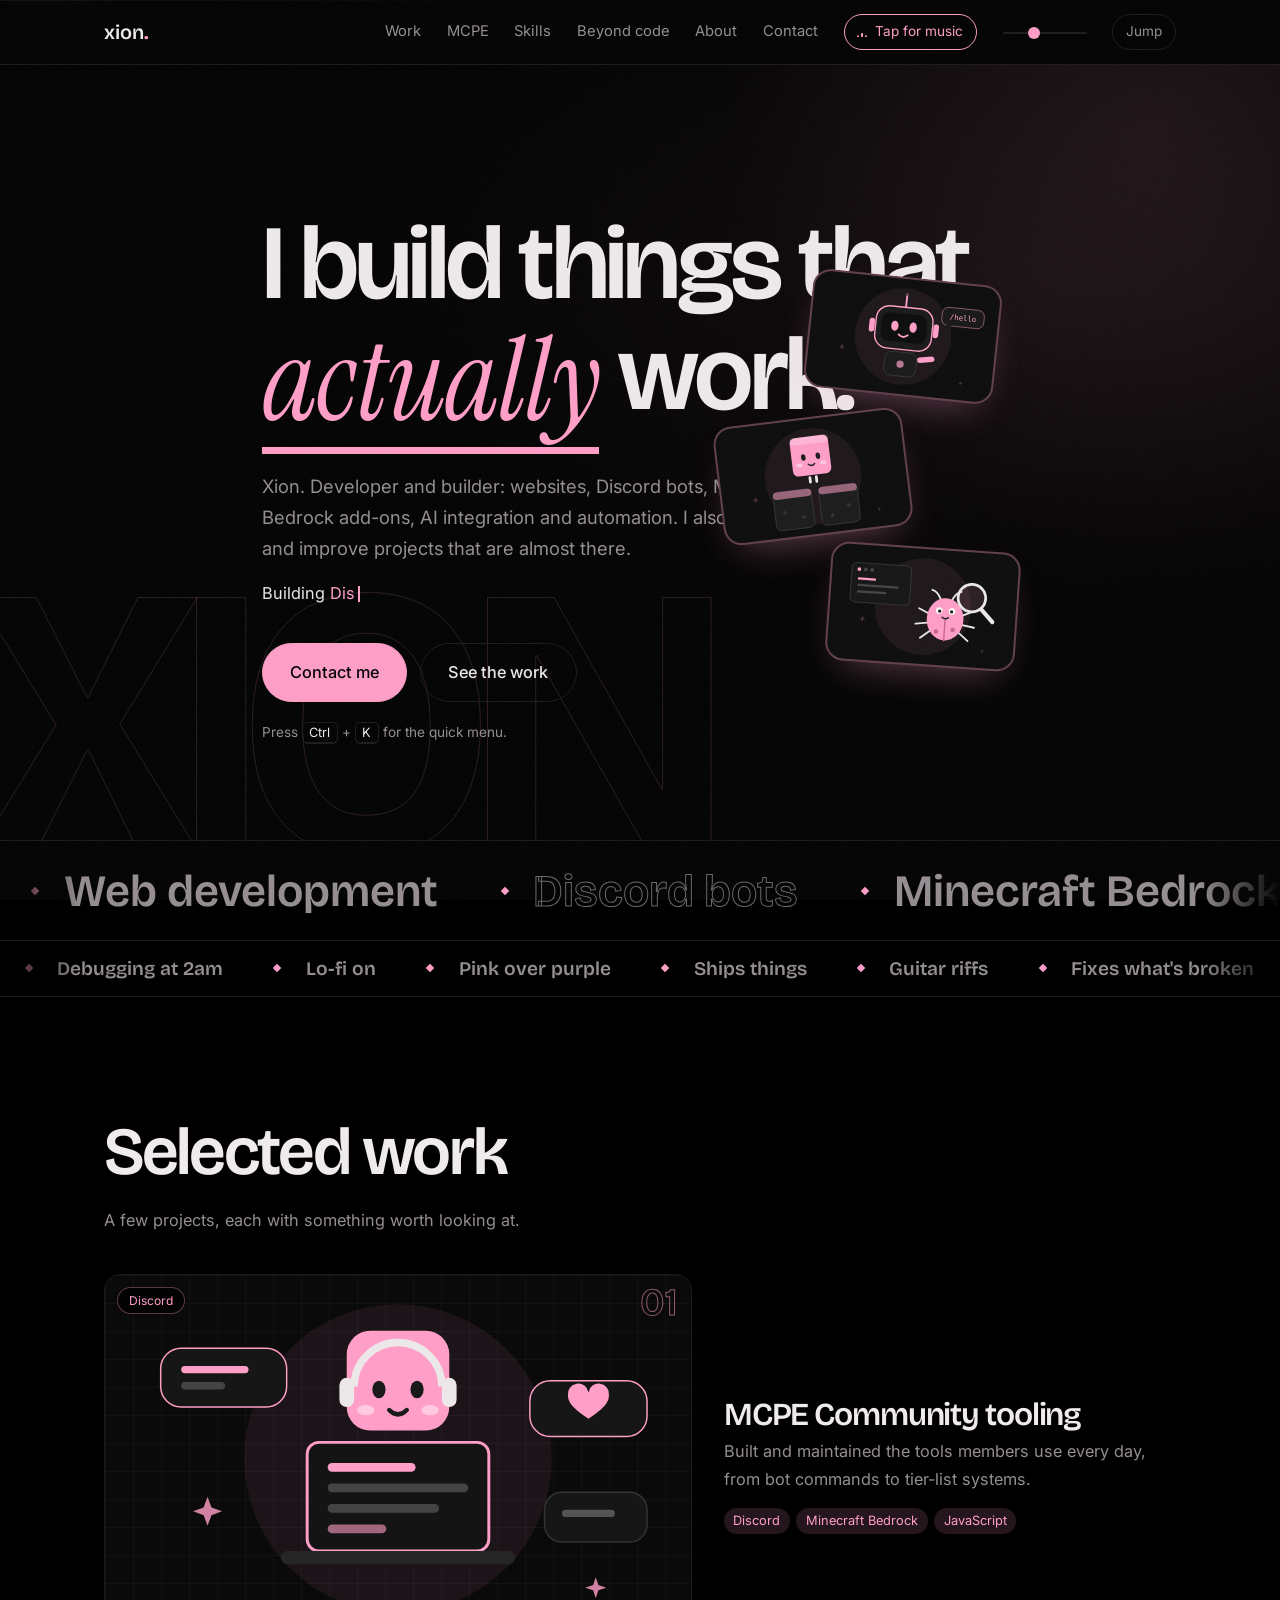
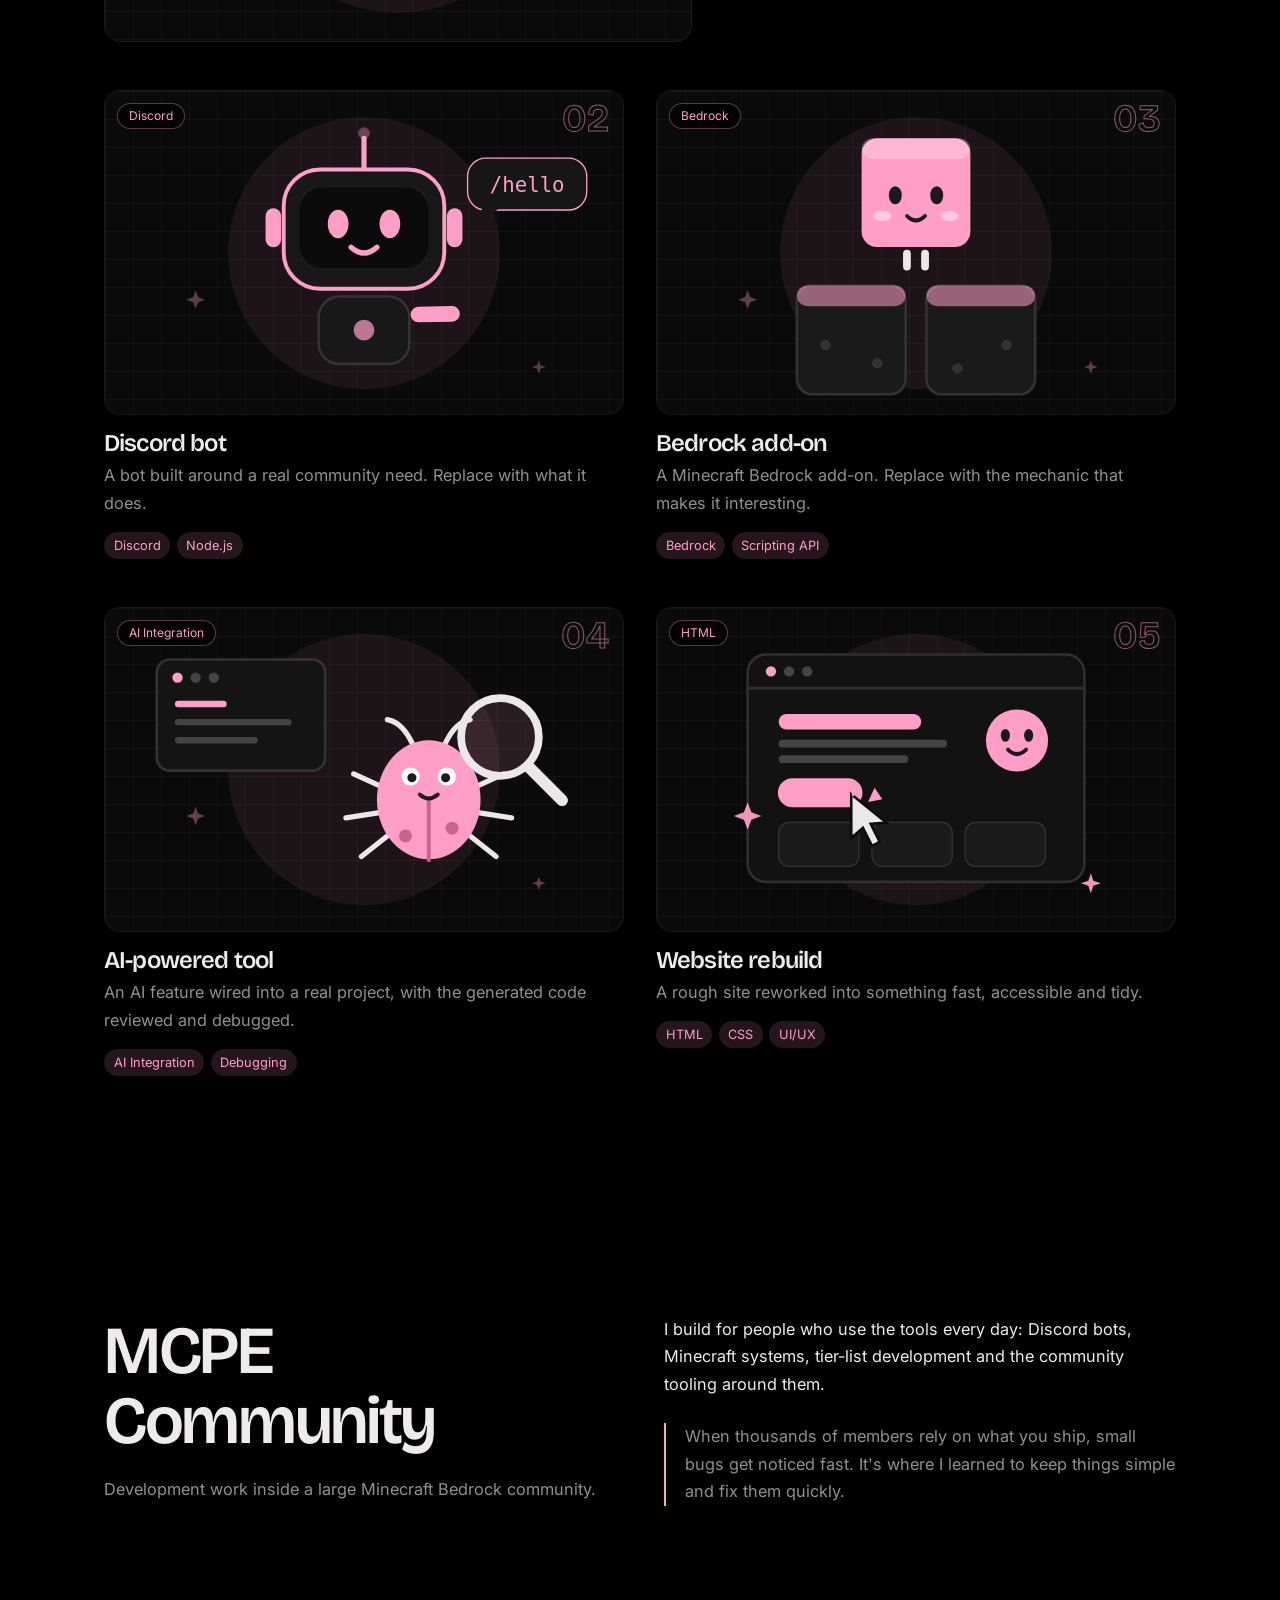
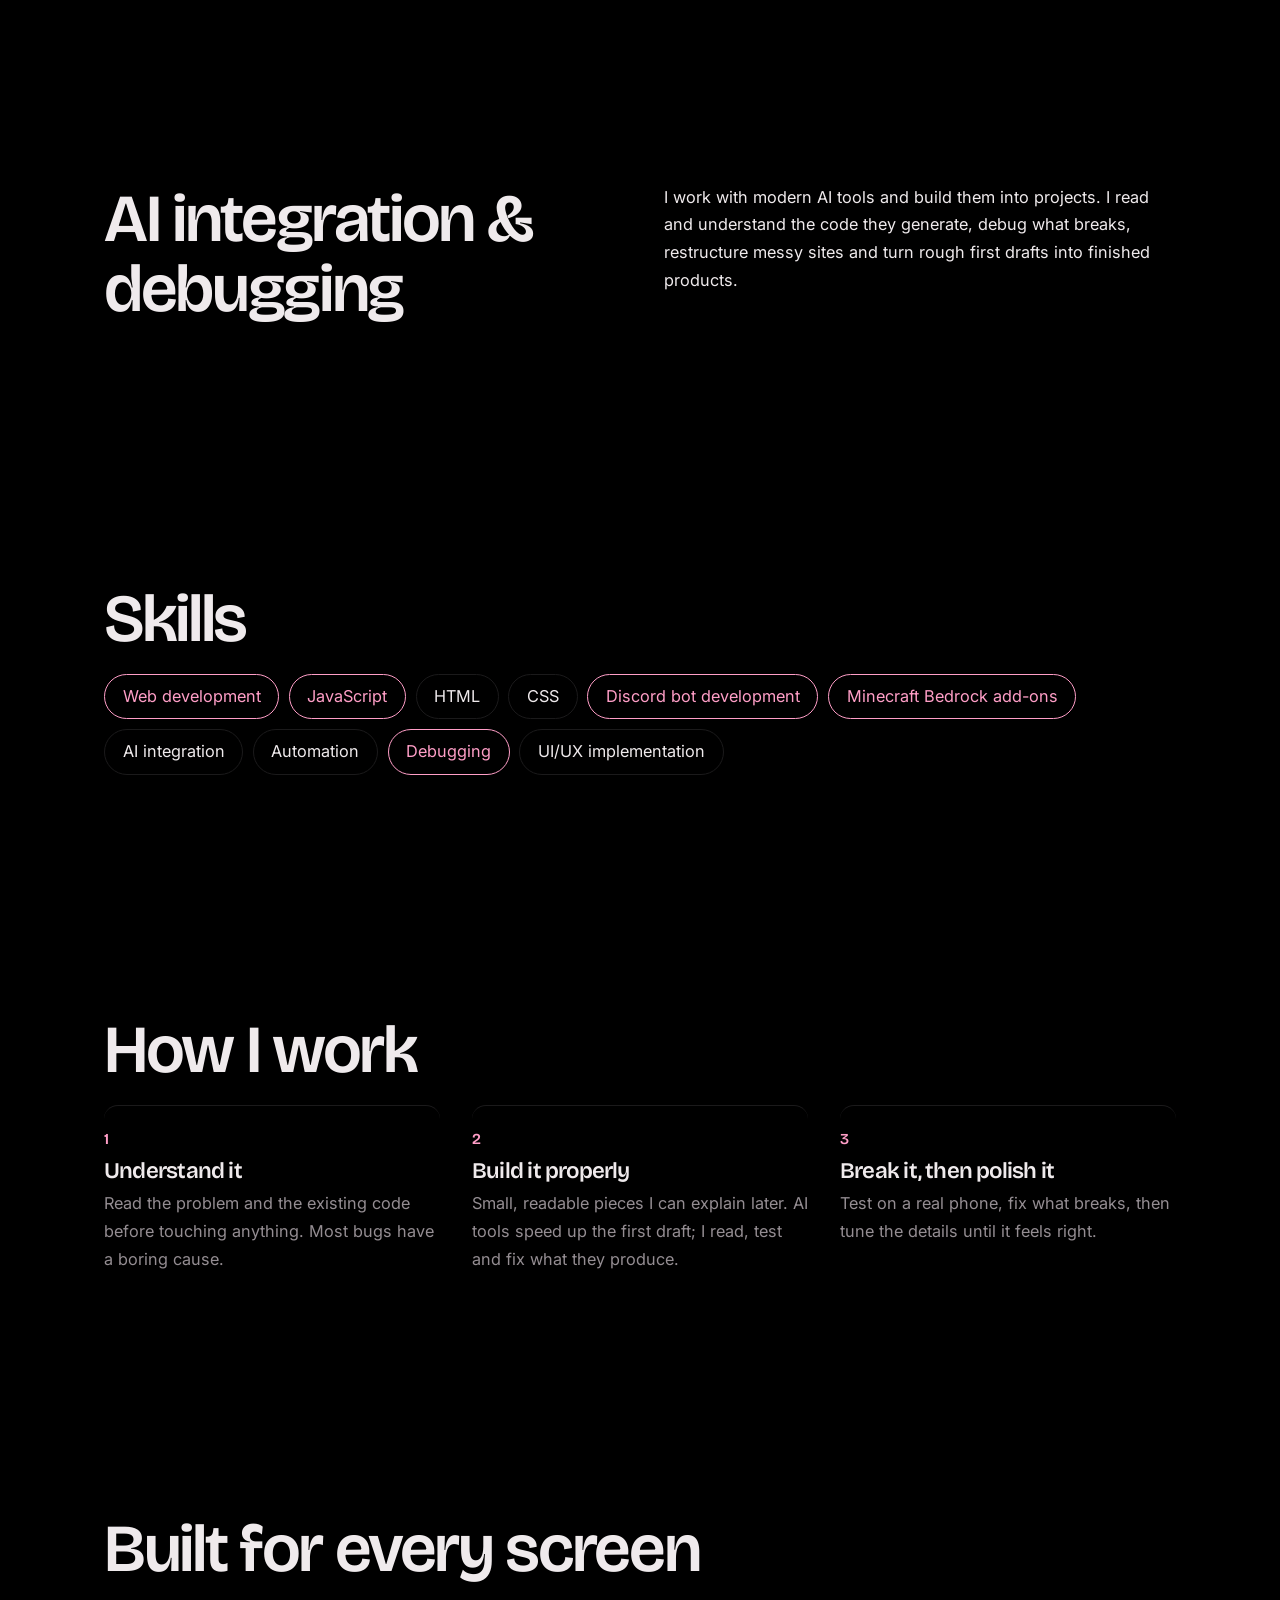
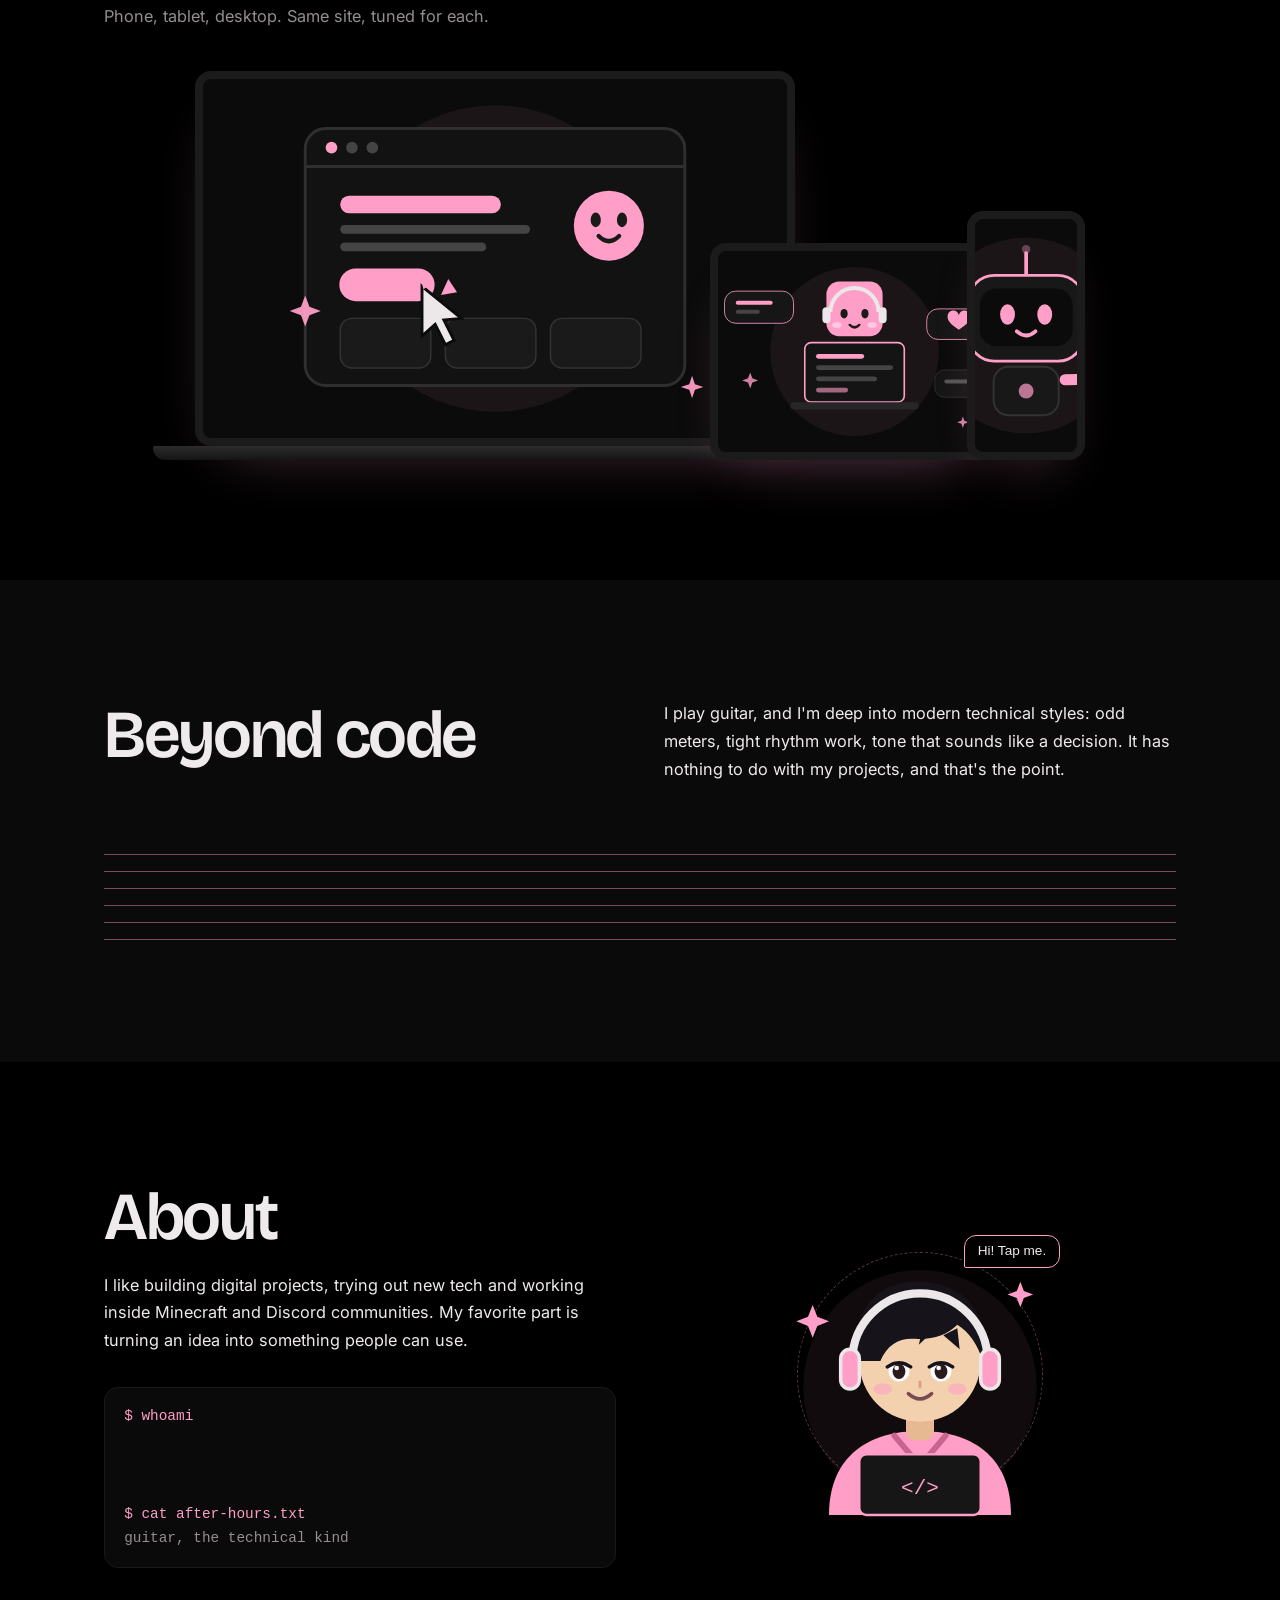
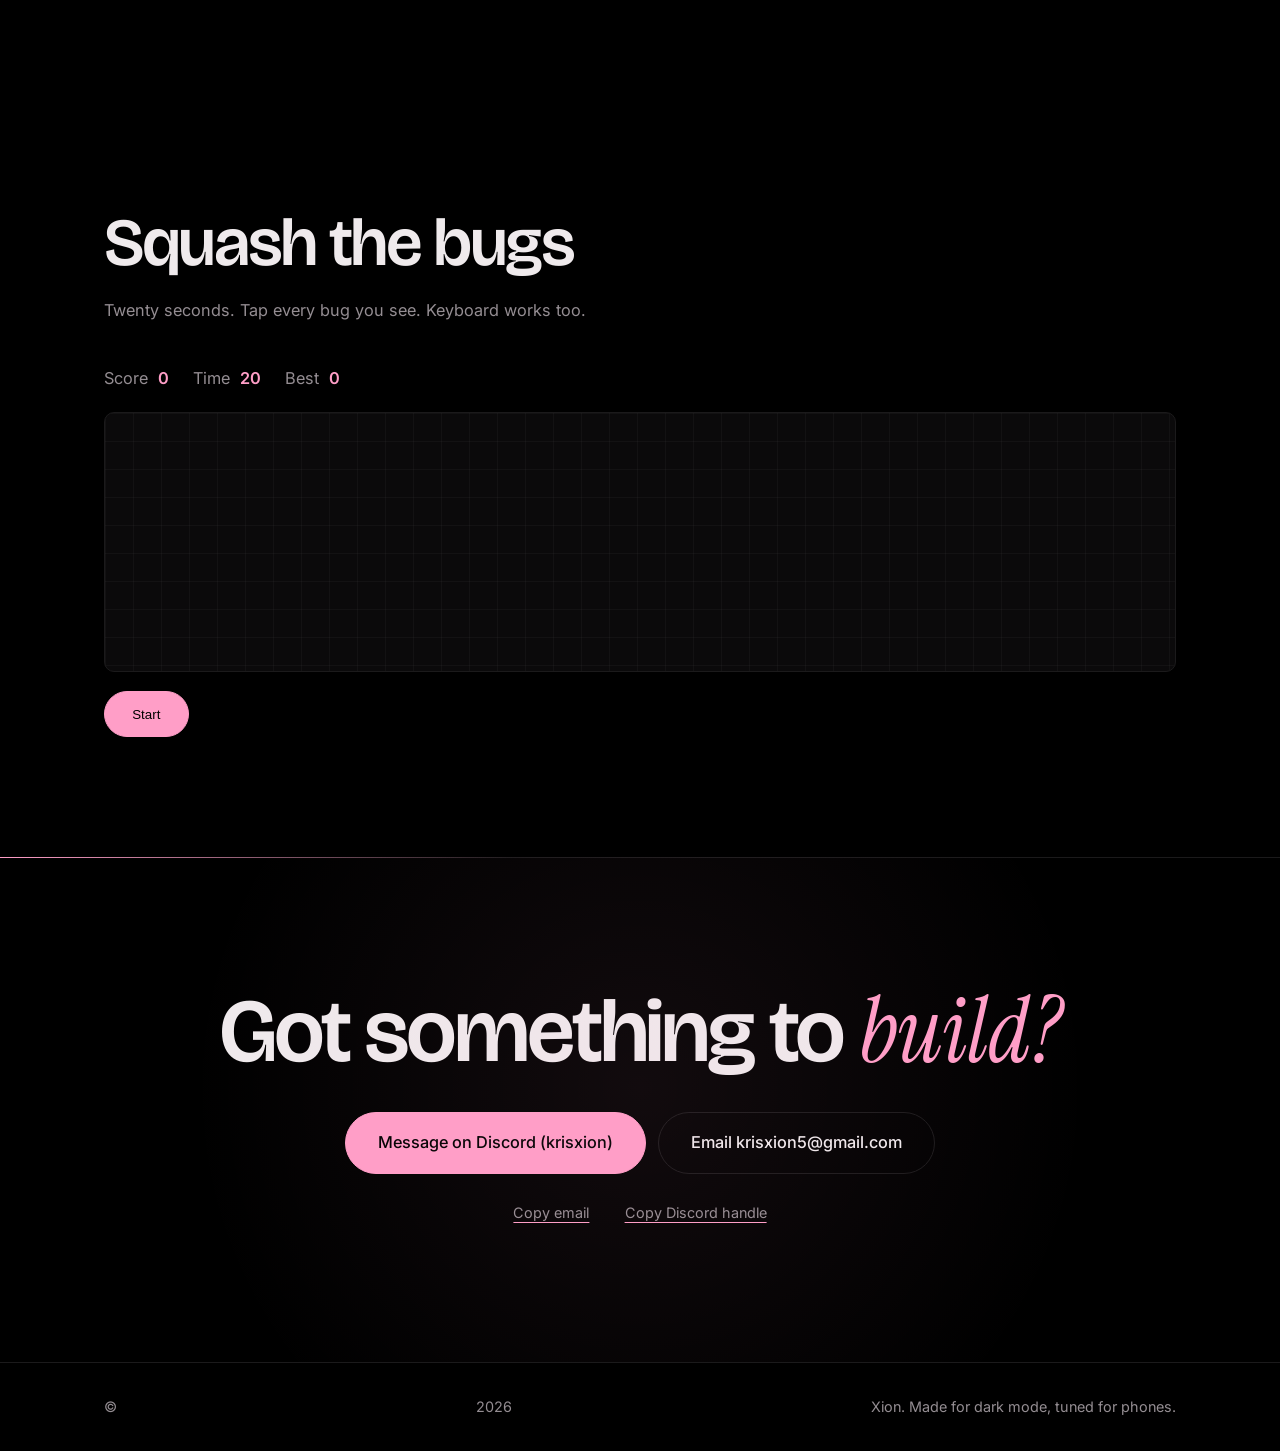
==== index.html @ 1c99499d "Attention polish" ====
<!doctype html>
<html lang="en">
<head>
<meta charset="utf-8">
<meta name="viewport" content="width=device-width,initial-scale=1">
<title>Xion | Developer who builds things that actually work</title>
<meta name="description" content="Xion is a developer building websites, Discord bots, Minecraft Bedrock add-ons and AI-integrated tools, and fixing projects that are almost there.">
<meta name="color-scheme" content="dark">
<script>document.documentElement.classList.add("js")</script>
<script>try{if(!sessionStorage.getItem("xion-boot")&&!matchMedia("(prefers-reduced-motion: reduce)").matches)document.documentElement.classList.add("booting")}catch(e){}</script>
<meta name="theme-color" content="#000000">
<link rel="icon" href="img/favicon.svg" type="image/svg+xml">
<meta property="og:type" content="website">
<meta property="og:title" content="Xion | Developer who builds things that actually work">
<meta property="og:description" content="Websites, Discord bots, Minecraft Bedrock add-ons and AI-integrated tools.">
<meta property="og:image" content="/img/og.png">
<meta name="twitter:card" content="summary_large_image">
<link rel="preconnect" href="https://fonts.googleapis.com"><link rel="preconnect" href="https://fonts.gstatic.com" crossorigin>
<link rel="stylesheet" href="https://fonts.googleapis.com/css2?family=Bricolage+Grotesque:wght@600&family=Instrument+Serif:ital@1&family=Inter:wght@400;500&display=swap">
<link rel="stylesheet" href="css/style.css">
<script type="module" src="js/main.js"></script>
</head>
<body>
<div class="boot" id="boot" aria-hidden="true"><div><b>xion<i>.</i></b><span class="bootbar"><i></i></span></div></div>
<a class="skip" href="#main">Skip to content</a>
<header class="top"><div class="wrap">
  <a class="logo" href="#top" aria-label="Xion, back to top">xion<b>.</b></a>
  <button id="menu" aria-expanded="false" aria-controls="nav">Menu</button>
  <nav id="nav" aria-label="Main">
    <a href="#work">Work</a><a href="#mcpe">MCPE</a><a href="#skills">Skills</a><a href="#beyond">Beyond code</a><a href="#about">About</a><a href="#contact">Contact</a>
    <button class="mbtn" id="music" aria-pressed="false" aria-label="Toggle background music"><i></i><span>Music off</span></button>
    <span class="vol"><input id="vol" type="range" min="0" max="100" value="35" aria-label="Music volume"></span>
    <button class="mbtn" id="quick" type="button" aria-label="Quick jump menu"><span>Jump</span></button>
  </nav>
</div></header>
<main id="main">
<section class="hero" id="top" style="border:0"><div class="wm" aria-hidden="true">XION</div><div class="wrap">
  <h1 data-split>I build things that <em>actually</em> work.</h1>
  <p class="lede">Xion. Developer and builder: websites, Discord bots, Minecraft Bedrock add-ons, AI integration and automation. I also debug and improve projects that are almost there.</p>
  <p class="roles"><span class="sr">Currently building Discord bots, Bedrock add-ons, fast websites and AI-integrated tools.</span><span aria-hidden="true">Building <span id="role"></span><i class="caret"></i></span></p>
  <div class="cta"><a class="btn main" href="#contact">Contact me</a><a class="btn ghost" href="#work">See the work</a></div>
  <p class="hint">Press <kbd>Ctrl</kbd> + <kbd>K</kbd> for the quick menu.</p>
  <div class="stickers" aria-hidden="true"><img class="stk s1" src="img/p-bot.svg" alt="" width="200" height="125"><img class="stk s2" src="img/p-addon.svg" alt="" width="200" height="125"><img class="stk s3" src="img/p-ai.svg" alt="" width="200" height="125"></div>
</div></section>
<div class="marquee" aria-hidden="true"><div class="track"><span>Web development</span><span>Discord bots</span><span>Minecraft Bedrock add-ons</span><span>AI integration &amp; debugging</span><span>Automation</span><span>UI implementation</span><span>JavaScript</span><span>HTML &amp; CSS</span><span>Web development</span><span>Discord bots</span><span>Minecraft Bedrock add-ons</span><span>AI integration &amp; debugging</span><span>Automation</span><span>UI implementation</span><span>JavaScript</span><span>HTML &amp; CSS</span></div></div>
<div class="marquee rev" aria-hidden="true"><div class="track"><span>Debugging at 2am</span><span>Lo-fi on</span><span>Pink over purple</span><span>Ships things</span><span>Guitar riffs</span><span>Fixes what's broken</span><span>Reads the code</span><span>Tests on a phone</span><span>Debugging at 2am</span><span>Lo-fi on</span><span>Pink over purple</span><span>Ships things</span><span>Guitar riffs</span><span>Fixes what's broken</span><span>Reads the code</span><span>Tests on a phone</span></div></div>

<section id="work"><div class="wrap">
  <h2 data-split>Selected work</h2>
  <p class="sub">A few projects, each with something worth looking at.</p>
  <div id="project-list"></div>
</div></section>

<section id="mcpe"><div class="wrap cols">
  <div><h2 data-split>MCPE Community</h2>
  <p class="sub">Development work inside a large Minecraft Bedrock community.</p></div>
  <div>
    <p>I build for people who use the tools every day: Discord bots, Minecraft systems, tier-list development and the community tooling around them.</p>
    <!-- Verify the member count before publishing, then add it here (about 10k at last check). -->
    <p class="note" style="margin-top:1.5rem">When thousands of members rely on what you ship, small bugs get noticed fast. It's where I learned to keep things simple and fix them quickly.</p>
  </div>
</div></section>

<section id="ai"><div class="wrap cols">
  <div><h2 data-split>AI integration &amp; debugging</h2></div>
  <p>I work with modern AI tools and build them into projects. I read and understand the code they generate, debug what breaks, restructure messy sites and turn rough first drafts into finished products.</p>
</div></section>

<section id="skills"><div class="wrap">
  <h2 data-split>Skills</h2>
  <ul class="skills">
    <li class="hl">Web development</li><li class="hl">JavaScript</li><li>HTML</li><li>CSS</li>
    <li class="hl">Discord bot development</li><li class="hl">Minecraft Bedrock add-ons</li>
    <li>AI integration</li><li>Automation</li><li class="hl">Debugging</li><li>UI/UX implementation</li>
  </ul>
</div></section>

<section id="process"><div class="wrap">
  <h2 data-split>How I work</h2>
  <ol class="steps">
    <li><h3>Understand it</h3><p>Read the problem and the existing code before touching anything. Most bugs have a boring cause.</p></li>
    <li><h3>Build it properly</h3><p>Small, readable pieces I can explain later. AI tools speed up the first draft; I read, test and fix what they produce.</p></li>
    <li><h3>Break it, then polish it</h3><p>Test on a real phone, fix what breaks, then tune the details until it feels right.</p></li>
  </ol>
</div></section>

<section id="devices"><div class="wrap">
  <h2 data-split>Built for every screen</h2>
  <p class="sub">Phone, tablet, desktop. Same site, tuned for each.</p>
  <div class="rig" aria-hidden="true">
    <div class="dev laptop"><div class="scr"><img src="img/p-web.svg" alt="" loading="lazy" width="800" height="500"></div><div class="base"></div></div>
    <div class="dev tablet"><div class="scr"><img src="img/p-community.svg" alt="" loading="lazy" width="800" height="600"></div></div>
    <div class="dev phone"><div class="scr"><img src="img/p-bot.svg" alt="" loading="lazy" width="400" height="800"></div></div>
  </div>
</div></section>

<section class="beyond" id="beyond"><div class="wrap cols">
  <h2 data-split>Beyond code</h2>
  <p>I play guitar, and I'm deep into modern technical styles: odd meters, tight rhythm work, tone that sounds like a decision. It has nothing to do with my projects, and that's the point.</p>
  <div class="strings" aria-hidden="true"></div>
</div></section>

<section id="about"><div class="wrap cols">
  <div>
    <h2 data-split>About</h2>
    <p>I like building digital projects, trying out new tech and working inside Minecraft and Discord communities. My favorite part is turning an idea into something people can use.</p>
    <div class="term" role="group" aria-label="Terminal-style summary">
      <p class="l" style="--n:8;--d:.2s">$ whoami</p><p class="l o" style="--n:27;--d:.6s">xion: developer and builder</p>
      <p class="l" style="--n:11;--d:1.6s">$ ls focus/</p><p class="l o" style="--n:23;--d:2.1s">bots  addons  sites  ai</p>
      <p class="l" style="--n:21;--d:3s">$ cat after-hours.txt</p><p class="l o end" style="--n:26;--d:3.8s">guitar, the technical kind</p>
    </div>
  </div>
  <div class="about-art"><button class="mascot" type="button" aria-label="Say hi to the mascot"><span class="bubble" aria-live="polite">Hi! Tap me.</span><svg viewBox="0 0 240 240" aria-hidden="true"><circle cx="120" cy="130" r="100" fill="#ff9ec7" opacity=".07"/><g class="bob"><path d="M42 240c0-52 36-72 78-72s78 20 78 72z" fill="#ff9ec7"/><path d="M98 172l22 26 22-26" fill="none" stroke="#c9648f" stroke-width="5" stroke-linecap="round"/><rect x="108" y="148" width="24" height="28" rx="8" fill="#e6b992"/><circle cx="120" cy="108" r="52" fill="#f3d0ae"/><path d="M66 108C60 58 90 38 122 40c32 2 58 22 52 68-5-14-11-24-22-31-9 9-22 13-36 12-14-1-24 5-30 19z" fill="#17131b"/><path d="M94 76l-9 22 21-16zM124 72l-5 22 19-18zM152 80l2 18-14-12z" fill="#17131b"/><path d="M62 108a58 58 0 0 1 116 0" fill="none" stroke="#ece8ea" stroke-width="7" stroke-linecap="round"/><rect x="52" y="98" width="16" height="34" rx="8" fill="#ff9ec7" stroke="#ece8ea" stroke-width="3"/><rect x="172" y="98" width="16" height="34" rx="8" fill="#ff9ec7" stroke="#ece8ea" stroke-width="3"/><g class="eyes"><ellipse cx="102" cy="117" rx="9" ry="8.5" fill="#fff"/><ellipse cx="138" cy="117" rx="9" ry="8.5" fill="#fff"/><g class="pupil"><ellipse cx="102" cy="117" rx="5.5" ry="6.5" fill="#2a1a1c"/><ellipse cx="138" cy="117" rx="5.5" ry="6.5" fill="#2a1a1c"/><circle cx="100" cy="114" r="2" fill="#fff"/><circle cx="136" cy="114" r="2" fill="#fff"/></g><path d="M92 113q10-7 20 0M128 113q10-7 20 0" fill="none" stroke="#17131b" stroke-width="3" stroke-linecap="round"/></g><g class="shades"><rect x="88" y="106" width="30" height="21" rx="9" fill="#0b0b0b" stroke="#ff9ec7" stroke-width="2.5"/><rect x="122" y="106" width="30" height="21" rx="9" fill="#0b0b0b" stroke="#ff9ec7" stroke-width="2.5"/><path d="M118 114h4" stroke="#ff9ec7" stroke-width="3"/><path d="M94 112l8 0" stroke="#ff9ec7" stroke-width="2" opacity=".7"/></g><ellipse cx="88" cy="132" rx="8" ry="5" fill="#ff9ec7" opacity=".55"/><ellipse cx="152" cy="132" rx="8" ry="5" fill="#ff9ec7" opacity=".55"/><path d="M120 126v4" stroke="#d6a47e" stroke-width="2.5" stroke-linecap="round"/><path d="M110 136q10 9 20 0" fill="none" stroke="#7a4a52" stroke-width="3" stroke-linecap="round"/><rect x="68" y="188" width="104" height="52" rx="6" fill="#161616" stroke="#ff9ec7" stroke-width="2"/><text x="120" y="222" text-anchor="middle" font-size="18" fill="#ff9ec7" font-family="monospace">&lt;/&gt;</text></g><path class="tw" d="M28 60l4 10 10 4-10 4-4 10-4-10-10-4 10-4z" fill="#ff9ec7"/><path class="tw" d="M206 40l3 8 8 3-8 3-3 8-3-8-8-3 8-3z" fill="#ff9ec7" style="animation-delay:-1.2s"/></svg></button></div>
</div></section>

<section id="play"><div class="wrap">
  <h2 data-split>Squash the bugs</h2>
  <p class="sub">Twenty seconds. Tap every bug you see. Keyboard works too.</p>
  <div class="game"><p class="hud">Score <b id="gscore">0</b> Time <b id="gtime">20</b> Best <b id="gbest">0</b></p><div id="arena" class="arena"></div><button id="gstart" class="btn main" type="button">Start</button></div>
</div></section>

<section class="contact" id="contact"><div class="wrap">
  <h2 data-split>Got something to <em>build?</em></h2>
  <div class="cta">
    <a class="btn main" data-discord target="_blank" rel="noopener">Message on Discord (<span data-handle></span>)</a>
    <a class="btn ghost" data-email>Email <span data-email-text></span></a>
  </div>
  <p class="copyrow"><button class="linkbtn" type="button" data-copy="email">Copy email</button><button class="linkbtn" type="button" data-copy="handle">Copy Discord handle</button></p>
</div></section>
</main>
<dialog id="cmd" aria-label="Quick jump"><input id="cmdq" type="text" placeholder="Jump to..." aria-label="Search commands" autocomplete="off"><ul id="cmdl" role="listbox" aria-label="Commands"></ul></dialog>
<div id="toast" class="toast" role="status" aria-live="polite"></div>
<a class="top-btn" href="#top" aria-label="Back to top"><svg width="18" height="18" viewBox="0 0 24 24" fill="none" stroke="currentColor" stroke-width="2" stroke-linecap="round" stroke-linejoin="round" aria-hidden="true"><path d="M6 15l6-6 6 6"/></svg></a>
<footer><div class="wrap">© <span id="y"></span> Xion. Made for dark mode, tuned for phones.</div></footer>
<script>document.getElementById("y").textContent=new Date().getFullYear()</script>
</body>
</html>
---- css/style.css ----
:root{--bg:#000;--surface:#0b0b0b;--line:#1f1f1f;--text:#ece8ea;--dim:#8d878b;--pink:#ff9ec7;--pink-soft:rgba(255,158,199,.14);--max:1080px}
*{box-sizing:border-box;margin:0}
html{scroll-behavior:smooth;scroll-padding-top:5rem;background:var(--bg)}
body{font:400 1.05rem/1.65 "Inter",system-ui,sans-serif;color:var(--text);background:var(--bg);animation:fade .6s ease both}
h1,h2,h3{font-family:"Bricolage Grotesque","Inter",sans-serif;line-height:1.05;letter-spacing:-.02em;font-weight:600}
a{color:inherit}
:focus-visible{outline:2px solid var(--pink);outline-offset:3px;border-radius:4px}
.skip{position:absolute;left:-999px}.skip:focus{left:1rem;top:1rem;background:var(--pink);color:#000;padding:.5rem 1rem;z-index:10}
.wrap{max-width:var(--max);margin:0 auto;padding:0 1.5rem}
header.top{position:sticky;top:0;z-index:5;background:rgba(0,0,0,.82);backdrop-filter:blur(8px);border-bottom:1px solid var(--line)}
header .wrap{display:flex;align-items:center;justify-content:space-between;height:4rem}
.logo{font:600 1.25rem "Bricolage Grotesque";text-decoration:none}.logo b{color:var(--pink)}
nav{display:flex;gap:1.6rem;align-items:center}
nav a{color:var(--dim);text-decoration:none;font-size:.95rem;transition:color .2s}nav a:hover{color:var(--text)}
#menu{display:none;background:none;border:1px solid var(--line);color:var(--text);padding:.45rem .8rem;border-radius:6px;font:inherit;cursor:pointer}
.mbtn{display:inline-flex;gap:.5rem;align-items:center;background:none;border:1px solid var(--line);color:var(--dim);padding:.35rem .8rem;border-radius:99px;font:inherit;font-size:.85rem;cursor:pointer;transition:.2s}
.mbtn:hover,.mbtn[aria-pressed=true]{color:var(--pink);border-color:var(--pink)}
.mbtn i{width:7px;height:7px;border-radius:50%;background:currentColor}
.mbtn[aria-pressed=true] i{animation:pulse 2.4s ease-in-out infinite}
.hero{padding:clamp(5rem,16vh,10rem) 0 6rem;min-height:82vh;display:flex;align-items:center}
.hero h1{font-size:clamp(2.8rem,9vw,6.6rem);max-width:12ch}
.hero h1 em{font-style:normal;color:var(--pink)}
.hero .lede{max-width:46ch;margin:1.8rem 0 2.4rem;color:var(--dim);font-size:1.15rem}
.hero .lede,.hero h1,.hero .cta{animation:rise .8s cubic-bezier(.2,.7,.2,1) both}
.hero .lede{animation-delay:.12s}.hero .cta{animation-delay:.24s}
.cta{display:flex;flex-wrap:wrap;gap:.8rem}
.btn{display:inline-block;padding:.85rem 1.5rem;border-radius:8px;text-decoration:none;font-weight:500;border:1px solid var(--line);transition:.2s}
.btn.main{background:var(--pink);color:#000;border-color:var(--pink)}.btn.main:hover{background:#ffb4d3}
.btn.ghost:hover{border-color:var(--pink);color:var(--pink)}
section{padding:5.5rem 0;border-top:1px solid var(--line)}
section h2{font-size:clamp(1.9rem,4.5vw,3rem);margin-bottom:1.2rem}
.sub{color:var(--dim);max-width:52ch;margin-bottom:2.5rem}
#project-list{display:grid;grid-template-columns:repeat(2,1fr);gap:2.2rem 1.6rem}
.project.featured{grid-column:1/-1;display:grid;grid-template-columns:1.3fr 1fr;gap:2rem;align-items:center}
.media{aspect-ratio:8/5;background:var(--surface);border:1px solid var(--line);border-radius:6px;overflow:hidden;display:grid;place-items:center;transition:border-color .3s}
.media img{width:100%;height:100%;object-fit:cover;transition:transform .5s}
.project:hover .media{border-color:var(--pink)}.project:hover .media img{transform:scale(1.03)}
.ph{color:#333;font:600 1.6rem "Bricolage Grotesque";padding:1rem;text-align:center}
.body h3{font-size:1.5rem;margin:1rem 0 .4rem}.body p{color:var(--dim)}
.featured .body h3{font-size:2rem}
.tags{list-style:none;padding:0;display:flex;flex-wrap:wrap;gap:.4rem;margin:.9rem 0 0}
.tags li{font-size:.8rem;color:var(--pink);background:var(--pink-soft);padding:.15rem .6rem;border-radius:99px}
.links{display:flex;gap:1.2rem;margin-top:.9rem}.links a{color:var(--text);text-underline-offset:4px;text-decoration-color:var(--pink)}
.cols{display:grid;grid-template-columns:1fr 1fr;gap:3rem}
.note{border-left:2px solid var(--pink);padding-left:1.2rem;color:var(--dim)}
.skills{list-style:none;padding:0;display:flex;flex-wrap:wrap;gap:.6rem}
.skills li{border:1px solid var(--line);padding:.5rem 1rem;border-radius:6px;transition:.2s}
.skills li:hover{border-color:var(--pink)}
.skills li.hl{border-color:var(--pink);color:var(--pink)}
.beyond{background:var(--surface)}
.contact{text-align:center;padding:8rem 0}.contact h2{font-size:clamp(2.4rem,7vw,5rem);margin-bottom:2rem}
.contact .cta{justify-content:center}
footer{padding:2rem 0;color:var(--dim);font-size:.9rem;border-top:1px solid var(--line)}
.nf{min-height:100vh;display:grid;place-items:center;text-align:center}.nf h1{font-size:clamp(5rem,20vw,11rem);color:var(--pink)}
@keyframes fade{from{opacity:0}}
@keyframes rise{from{opacity:0;transform:translateY(18px)}}
@keyframes pulse{50%{opacity:.3}}
@media(max-width:760px){
  #menu{display:block}
  nav{position:absolute;top:4rem;left:0;right:0;flex-direction:column;align-items:flex-start;gap:1rem;padding:1.2rem 1.5rem;background:#000;border-bottom:1px solid var(--line);display:none}
  nav.open{display:flex}
  #project-list,.cols,.project.featured{grid-template-columns:1fr}.cols{gap:2rem}
}
@media(prefers-reduced-motion:reduce){*,*::before,*::after{animation:none!important;transition:none!important;scroll-behavior:auto!important}}

/* ===== Motion layer (transform/opacity only; see js/fx.js) ===== */
@view-transition{navigation:auto}
html{scrollbar-color:#2a2a2a #000;-webkit-tap-highlight-color:transparent}
::selection{background:var(--pink);color:#000}
body{background:transparent}
body::before{content:"";position:fixed;top:-25vmax;right:-25vmax;width:70vmax;height:70vmax;z-index:-1;pointer-events:none;background:radial-gradient(closest-side,rgba(255,158,199,.085),transparent);animation:drift 40s ease-in-out infinite alternate;will-change:transform}
.paused *,.paused ::before,.paused ::after{animation-play-state:paused!important}
@keyframes drift{to{transform:translate3d(-10vmax,12vmax,0)}}
@keyframes wordin{from{transform:translate3d(0,115%,0) rotate(4deg)}}
@keyframes rvin{from{opacity:0;transform:translate3d(0,22px,0)}}
@keyframes line{to{transform:none}}
@keyframes cue{0%{transform:scaleY(0)}50%{transform:scaleY(1);opacity:.8}100%{transform:scaleY(1);opacity:0}}
@keyframes hdr{from{transform:translateY(-100%)}}
@keyframes eq{0%,100%{transform:scaleY(.3)}50%{transform:scaleY(1)}}
@keyframes pluck-a{0%{transform:scaleY(1)}10%{transform:scaleY(2)}22%{transform:scaleY(.5)}38%{transform:scaleY(1.4)}55%{transform:scaleY(.85)}75%{transform:scaleY(1.1)}}
@keyframes pluck-b{0%{transform:scaleY(1)}10%{transform:scaleY(2)}22%{transform:scaleY(.5)}38%{transform:scaleY(1.4)}55%{transform:scaleY(.85)}75%{transform:scaleY(1.1)}}

/* headings and reveals */
.w{display:inline-block;overflow:hidden;vertical-align:top;padding-bottom:.14em;margin-bottom:-.14em}
.wi{display:inline-block;transform-origin:left bottom}
.js [data-split]:not(.in) .wi{transform:translate3d(0,115%,0)}
.js [data-split].in .wi{animation:wordin .9s cubic-bezier(.2,.8,.2,1) calc(var(--i)*70ms) backwards}
.js .hero h1.in .wi{animation-duration:1.1s;animation-delay:calc(var(--i)*90ms)}
.js .rv:not(.in){opacity:0}
.js .rv.in{animation:rvin .8s cubic-bezier(.2,.8,.2,1) calc(var(--i,0)*80ms) backwards}
section{border-top:0}
section::before{content:"";position:absolute;top:0;left:0;right:0;height:1px;background:linear-gradient(90deg,var(--pink),var(--line) 40%);transform-origin:left;transition:transform 1.3s cubic-bezier(.2,.8,.2,1)}
.js section:not(.in)::before{transform:scaleX(0)}
.hero::before{display:none}

/* hero */
.hero{position:relative;overflow:clip}
.hero .wrap{position:relative}
.hero h1{animation:none}
.hero .lede{animation-delay:1s}.hero .cta{animation-delay:1.2s}
.hero h1 em{position:relative}
.hero h1 em::after{content:"";position:absolute;left:0;right:0;bottom:.02em;height:.06em;background:var(--pink);transform:scaleX(0);transform-origin:left;animation:line .9s cubic-bezier(.2,.8,.2,1) 1.3s forwards}
.hero::after{content:"";position:absolute;left:50%;bottom:1.5rem;width:1px;height:48px;background:linear-gradient(var(--pink),transparent);transform-origin:top;transform:scaleY(0);animation:cue 2.8s ease-in-out 2s infinite}
.hero.off::after{animation-play-state:paused}
.spot{position:absolute;left:0;top:0;width:520px;height:520px;pointer-events:none;opacity:0;transition:opacity .6s;background:radial-gradient(closest-side,rgba(255,158,199,.11),transparent);will-change:transform}
.live .spot{opacity:1}

/* header */
header.top{background:rgba(0,0,0,.92);backdrop-filter:none;transition:transform .4s cubic-bezier(.2,.8,.2,1);animation:hdr .8s .2s cubic-bezier(.2,.8,.2,1) backwards}
header.top.hide{transform:translateY(-100%)}
header.top:focus-within{transform:none}
.bar{position:absolute;left:0;bottom:-1px;width:100%;height:2px;background:var(--pink);transform:scaleX(0);transform-origin:left}
nav a{position:relative}
nav a::after{content:"";position:absolute;left:0;right:0;bottom:-4px;height:1px;background:var(--pink);transform:scaleX(0);transform-origin:left;transition:transform .35s cubic-bezier(.2,.8,.2,1)}
nav a:hover::after,nav a[aria-current=true]::after{transform:none}
nav a[aria-current=true]{color:var(--text)}
.logo{display:inline-block;transition:transform .3s}
.logo b{display:inline-block;transition:transform .4s cubic-bezier(.2,.8,.2,1)}
.logo:hover b{transform:rotate(90deg) scale(1.3)}
.mbtn i{width:2px;height:10px;margin:0 4px;border-radius:2px;position:relative;transform:scaleY(.4);transform-origin:bottom}
.mbtn i::before,.mbtn i::after{content:"";position:absolute;bottom:0;width:2px;height:100%;border-radius:2px;background:currentColor;transform:scaleY(.4);transform-origin:bottom}
.mbtn i::before{left:-4px}.mbtn i::after{left:4px}
.mbtn[aria-pressed=true] i{animation:eq 1.1s ease-in-out infinite}
.mbtn[aria-pressed=true] i::before{animation:eq .9s ease-in-out -.3s infinite}
.mbtn[aria-pressed=true] i::after{animation:eq 1.3s ease-in-out -.6s infinite}

/* buttons */
.btn{position:relative;overflow:hidden;transition:transform .25s cubic-bezier(.2,.8,.2,1),box-shadow .3s,border-color .2s,background .2s,color .2s}
.btn::after{content:"";position:absolute;inset:0;transform:translateX(-120%);background:linear-gradient(105deg,transparent 30%,rgba(255,255,255,.35) 50%,transparent 70%)}
.btn.ghost::after{background:linear-gradient(105deg,transparent 30%,rgba(255,158,199,.2) 50%,transparent 70%)}
.btn:active{transform:scale(.95)}

/* cards */
.project{transition:transform .5s cubic-bezier(.2,.8,.2,1)}
.media{position:relative;background-image:linear-gradient(rgba(255,255,255,.03) 1px,transparent 1px),linear-gradient(90deg,rgba(255,255,255,.03) 1px,transparent 1px);background-size:28px 28px}
.media::before{content:"";position:absolute;top:0;left:0;width:100%;height:1px;z-index:1;background:linear-gradient(90deg,transparent,var(--pink),transparent);transform:translateX(-100%)}
.media::after{content:"";position:absolute;inset:0;pointer-events:none;opacity:0;transition:opacity .4s;background:radial-gradient(220px circle at var(--mx,50%) var(--my,50%),rgba(255,158,199,.16),transparent)}
.media img,.ph{transition:transform .8s cubic-bezier(.2,.8,.2,1),color .4s}
.body h3{position:relative;display:inline-block}
.body h3::after{content:"";position:absolute;left:0;bottom:-3px;width:100%;height:1px;background:var(--pink);transform:scaleX(0);transform-origin:left;transition:transform .5s cubic-bezier(.2,.8,.2,1)}
.project:focus-within .media::after,.project:active .media::after{opacity:1}
.project:focus-within .media::before{transform:translateX(100%);transition:transform .9s}
.project:focus-within .body h3::after{transform:none}
.project:active{transform:scale(.99)}
.project:active .media{border-color:var(--pink)}

/* guitar */
.strings{grid-column:1/-1;height:88px;margin-top:1rem;background:repeating-linear-gradient(to bottom,rgba(255,158,199,.45) 0 1px,transparent 1px 17px)}
.js .beyond.in .strings{animation:pluck-a 1.6s cubic-bezier(.2,.8,.2,1) .4s}
.strings:active{animation:pluck-b 1.6s cubic-bezier(.2,.8,.2,1)}

/* contact */
.contact{position:relative;overflow:clip}
.contact .wrap{position:relative}
.contact::after{content:"";position:absolute;left:50%;bottom:-35%;width:90vw;max-width:900px;aspect-ratio:1;transform:translateX(-50%);pointer-events:none;background:radial-gradient(closest-side,rgba(255,158,199,.07),transparent)}

@media (hover:hover){
  .btn:hover{transform:translateY(-2px)}
  .btn:hover::after{transform:translateX(120%);transition:transform .7s}
  .btn.main:hover{box-shadow:0 10px 30px -10px rgba(255,158,199,.6)}
  .project:hover{transform:translateY(-6px)}
  .project:hover .media::after{opacity:1}
  .project:hover .media::before{transform:translateX(100%);transition:transform .9s}
  .project:hover .media img{transform:scale(1.07)}
  .project:hover .ph{transform:scale(1.06);color:#5a5a5a}
  .project:hover .body h3::after{transform:none}
  .skills li:hover{transform:translateY(-3px);box-shadow:0 8px 20px -12px var(--pink)}
  .strings:hover{animation:pluck-b 1.6s cubic-bezier(.2,.8,.2,1)}
}
.skills li:active{transform:scale(.95)}
@media(prefers-reduced-motion:reduce){.hero h1 em::after{transform:none}.js section::before{transform:none}.js .rv,.js [data-split] .wi{opacity:1;transform:none}}

/* ===== Round 3: more personality ===== */
.sr{position:absolute;width:1px;height:1px;overflow:hidden;clip:rect(0 0 0 0);white-space:nowrap}
@keyframes blink{50%{opacity:0}}
@keyframes marq{to{transform:translate3d(-50%,0,0)}}
.vol input{width:84px;height:24px;accent-color:var(--pink);background:transparent;vertical-align:middle;cursor:pointer}
.roles{margin:-1.4rem 0 2.2rem;min-height:1.7em;animation:rise .8s cubic-bezier(.2,.8,.2,1) 1.1s both}
#role{color:var(--pink)}
.caret{display:inline-block;width:2px;height:1em;margin-left:3px;vertical-align:-.15em;background:var(--pink);animation:blink 1s steps(2) infinite}
.marquee{overflow:hidden;border-top:1px solid var(--line);border-bottom:1px solid var(--line);padding:1rem 0}
.track{display:flex;width:max-content;animation:marq 40s linear infinite}
.track span{display:flex;align-items:center;gap:1.6rem;padding:0 1.6rem;white-space:nowrap;color:var(--dim);font:600 1.1rem "Bricolage Grotesque",sans-serif}
.track span::before{content:"";width:6px;height:6px;background:var(--pink);transform:rotate(45deg)}
.marquee.off .track{animation-play-state:paused}
.steps{list-style:none;padding:0;display:grid;grid-template-columns:repeat(3,1fr);gap:2rem;counter-reset:s}
.steps li{counter-increment:s;border-top:1px solid var(--line);padding-top:1.2rem;transition:border-color .3s}
.steps li::before{content:counter(s);color:var(--pink);font:600 .95rem "Bricolage Grotesque",sans-serif}
.steps h3{font-size:1.4rem;margin:.4rem 0 .5rem}.steps p{color:var(--dim)}
.top-btn{position:fixed;right:max(1.2rem,env(safe-area-inset-right));bottom:max(1.2rem,env(safe-area-inset-bottom));z-index:6;width:46px;height:46px;display:grid;place-items:center;border:1px solid var(--line);border-radius:50%;background:#000;color:var(--pink);opacity:0;pointer-events:none;transform:translate3d(0,12px,0);transition:opacity .3s,transform .3s,border-color .2s}
.top-btn.show{opacity:1;pointer-events:auto;transform:none}
.top-btn:active{transform:scale(.92)}
.cursor{position:fixed;left:0;top:0;width:28px;height:28px;border:1px solid var(--pink);border-radius:50%;pointer-events:none;z-index:50;opacity:0;transition:opacity .3s,width .25s,height .25s,margin .25s,background .25s;will-change:transform}
.cursor.on{opacity:.7}
.cursor.big{width:44px;height:44px;margin:-8px 0 0 -8px;background:var(--pink-soft)}
.btn{translate:var(--tx,0) var(--ty,0);transition:transform .25s cubic-bezier(.2,.8,.2,1),translate .3s cubic-bezier(.2,.8,.2,1),box-shadow .3s,border-color .2s,background .2s,color .2s}
@media(prefers-reduced-motion:no-preference){.hero .wrap{transform:translate3d(0,calc(var(--p,0)*-50px),0);opacity:calc(1 - var(--p,0)*1.1)}}
@media(hover:hover){
  .project:hover{transform:perspective(900px) rotateX(var(--rx,0deg)) rotateY(var(--ry,0deg)) translateY(-6px);transition-duration:.2s}
  .steps li:hover{border-color:var(--pink)}
  .marquee:hover .track{animation-play-state:paused}
  .top-btn:hover{border-color:var(--pink)}
}
@media(max-width:760px){.steps{grid-template-columns:1fr}.vol{width:100%}.vol input{width:100%}}

/* ===== Round 4: illustrations, mascot, terminal ===== */
@keyframes bob{50%{transform:translateY(-5px)}}
@keyframes eyeblink{0%,92%,100%{transform:scaleY(1)}96%{transform:scaleY(.1)}}
@keyframes twk{50%{opacity:.25;transform:scale(.6)}}
@keyframes type{to{width:calc(var(--n)*1ch)}}
@keyframes spark{to{transform:translate3d(var(--dx),var(--dy),0) rotate(45deg) scale(.2);opacity:0}}
.media img{object-fit:cover}
.about-art{display:grid;place-items:center}
.mascot{position:relative;width:min(100%,280px);padding:0;border:0;background:none;color:inherit;cursor:pointer;transition:transform .3s cubic-bezier(.2,.8,.2,1)}
.mascot svg{display:block;width:100%;height:auto;overflow:visible}
.mascot .bob{animation:bob 4s ease-in-out infinite}
.mascot .eyes{animation:eyeblink 5s infinite;transform-box:fill-box;transform-origin:center}
.mascot .pupil{transform:translate(calc(var(--ex,0)*1px),calc(var(--ey,0)*1px));transition:transform .15s}
.mascot .tw{animation:twk 2.6s ease-in-out infinite;transform-box:fill-box;transform-origin:center}
.mascot.off *{animation-play-state:paused}
.mascot:active{transform:scale(.96)}
.bubble{position:absolute;top:0;right:0;z-index:1;max-width:11rem;padding:.4rem .8rem;border:1px solid var(--pink);border-radius:12px 12px 12px 2px;background:#000;color:var(--text);font-size:.85rem;line-height:1.35;text-align:left}
.term{margin-top:2rem;padding:1rem 1.2rem;border:1px solid var(--line);border-radius:8px;background:var(--surface);font:.9rem/1.7 ui-monospace,SFMono-Regular,Menlo,Consolas,monospace}
.term .l{margin:0;overflow:hidden;white-space:nowrap;color:var(--pink)}
.term .l.o{color:var(--dim)}
.js .term .l{width:0}
.js .term.in .l{animation:type calc(var(--n)*35ms) steps(var(--n)) var(--d) both}
.term .end::after{content:"";display:inline-block;width:.55ch;height:1em;margin-left:2px;vertical-align:-.15em;background:var(--pink);animation:blink 1s steps(2) infinite}
.spark{position:fixed;z-index:60;width:6px;height:6px;margin:-3px 0 0 -3px;background:var(--pink);transform:rotate(45deg);pointer-events:none;animation:spark .6s ease-out forwards}
@media(prefers-reduced-motion:reduce){.js .term .l{width:auto}.mascot *{animation:none!important}}

/* ===== Round 5 ===== */
@keyframes pop{from{transform:scale(0)}}
@keyframes fill{to{transform:none}}
@keyframes bootout{to{opacity:0;visibility:hidden}}
@keyframes stkf{50%{transform:translateY(-12px)}}
body::after{content:"";position:fixed;inset:0;z-index:70;pointer-events:none;opacity:.06;background-image:url("data:image/svg+xml,%3Csvg xmlns='http://www.w3.org/2000/svg' width='160' height='160'%3E%3Cfilter id='n'%3E%3CfeTurbulence type='fractalNoise' baseFrequency='.8' numOctaves='2' stitchTiles='stitch'/%3E%3C/filter%3E%3Crect width='100%25' height='100%25' filter='url(%23n)'/%3E%3C/svg%3E")}
.boot{display:none;position:fixed;inset:0;z-index:100;place-items:center;text-align:center;background:#000;animation:bootout .01s 3s forwards}
.booting .boot{display:grid}
.boot b{font:600 2.4rem "Bricolage Grotesque",sans-serif}.boot b i{font-style:normal;color:var(--pink)}
.bootbar{display:block;width:140px;height:2px;margin:1rem auto 0;background:var(--line);overflow:hidden}
.bootbar i{display:block;height:100%;background:var(--pink);transform:scaleX(0);transform-origin:left;animation:fill 1s cubic-bezier(.6,0,.2,1) forwards}
.boot.done{opacity:0;visibility:hidden;transition:opacity .45s,visibility 0s .45s}
.booting .hero .lede,.booting .hero .cta,.booting .hero .roles,.booting .hero h1 em::after{animation-play-state:paused}
.stickers{display:none}
@media(min-width:1100px){.stickers{display:block;position:absolute;right:1.5rem;top:50%;width:300px;height:400px;margin-top:-200px;pointer-events:none}}
.stk{position:absolute;width:190px;height:auto;aspect-ratio:8/5;border:2px solid rgba(255,158,199,.35);border-radius:18px;background:#0b0b0b;box-shadow:0 18px 40px -18px rgba(255,158,199,.4);animation:stkf 7s ease-in-out infinite}
.s1{top:0;right:20px;rotate:6deg}.s2{top:140px;left:0;rotate:-7deg;animation-delay:-2.3s}.s3{top:270px;right:0;rotate:4deg;animation-delay:-4.6s}
.hero.off .stk{animation-play-state:paused}
.hint{display:none;margin-top:1.2rem;color:var(--dim);font-size:.85rem;animation:rise .8s cubic-bezier(.2,.8,.2,1) 1.5s both}
@media(hover:hover){.hint{display:block}}
kbd{padding:.1rem .4rem;border:1px solid var(--line);border-bottom-width:2px;border-radius:5px;font:inherit;font-size:.8rem;color:var(--text)}
.marquee+.marquee{border-top:0}.rev .track{animation-direction:reverse;animation-duration:52s}
.game{display:grid;gap:1.2rem;justify-items:start}
.hud{color:var(--dim)}.hud b{color:var(--pink);margin:0 1.2rem 0 .3rem;font-weight:600}
.arena{position:relative;width:100%;height:260px;overflow:hidden;border:1px solid var(--line);border-radius:10px;background-color:var(--surface);background-image:linear-gradient(rgba(255,255,255,.03) 1px,transparent 1px),linear-gradient(90deg,rgba(255,255,255,.03) 1px,transparent 1px);background-size:28px 28px}
.bug{position:absolute;width:48px;height:48px;padding:0;border:0;background:url(../img/bug.svg) center/contain no-repeat;cursor:pointer;touch-action:manipulation;animation:pop .25s cubic-bezier(.2,.8,.2,1) both}
.copyrow{display:flex;justify-content:center;gap:1.2rem;margin-top:1.2rem}
.linkbtn{padding:.5rem;border:0;background:none;color:var(--dim);font:inherit;font-size:.9rem;text-decoration:underline;text-decoration-color:var(--pink);text-underline-offset:4px;cursor:pointer;transition:color .2s}
.linkbtn:hover{color:var(--text)}
dialog{width:min(92vw,460px);margin:12vh auto auto;padding:0;border:1px solid var(--pink);border-radius:12px;background:#050505;color:var(--text)}
dialog[open]{animation:rise .3s cubic-bezier(.2,.8,.2,1) both}
dialog::backdrop{background:rgba(0,0,0,.75)}
#cmdq{width:100%;padding:1rem 1.2rem;border:0;border-bottom:1px solid var(--line);background:transparent;color:var(--text);font:inherit;outline:none}
#cmdq:focus-visible{box-shadow:inset 0 -2px var(--pink)}
#cmdl{list-style:none;margin:0;padding:.4rem;max-height:50vh;overflow:auto}
#cmdl li{padding:.7rem .8rem;border-radius:8px;cursor:pointer}
#cmdl li[aria-selected=true]{background:var(--pink-soft);color:var(--pink)}
.toast{position:fixed;left:50%;bottom:max(1.4rem,env(safe-area-inset-bottom));z-index:80;padding:.6rem 1.1rem;border:1px solid var(--pink);border-radius:99px;background:#000;opacity:0;pointer-events:none;transform:translate(-50%,20px);transition:opacity .3s,transform .3s}
.toast.show{opacity:1;transform:translate(-50%,0)}
.shades{opacity:0;transition:opacity .3s}.mascot.cool .shades{opacity:1}
@media(max-width:760px){.arena{height:220px}.copyrow{flex-wrap:wrap}}

/* ===== Round 6: refinement (softer, more editorial, same identity) ===== */
@keyframes spin{to{transform:rotate(360deg)}}
:root{--surface:#0b0a0b;--line:#1b1a1b;--text:#efeaec;--dim:#948d92;--max:1120px}
body{font-size:1.02rem;line-height:1.7}
h1,h2,h3{letter-spacing:-.035em}
section{padding:clamp(4.5rem,11vw,7.5rem) 0}
section h2{font-size:clamp(2rem,5vw,3.4rem)}
.w{padding-right:.08em;margin-right:-.08em}
.hero h1 em,.contact h2 em{font-family:"Instrument Serif",Georgia,serif;font-style:italic;font-weight:400;letter-spacing:-.01em;color:var(--pink)}
.hero h1 em{font-size:1.1em}
.hero{background:radial-gradient(60% 50% at 82% 28%,rgba(255,158,199,.06),transparent)}
.btn{padding:.9rem 1.7rem;border-radius:99px}
.skills li{border-radius:99px;padding:.5rem 1.1rem}
.media{border-radius:16px}
#project-list{gap:3rem 2rem}
.steps li,.term{border-radius:14px}
.badge{position:absolute;left:12px;top:12px;z-index:2;padding:.2rem .7rem;border:1px solid rgba(255,158,199,.35);border-radius:99px;background:rgba(0,0,0,.72);color:var(--pink);font-size:.75rem;line-height:1.5}
.marquee{position:relative}
.marquee::before,.marquee::after{content:"";position:absolute;top:0;bottom:0;z-index:1;width:80px;pointer-events:none}
.marquee::before{left:0;background:linear-gradient(90deg,#000,transparent)}
.marquee::after{right:0;background:linear-gradient(270deg,#000,transparent)}
.track span{font-size:1.2rem}
nav a{font-size:.92rem}
.vol input{-webkit-appearance:none;appearance:none;height:16px;background:transparent}
.vol input::-webkit-slider-runnable-track{height:2px;border-radius:2px;background:var(--line)}
.vol input::-moz-range-track{height:2px;background:var(--line)}
.vol input::-webkit-slider-thumb{-webkit-appearance:none;width:12px;height:12px;margin-top:-5px;border-radius:50%;background:var(--pink)}
.vol input::-moz-range-thumb{width:12px;height:12px;border:0;border-radius:50%;background:var(--pink)}
.mascot{isolation:isolate}
.mascot::before{content:"";position:absolute;inset:6%;z-index:-1;border:1px dashed rgba(255,158,199,.35);border-radius:50%;animation:spin 70s linear infinite}
.mascot.off::before{animation-play-state:paused}
.contact h2{font-size:clamp(2.6rem,8vw,5.6rem)}
.contact .btn{padding:1rem 2rem}
footer .wrap{display:flex;justify-content:space-between;gap:1rem;flex-wrap:wrap}

/* ===== Round 7: every screen + beat reaction ===== */
@keyframes dv{50%{transform:translateY(-8px)}}
.wrap{padding-inline:max(1.5rem,env(safe-area-inset-left),env(safe-area-inset-right))}
.hero{min-height:82vh;min-height:82dvh}
.steps{grid-template-columns:repeat(auto-fit,minmax(230px,1fr))}
.rig{display:flex;align-items:flex-end;justify-content:center;margin-top:2.5rem}
.dev{flex:none;animation:dv 7s ease-in-out infinite}
.dev .scr{overflow:hidden;border:clamp(4px,.7vw,9px) solid #1c1b1c;border-radius:clamp(8px,1.4vw,16px);background:#0b0b0b;box-shadow:0 30px 60px -34px rgba(255,158,199,.4)}
.dev img{display:block;width:100%;height:100%;object-fit:cover}
.laptop{width:56%;z-index:1}.laptop .scr{aspect-ratio:16/10}
.laptop .base{height:clamp(7px,1.1vw,14px);margin:0 -7%;border-radius:2px 2px 14px 14px;background:linear-gradient(#2c2b2c,#161516)}
.tablet{width:27%;margin-left:-8%;z-index:2;animation-delay:-2.4s}.tablet .scr{aspect-ratio:4/3}
.phone{width:11%;margin-left:-3%;z-index:3;animation-delay:-4.8s}.phone .scr{aspect-ratio:9/19}
.rig.off .dev{animation-play-state:paused}
.mascot::before{transition:border-color .4s}
.beat .logo b{transform:scale(1.5)}
.beat .mascot::before{border-color:rgba(255,158,199,.85)}
@media(min-width:1440px){:root{--max:1280px}body{font-size:1.1rem}.hero h1{font-size:clamp(6rem,7vw,8.4rem)}.stickers{width:340px;height:440px;margin-top:-220px}.stk{width:230px}.s2{top:150px}.s3{top:300px}}
@media(min-width:1900px){:root{--max:1440px}body{font-size:1.18rem}}
@media(min-width:761px) and (max-width:1099px){
  .stickers{display:flex;position:static;width:auto;height:auto;margin:2.5rem 0 0;gap:1rem}
  .stk{position:static;width:30%;max-width:210px}
  .hero{min-height:70vh}
}
@media(max-width:960px){
  #menu{display:block}
  nav{position:absolute;top:4rem;left:0;right:0;display:none;flex-direction:column;align-items:flex-start;gap:1rem;padding:1.2rem max(1.5rem,env(safe-area-inset-left));background:#000;border-bottom:1px solid var(--line)}
  nav.open{display:flex}
  .cols,.project.featured{grid-template-columns:1fr}.cols{gap:2rem}
  .vol{width:100%}.vol input{width:100%}
}
@media(max-width:640px){#project-list{grid-template-columns:1fr}.rig{margin-top:1.5rem}}
@media(max-height:520px) and (orientation:landscape){.hero{min-height:auto;padding:5rem 0 3rem}}

/* ===== Round 8: attention ===== */
@keyframes sheen{0%,72%{transform:translateX(-120%)}100%{transform:translateX(120%)}}
@keyframes glitch{0%{transform:none}25%{transform:translate(-3px,1px);text-shadow:3px 0 var(--pink)}50%{transform:translate(2px,-1px);text-shadow:-3px 0 rgba(255,255,255,.5)}100%{transform:none;text-shadow:none}}
@keyframes glitchw{33%{transform:translate(-2px,0);text-shadow:2px 0 var(--pink)}66%{transform:translate(2px,0);text-shadow:-2px 0 rgba(255,255,255,.4)}}
::-webkit-scrollbar{width:8px}::-webkit-scrollbar-track{background:#000}::-webkit-scrollbar-thumb{background:#2a2a2a;border-radius:8px}::-webkit-scrollbar-thumb:hover{background:var(--pink)}
section h2{font-size:clamp(2.2rem,6vw,4.2rem)}
.wm{position:absolute;left:-2vw;bottom:-3vw;z-index:0;font:600 clamp(9rem,30vw,26rem)/.8 "Bricolage Grotesque",sans-serif;letter-spacing:-.06em;color:transparent;-webkit-text-stroke:1px rgba(255,158,199,.16);pointer-events:none;user-select:none;will-change:transform;transform:translate3d(calc(var(--p,0)*-7vw),0,0)}
.hero .btn.main::after{animation:sheen 4.8s ease-in-out 3.2s infinite}
.hero.off .btn.main::after{animation-play-state:paused}
.boot b{animation:glitch .5s steps(4) .1s 2}
@media(hover:hover){.js .hero h1.in:hover .wi{animation:glitchw .35s steps(3)}}
.marquee:not(.rev){padding:1.4rem 0}
.marquee:not(.rev) .track span{padding:0 2rem;font-size:clamp(1.5rem,3.6vw,2.8rem)}
.marquee:not(.rev) .track span:nth-child(even){color:transparent;-webkit-text-stroke:1px #6d666a}
.num{position:absolute;right:14px;top:8px;z-index:2;font:600 2.4rem/1 "Bricolage Grotesque",sans-serif;color:transparent;-webkit-text-stroke:1px rgba(255,158,199,.55);pointer-events:none}
.spot{display:none}
.glow{position:fixed;left:0;top:0;z-index:-1;width:480px;height:480px;pointer-events:none;opacity:0;transition:opacity .5s;background:radial-gradient(closest-side,rgba(255,158,199,.09),transparent);will-change:transform}
.glow.on{opacity:1}
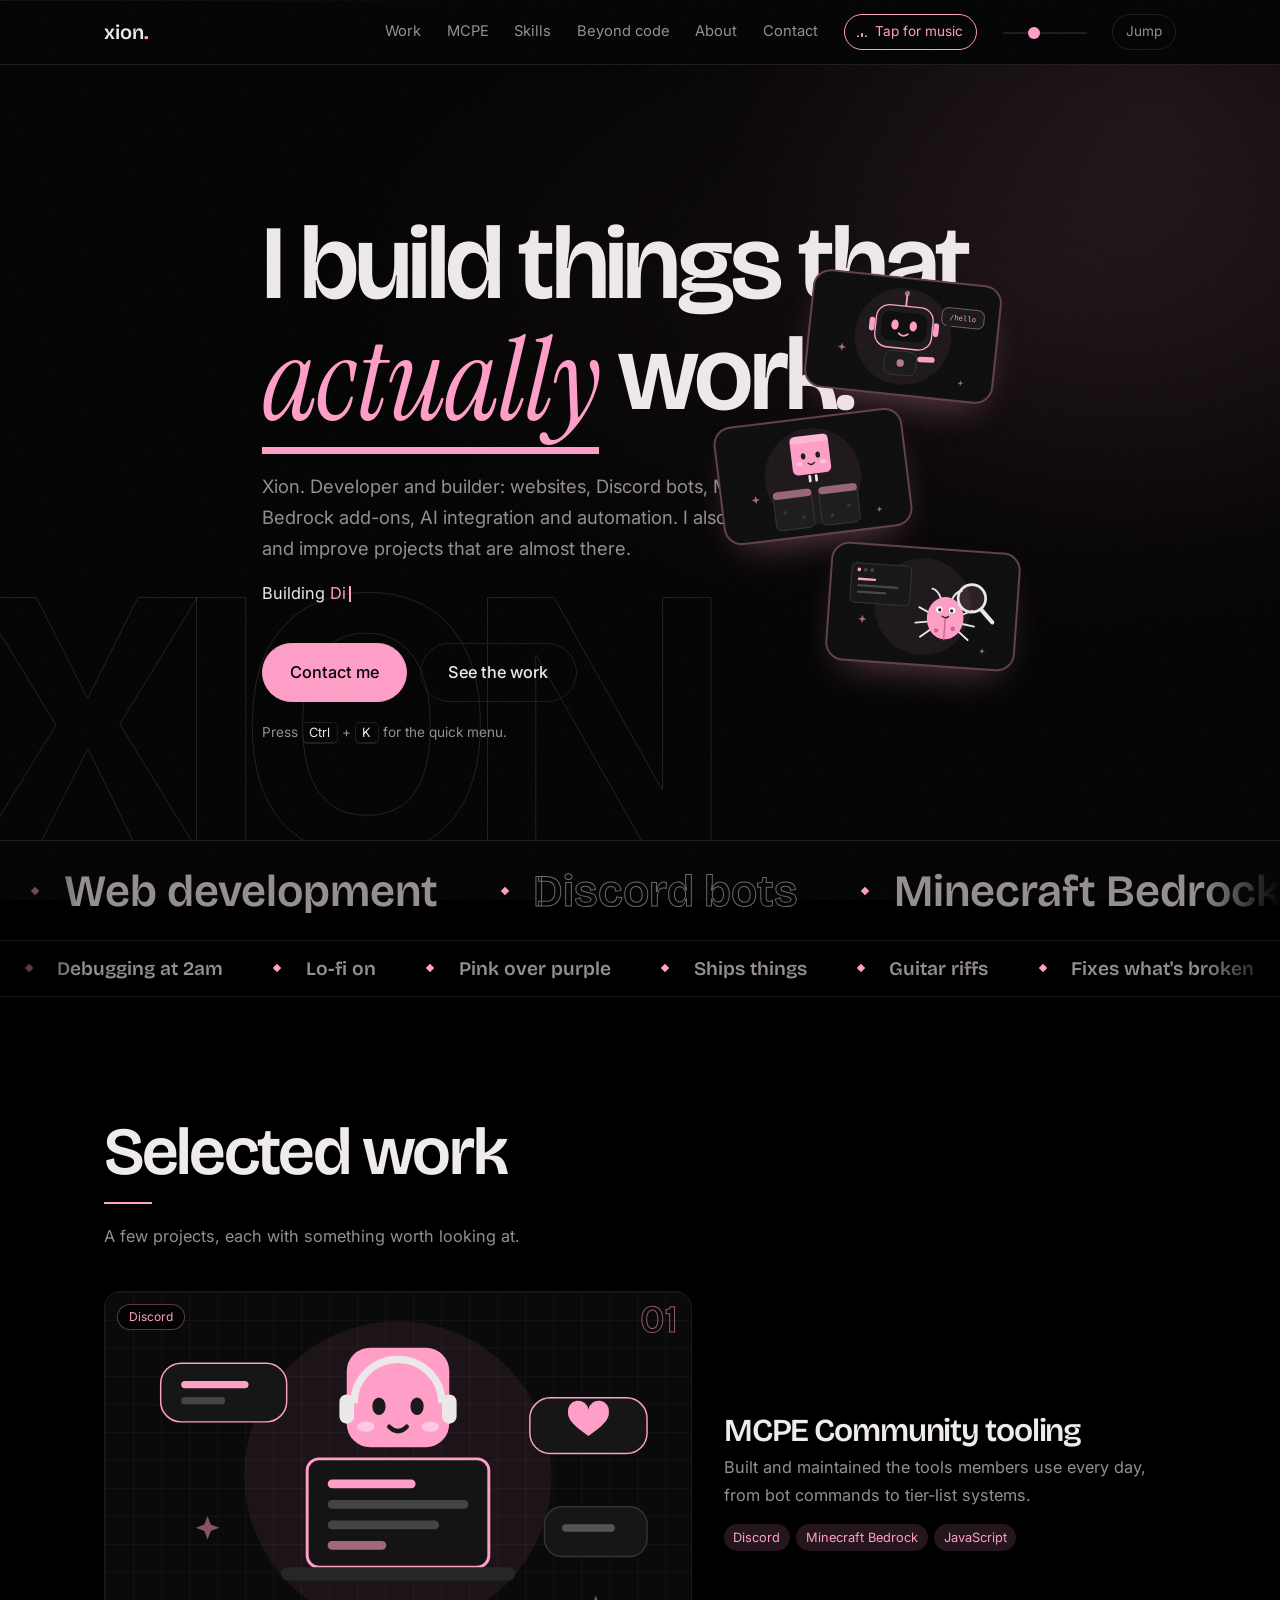
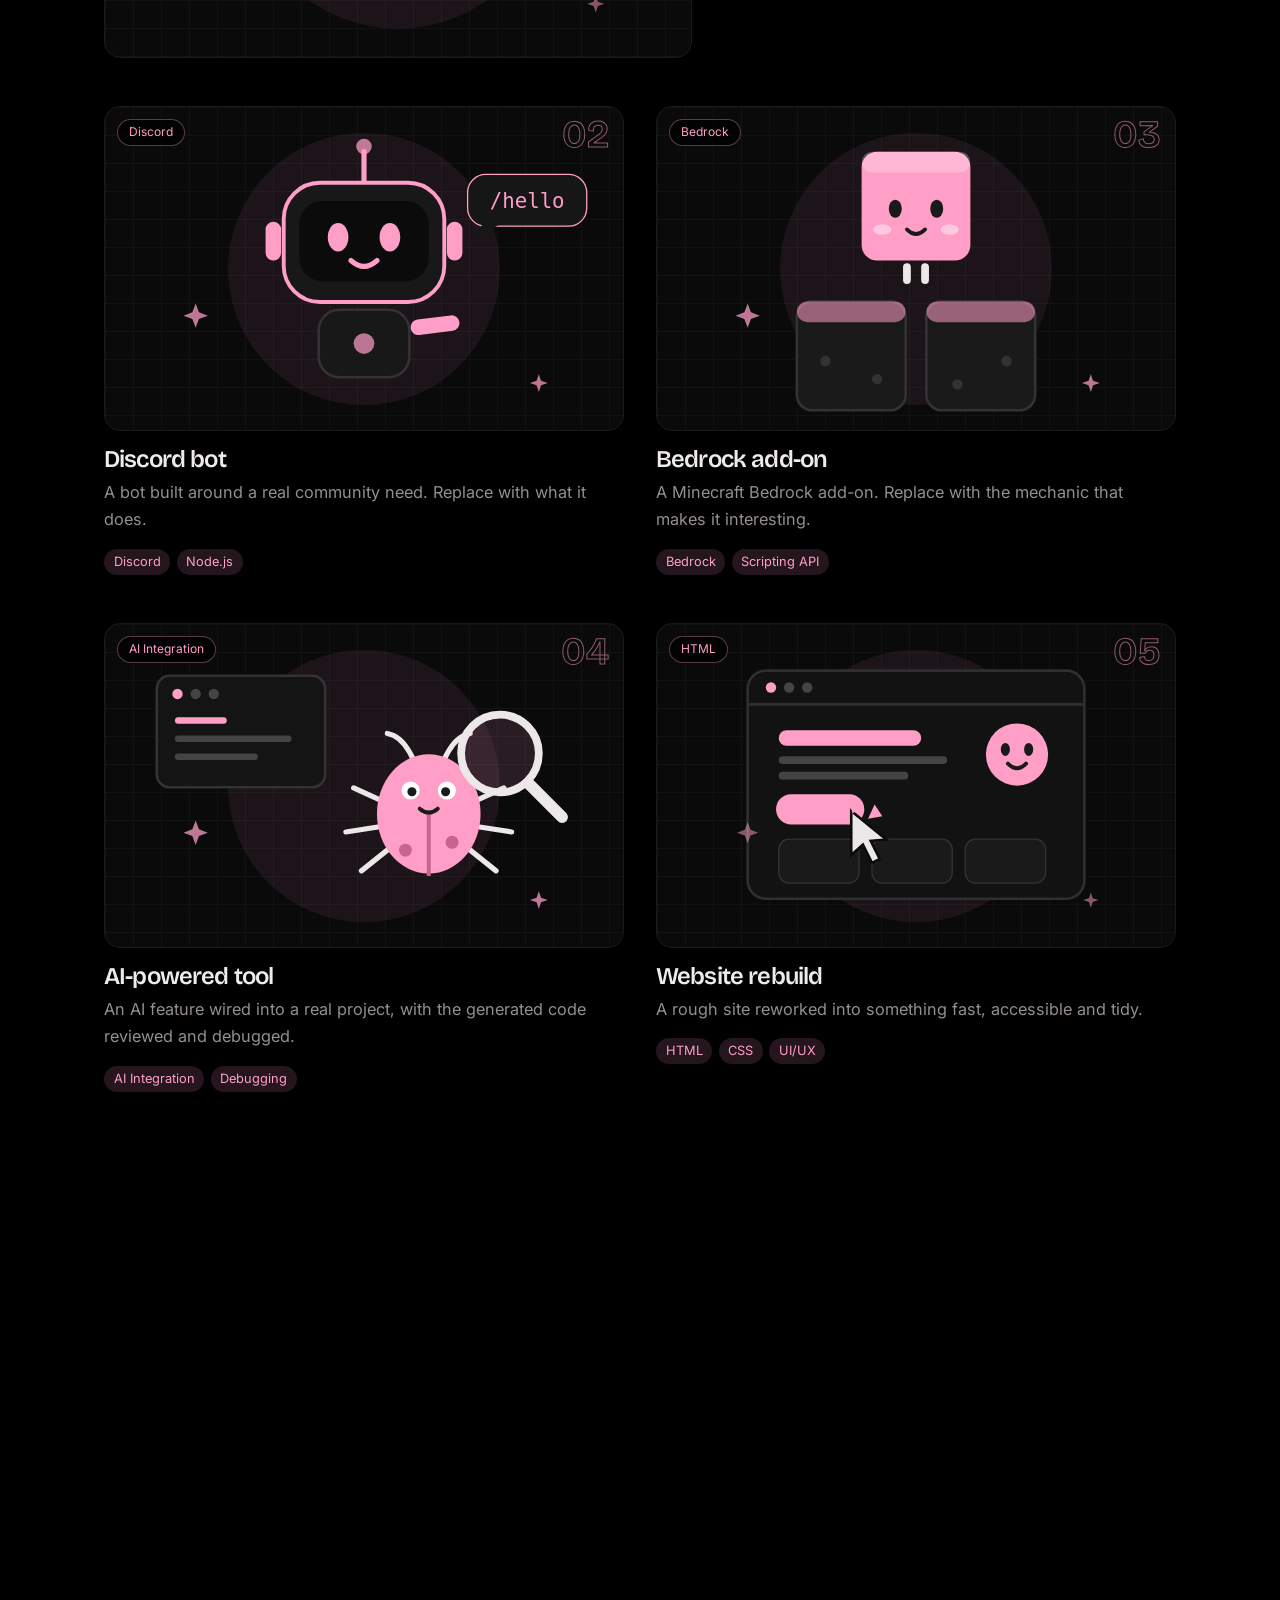
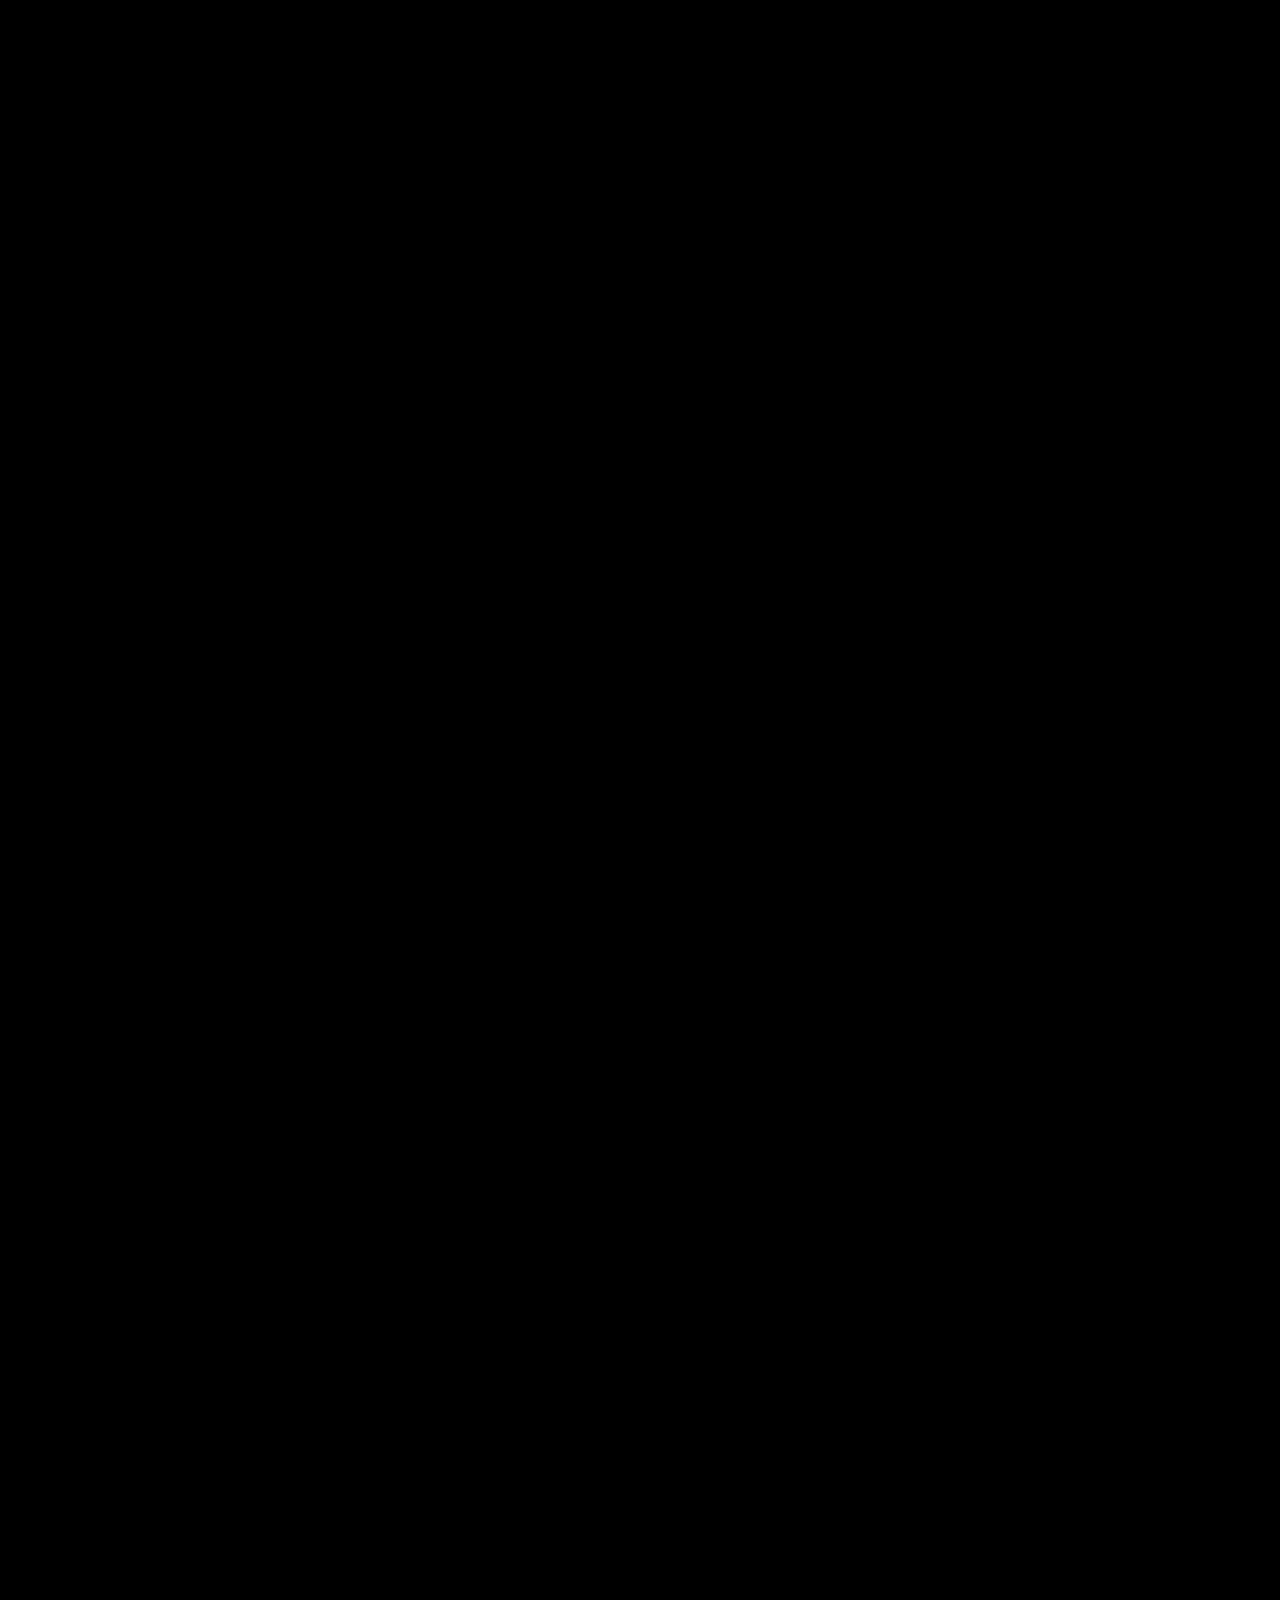
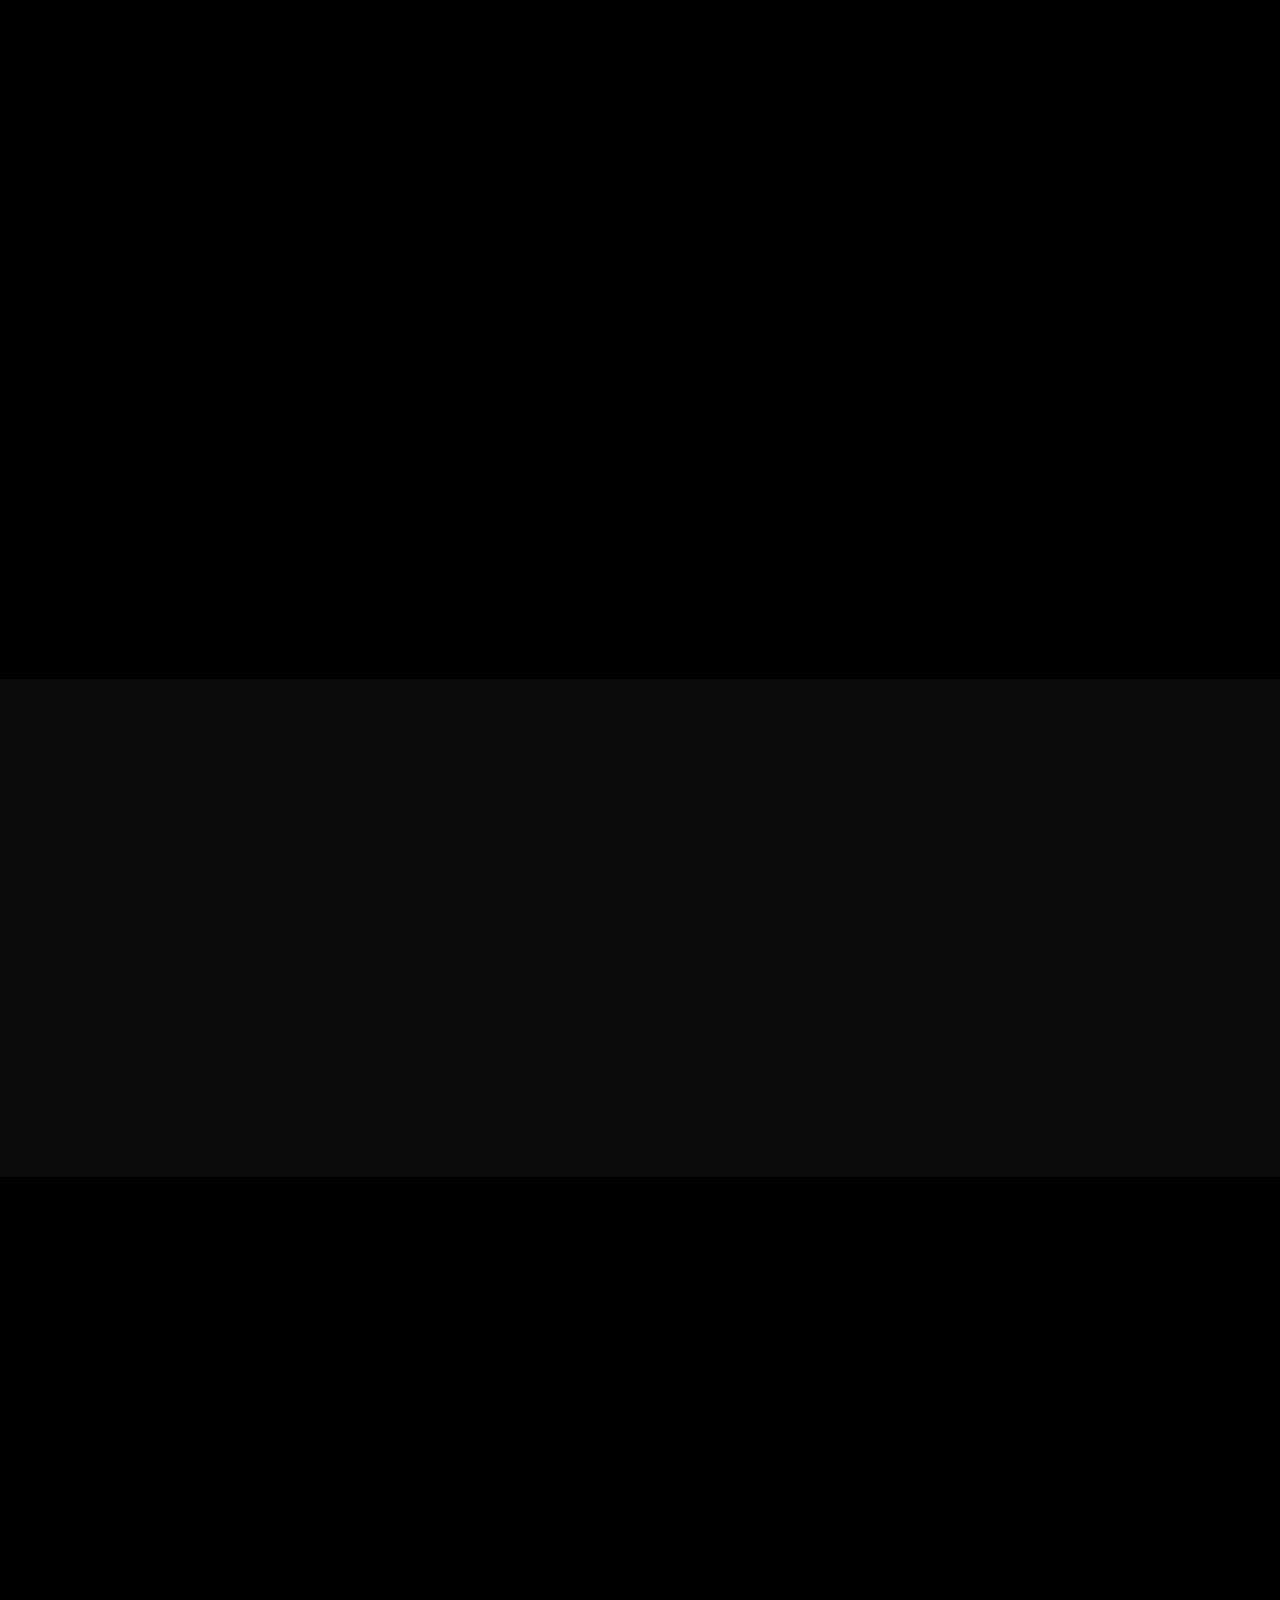
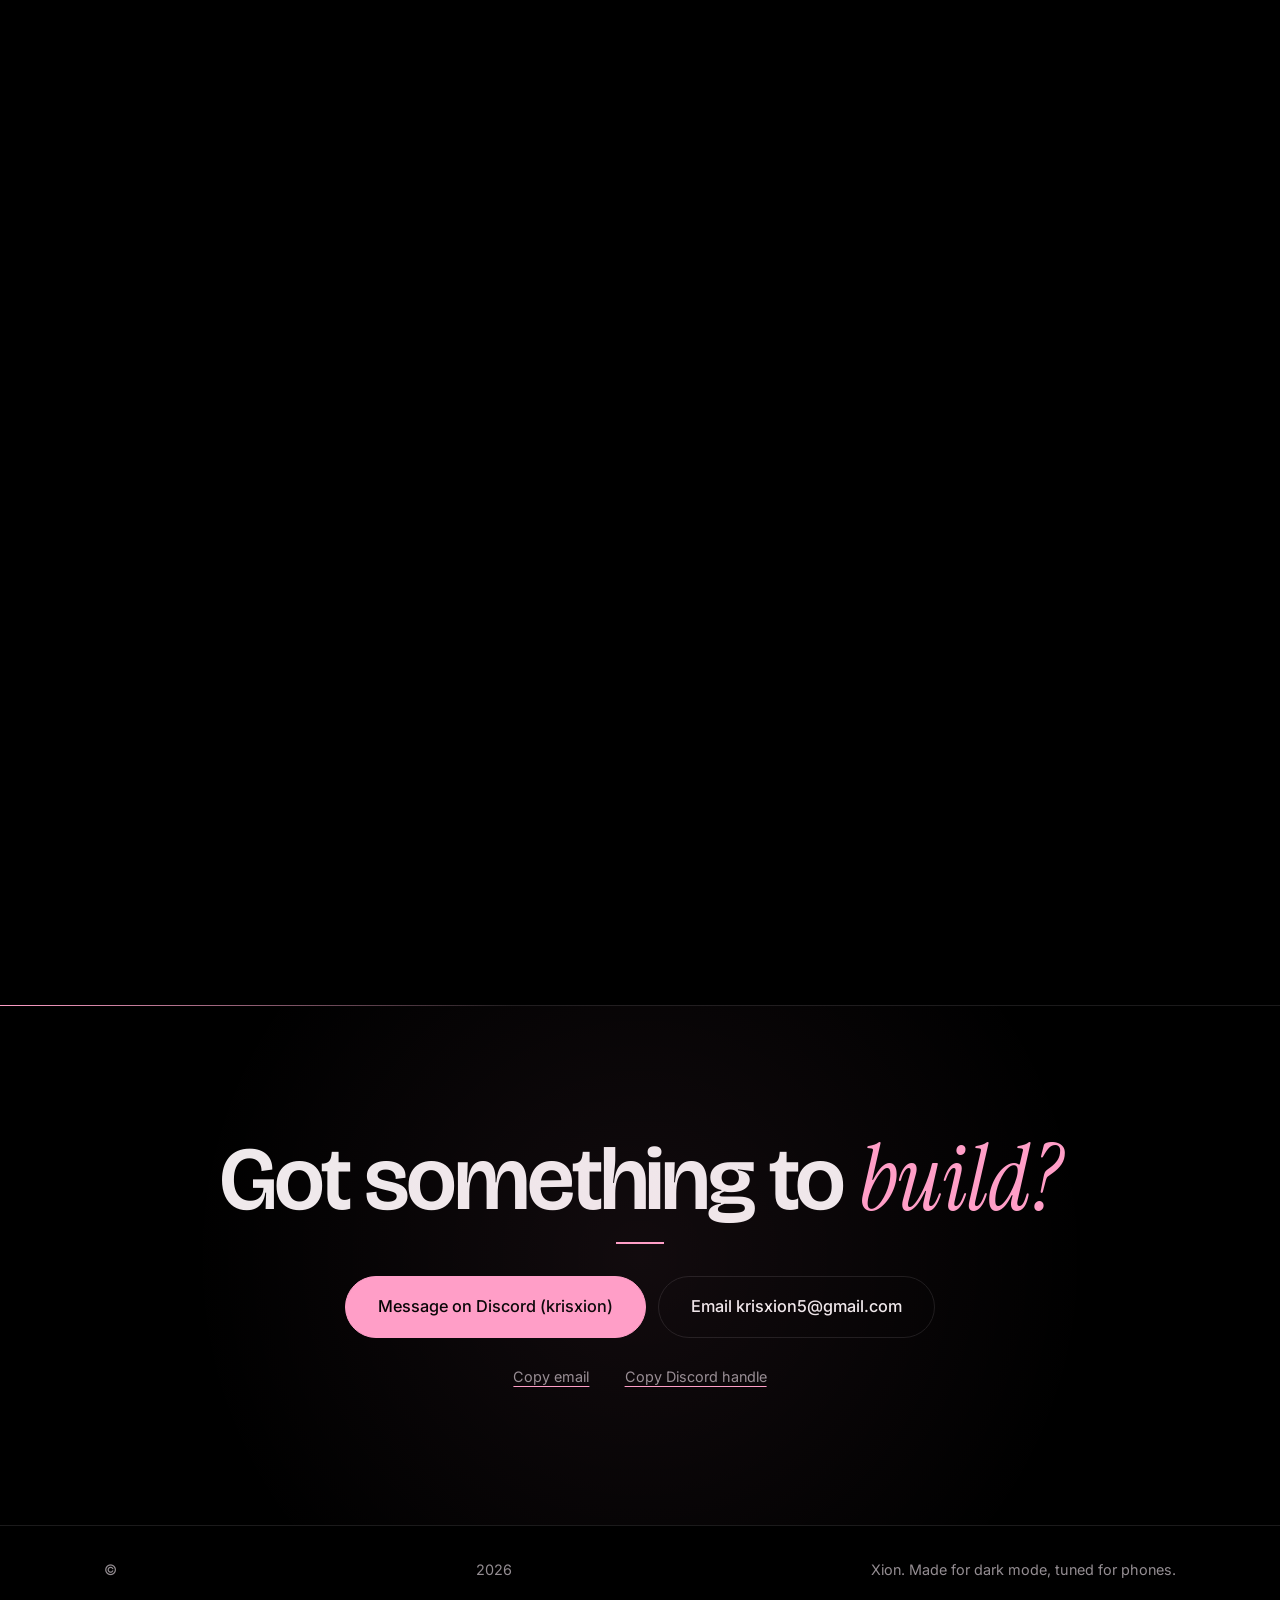
==== commit cf513ff2: "Name intro + lag tweaks" ====
--- a/index.html
+++ b/index.html
@@ -7,7 +7,7 @@
 <meta name="description" content="Xion is a developer building websites, Discord bots, Minecraft Bedrock add-ons and AI-integrated tools, and fixing projects that are almost there.">
 <meta name="color-scheme" content="dark">
 <script>document.documentElement.classList.add("js")</script>
-<script>try{if(!sessionStorage.getItem("xion-boot")&&!matchMedia("(prefers-reduced-motion: reduce)").matches)document.documentElement.classList.add("booting")}catch(e){}</script>
+<script>try{if(!matchMedia("(prefers-reduced-motion: reduce)").matches)document.documentElement.classList.add("booting","holding")}catch(e){}</script>
 <meta name="theme-color" content="#000000">
 <link rel="icon" href="img/favicon.svg" type="image/svg+xml">
 <meta property="og:type" content="website">
@@ -21,7 +21,7 @@
 <script type="module" src="js/main.js"></script>
 </head>
 <body>
-<div class="boot" id="boot" aria-hidden="true"><div><b>xion<i>.</i></b><span class="bootbar"><i></i></span></div></div>
+<div class="boot" id="boot" aria-hidden="true"><div class="boot-in"><span class="bl"></span><div class="bname"><i style="--k:0">X</i><i style="--k:1">I</i><i style="--k:2">O</i><i style="--k:3">N</i></div><em class="bsub">Kris Xion, developer and builder</em><span class="bootbar"><i></i></span></div></div>
 <a class="skip" href="#main">Skip to content</a>
 <header class="top"><div class="wrap">
   <a class="logo" href="#top" aria-label="Xion, back to top">xion<b>.</b></a>
@@ -40,7 +40,7 @@
   <p class="roles"><span class="sr">Currently building Discord bots, Bedrock add-ons, fast websites and AI-integrated tools.</span><span aria-hidden="true">Building <span id="role"></span><i class="caret"></i></span></p>
   <div class="cta"><a class="btn main" href="#contact">Contact me</a><a class="btn ghost" href="#work">See the work</a></div>
   <p class="hint">Press <kbd>Ctrl</kbd> + <kbd>K</kbd> for the quick menu.</p>
-  <div class="stickers" aria-hidden="true"><img class="stk s1" src="img/p-bot.svg" alt="" width="200" height="125"><img class="stk s2" src="img/p-addon.svg" alt="" width="200" height="125"><img class="stk s3" src="img/p-ai.svg" alt="" width="200" height="125"></div>
+  <div class="stickers" aria-hidden="true"><img class="stk s1" src="img/p-bot.svg" alt="" width="200" height="125" loading="lazy" decoding="async"><img class="stk s2" src="img/p-addon.svg" alt="" width="200" height="125" loading="lazy" decoding="async"><img class="stk s3" src="img/p-ai.svg" alt="" width="200" height="125" loading="lazy" decoding="async"></div>
 </div></section>
 <div class="marquee" aria-hidden="true"><div class="track"><span>Web development</span><span>Discord bots</span><span>Minecraft Bedrock add-ons</span><span>AI integration &amp; debugging</span><span>Automation</span><span>UI implementation</span><span>JavaScript</span><span>HTML &amp; CSS</span><span>Web development</span><span>Discord bots</span><span>Minecraft Bedrock add-ons</span><span>AI integration &amp; debugging</span><span>Automation</span><span>UI implementation</span><span>JavaScript</span><span>HTML &amp; CSS</span></div></div>
 <div class="marquee rev" aria-hidden="true"><div class="track"><span>Debugging at 2am</span><span>Lo-fi on</span><span>Pink over purple</span><span>Ships things</span><span>Guitar riffs</span><span>Fixes what's broken</span><span>Reads the code</span><span>Tests on a phone</span><span>Debugging at 2am</span><span>Lo-fi on</span><span>Pink over purple</span><span>Ships things</span><span>Guitar riffs</span><span>Fixes what's broken</span><span>Reads the code</span><span>Tests on a phone</span></div></div>
--- a/css/style.css
+++ b/css/style.css
@@ -231,17 +231,8 @@
 
 /* ===== Round 5 ===== */
 @keyframes pop{from{transform:scale(0)}}
-@keyframes fill{to{transform:none}}
-@keyframes bootout{to{opacity:0;visibility:hidden}}
 @keyframes stkf{50%{transform:translateY(-12px)}}
 body::after{content:"";position:fixed;inset:0;z-index:70;pointer-events:none;opacity:.06;background-image:url("data:image/svg+xml,%3Csvg xmlns='http://www.w3.org/2000/svg' width='160' height='160'%3E%3Cfilter id='n'%3E%3CfeTurbulence type='fractalNoise' baseFrequency='.8' numOctaves='2' stitchTiles='stitch'/%3E%3C/filter%3E%3Crect width='100%25' height='100%25' filter='url(%23n)'/%3E%3C/svg%3E")}
-.boot{display:none;position:fixed;inset:0;z-index:100;place-items:center;text-align:center;background:#000;animation:bootout .01s 3s forwards}
-.booting .boot{display:grid}
-.boot b{font:600 2.4rem "Bricolage Grotesque",sans-serif}.boot b i{font-style:normal;color:var(--pink)}
-.bootbar{display:block;width:140px;height:2px;margin:1rem auto 0;background:var(--line);overflow:hidden}
-.bootbar i{display:block;height:100%;background:var(--pink);transform:scaleX(0);transform-origin:left;animation:fill 1s cubic-bezier(.6,0,.2,1) forwards}
-.boot.done{opacity:0;visibility:hidden;transition:opacity .45s,visibility 0s .45s}
-.booting .hero .lede,.booting .hero .cta,.booting .hero .roles,.booting .hero h1 em::after{animation-play-state:paused}
 .stickers{display:none}
 @media(min-width:1100px){.stickers{display:block;position:absolute;right:1.5rem;top:50%;width:300px;height:400px;margin-top:-200px;pointer-events:none}}
 .stk{position:absolute;width:190px;height:auto;aspect-ratio:8/5;border:2px solid rgba(255,158,199,.35);border-radius:18px;background:#0b0b0b;box-shadow:0 18px 40px -18px rgba(255,158,199,.4);animation:stkf 7s ease-in-out infinite}
@@ -342,14 +333,12 @@
 
 /* ===== Round 8: attention ===== */
 @keyframes sheen{0%,72%{transform:translateX(-120%)}100%{transform:translateX(120%)}}
-@keyframes glitch{0%{transform:none}25%{transform:translate(-3px,1px);text-shadow:3px 0 var(--pink)}50%{transform:translate(2px,-1px);text-shadow:-3px 0 rgba(255,255,255,.5)}100%{transform:none;text-shadow:none}}
 @keyframes glitchw{33%{transform:translate(-2px,0);text-shadow:2px 0 var(--pink)}66%{transform:translate(2px,0);text-shadow:-2px 0 rgba(255,255,255,.4)}}
 ::-webkit-scrollbar{width:8px}::-webkit-scrollbar-track{background:#000}::-webkit-scrollbar-thumb{background:#2a2a2a;border-radius:8px}::-webkit-scrollbar-thumb:hover{background:var(--pink)}
 section h2{font-size:clamp(2.2rem,6vw,4.2rem)}
 .wm{position:absolute;left:-2vw;bottom:-3vw;z-index:0;font:600 clamp(9rem,30vw,26rem)/.8 "Bricolage Grotesque",sans-serif;letter-spacing:-.06em;color:transparent;-webkit-text-stroke:1px rgba(255,158,199,.16);pointer-events:none;user-select:none;will-change:transform;transform:translate3d(calc(var(--p,0)*-7vw),0,0)}
 .hero .btn.main::after{animation:sheen 4.8s ease-in-out 3.2s infinite}
 .hero.off .btn.main::after{animation-play-state:paused}
-.boot b{animation:glitch .5s steps(4) .1s 2}
 @media(hover:hover){.js .hero h1.in:hover .wi{animation:glitchw .35s steps(3)}}
 .marquee:not(.rev){padding:1.4rem 0}
 .marquee:not(.rev) .track span{padding:0 2rem;font-size:clamp(1.5rem,3.6vw,2.8rem)}
@@ -358,3 +347,45 @@
 .spot{display:none}
 .glow{position:fixed;left:0;top:0;z-index:-1;width:480px;height:480px;pointer-events:none;opacity:0;transition:opacity .5s;background:radial-gradient(closest-side,rgba(255,158,199,.09),transparent);will-change:transform}
 .glow.on{opacity:1}
+
+/* ===== Round 9: name intro, curtain reveal, lag tweaks ===== */
+@keyframes bline{to{transform:none}}
+@keyframes brise{from{transform:translateY(110%)}to{transform:none}}
+@keyframes bfade{to{opacity:1;transform:none}}
+@keyframes bfill{to{transform:none}}
+@keyframes bootout{to{opacity:0;visibility:hidden}}
+@keyframes wmin{from{translate:-8vw 0;opacity:0}}
+html.booting{overflow:hidden}
+.boot{display:none;position:fixed;inset:0;z-index:100;place-items:center;background:#000;text-align:center}
+.booting .boot{display:grid;animation:bootout .01s 6s forwards}
+.boot::after{content:"";position:absolute;left:0;right:0;bottom:0;height:2px;background:var(--pink);opacity:0}
+.boot-in{padding:0 1.5rem}
+.bl{display:block;width:min(70vw,420px);height:1px;margin:0 auto 1.4rem;background:linear-gradient(90deg,transparent,var(--pink),transparent);transform:scaleX(0)}
+.bname{display:flex;justify-content:center;overflow:hidden;padding:.05em .1em;font:600 clamp(4rem,18vw,9rem)/1 "Bricolage Grotesque",sans-serif;letter-spacing:-.04em}
+.bname i{display:block;font-style:normal;transform:translateY(110%)}
+.bname i:nth-child(3){color:var(--pink)}
+.bsub{display:block;margin-top:.8rem;opacity:0;transform:translateY(8px);color:var(--dim);font:italic 400 clamp(1.1rem,3.4vw,1.6rem)/1.2 "Instrument Serif",Georgia,serif}
+.bootbar{display:block;width:140px;height:2px;margin:1.6rem auto 0;overflow:hidden;background:var(--line)}
+.bootbar i{display:block;height:100%;background:var(--pink);transform:scaleX(0);transform-origin:left}
+.boot.go .bl{animation:bline .7s cubic-bezier(.6,0,.2,1) .1s forwards}
+.boot.go .bname i{animation:brise .8s cubic-bezier(.2,.8,.2,1) calc(.3s + var(--k)*.08s) forwards}
+.boot.go .bsub{animation:bfade .7s ease 1s forwards}
+.boot.go .bootbar i{animation:bfill 1.8s cubic-bezier(.6,0,.2,1) .2s forwards}
+.boot.done{transform:translateY(-101%);transition:transform .9s cubic-bezier(.76,0,.24,1)}
+.boot.done::after{opacity:1}
+.boot.done .boot-in{opacity:0;transform:translateY(-24px);transition:opacity .4s,transform .6s}
+.holding .hero .lede,.holding .hero .cta,.holding .hero .roles,.holding .hero .hint,.holding .hero h1 em::after,.holding .wm{animation-play-state:paused}
+.wm{animation:wmin 1.6s cubic-bezier(.2,.8,.2,1) .2s both}
+section:not(.hero):not(.contact):not(#work){content-visibility:auto;contain-intrinsic-size:auto 640px}
+@media(hover:none){body::after{display:none}body::before{animation:none;will-change:auto}}
+section h2::after{content:"";display:block;width:48px;height:2px;margin-top:.9rem;background:var(--pink);transform-origin:left;transition:transform .9s cubic-bezier(.2,.8,.2,1) .5s}
+.js [data-split]:not(.in)::after{transform:scaleX(0)}
+.hero h1::after{display:none}
+.contact h2::after{margin-inline:auto;transform-origin:center}
+.links a{text-decoration:none;background:linear-gradient(var(--pink),var(--pink)) left bottom/0 1px no-repeat;transition:background-size .3s}
+.links a:hover,.links a:focus-visible{background-size:100% 1px}
+
+/* ===== Round 10: extra motion + touch tweaks ===== */
+@keyframes clip{from{clip-path:inset(0 0 100% 0 round 16px)}}
+.js .project.in .media{animation:clip .9s cubic-bezier(.2,.8,.2,1) calc(var(--i,0)*80ms + .1s) backwards}
+@media(hover:none){.stk{animation:none}.track{animation-duration:60s}}
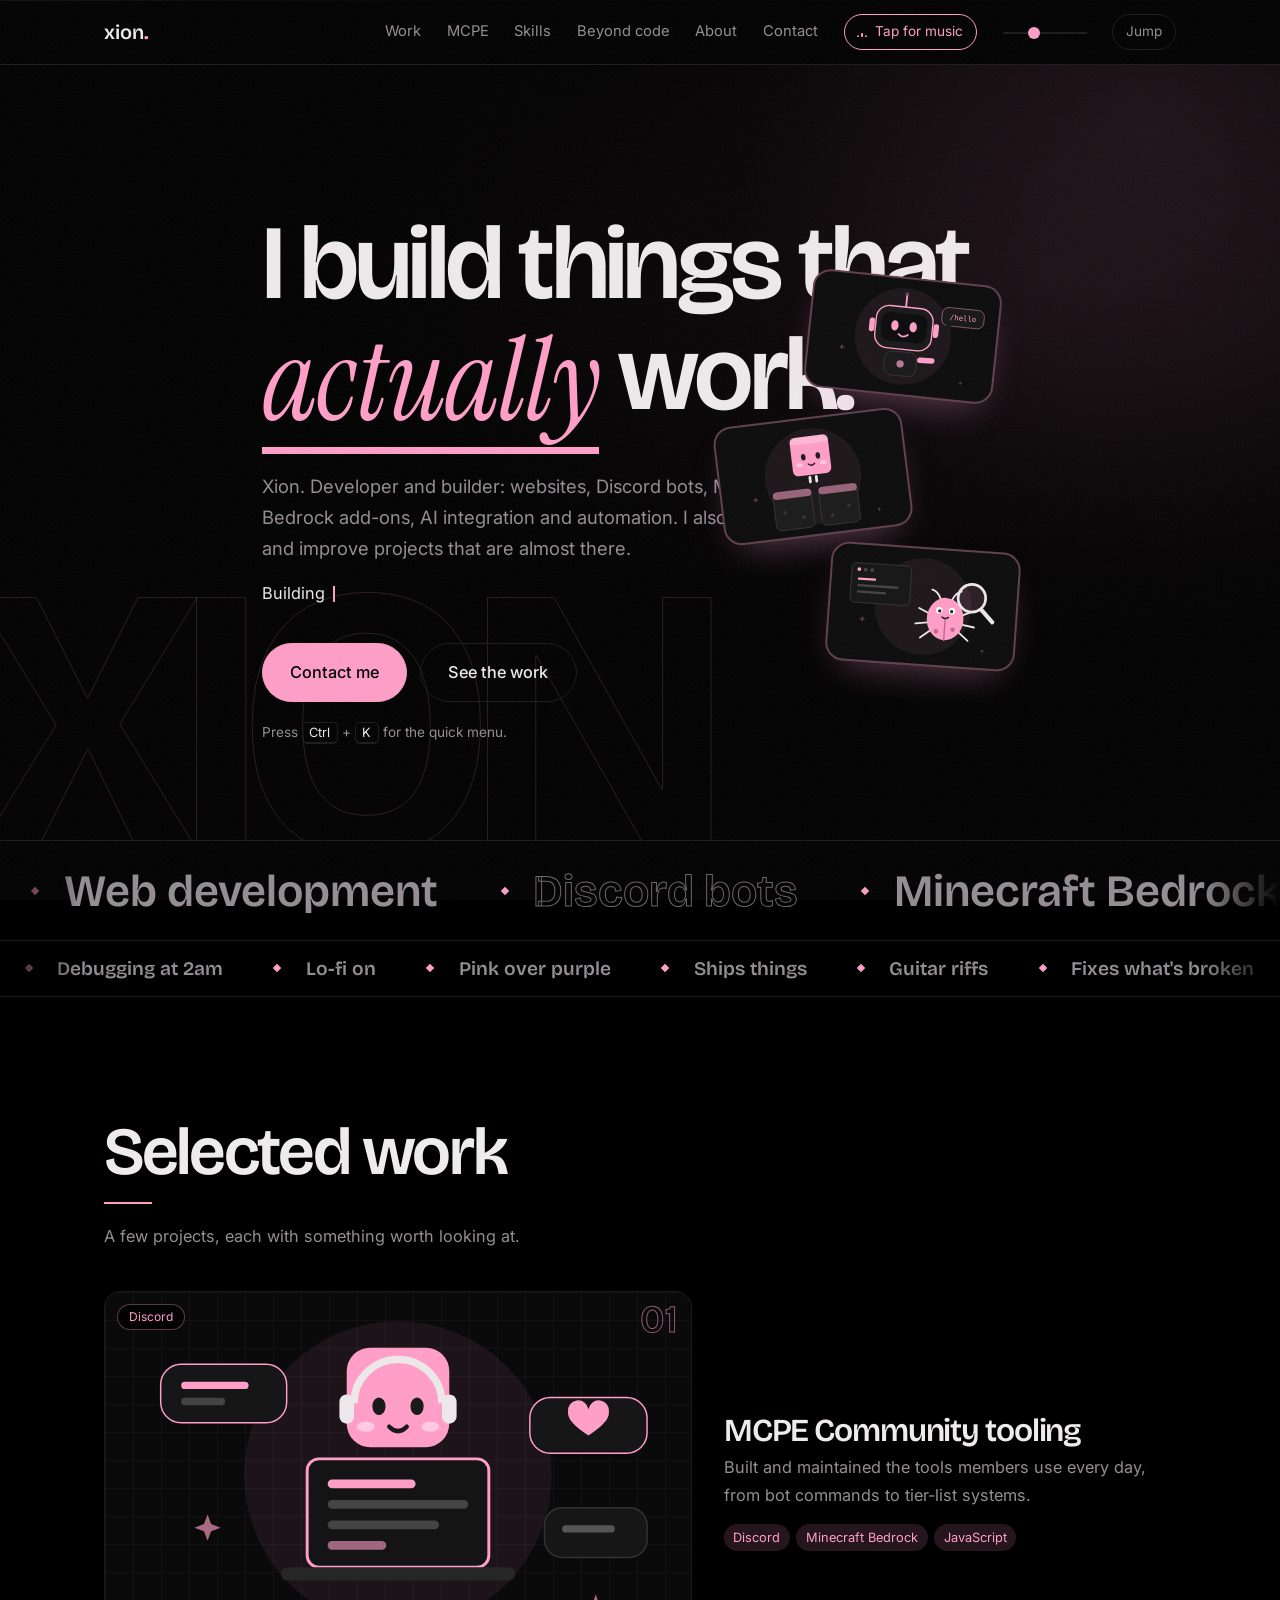
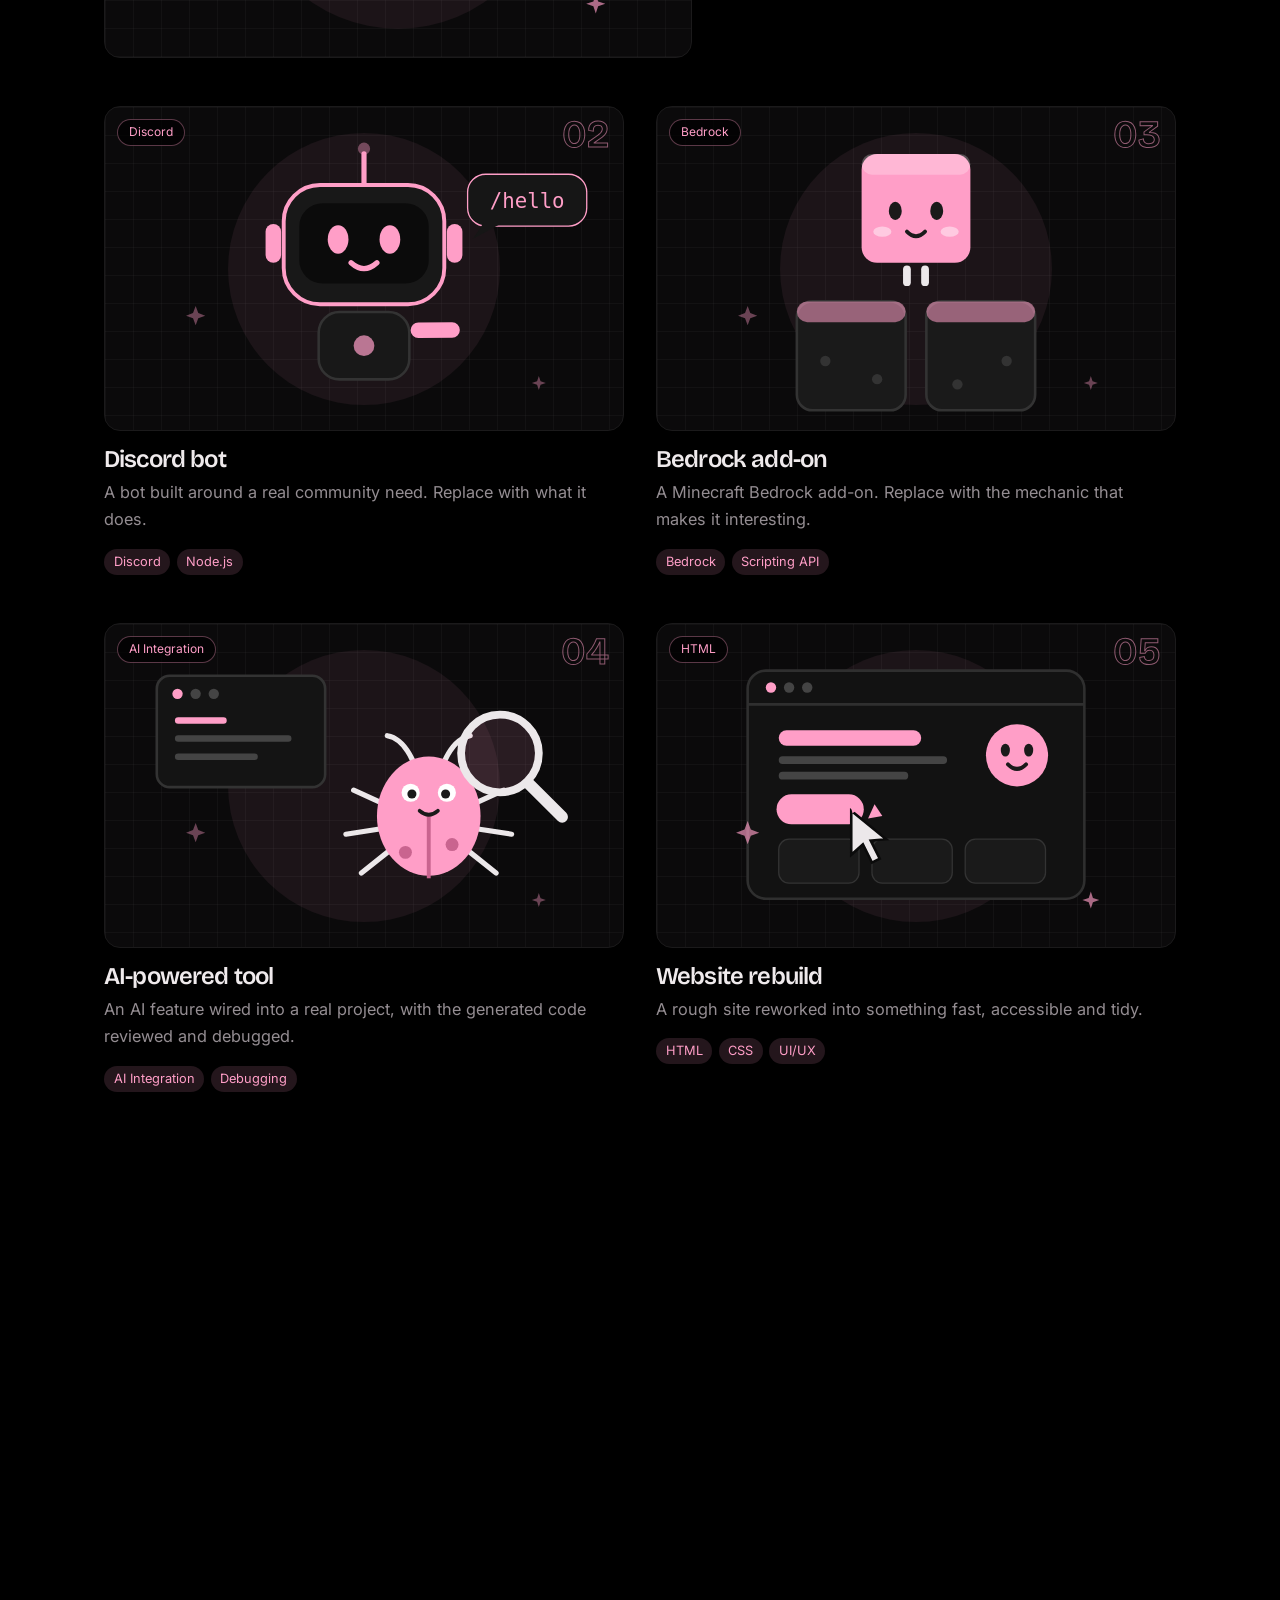
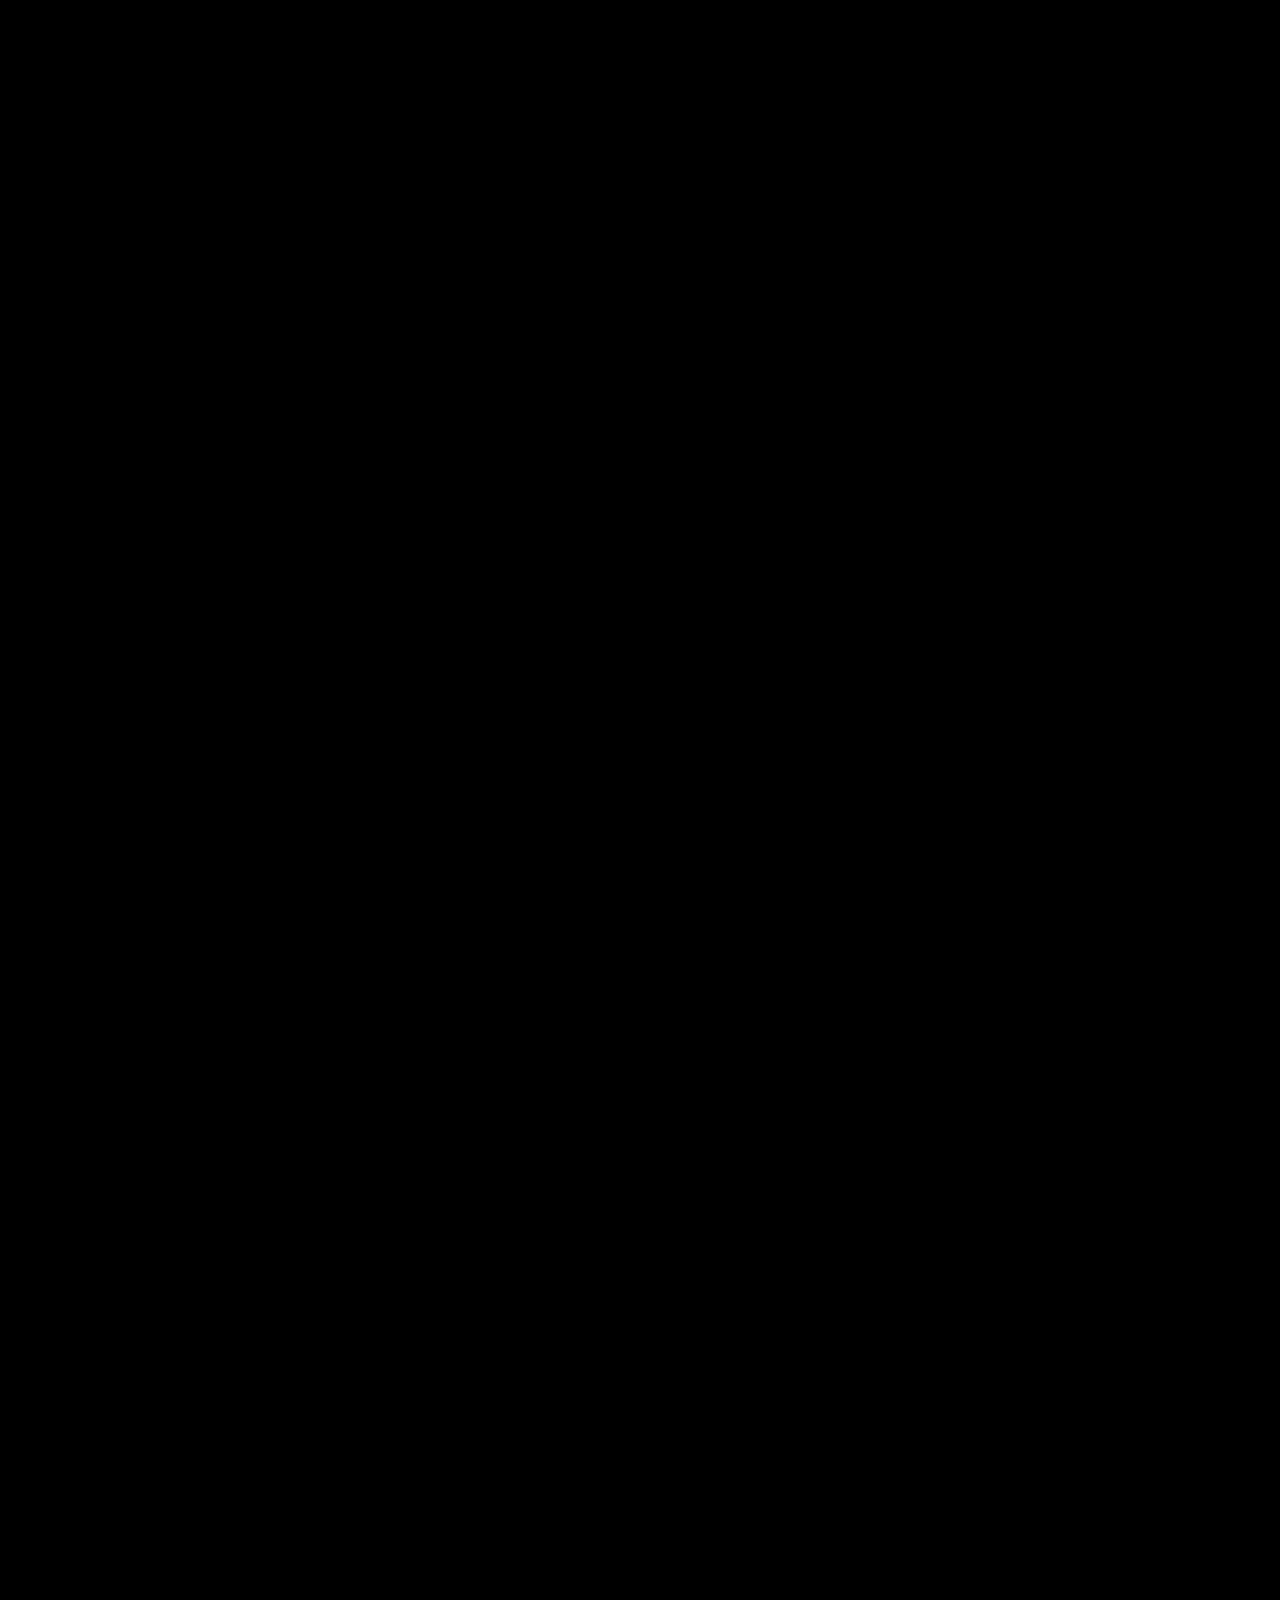
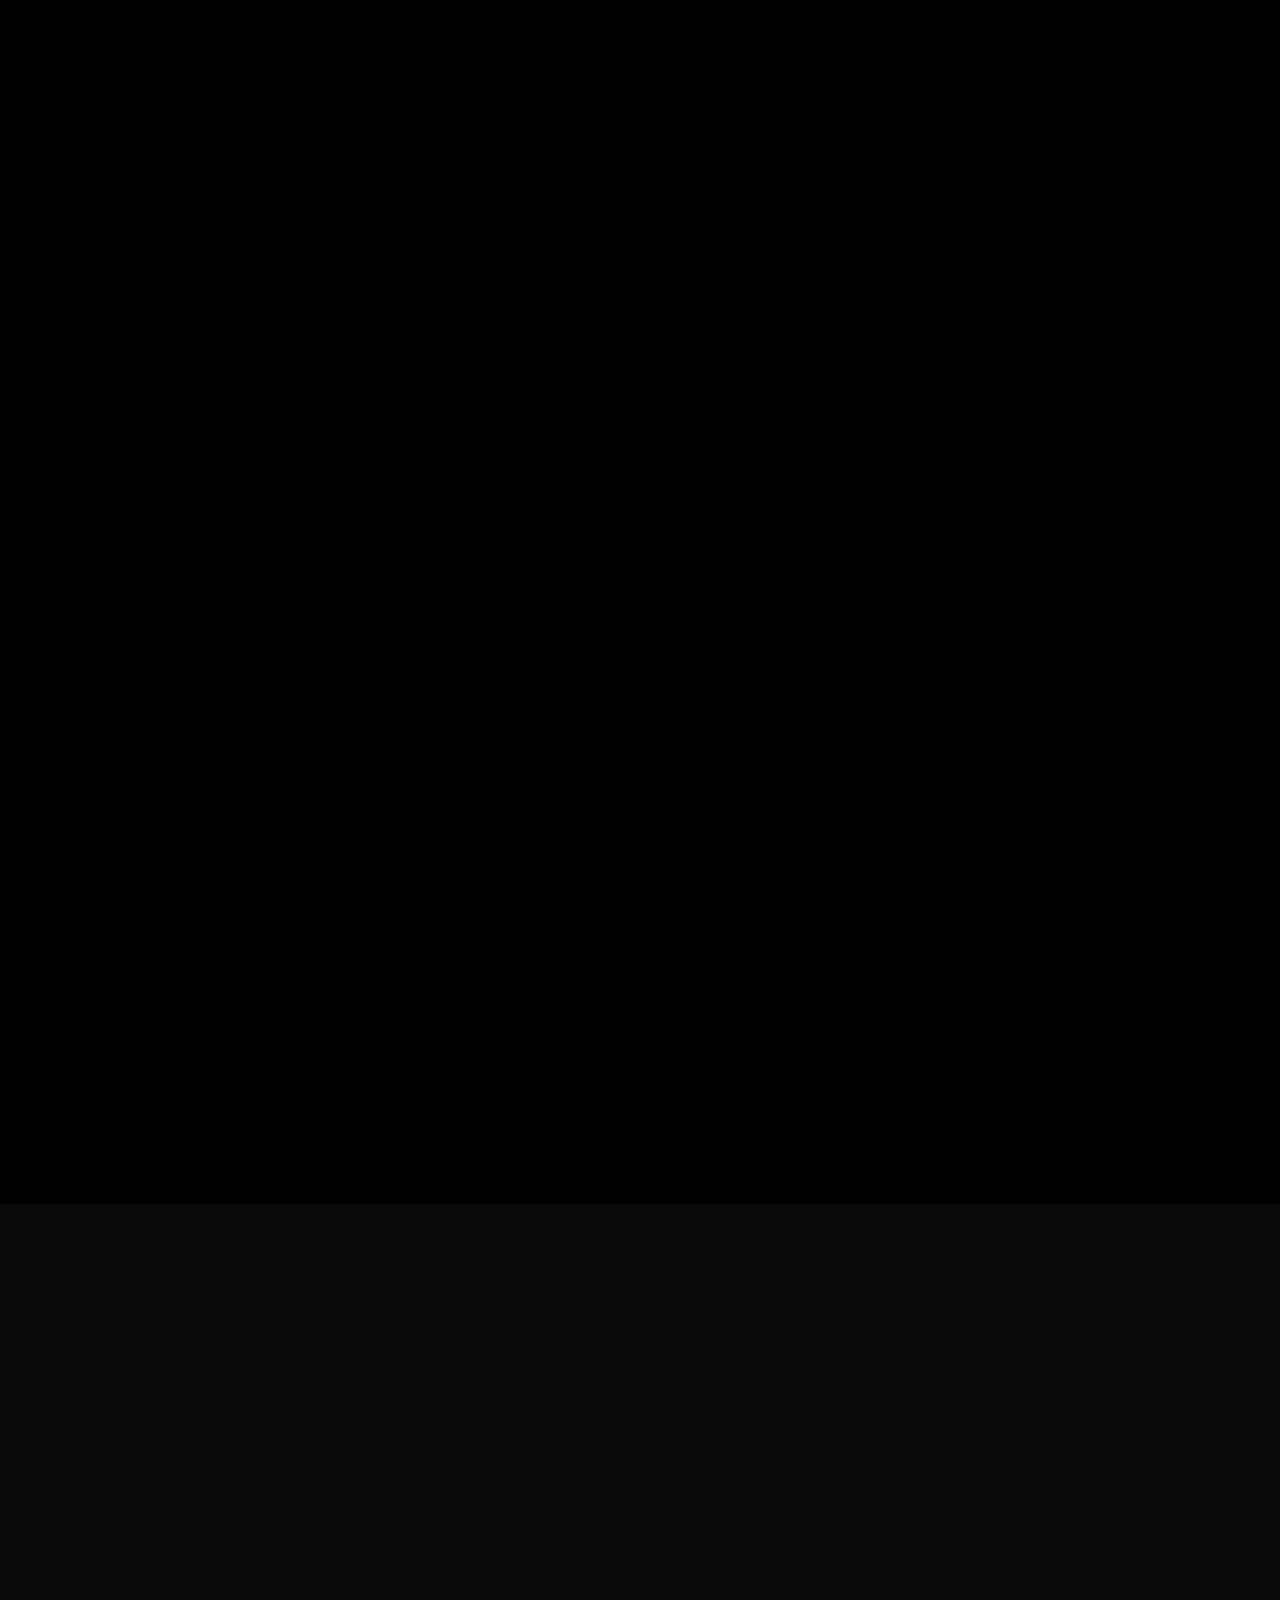
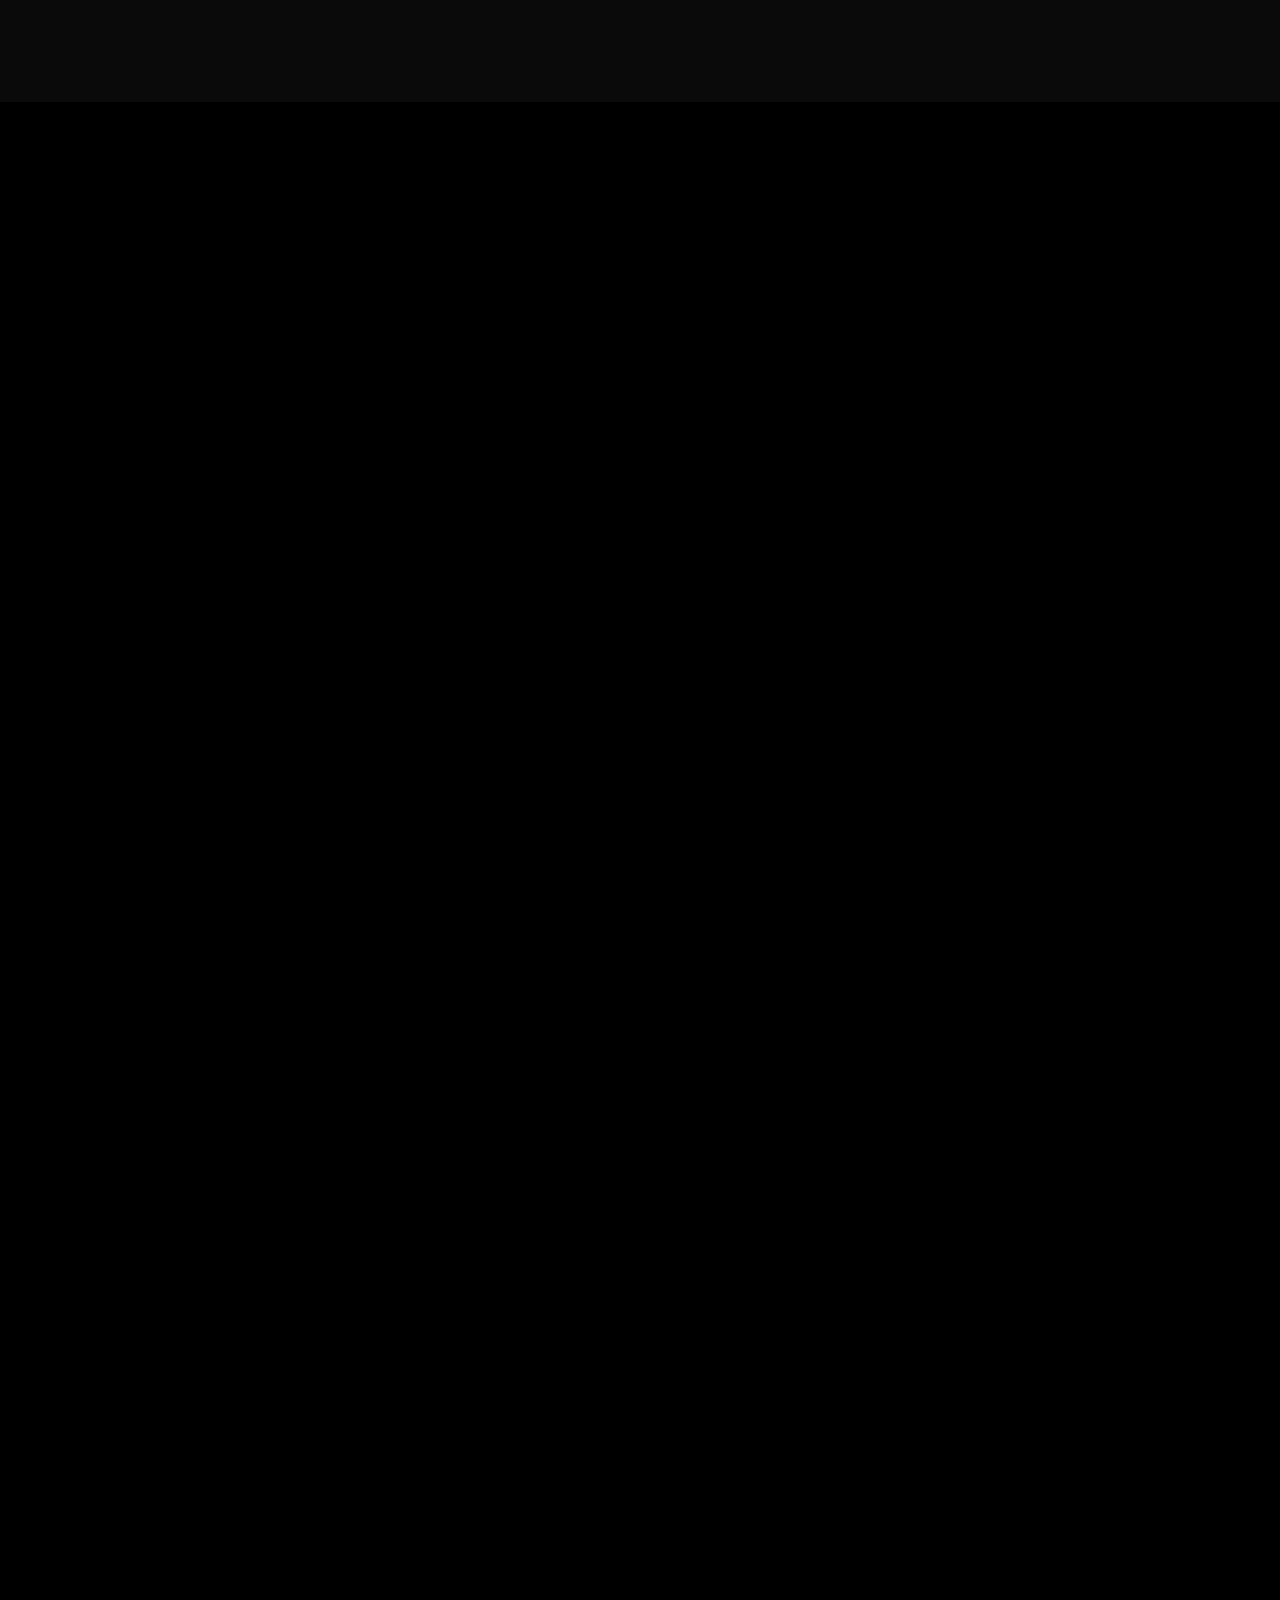
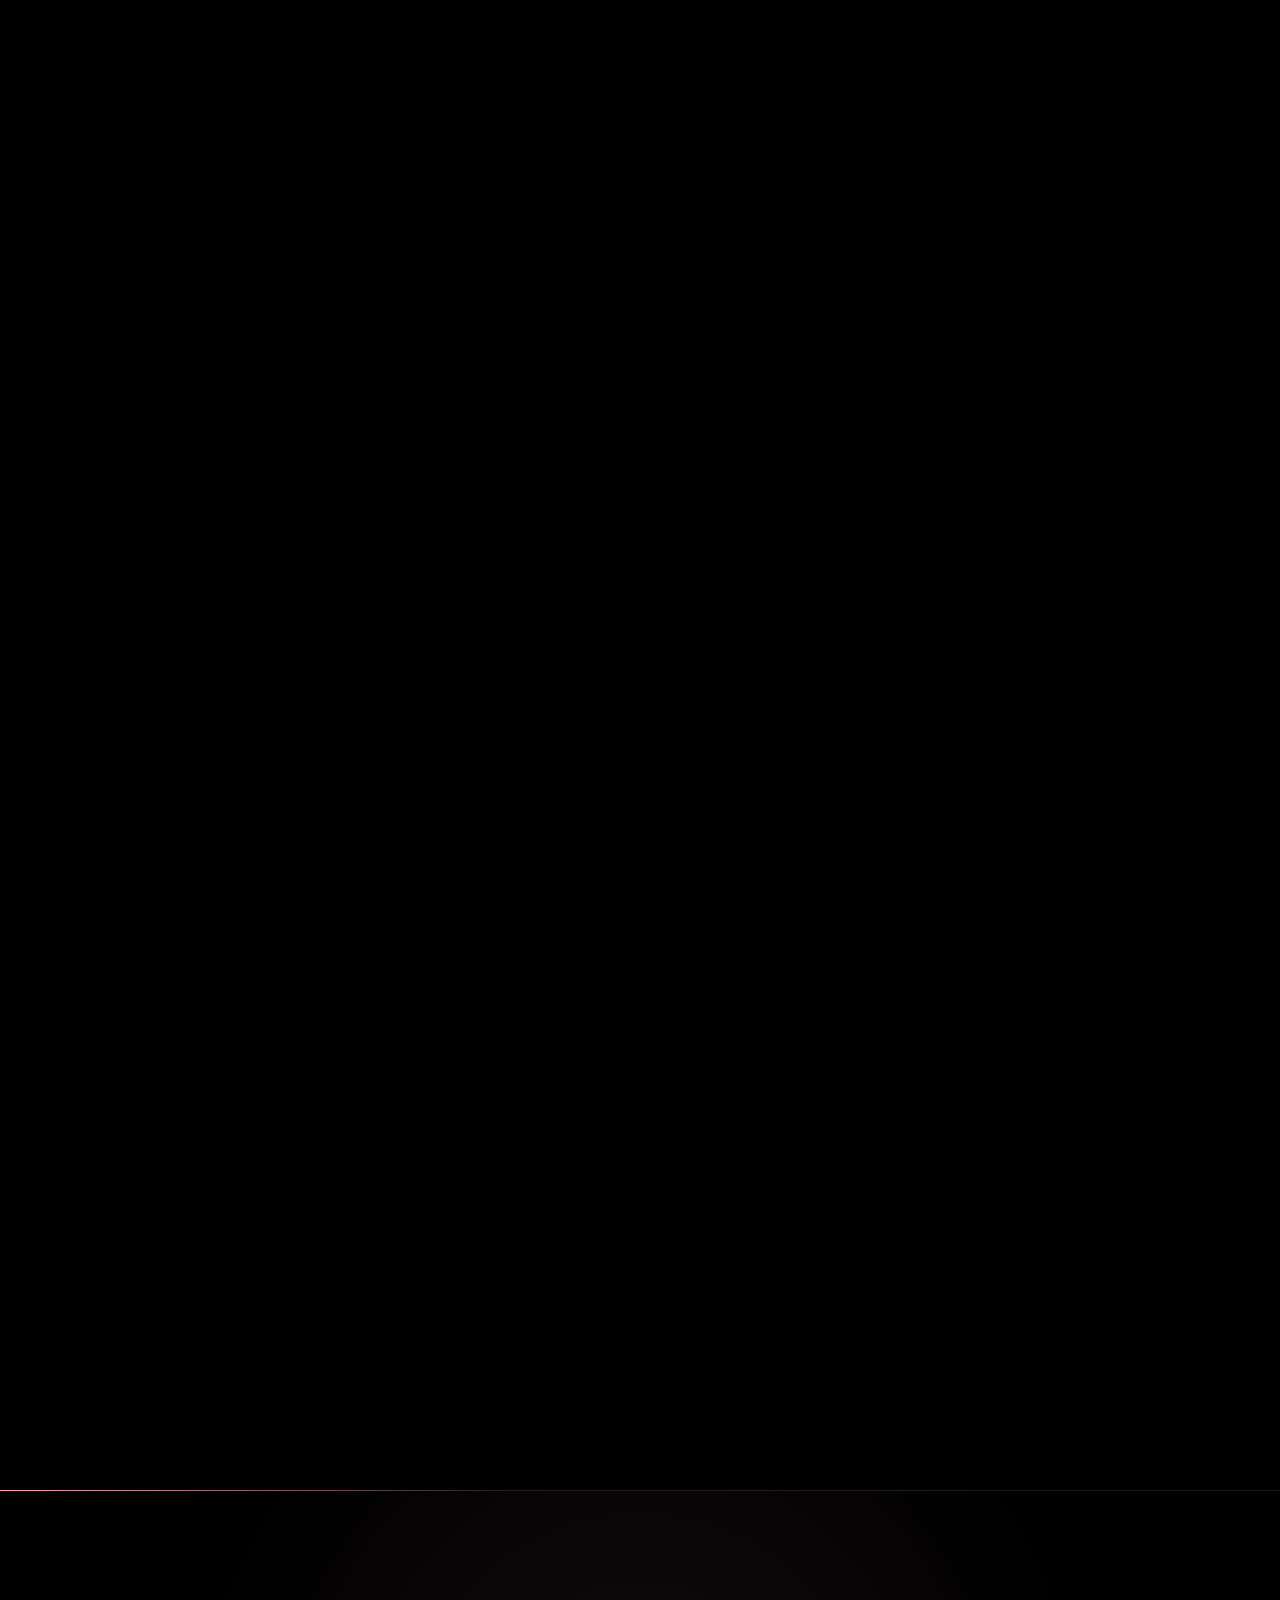
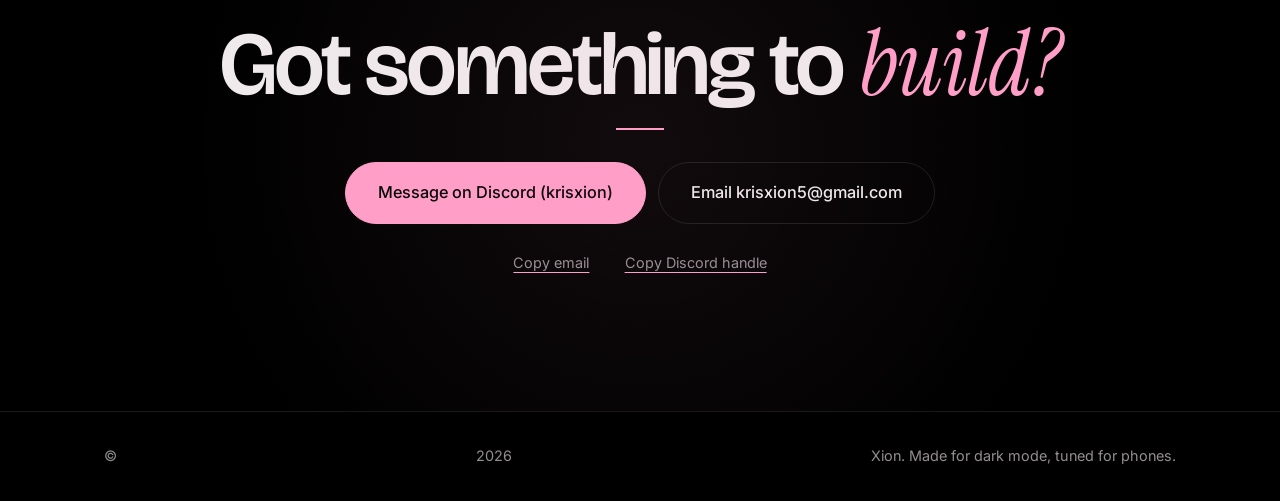
==== commit 33d660da: "Beats, FAQ, more text" ====
--- a/index.html
+++ b/index.html
@@ -75,6 +75,8 @@
   </ul>
 </div></section>
 
+<section class="quote"><div class="wrap"><h2 data-split>Make it work. Then make it feel <em>right.</em></h2></div></section>
+
 <section id="process"><div class="wrap">
   <h2 data-split>How I work</h2>
   <ol class="steps">
@@ -100,6 +102,18 @@
   <div class="strings" aria-hidden="true"></div>
 </div></section>
 
+<section id="beats"><div class="wrap">
+  <h2 data-split>I make beats too</h2>
+  <p class="sub">Not code, just loops. Same itch as building things: start rough, keep tweaking until it feels right.</p>
+  <div id="beat-list" class="beats"></div>
+  <p id="beat-empty" class="note">New beats landing here soon.</p>
+  <div class="padbox">
+    <div class="padtop"><button id="padplay" class="btn main" type="button" aria-pressed="false">Play</button><label>Tempo <input id="padbpm" type="range" min="60" max="110" value="78"> <b id="padbpmv">78</b> BPM</label><button id="padclear" class="linkbtn" type="button">Clear</button></div>
+    <div id="pad" class="pad" role="group" aria-label="Beat pad, 16 steps"></div>
+    <p class="padhint">Tap the squares to build a pattern. It's a toy, but it makes real sound.</p>
+  </div>
+</div></section>
+
 <section id="about"><div class="wrap cols">
   <div>
     <h2 data-split>About</h2>
@@ -111,6 +125,17 @@
     </div>
   </div>
   <div class="about-art"><button class="mascot" type="button" aria-label="Say hi to the mascot"><span class="bubble" aria-live="polite">Hi! Tap me.</span><svg viewBox="0 0 240 240" aria-hidden="true"><circle cx="120" cy="130" r="100" fill="#ff9ec7" opacity=".07"/><g class="bob"><path d="M42 240c0-52 36-72 78-72s78 20 78 72z" fill="#ff9ec7"/><path d="M98 172l22 26 22-26" fill="none" stroke="#c9648f" stroke-width="5" stroke-linecap="round"/><rect x="108" y="148" width="24" height="28" rx="8" fill="#e6b992"/><circle cx="120" cy="108" r="52" fill="#f3d0ae"/><path d="M66 108C60 58 90 38 122 40c32 2 58 22 52 68-5-14-11-24-22-31-9 9-22 13-36 12-14-1-24 5-30 19z" fill="#17131b"/><path d="M94 76l-9 22 21-16zM124 72l-5 22 19-18zM152 80l2 18-14-12z" fill="#17131b"/><path d="M62 108a58 58 0 0 1 116 0" fill="none" stroke="#ece8ea" stroke-width="7" stroke-linecap="round"/><rect x="52" y="98" width="16" height="34" rx="8" fill="#ff9ec7" stroke="#ece8ea" stroke-width="3"/><rect x="172" y="98" width="16" height="34" rx="8" fill="#ff9ec7" stroke="#ece8ea" stroke-width="3"/><g class="eyes"><ellipse cx="102" cy="117" rx="9" ry="8.5" fill="#fff"/><ellipse cx="138" cy="117" rx="9" ry="8.5" fill="#fff"/><g class="pupil"><ellipse cx="102" cy="117" rx="5.5" ry="6.5" fill="#2a1a1c"/><ellipse cx="138" cy="117" rx="5.5" ry="6.5" fill="#2a1a1c"/><circle cx="100" cy="114" r="2" fill="#fff"/><circle cx="136" cy="114" r="2" fill="#fff"/></g><path d="M92 113q10-7 20 0M128 113q10-7 20 0" fill="none" stroke="#17131b" stroke-width="3" stroke-linecap="round"/></g><g class="shades"><rect x="88" y="106" width="30" height="21" rx="9" fill="#0b0b0b" stroke="#ff9ec7" stroke-width="2.5"/><rect x="122" y="106" width="30" height="21" rx="9" fill="#0b0b0b" stroke="#ff9ec7" stroke-width="2.5"/><path d="M118 114h4" stroke="#ff9ec7" stroke-width="3"/><path d="M94 112l8 0" stroke="#ff9ec7" stroke-width="2" opacity=".7"/></g><ellipse cx="88" cy="132" rx="8" ry="5" fill="#ff9ec7" opacity=".55"/><ellipse cx="152" cy="132" rx="8" ry="5" fill="#ff9ec7" opacity=".55"/><path d="M120 126v4" stroke="#d6a47e" stroke-width="2.5" stroke-linecap="round"/><path d="M110 136q10 9 20 0" fill="none" stroke="#7a4a52" stroke-width="3" stroke-linecap="round"/><rect x="68" y="188" width="104" height="52" rx="6" fill="#161616" stroke="#ff9ec7" stroke-width="2"/><text x="120" y="222" text-anchor="middle" font-size="18" fill="#ff9ec7" font-family="monospace">&lt;/&gt;</text></g><path class="tw" d="M28 60l4 10 10 4-10 4-4 10-4-10-10-4 10-4z" fill="#ff9ec7"/><path class="tw" d="M206 40l3 8 8 3-8 3-3 8-3-8-8-3 8-3z" fill="#ff9ec7" style="animation-delay:-1.2s"/></svg></button></div>
+</div></section>
+
+<section id="faq"><div class="wrap">
+  <h2 data-split>Questions</h2>
+  <div class="faq">
+    <details><summary>What do you build?</summary><p>Websites, Discord bots, Minecraft Bedrock add-ons, AI-integrated tools and automations.</p></details>
+    <details><summary>Can you fix a half-working project?</summary><p>Yes. Debugging and improving existing projects is a big part of what I do, including generated code that needs to be understood, cleaned up and finished properly.</p></details>
+    <details><summary>Do you use AI?</summary><p>As a tool, yes. I read what it produces, test it and fix it. I don't ship things I can't explain.</p></details>
+    <details><summary>Is it all code?</summary><p>No. I play guitar and make beats. Both live outside the technical work.</p></details>
+    <details><summary>How should I reach out?</summary><p>Discord or email, both at the bottom of the page. Say what it should do, where it's stuck and any deadline.</p></details>
+  </div>
 </div></section>
 
 <section id="play"><div class="wrap">
--- a/css/style.css
+++ b/css/style.css
@@ -389,3 +389,41 @@
 @keyframes clip{from{clip-path:inset(0 0 100% 0 round 16px)}}
 .js .project.in .media{animation:clip .9s cubic-bezier(.2,.8,.2,1) calc(var(--i,0)*80ms + .1s) backwards}
 @media(hover:none){.stk{animation:none}.track{animation-duration:60s}}
+
+/* ===== Round 11: beats, questions, statement ===== */
+.quote{padding:clamp(5rem,14vw,10rem) 0}
+.quote h2{max-width:16ch;font-size:clamp(2.4rem,7.4vw,5.8rem);line-height:1}
+.quote h2::after{display:none}
+.quote em{font-family:"Instrument Serif",Georgia,serif;font-style:italic;font-weight:400;color:var(--pink)}
+.beats{display:grid;gap:1rem;margin:2rem 0}
+.beat{position:relative;display:flex;align-items:center;gap:1rem;overflow:hidden;padding:1rem 1.2rem;border:1px solid var(--line);border-radius:16px;background:var(--surface);transition:border-color .3s}
+.beat:hover{border-color:var(--pink)}
+.beat .info{flex:1}.beat h3{font-size:1.2rem}.beat p{color:var(--dim);font-size:.9rem}
+.beat .prog{position:absolute;left:0;bottom:0;width:100%;height:2px;background:var(--pink);transform:scaleX(0);transform-origin:left}
+.listen{color:var(--pink);text-underline-offset:4px}
+.play{position:relative;flex:none;width:48px;height:48px;padding:0;border:1px solid var(--pink);border-radius:50%;background:none;cursor:pointer;transition:transform .2s}
+.play:active{transform:scale(.92)}
+.play::before{content:"";position:absolute;left:19px;top:15px;border-left:14px solid var(--pink);border-top:9px solid transparent;border-bottom:9px solid transparent}
+.play[aria-pressed=true]::before{left:17px;top:16px;width:5px;height:16px;border:0;background:var(--pink);box-shadow:9px 0 var(--pink)}
+#beat-empty[hidden]{display:none}
+.padbox{margin-top:2.5rem;padding:1.4rem;border:1px solid var(--line);border-radius:16px;background:radial-gradient(80% 120% at 50% 0%,rgba(255,158,199,.07),transparent),var(--surface)}
+.padtop{display:flex;flex-wrap:wrap;align-items:center;gap:1.2rem;margin-bottom:1.2rem;color:var(--dim)}
+.padtop input{accent-color:var(--pink);vertical-align:middle}.padtop b{color:var(--pink);font-weight:600}
+.pad{display:grid;gap:.6rem}
+.prow{display:grid;grid-template-columns:3.2rem repeat(16,1fr);gap:.3rem;align-items:center}
+.prow>span{color:var(--dim);font-size:.8rem}
+.cell{aspect-ratio:1;min-width:0;padding:0;border:1px solid var(--line);border-radius:6px;background:#0f0e0f;cursor:pointer;transition:background .12s,border-color .12s,transform .12s}
+.cell:nth-of-type(4n+1){border-color:#2c2b2c}
+.cell[aria-pressed=true]{background:var(--pink);border-color:var(--pink);box-shadow:0 0 12px -2px rgba(255,158,199,.6)}
+.cell.now{transform:scale(1.18);border-color:#fff}
+.cell:active{transform:scale(.9)}
+.padhint{margin-top:1rem;color:var(--dim);font-size:.85rem}
+.faq{display:grid;gap:.6rem;max-width:760px}
+.faq details{padding:0 1.2rem;border:1px solid var(--line);border-radius:14px;background:var(--surface);transition:border-color .3s}
+.faq details[open],.faq details:hover{border-color:rgba(255,158,199,.5)}
+.faq summary{display:flex;justify-content:space-between;gap:1rem;padding:1.1rem 0;list-style:none;cursor:pointer;font:600 1.15rem "Bricolage Grotesque",sans-serif}
+.faq summary::-webkit-details-marker{display:none}
+.faq summary::after{content:"+";color:var(--pink);transition:transform .3s}
+.faq details[open] summary::after{transform:rotate(45deg)}
+.faq details p{padding:0 0 1.2rem;color:var(--dim);animation:rise .4s ease both}
+@media(max-width:640px){.prow{grid-template-columns:2.6rem repeat(8,1fr)}.prow>span{grid-row:span 2}}
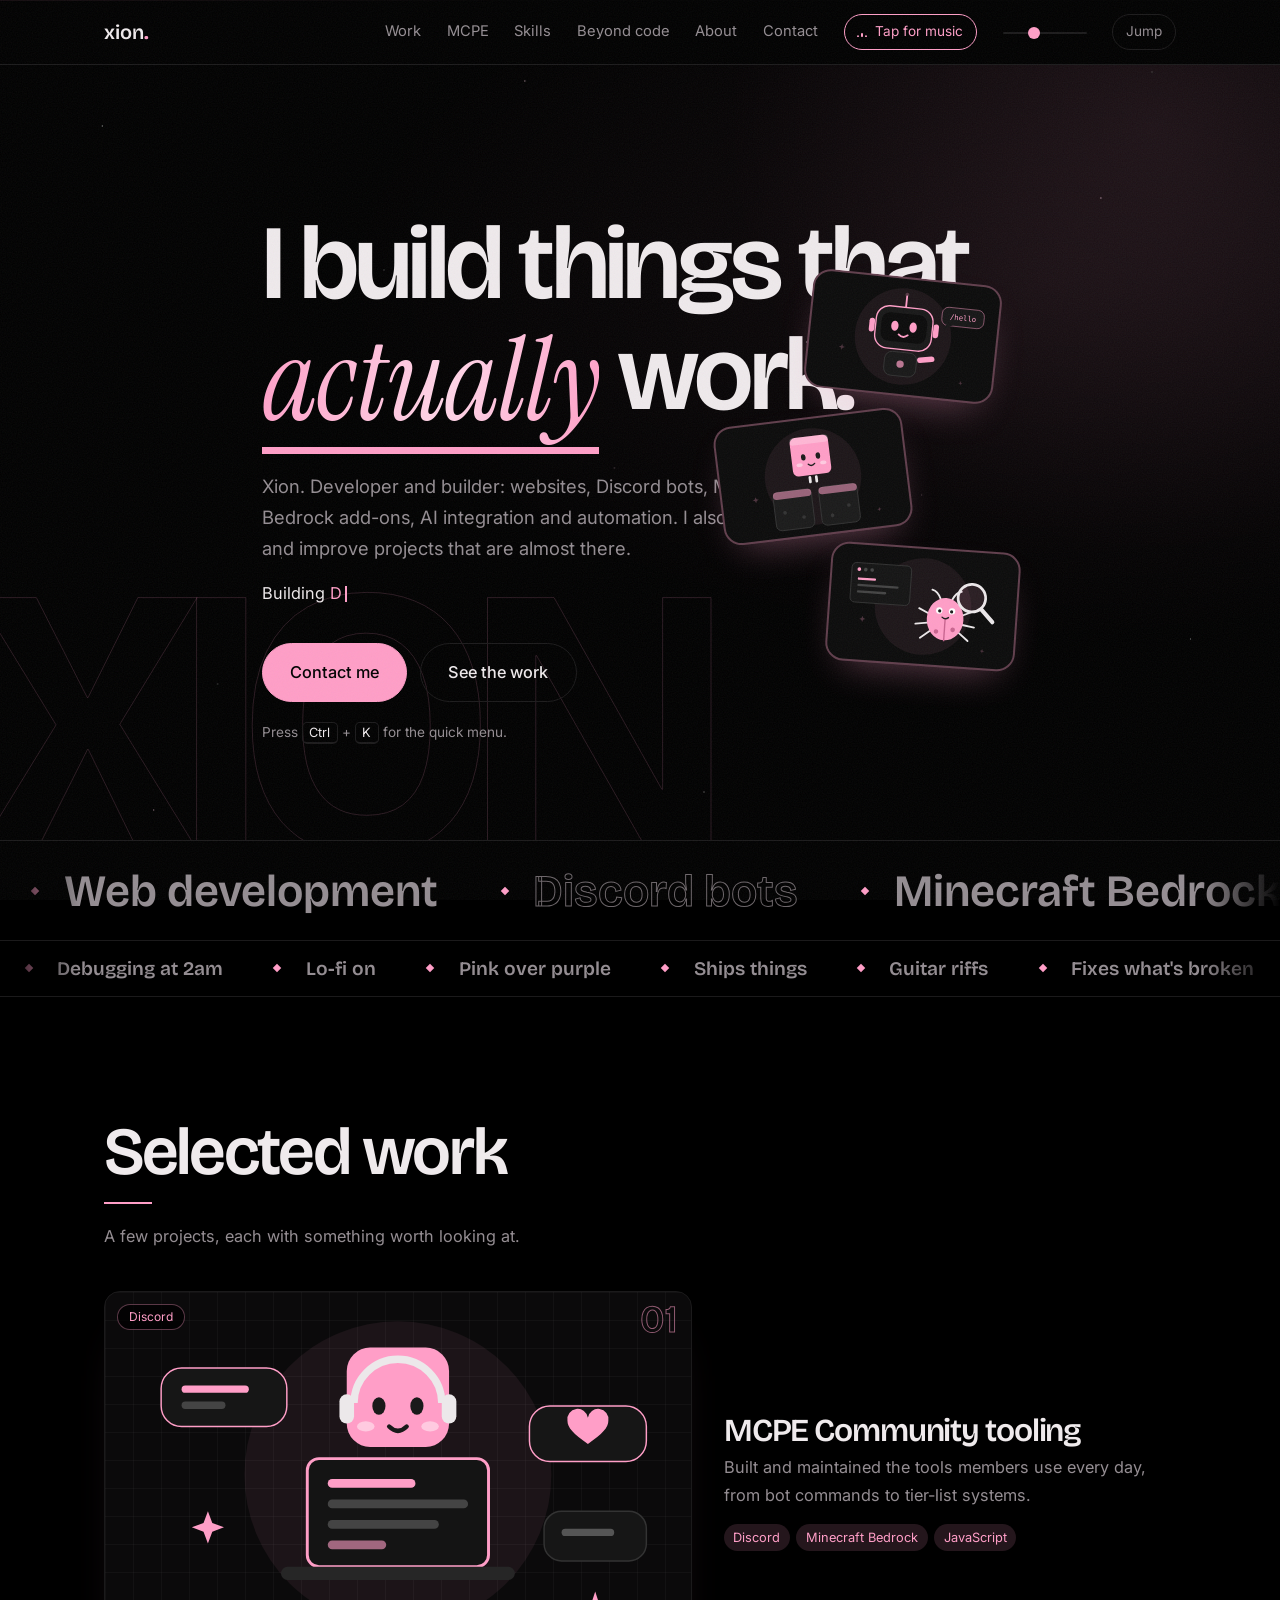
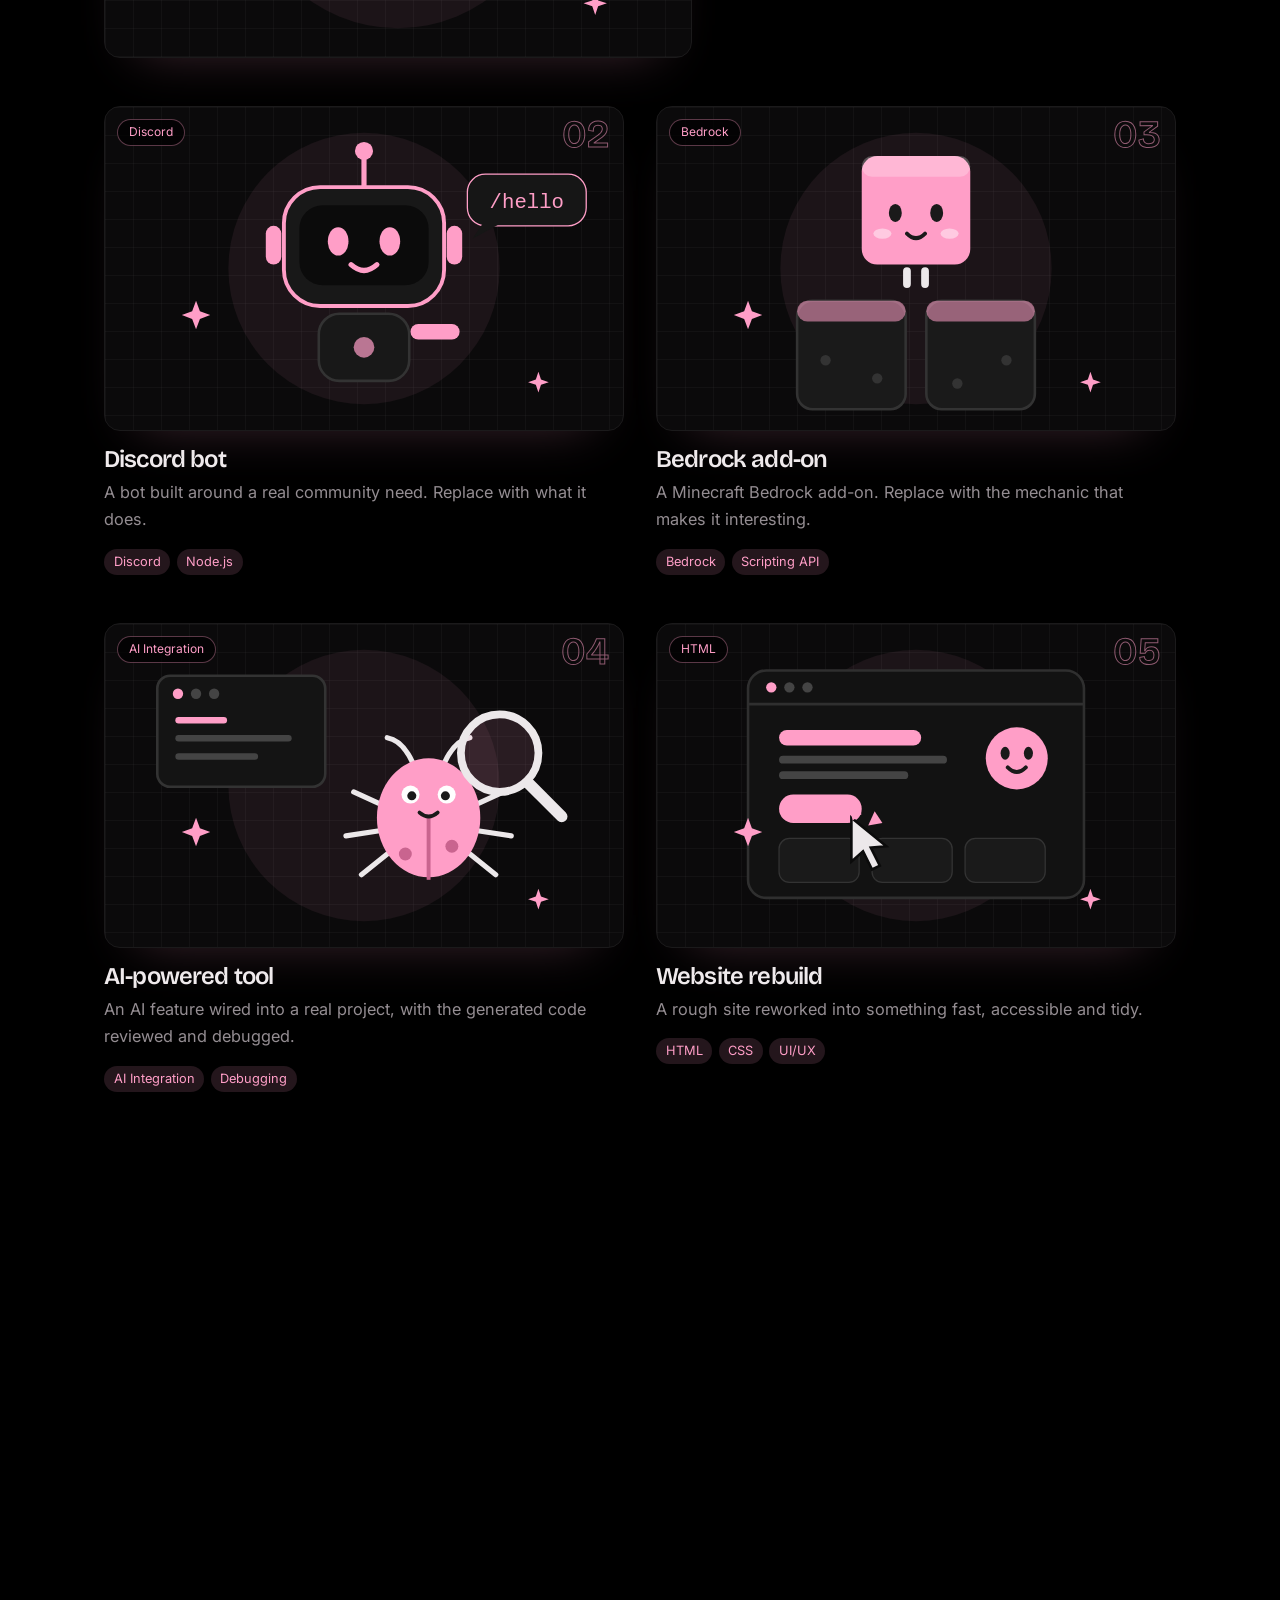
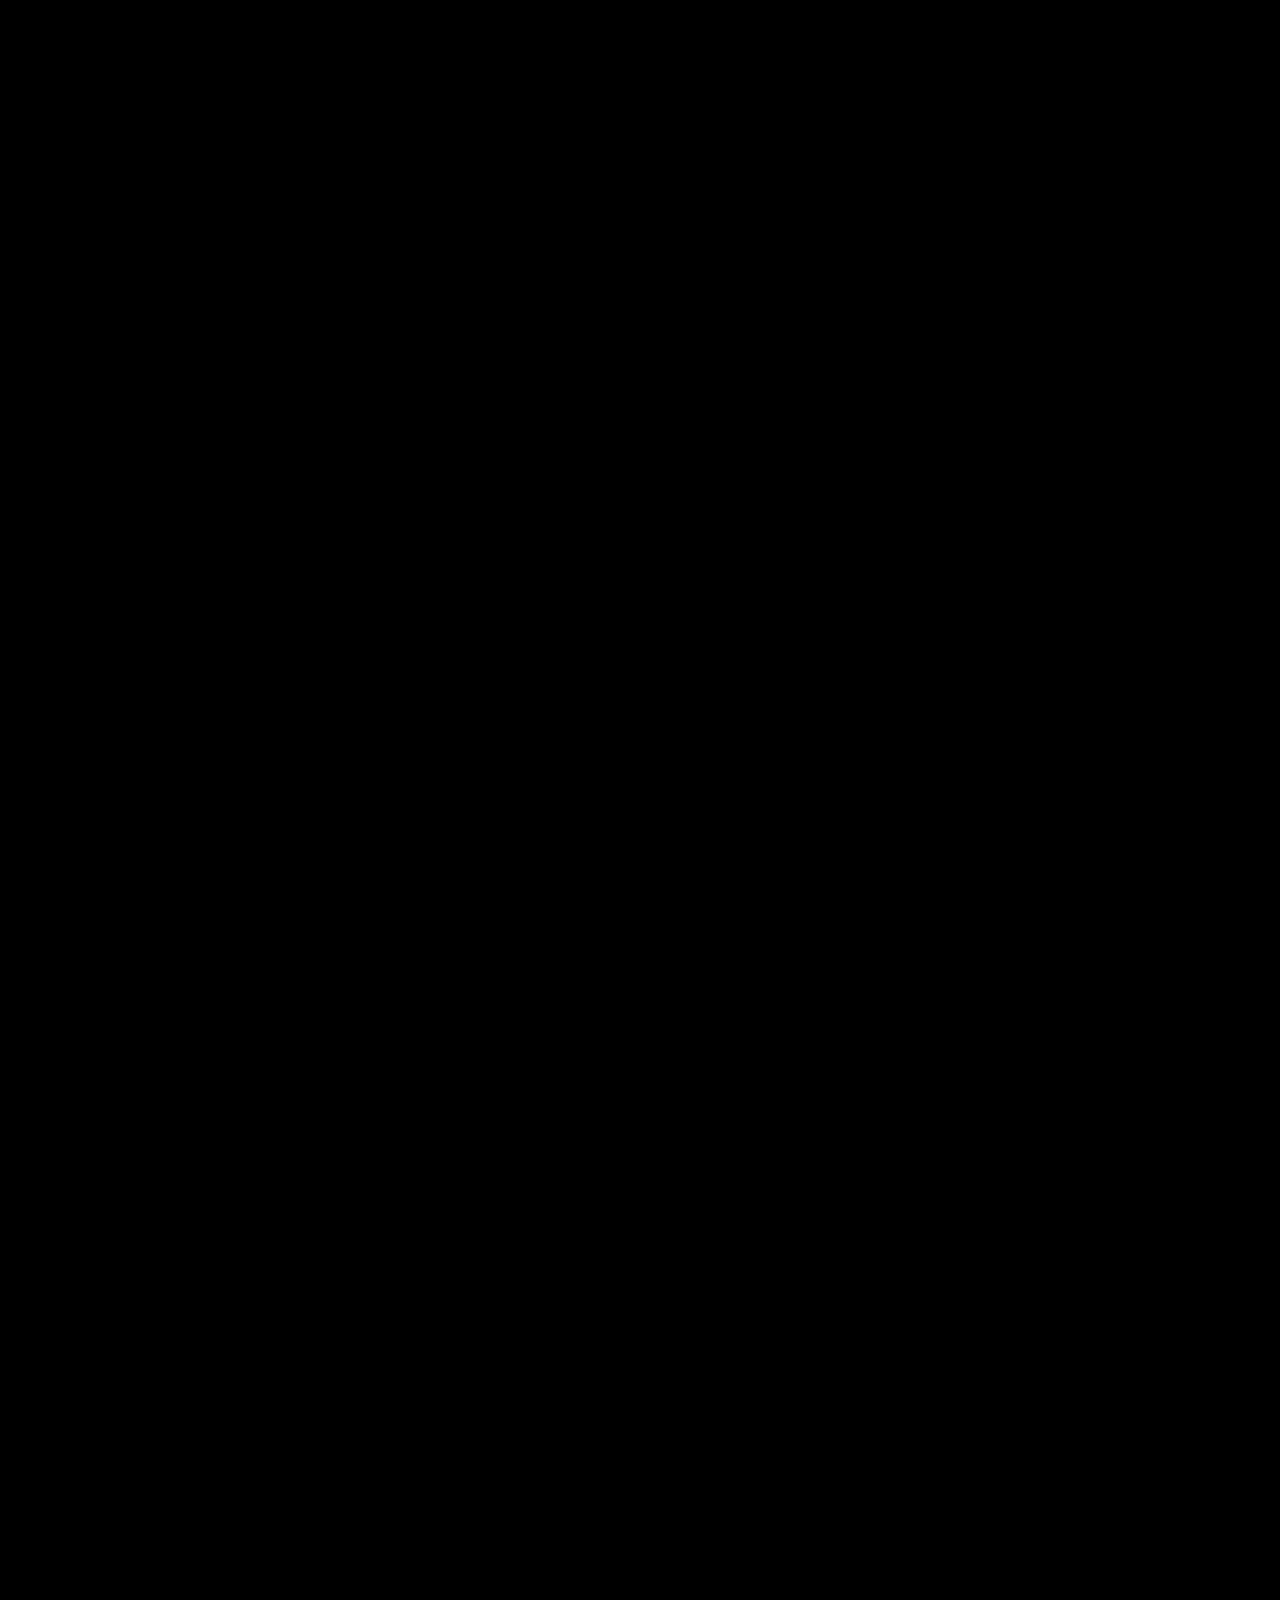
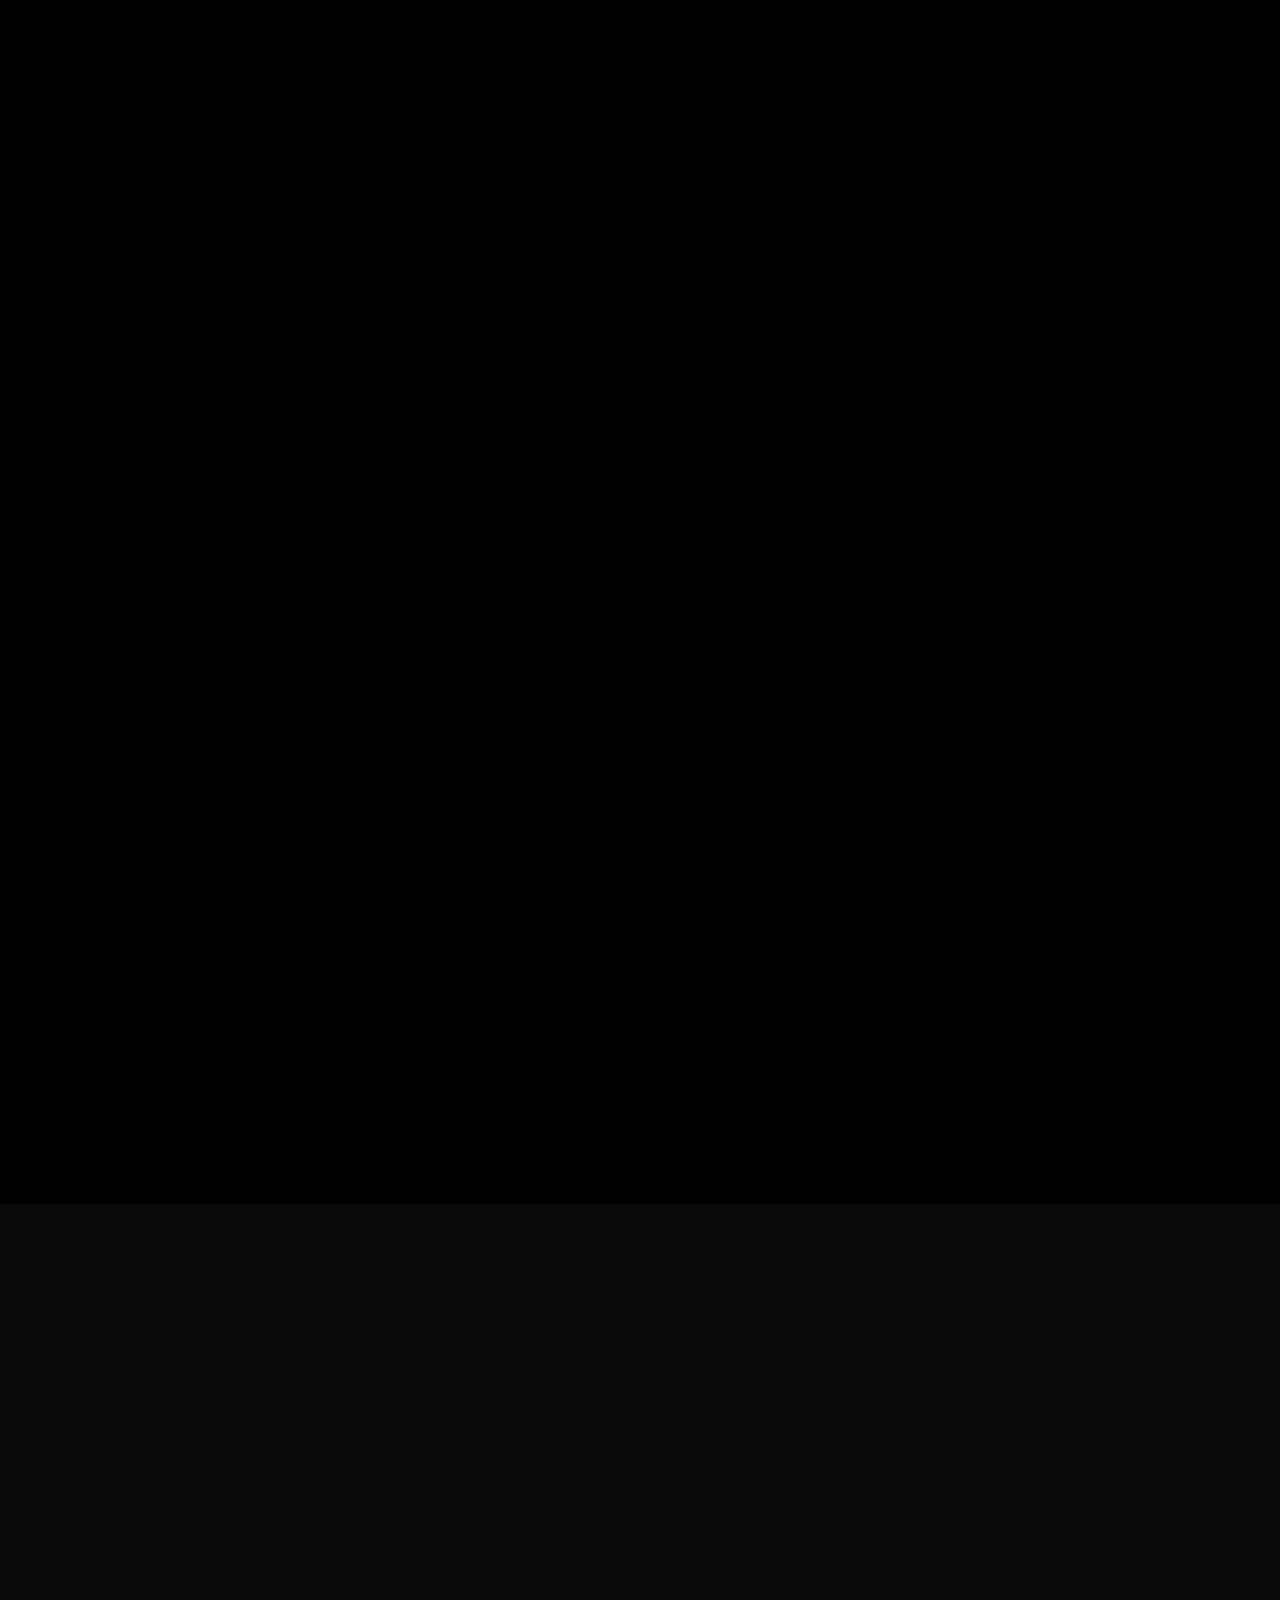
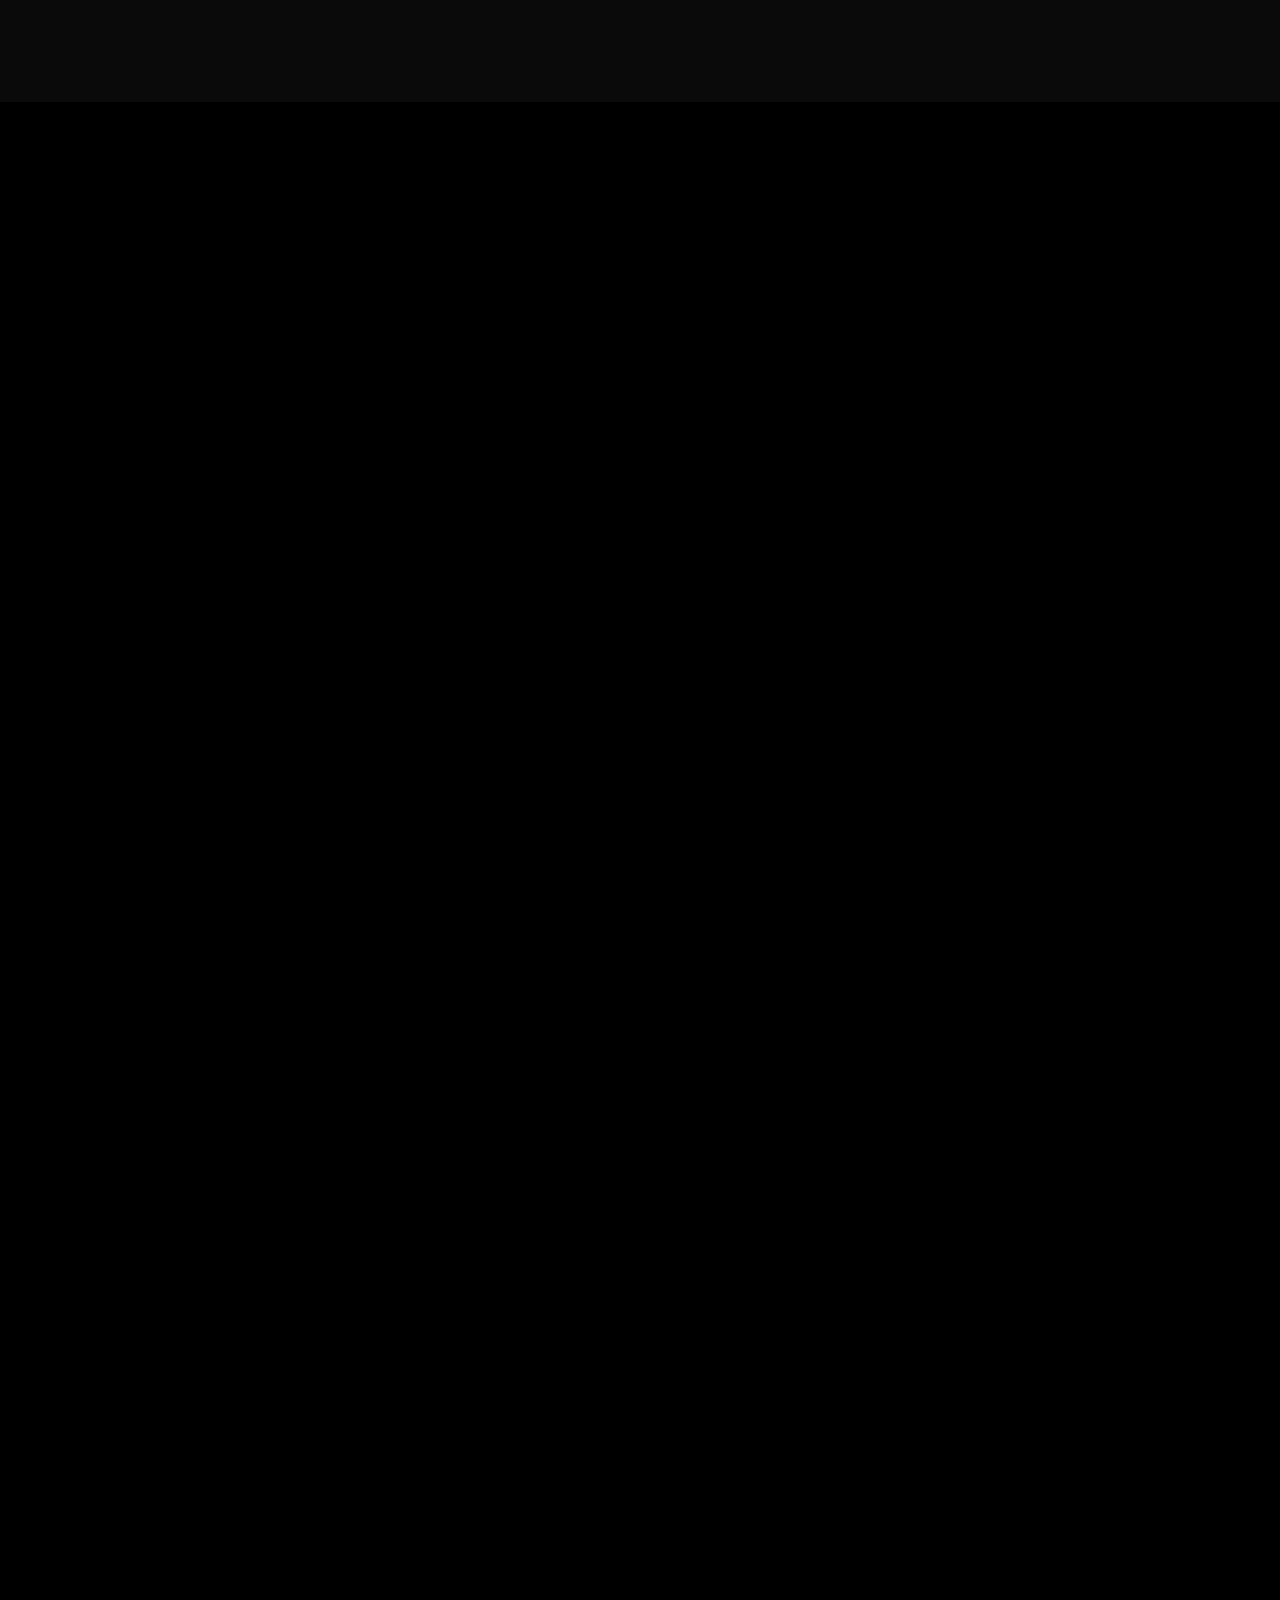
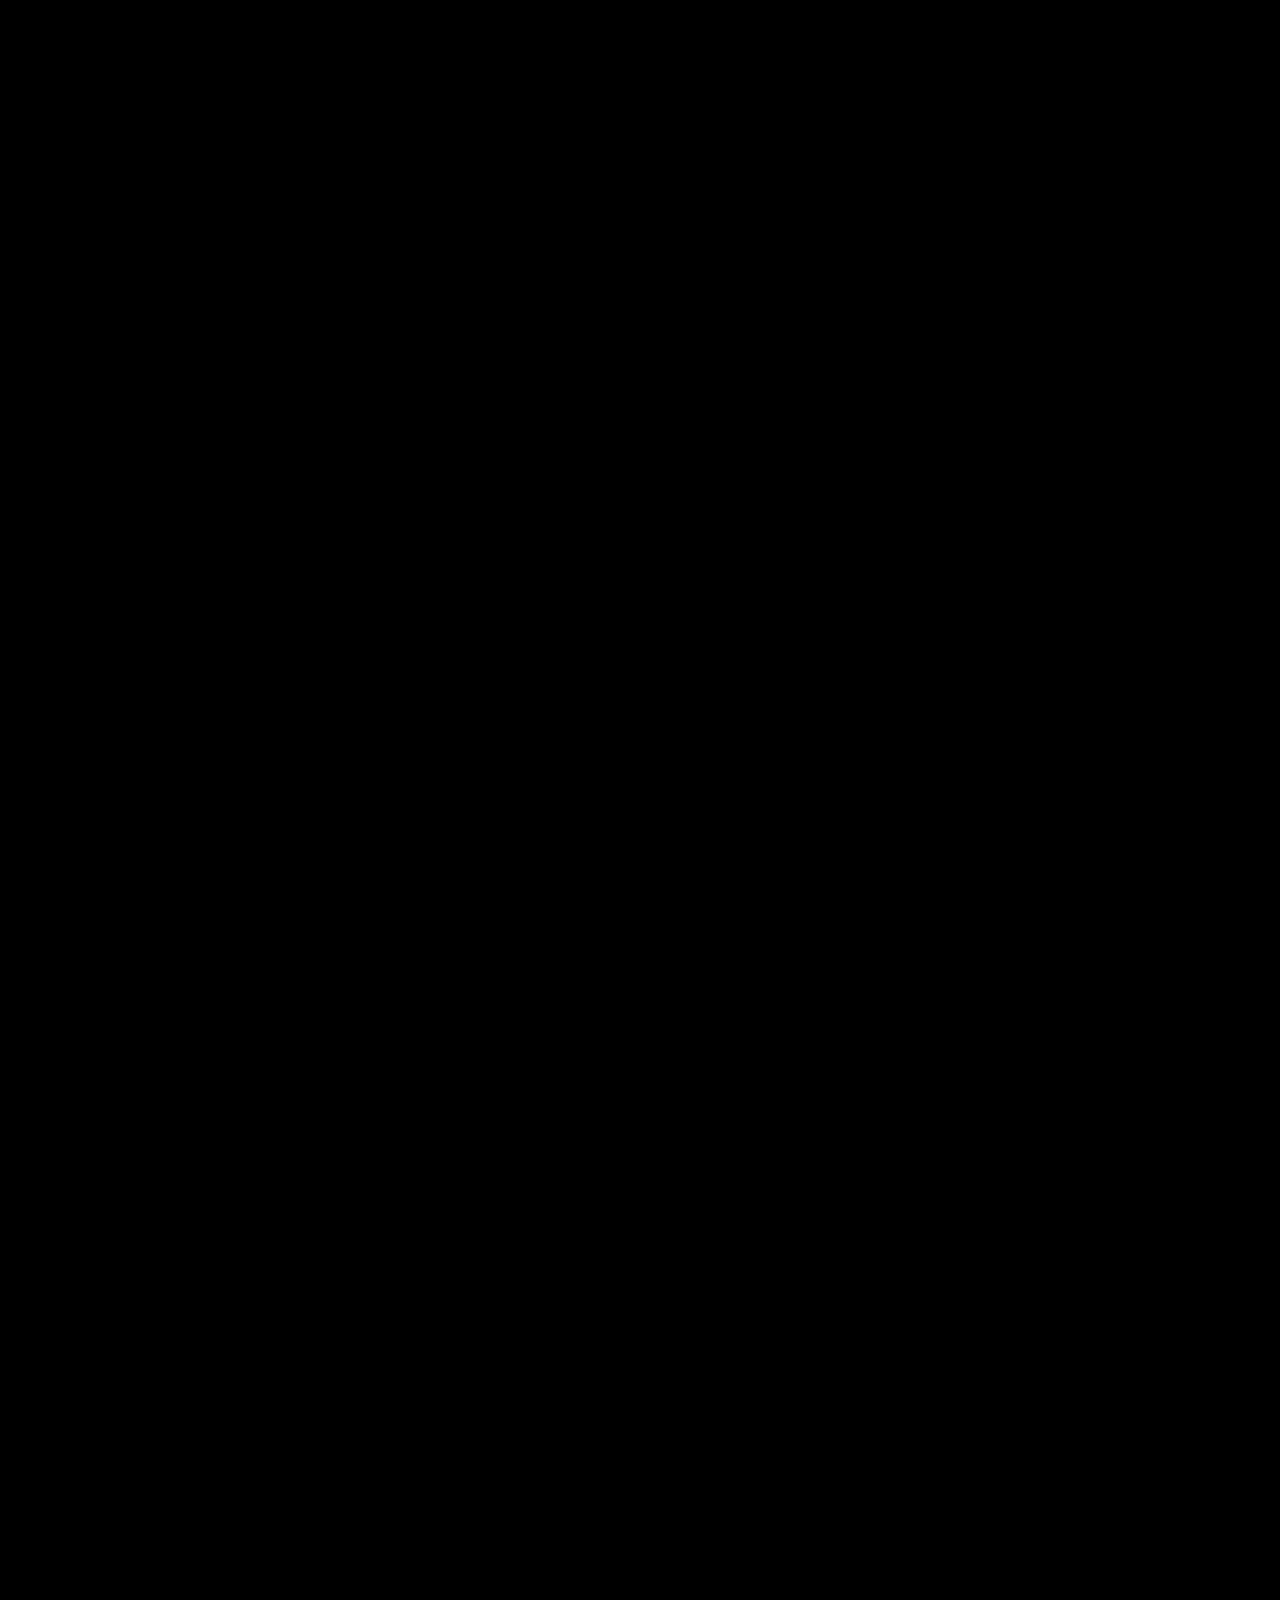
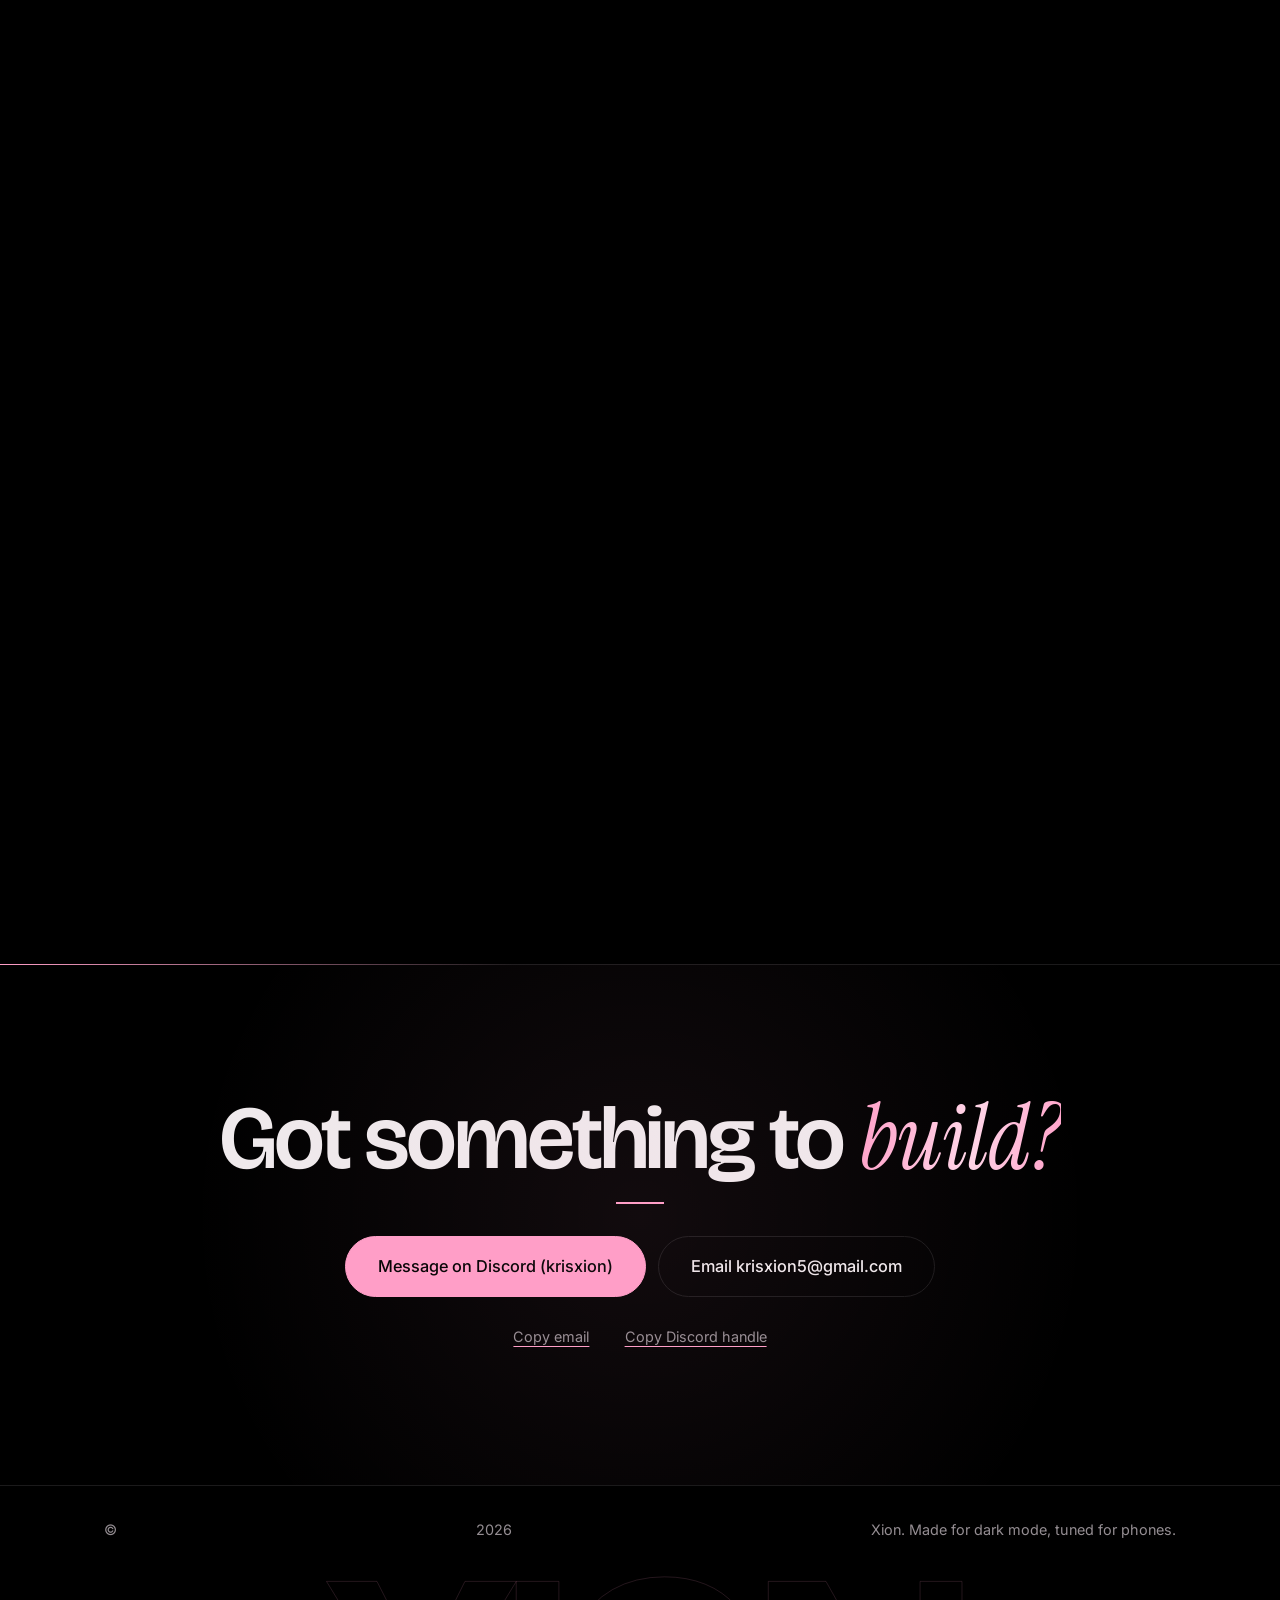
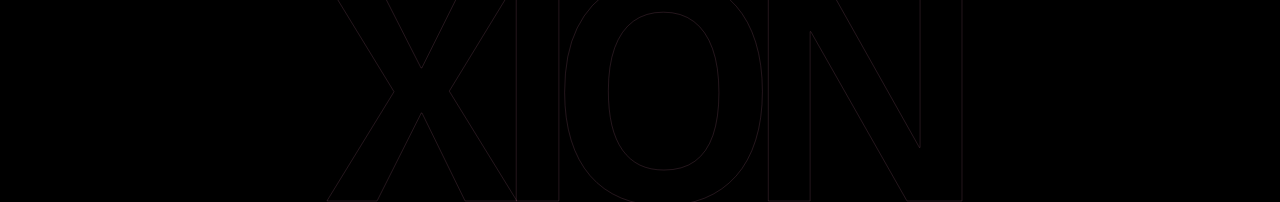
==== commit f0dc4cca: "Cute lofi track + lofi room" ====
--- a/index.html
+++ b/index.html
@@ -105,6 +105,7 @@
 <section id="beats"><div class="wrap">
   <h2 data-split>I make beats too</h2>
   <p class="sub">Not code, just loops. Same itch as building things: start rough, keep tweaking until it feels right.</p>
+  <div class="room rv" aria-hidden="true"><svg viewBox="0 0 320 200"><rect width="320" height="200" rx="18" fill="#0b0a0c"/><rect x="28" y="22" width="112" height="92" rx="10" fill="#07060c" stroke="#ff9ec7" stroke-opacity=".6" stroke-width="2"/><path d="M84 22v92M28 68h112" stroke="#ff9ec7" stroke-opacity=".25"/><path d="M108 40a14 14 0 1 0 8 22 11 11 0 0 1-8-22z" fill="#ffd6e8"/><circle class="rs" cx="50" cy="42" r="1.6" fill="#fff"/><circle class="rs" cx="66" cy="92" r="1.3" fill="#fff" style="animation-delay:-1.3s"/><circle class="rs" cx="124" cy="94" r="1.5" fill="#fff" style="animation-delay:-2.1s"/><rect x="16" y="150" width="288" height="10" rx="5" fill="#1d1b1e"/><rect x="30" y="160" width="6" height="34" fill="#151416"/><rect x="284" y="160" width="6" height="34" fill="#151416"/><path d="M246 150v-46l22-18" stroke="#ece8ea" stroke-width="4" stroke-linecap="round" fill="none"/><path d="M258 80l24 8-8 18z" fill="#ff9ec7"/><path d="M262 106l-30 44h56z" fill="#ff9ec7" opacity=".08"/><rect x="176" y="132" width="22" height="18" rx="5" fill="#ece8ea"/><path d="M198 137q8 0 8 6t-8 5" fill="none" stroke="#ece8ea" stroke-width="3"/><path class="rsteam" d="M183 126q-4-6 0-11" stroke="#ece8ea" stroke-width="2" fill="none" stroke-linecap="round"/><path class="rsteam" style="animation-delay:-1.7s" d="M191 126q4-6 0-11" stroke="#ece8ea" stroke-width="2" fill="none" stroke-linecap="round"/><g class="rcat"><ellipse cx="108" cy="140" rx="34" ry="14" fill="#f2dce6"/><circle cx="80" cy="136" r="13" fill="#f2dce6"/><path d="M69 128l2-12 9 7zM91 128l-2-12-9 7z" fill="#f2dce6"/><path d="M74 137q3 3 6 0M82 137q3 3 6 0" stroke="#7a4a52" stroke-width="2" fill="none" stroke-linecap="round"/><ellipse cx="75" cy="142" rx="3" ry="2" fill="#ff9ec7" opacity=".6"/><path d="M140 142q14 0 12-12" stroke="#f2dce6" stroke-width="6" fill="none" stroke-linecap="round"/></g><path d="M214 150l3-14h14l3 14z" fill="#3a2f3a"/><g class="rplant"><path d="M224 136q-12-14-4-26 6 12 4 26zM224 136q10-12 18-20-2 14-18 20z" fill="#b8e0c8"/></g><g class="rsp"><rect x="262" y="132" width="26" height="18" rx="4" fill="#1d1b1e" stroke="#ff9ec7" stroke-opacity=".6"/><circle cx="275" cy="141" r="5" fill="#ff9ec7" opacity=".7"/></g></svg></div>
   <div id="beat-list" class="beats"></div>
   <p id="beat-empty" class="note">New beats landing here soon.</p>
   <div class="padbox">
@@ -112,6 +113,16 @@
     <div id="pad" class="pad" role="group" aria-label="Beat pad, 16 steps"></div>
     <p class="padhint">Tap the squares to build a pattern. It's a toy, but it makes real sound.</p>
   </div>
+</div></section>
+
+<section id="note"><div class="wrap">
+  <h2 data-split>My note</h2>
+  <a class="notecard" href="note.html">
+    <span class="tunnel" aria-hidden="true"><i style="--k:0"></i><i style="--k:1"></i><i style="--k:2"></i><i style="--k:3"></i></span>
+    <h3>The Infinite Paradox</h3>
+    <p>A thought experiment I could not put down: what happens when a mind tries to defy a perfect prediction of itself? Prediction, recursion and free will, in thirteen short chapters. Not a scientific claim, just a question I followed as far as it went.</p>
+    <span class="go">Read my note</span>
+  </a>
 </div></section>
 
 <section id="about"><div class="wrap cols">
@@ -156,7 +167,7 @@
 <dialog id="cmd" aria-label="Quick jump"><input id="cmdq" type="text" placeholder="Jump to..." aria-label="Search commands" autocomplete="off"><ul id="cmdl" role="listbox" aria-label="Commands"></ul></dialog>
 <div id="toast" class="toast" role="status" aria-live="polite"></div>
 <a class="top-btn" href="#top" aria-label="Back to top"><svg width="18" height="18" viewBox="0 0 24 24" fill="none" stroke="currentColor" stroke-width="2" stroke-linecap="round" stroke-linejoin="round" aria-hidden="true"><path d="M6 15l6-6 6 6"/></svg></a>
-<footer><div class="wrap">© <span id="y"></span> Xion. Made for dark mode, tuned for phones.</div></footer>
+<footer><div class="wrap">© <span id="y"></span> Xion. Made for dark mode, tuned for phones.</div><div class="fwm" aria-hidden="true">XION</div></footer>
 <script>document.getElementById("y").textContent=new Date().getFullYear()</script>
 </body>
 </html>
--- a/css/style.css
+++ b/css/style.css
@@ -427,3 +427,68 @@
 .faq details[open] summary::after{transform:rotate(45deg)}
 .faq details p{padding:0 0 1.2rem;color:var(--dim);animation:rise .4s ease both}
 @media(max-width:640px){.prow{grid-template-columns:2.6rem repeat(8,1fr)}.prow>span{grid-row:span 2}}
+
+/* ===== Round 12: depth, 3D pictures, rail ===== */
+@keyframes stk3d{0%,100%{transform:perspective(800px) rotateY(-9deg) rotateX(3deg)}50%{transform:perspective(800px) rotateY(9deg) rotateX(-3deg) translateY(-12px)}}
+@keyframes dv3{0%,100%{transform:perspective(1200px) rotateY(-6deg)}50%{transform:perspective(1200px) rotateY(6deg) translateY(-8px)}}
+@keyframes sd1{50%{transform:translate(5px,-3px)}}
+@keyframes sd3{50%{transform:translate(-7px,5px)}}
+.stk{animation-name:stk3d}
+.dev{animation-name:dv3}
+.media svg{display:block;width:100%;height:100%;transition:transform .8s cubic-bezier(.2,.8,.2,1)}
+.media svg .d1{translate:calc(var(--px,0)*10px) calc(var(--py,0)*8px);transition:translate .35s ease-out;animation:sd1 9s ease-in-out infinite}
+.media svg .d2{translate:calc(var(--px,0)*-6px) calc(var(--py,0)*-5px);transition:translate .35s ease-out}
+.media svg .d3{translate:calc(var(--px,0)*-18px) calc(var(--py,0)*-14px);transition:translate .35s ease-out;animation:sd3 6s ease-in-out infinite}
+.media.off svg *{animation-play-state:paused}
+.project .media{box-shadow:0 26px 50px -34px rgba(255,158,199,.28)}
+.mascot svg{transform:perspective(700px) rotateY(calc(var(--ex,0)*3deg)) rotateX(calc(var(--ey,0)*-2.5deg));transition:transform .25s}
+.hero h1 em,.contact h2 em,.quote em{background:linear-gradient(100deg,#ff9ec7,#ffd6e8 55%,#ff9ec7);-webkit-background-clip:text;background-clip:text;color:transparent}
+@media(hover:hover){.project:hover .media svg{transform:scale(1.05)}}
+@media(hover:none){.stk{animation:none}}
+.rail{position:fixed;right:1.1rem;top:50%;z-index:6;display:flex;flex-direction:column;gap:.9rem;transform:translateY(-50%)}
+.rail a{position:relative;width:10px;height:10px;border:1px solid var(--dim);border-radius:50%;transition:transform .3s,background .3s,border-color .3s}
+.rail a::after{content:"";position:absolute;inset:-8px}
+.rail a::before{content:attr(data-l);position:absolute;right:20px;top:50%;opacity:0;transform:translate(6px,-50%);white-space:nowrap;font-size:.75rem;color:var(--text);pointer-events:none;transition:opacity .25s,transform .25s}
+.rail a:hover::before,.rail a:focus-visible::before{opacity:1;transform:translate(0,-50%)}
+.rail a[aria-current]{background:var(--pink);border-color:var(--pink);transform:scale(1.3)}
+.booting .rail{display:none}
+@media(max-width:1100px){.rail{display:none}}
+footer{position:relative;overflow:hidden}
+.fwm{margin-top:1.5rem;text-align:center;font:600 clamp(6rem,26vw,22rem)/.75 "Bricolage Grotesque",sans-serif;letter-spacing:-.06em;color:transparent;-webkit-text-stroke:1px rgba(255,158,199,.14);user-select:none;pointer-events:none;margin-bottom:-.14em}
+
+/* ===== My note teaser ===== */
+@keyframes tun{0%{transform:scale(.06);opacity:0}15%{opacity:.75}100%{transform:scale(2.6);opacity:0}}
+.notecard{position:relative;display:grid;gap:1rem;overflow:hidden;padding:clamp(1.6rem,5vw,3rem);border:1px solid var(--line);border-radius:20px;background:var(--surface);text-decoration:none;transition:border-color .3s,transform .5s cubic-bezier(.2,.8,.2,1)}
+.notecard:hover{border-color:var(--pink);transform:translateY(-4px)}
+.notecard h3{position:relative;font:italic 400 clamp(2.2rem,7vw,4.6rem)/1 "Instrument Serif",Georgia,serif;letter-spacing:-.01em;margin:0}
+.notecard p{position:relative;max-width:46ch;color:var(--dim)}
+.notecard .go{position:relative;color:var(--pink)}
+.notecard .tunnel{position:absolute;right:-6%;top:50%;width:62%;aspect-ratio:1;display:grid;place-items:center;transform:translateY(-50%);pointer-events:none}
+.notecard .tunnel i{position:absolute;width:100%;aspect-ratio:1;border:1px solid rgba(255,158,199,.35);border-radius:50%;opacity:0;animation:tun 10s linear infinite;animation-delay:calc(var(--k)*-2.5s)}
+.notecard .tunnel i:nth-child(even){border-style:dashed}
+.notecard.off .tunnel i{animation-play-state:paused}
+
+/* ===== Round 13: cute lo-fi room, stars, notes ===== */
+@keyframes twk2{to{opacity:.7}}
+@keyframes noteup{0%{opacity:0;transform:translate(var(--x),0) scale(.6)}15%{opacity:1}100%{opacity:0;transform:translate(calc(var(--x)*2),-46px) rotate(14deg) scale(1)}}
+@keyframes rs{50%{opacity:.2}}
+@keyframes steam{0%{opacity:0;transform:translateY(4px)}40%{opacity:.7}100%{opacity:0;transform:translateY(-8px)}}
+@keyframes breathe{50%{transform:scaleY(1.05)}}
+@keyframes sway{50%{transform:rotate(4deg)}}
+.stars{position:fixed;inset:0;z-index:-1;pointer-events:none}
+.stars::before,.stars::after{content:"";position:absolute;inset:0;background-repeat:no-repeat}
+.stars::before{opacity:.5;background-image:radial-gradient(1.2px 1.2px at 8% 14%,#fff,transparent),radial-gradient(1px 1px at 22% 62%,#fff,transparent),radial-gradient(1.2px 1.2px at 41% 9%,#ffd6e8,transparent),radial-gradient(1px 1px at 63% 38%,#fff,transparent),radial-gradient(1.4px 1.4px at 86% 22%,#ffd6e8,transparent),radial-gradient(1px 1px at 93% 71%,#fff,transparent),radial-gradient(1px 1px at 55% 88%,#fff,transparent),radial-gradient(1.2px 1.2px at 12% 90%,#ffd6e8,transparent)}
+.stars::after{opacity:.2;animation:twk2 6s ease-in-out infinite alternate;background-image:radial-gradient(1.4px 1.4px at 30% 30%,#fff,transparent),radial-gradient(1.2px 1.2px at 72% 55%,#ffd6e8,transparent),radial-gradient(1.4px 1.4px at 17% 76%,#fff,transparent),radial-gradient(1.2px 1.2px at 90% 8%,#fff,transparent),radial-gradient(1.4px 1.4px at 48% 52%,#ffd6e8,transparent)}
+@media(hover:none){.stars::after{animation:none}}
+.mbtn{position:relative}
+.mnote{position:absolute;left:50%;top:-2px;color:var(--pink);font:600 .95rem/1 Georgia,serif;font-style:normal;pointer-events:none;animation:noteup 3.2s ease-out forwards}
+.js .skills li.rv.in{animation-timing-function:cubic-bezier(.34,1.56,.64,1)}
+.room{max-width:520px;margin:1.5rem 0}
+.room svg{display:block;width:100%;height:auto;border:1px solid var(--line);border-radius:18px}
+.rs{animation:rs 3s ease-in-out infinite}
+.rsteam{animation:steam 3.4s ease-out infinite}
+.rcat{transform-box:fill-box;transform-origin:50% 100%;animation:breathe 4s ease-in-out infinite}
+.rplant{transform-box:fill-box;transform-origin:50% 100%;animation:sway 5s ease-in-out infinite}
+.rsp{transform-box:fill-box;transform-origin:center;transition:transform .12s}
+.beat .rsp{transform:scale(1.14)}
+.room.off *{animation-play-state:paused}
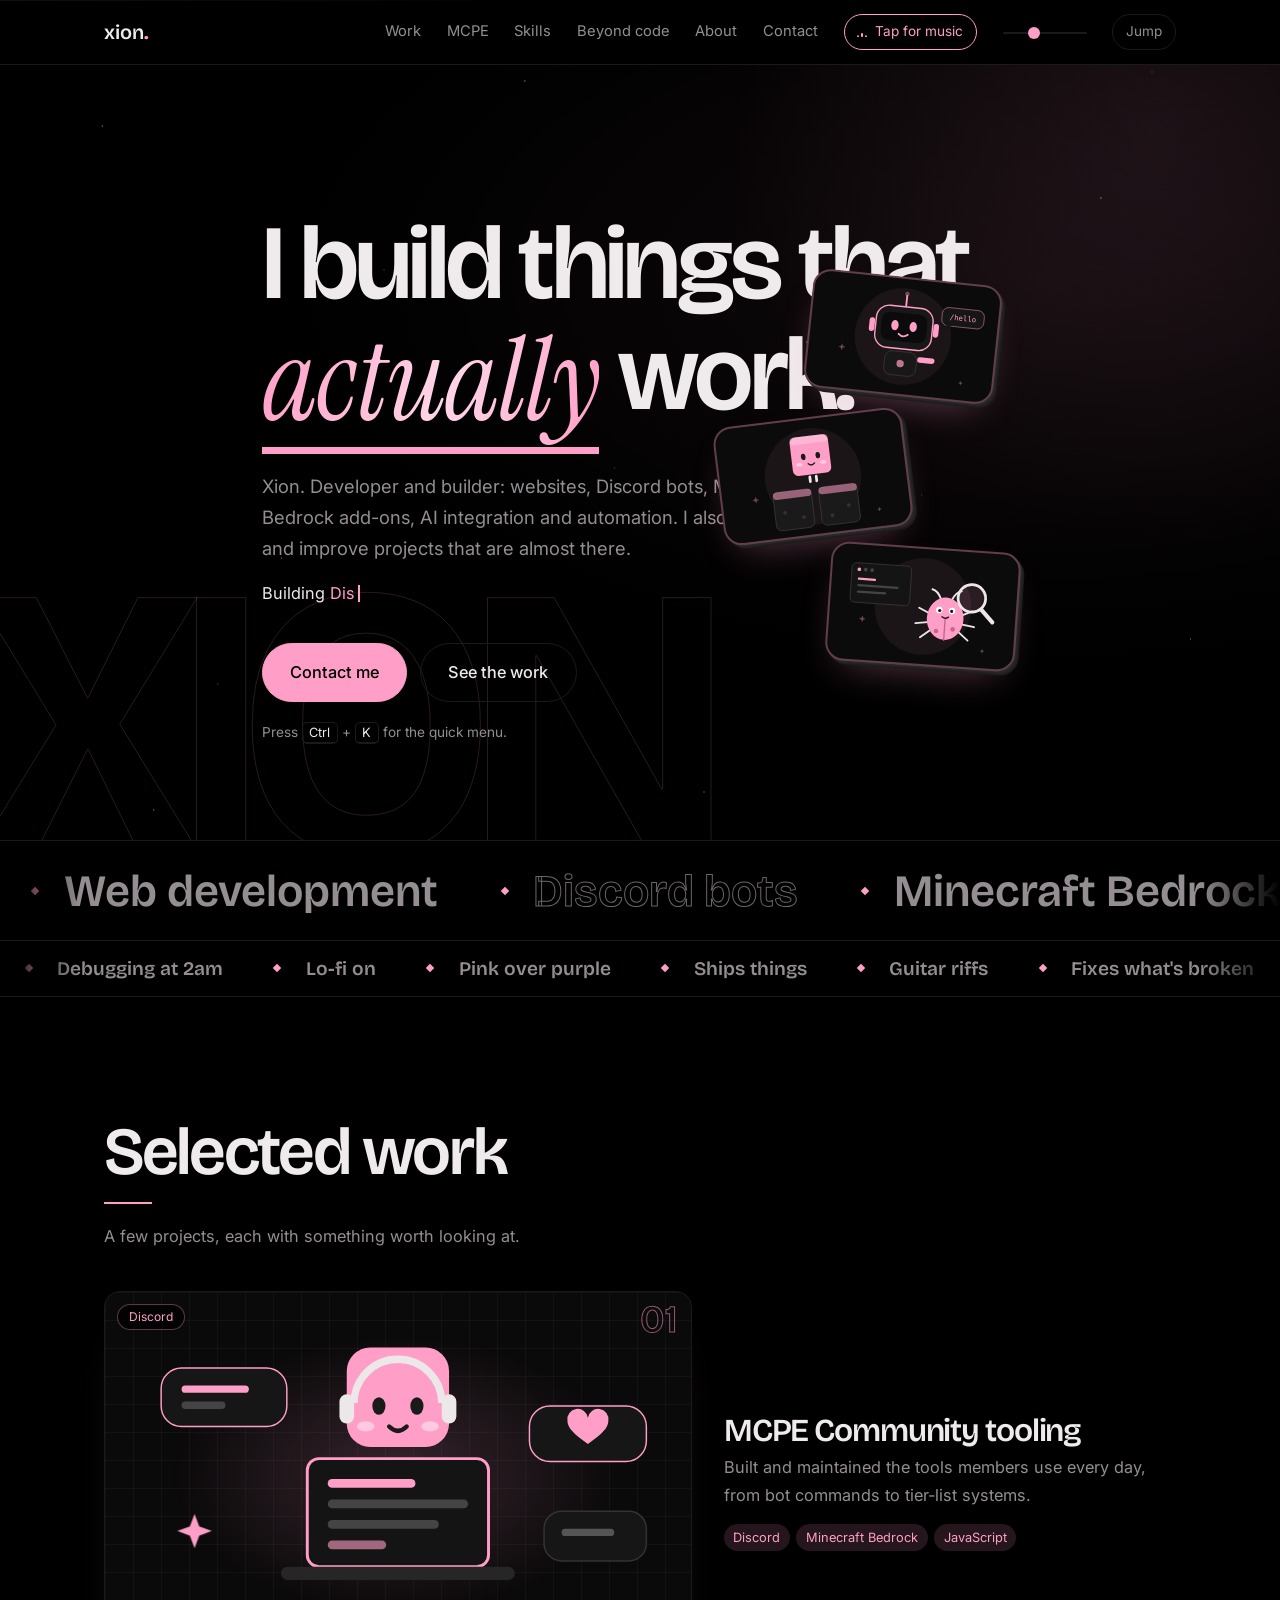
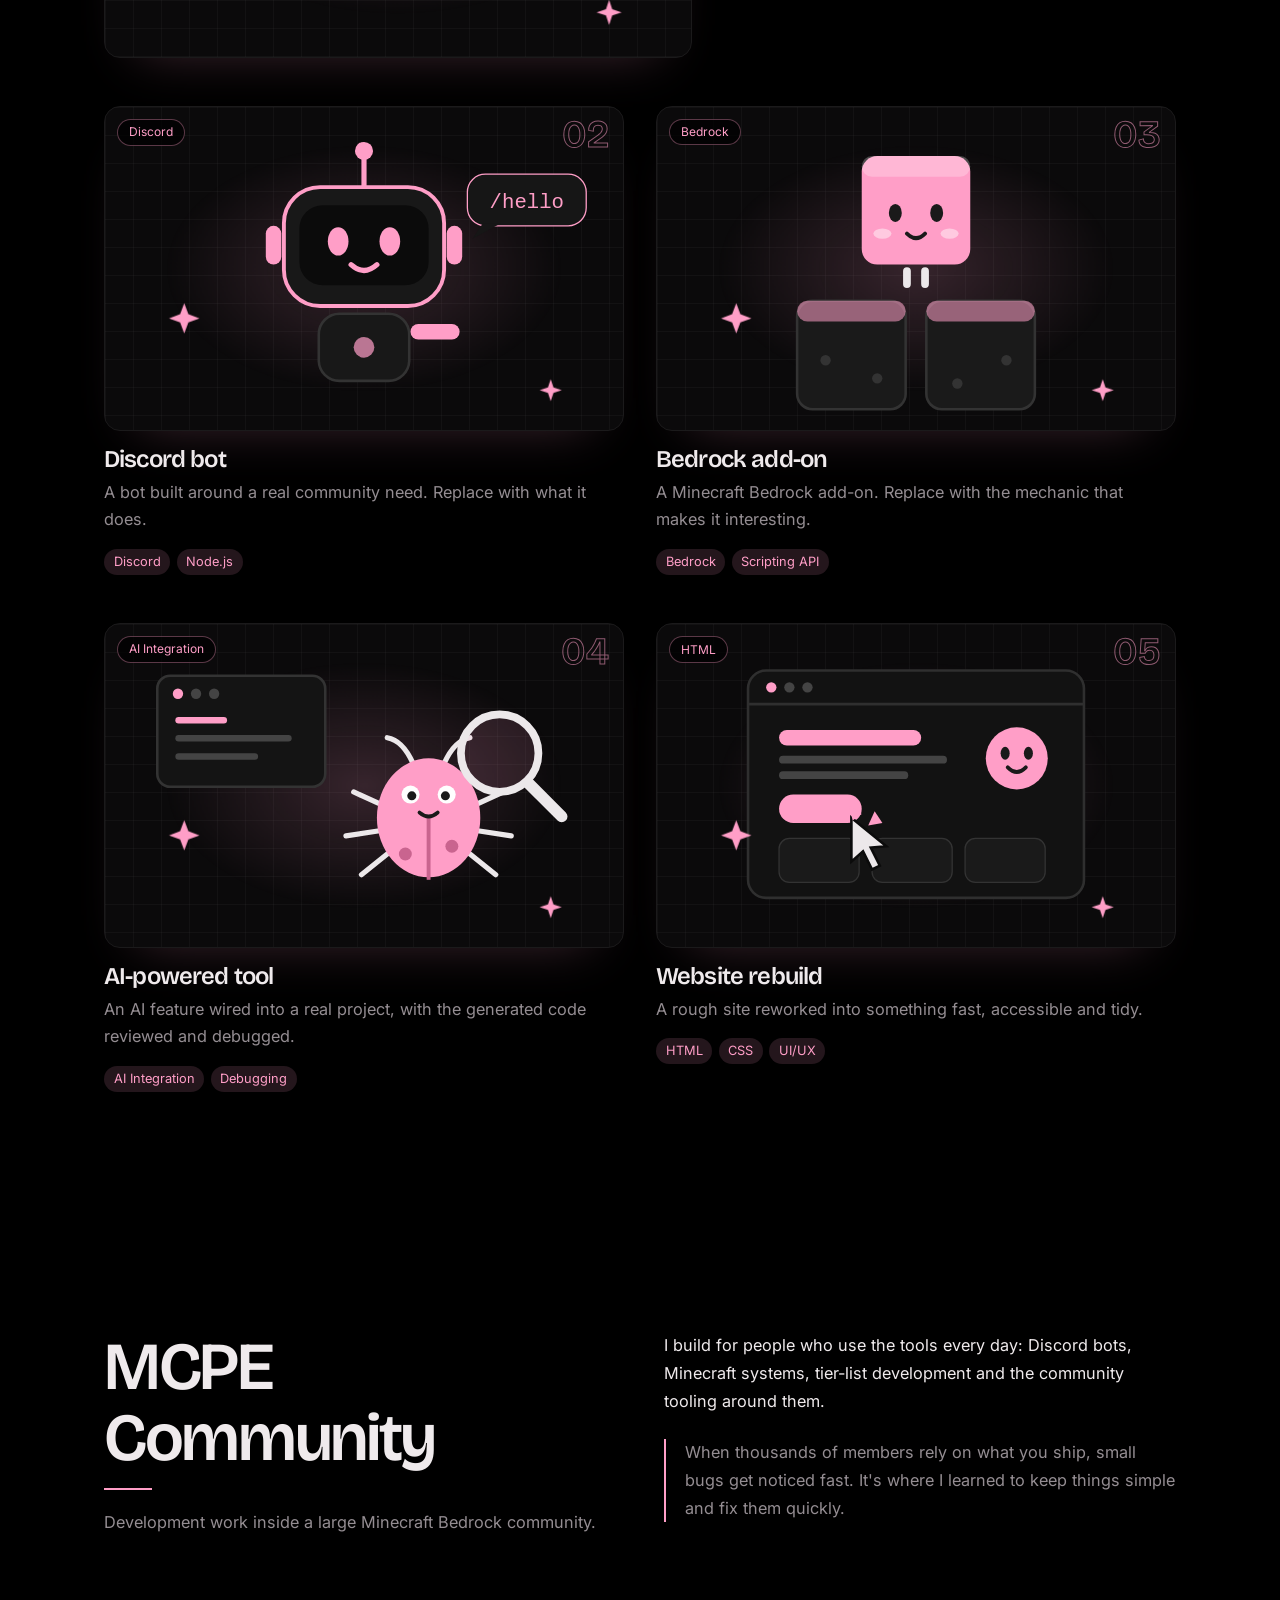
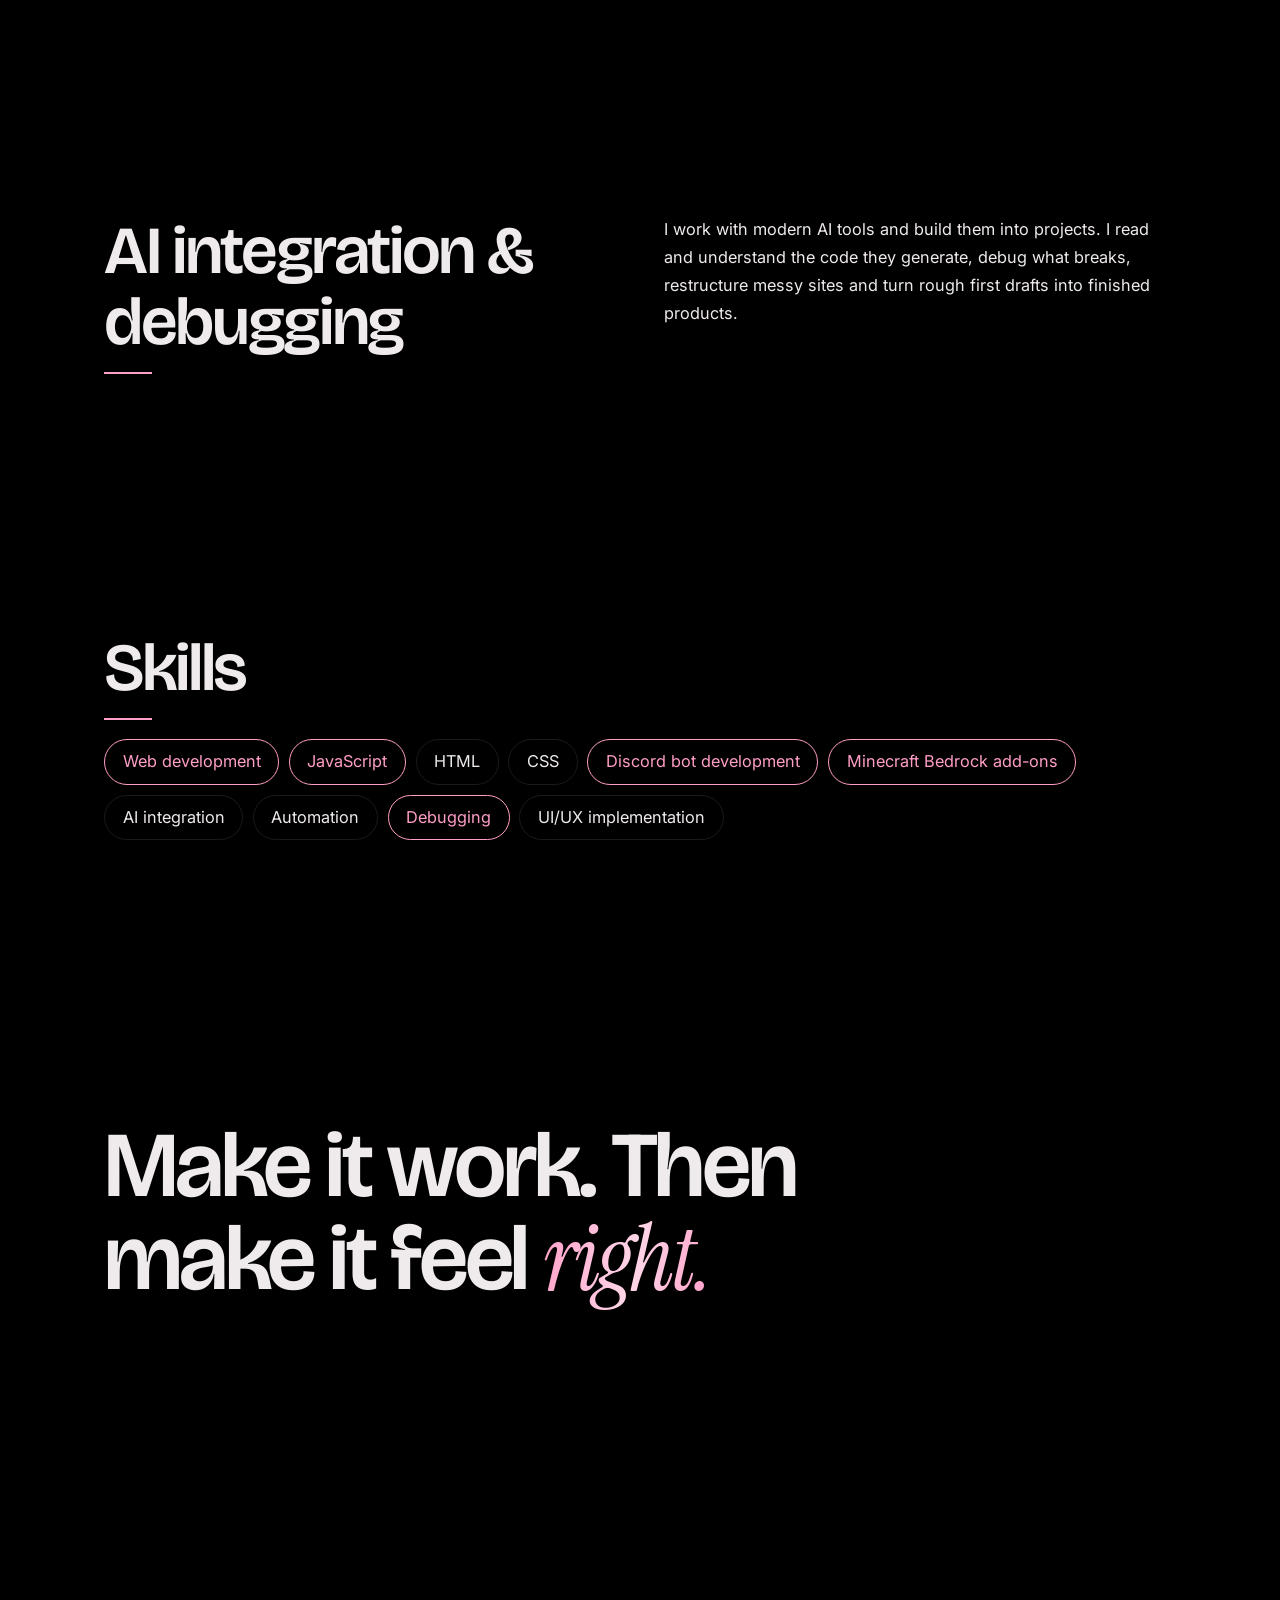
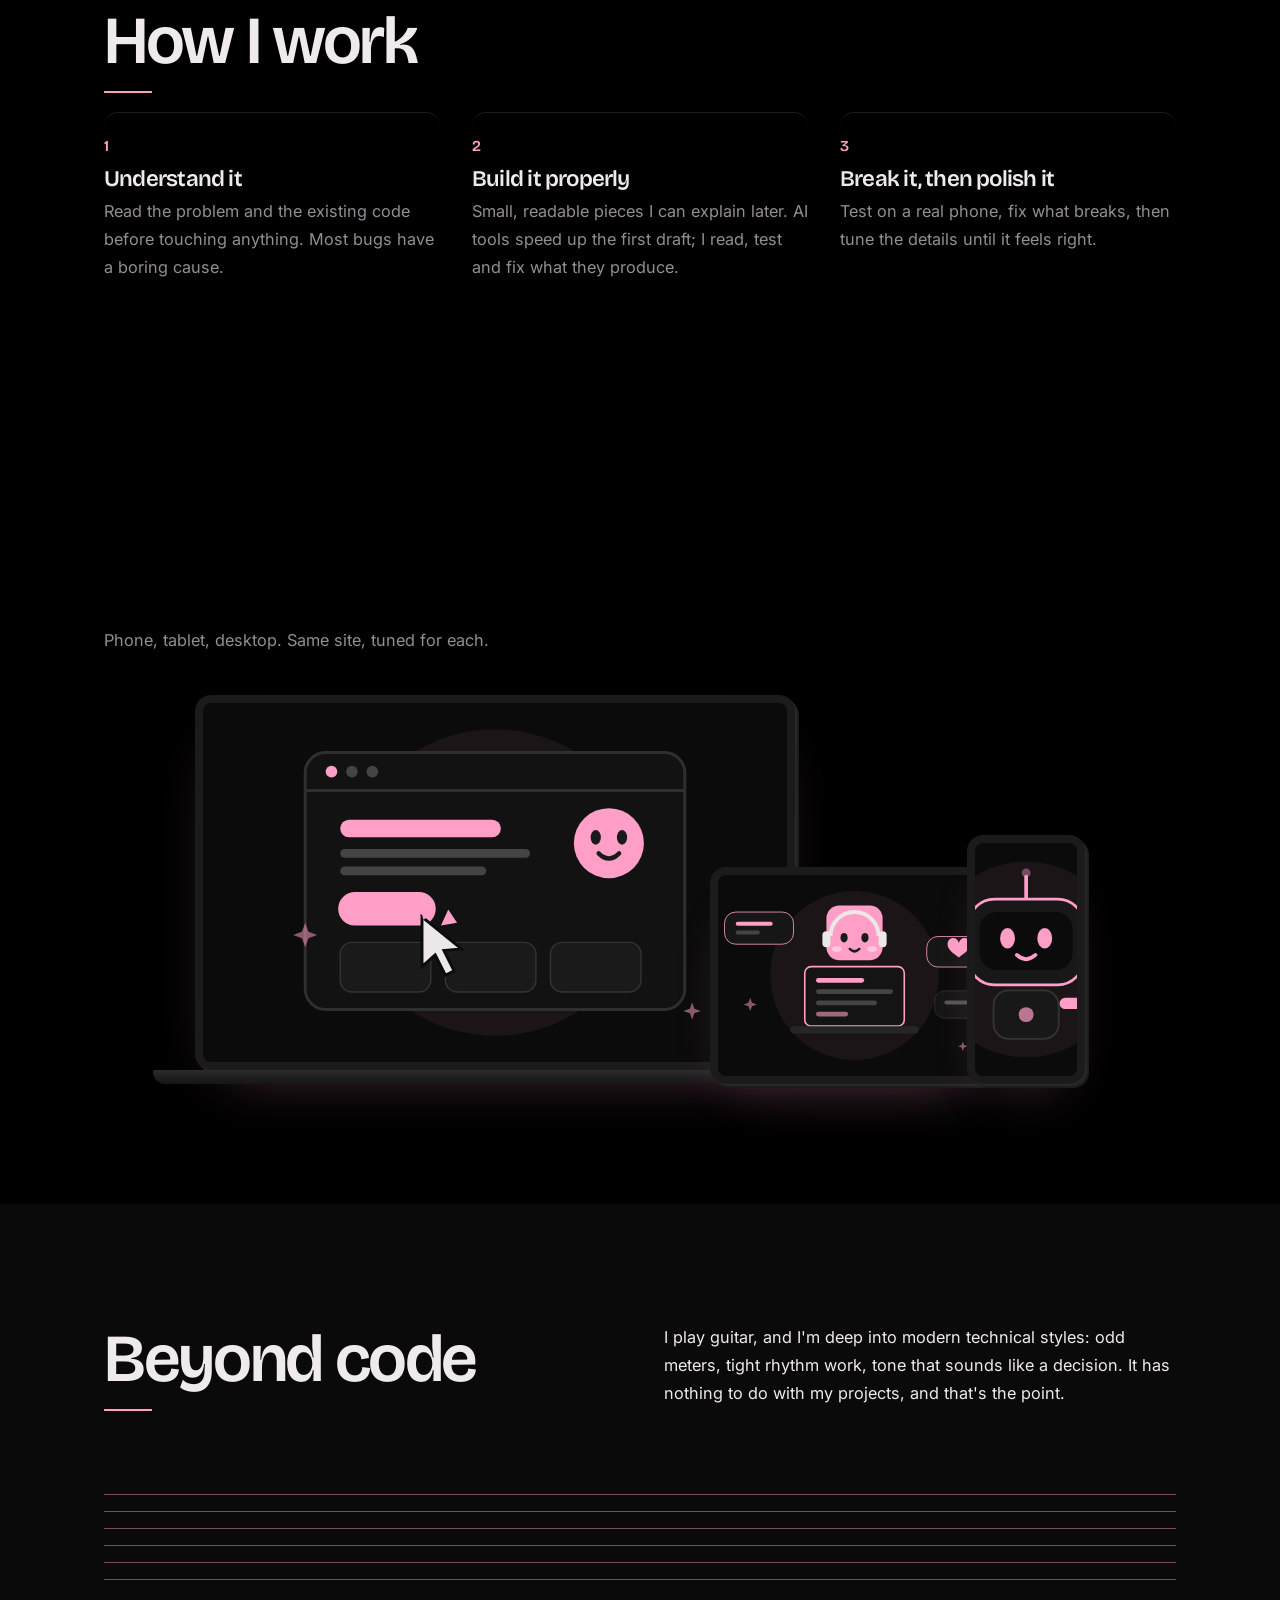
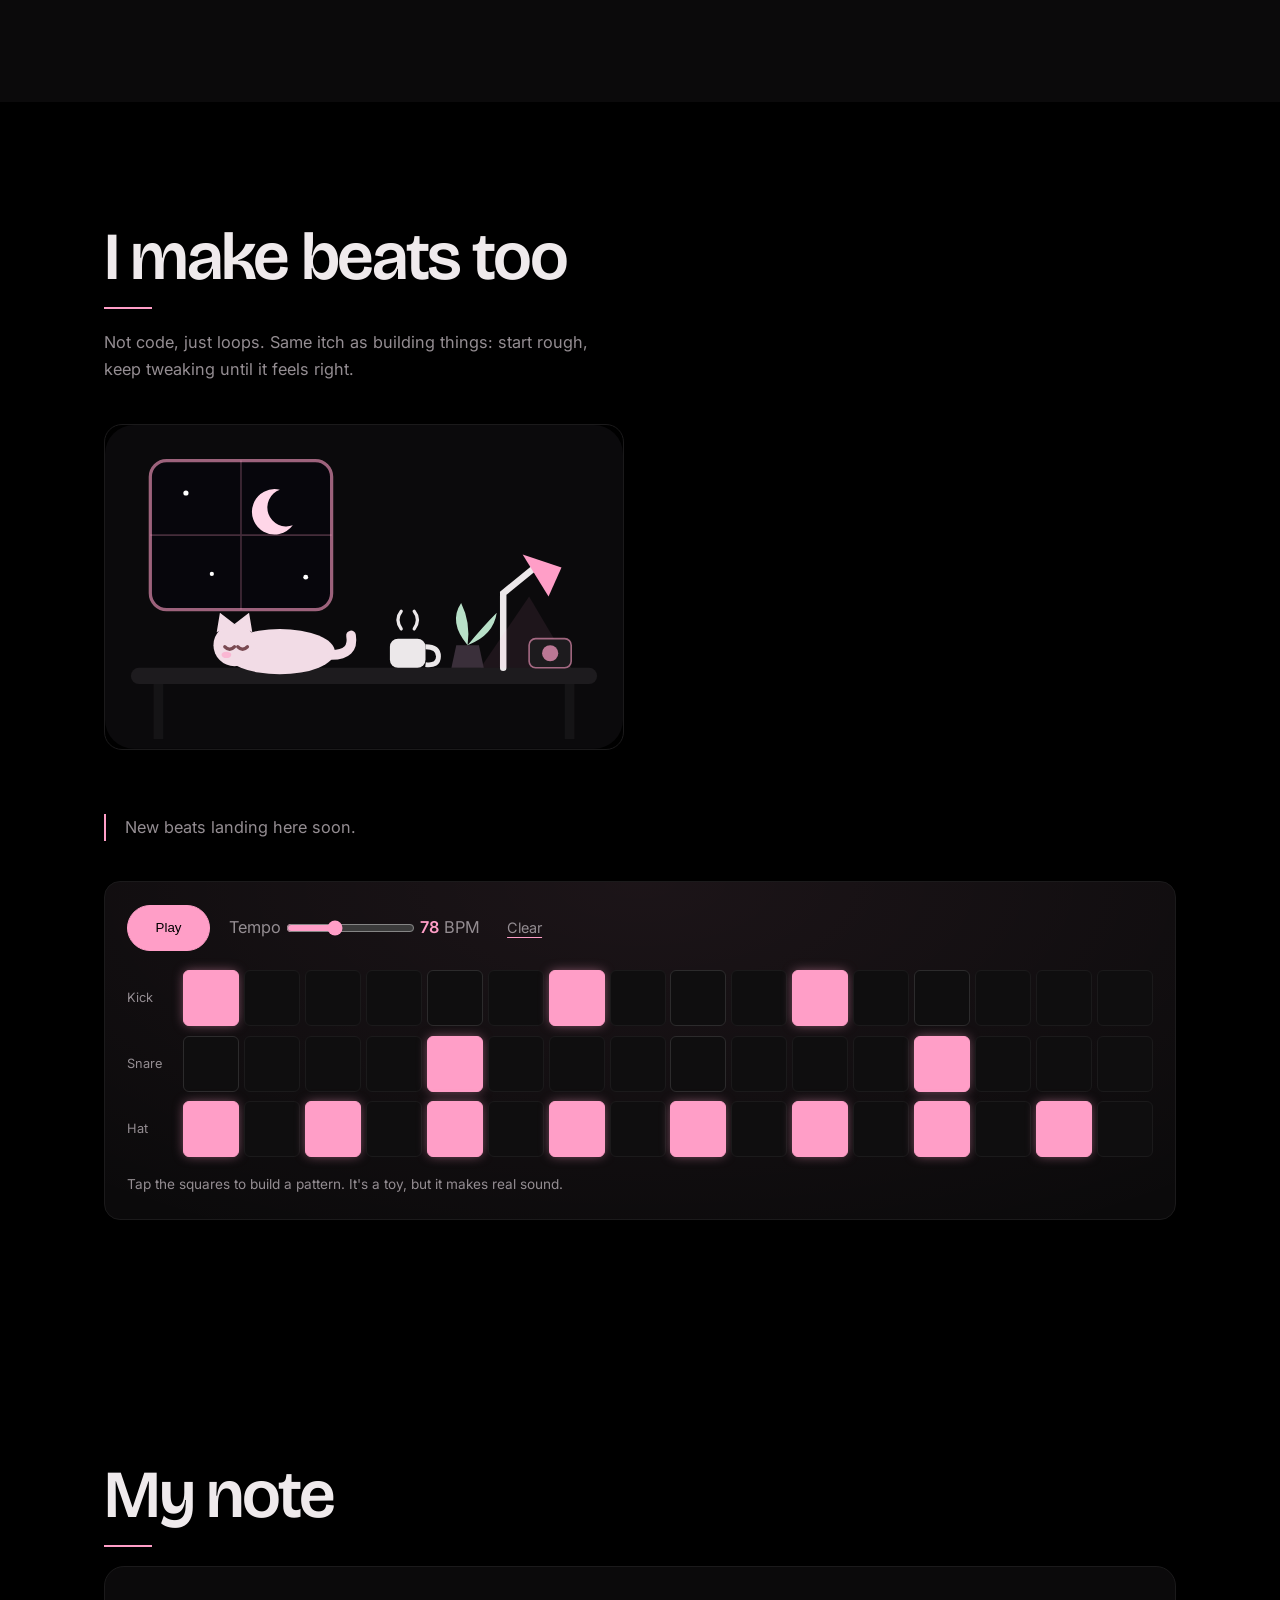
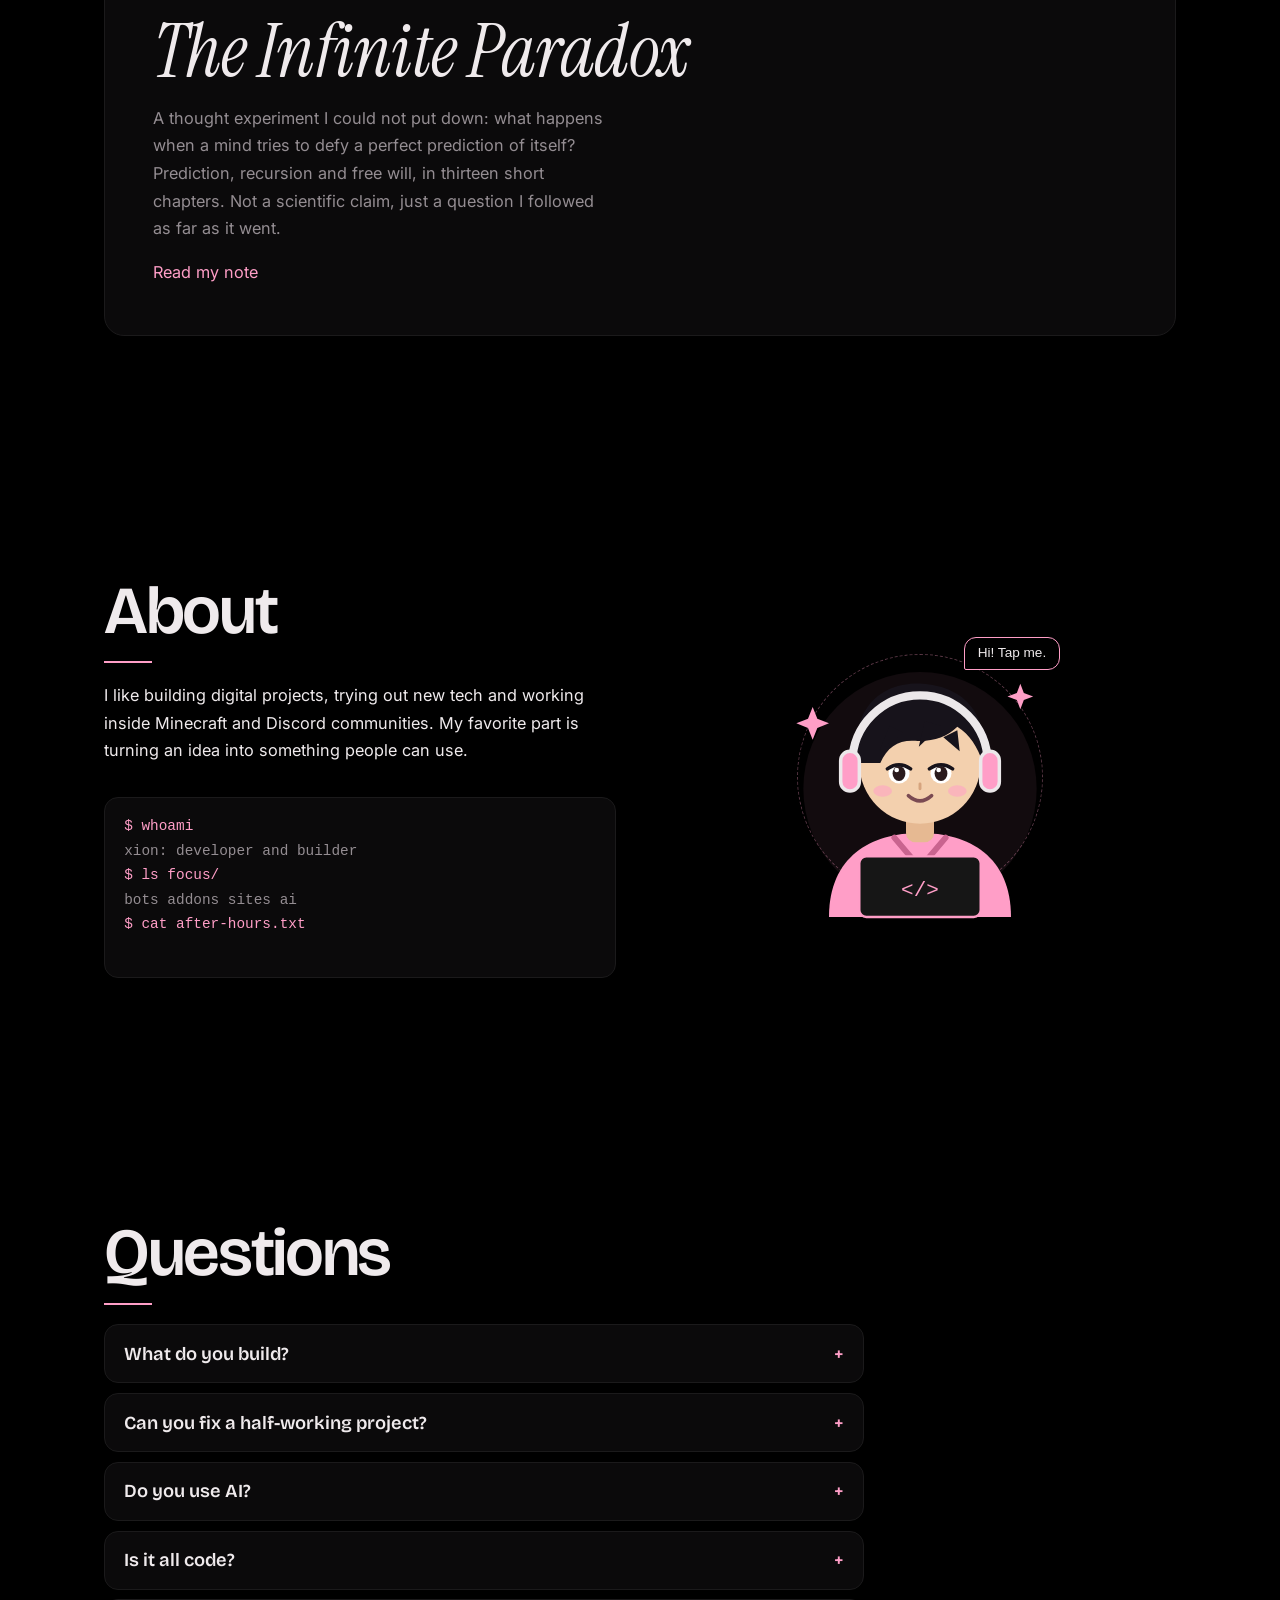
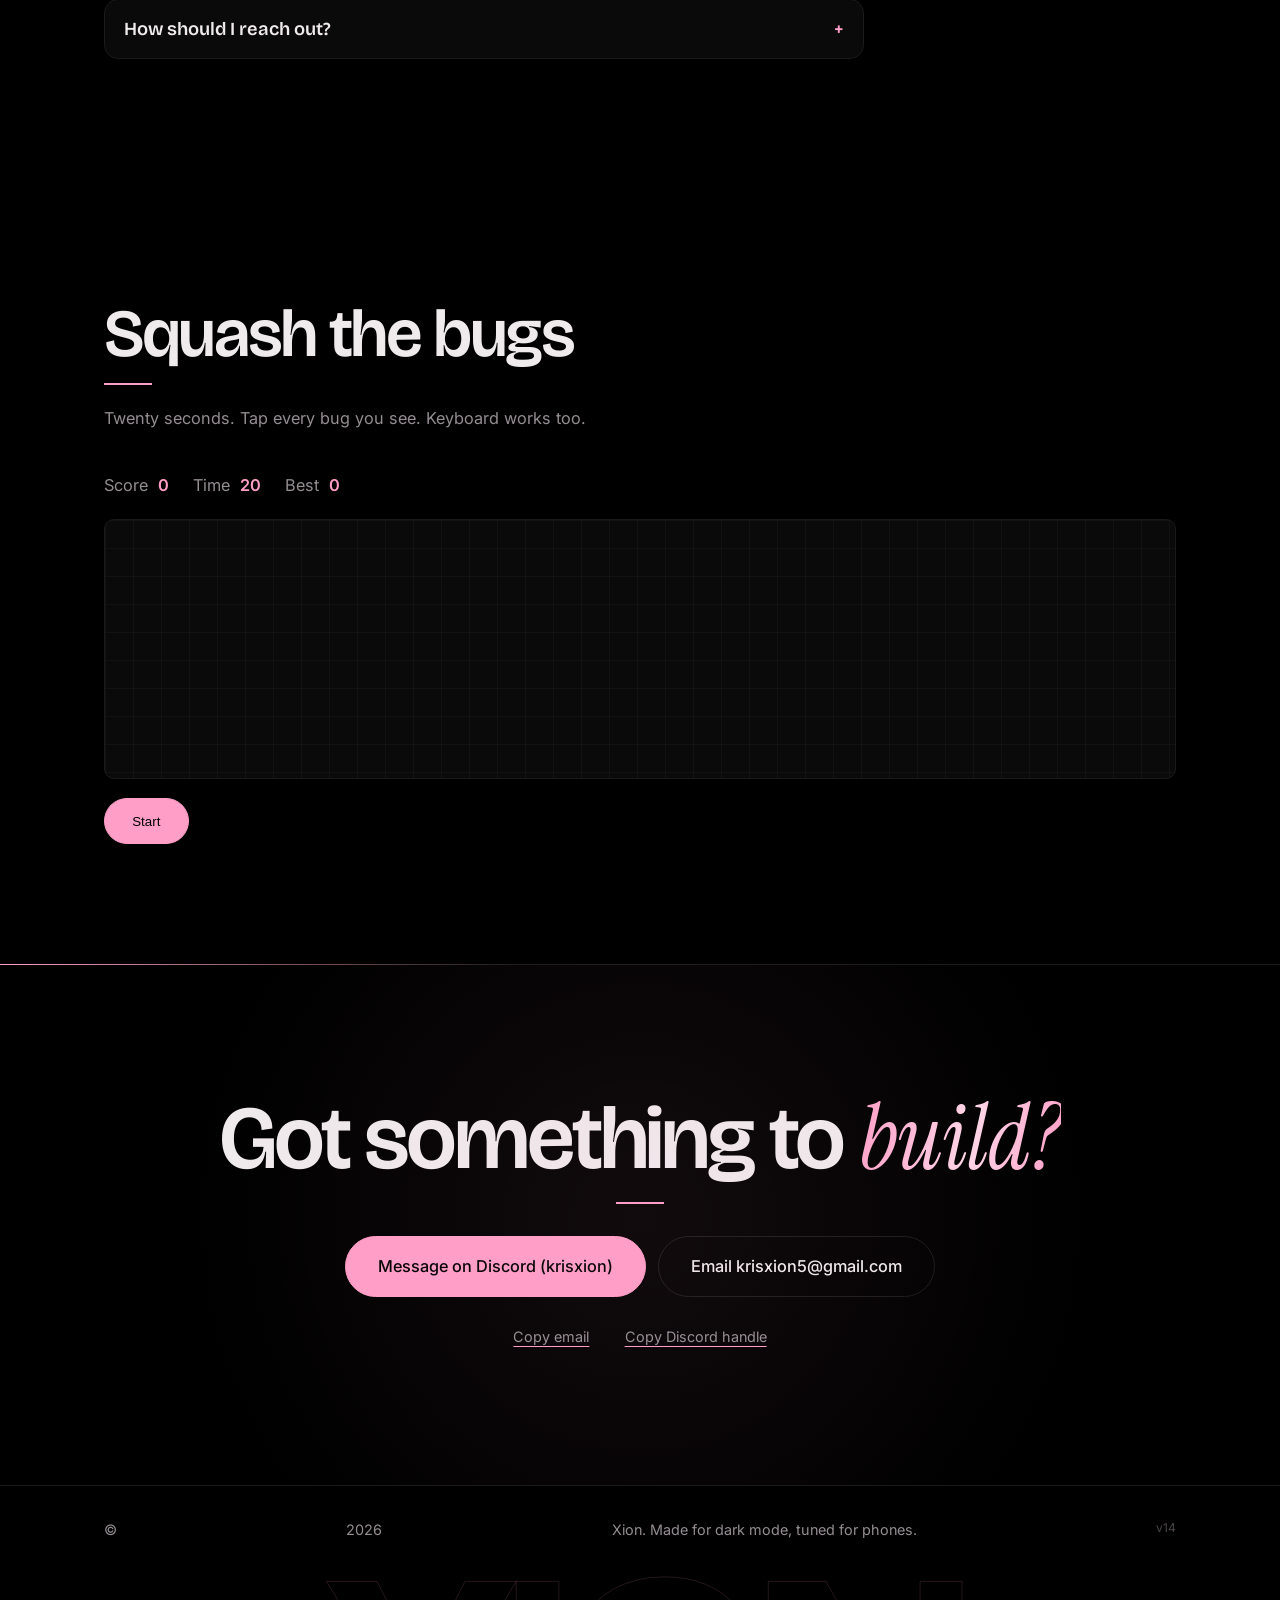
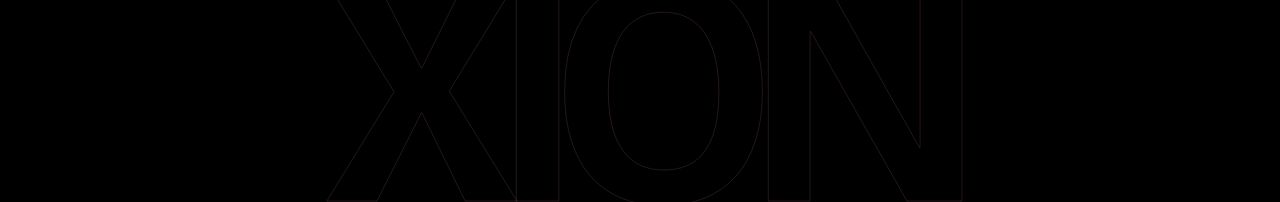
==== commit 6eb6640b: "Fix flicker, 3D art" ====
--- a/index.html
+++ b/index.html
@@ -17,14 +17,14 @@
 <meta name="twitter:card" content="summary_large_image">
 <link rel="preconnect" href="https://fonts.googleapis.com"><link rel="preconnect" href="https://fonts.gstatic.com" crossorigin>
 <link rel="stylesheet" href="https://fonts.googleapis.com/css2?family=Bricolage+Grotesque:wght@600&family=Instrument+Serif:ital@1&family=Inter:wght@400;500&display=swap">
-<link rel="stylesheet" href="css/style.css">
-<script type="module" src="js/main.js"></script>
+<link rel="stylesheet" href="css/style.css?v=14">
+<script type="module" src="js/main.js?v=14"></script>
 </head>
 <body>
 <div class="boot" id="boot" aria-hidden="true"><div class="boot-in"><span class="bl"></span><div class="bname"><i style="--k:0">X</i><i style="--k:1">I</i><i style="--k:2">O</i><i style="--k:3">N</i></div><em class="bsub">Kris Xion, developer and builder</em><span class="bootbar"><i></i></span></div></div>
 <a class="skip" href="#main">Skip to content</a>
 <header class="top"><div class="wrap">
-  <a class="logo" href="#top" aria-label="Xion, back to top">xion<b>.</b></a>
+  <a class="logo" href="#top" aria-label="Xion, back to top">xion<b data-beat>.</b></a>
   <button id="menu" aria-expanded="false" aria-controls="nav">Menu</button>
   <nav id="nav" aria-label="Main">
     <a href="#work">Work</a><a href="#mcpe">MCPE</a><a href="#skills">Skills</a><a href="#beyond">Beyond code</a><a href="#about">About</a><a href="#contact">Contact</a>
@@ -105,7 +105,7 @@
 <section id="beats"><div class="wrap">
   <h2 data-split>I make beats too</h2>
   <p class="sub">Not code, just loops. Same itch as building things: start rough, keep tweaking until it feels right.</p>
-  <div class="room rv" aria-hidden="true"><svg viewBox="0 0 320 200"><rect width="320" height="200" rx="18" fill="#0b0a0c"/><rect x="28" y="22" width="112" height="92" rx="10" fill="#07060c" stroke="#ff9ec7" stroke-opacity=".6" stroke-width="2"/><path d="M84 22v92M28 68h112" stroke="#ff9ec7" stroke-opacity=".25"/><path d="M108 40a14 14 0 1 0 8 22 11 11 0 0 1-8-22z" fill="#ffd6e8"/><circle class="rs" cx="50" cy="42" r="1.6" fill="#fff"/><circle class="rs" cx="66" cy="92" r="1.3" fill="#fff" style="animation-delay:-1.3s"/><circle class="rs" cx="124" cy="94" r="1.5" fill="#fff" style="animation-delay:-2.1s"/><rect x="16" y="150" width="288" height="10" rx="5" fill="#1d1b1e"/><rect x="30" y="160" width="6" height="34" fill="#151416"/><rect x="284" y="160" width="6" height="34" fill="#151416"/><path d="M246 150v-46l22-18" stroke="#ece8ea" stroke-width="4" stroke-linecap="round" fill="none"/><path d="M258 80l24 8-8 18z" fill="#ff9ec7"/><path d="M262 106l-30 44h56z" fill="#ff9ec7" opacity=".08"/><rect x="176" y="132" width="22" height="18" rx="5" fill="#ece8ea"/><path d="M198 137q8 0 8 6t-8 5" fill="none" stroke="#ece8ea" stroke-width="3"/><path class="rsteam" d="M183 126q-4-6 0-11" stroke="#ece8ea" stroke-width="2" fill="none" stroke-linecap="round"/><path class="rsteam" style="animation-delay:-1.7s" d="M191 126q4-6 0-11" stroke="#ece8ea" stroke-width="2" fill="none" stroke-linecap="round"/><g class="rcat"><ellipse cx="108" cy="140" rx="34" ry="14" fill="#f2dce6"/><circle cx="80" cy="136" r="13" fill="#f2dce6"/><path d="M69 128l2-12 9 7zM91 128l-2-12-9 7z" fill="#f2dce6"/><path d="M74 137q3 3 6 0M82 137q3 3 6 0" stroke="#7a4a52" stroke-width="2" fill="none" stroke-linecap="round"/><ellipse cx="75" cy="142" rx="3" ry="2" fill="#ff9ec7" opacity=".6"/><path d="M140 142q14 0 12-12" stroke="#f2dce6" stroke-width="6" fill="none" stroke-linecap="round"/></g><path d="M214 150l3-14h14l3 14z" fill="#3a2f3a"/><g class="rplant"><path d="M224 136q-12-14-4-26 6 12 4 26zM224 136q10-12 18-20-2 14-18 20z" fill="#b8e0c8"/></g><g class="rsp"><rect x="262" y="132" width="26" height="18" rx="4" fill="#1d1b1e" stroke="#ff9ec7" stroke-opacity=".6"/><circle cx="275" cy="141" r="5" fill="#ff9ec7" opacity=".7"/></g></svg></div>
+  <div class="room rv" aria-hidden="true"><svg viewBox="0 0 320 200"><rect width="320" height="200" rx="18" fill="#0b0a0c"/><rect x="28" y="22" width="112" height="92" rx="10" fill="#07060c" stroke="#ff9ec7" stroke-opacity=".6" stroke-width="2"/><path d="M84 22v92M28 68h112" stroke="#ff9ec7" stroke-opacity=".25"/><path d="M108 40a14 14 0 1 0 8 22 11 11 0 0 1-8-22z" fill="#ffd6e8"/><circle class="rs" cx="50" cy="42" r="1.6" fill="#fff"/><circle class="rs" cx="66" cy="92" r="1.3" fill="#fff" style="animation-delay:-1.3s"/><circle class="rs" cx="124" cy="94" r="1.5" fill="#fff" style="animation-delay:-2.1s"/><rect x="16" y="150" width="288" height="10" rx="5" fill="#1d1b1e"/><rect x="30" y="160" width="6" height="34" fill="#151416"/><rect x="284" y="160" width="6" height="34" fill="#151416"/><path d="M246 150v-46l22-18" stroke="#ece8ea" stroke-width="4" stroke-linecap="round" fill="none"/><path d="M258 80l24 8-8 18z" fill="#ff9ec7"/><path d="M262 106l-30 44h56z" fill="#ff9ec7" opacity=".08"/><rect x="176" y="132" width="22" height="18" rx="5" fill="#ece8ea"/><path d="M198 137q8 0 8 6t-8 5" fill="none" stroke="#ece8ea" stroke-width="3"/><path class="rsteam" d="M183 126q-4-6 0-11" stroke="#ece8ea" stroke-width="2" fill="none" stroke-linecap="round"/><path class="rsteam" style="animation-delay:-1.7s" d="M191 126q4-6 0-11" stroke="#ece8ea" stroke-width="2" fill="none" stroke-linecap="round"/><g class="rcat"><ellipse cx="108" cy="140" rx="34" ry="14" fill="#f2dce6"/><circle cx="80" cy="136" r="13" fill="#f2dce6"/><path d="M69 128l2-12 9 7zM91 128l-2-12-9 7z" fill="#f2dce6"/><path d="M74 137q3 3 6 0M82 137q3 3 6 0" stroke="#7a4a52" stroke-width="2" fill="none" stroke-linecap="round"/><ellipse cx="75" cy="142" rx="3" ry="2" fill="#ff9ec7" opacity=".6"/><path d="M140 142q14 0 12-12" stroke="#f2dce6" stroke-width="6" fill="none" stroke-linecap="round"/></g><path d="M214 150l3-14h14l3 14z" fill="#3a2f3a"/><g class="rplant"><path d="M224 136q-12-14-4-26 6 12 4 26zM224 136q10-12 18-20-2 14-18 20z" fill="#b8e0c8"/></g><g class="rsp" data-beat><rect x="262" y="132" width="26" height="18" rx="4" fill="#1d1b1e" stroke="#ff9ec7" stroke-opacity=".6"/><circle cx="275" cy="141" r="5" fill="#ff9ec7" opacity=".7"/></g></svg></div>
   <div id="beat-list" class="beats"></div>
   <p id="beat-empty" class="note">New beats landing here soon.</p>
   <div class="padbox">
@@ -135,7 +135,7 @@
       <p class="l" style="--n:21;--d:3s">$ cat after-hours.txt</p><p class="l o end" style="--n:26;--d:3.8s">guitar, the technical kind</p>
     </div>
   </div>
-  <div class="about-art"><button class="mascot" type="button" aria-label="Say hi to the mascot"><span class="bubble" aria-live="polite">Hi! Tap me.</span><svg viewBox="0 0 240 240" aria-hidden="true"><circle cx="120" cy="130" r="100" fill="#ff9ec7" opacity=".07"/><g class="bob"><path d="M42 240c0-52 36-72 78-72s78 20 78 72z" fill="#ff9ec7"/><path d="M98 172l22 26 22-26" fill="none" stroke="#c9648f" stroke-width="5" stroke-linecap="round"/><rect x="108" y="148" width="24" height="28" rx="8" fill="#e6b992"/><circle cx="120" cy="108" r="52" fill="#f3d0ae"/><path d="M66 108C60 58 90 38 122 40c32 2 58 22 52 68-5-14-11-24-22-31-9 9-22 13-36 12-14-1-24 5-30 19z" fill="#17131b"/><path d="M94 76l-9 22 21-16zM124 72l-5 22 19-18zM152 80l2 18-14-12z" fill="#17131b"/><path d="M62 108a58 58 0 0 1 116 0" fill="none" stroke="#ece8ea" stroke-width="7" stroke-linecap="round"/><rect x="52" y="98" width="16" height="34" rx="8" fill="#ff9ec7" stroke="#ece8ea" stroke-width="3"/><rect x="172" y="98" width="16" height="34" rx="8" fill="#ff9ec7" stroke="#ece8ea" stroke-width="3"/><g class="eyes"><ellipse cx="102" cy="117" rx="9" ry="8.5" fill="#fff"/><ellipse cx="138" cy="117" rx="9" ry="8.5" fill="#fff"/><g class="pupil"><ellipse cx="102" cy="117" rx="5.5" ry="6.5" fill="#2a1a1c"/><ellipse cx="138" cy="117" rx="5.5" ry="6.5" fill="#2a1a1c"/><circle cx="100" cy="114" r="2" fill="#fff"/><circle cx="136" cy="114" r="2" fill="#fff"/></g><path d="M92 113q10-7 20 0M128 113q10-7 20 0" fill="none" stroke="#17131b" stroke-width="3" stroke-linecap="round"/></g><g class="shades"><rect x="88" y="106" width="30" height="21" rx="9" fill="#0b0b0b" stroke="#ff9ec7" stroke-width="2.5"/><rect x="122" y="106" width="30" height="21" rx="9" fill="#0b0b0b" stroke="#ff9ec7" stroke-width="2.5"/><path d="M118 114h4" stroke="#ff9ec7" stroke-width="3"/><path d="M94 112l8 0" stroke="#ff9ec7" stroke-width="2" opacity=".7"/></g><ellipse cx="88" cy="132" rx="8" ry="5" fill="#ff9ec7" opacity=".55"/><ellipse cx="152" cy="132" rx="8" ry="5" fill="#ff9ec7" opacity=".55"/><path d="M120 126v4" stroke="#d6a47e" stroke-width="2.5" stroke-linecap="round"/><path d="M110 136q10 9 20 0" fill="none" stroke="#7a4a52" stroke-width="3" stroke-linecap="round"/><rect x="68" y="188" width="104" height="52" rx="6" fill="#161616" stroke="#ff9ec7" stroke-width="2"/><text x="120" y="222" text-anchor="middle" font-size="18" fill="#ff9ec7" font-family="monospace">&lt;/&gt;</text></g><path class="tw" d="M28 60l4 10 10 4-10 4-4 10-4-10-10-4 10-4z" fill="#ff9ec7"/><path class="tw" d="M206 40l3 8 8 3-8 3-3 8-3-8-8-3 8-3z" fill="#ff9ec7" style="animation-delay:-1.2s"/></svg></button></div>
+  <div class="about-art"><button class="mascot" data-beat type="button" aria-label="Say hi to the mascot"><span class="bubble" aria-live="polite">Hi! Tap me.</span><svg viewBox="0 0 240 240" aria-hidden="true"><circle cx="120" cy="130" r="100" fill="#ff9ec7" opacity=".07"/><g class="bob"><path d="M42 240c0-52 36-72 78-72s78 20 78 72z" fill="#ff9ec7"/><path d="M98 172l22 26 22-26" fill="none" stroke="#c9648f" stroke-width="5" stroke-linecap="round"/><rect x="108" y="148" width="24" height="28" rx="8" fill="#e6b992"/><circle cx="120" cy="108" r="52" fill="#f3d0ae"/><path d="M66 108C60 58 90 38 122 40c32 2 58 22 52 68-5-14-11-24-22-31-9 9-22 13-36 12-14-1-24 5-30 19z" fill="#17131b"/><path d="M94 76l-9 22 21-16zM124 72l-5 22 19-18zM152 80l2 18-14-12z" fill="#17131b"/><path d="M62 108a58 58 0 0 1 116 0" fill="none" stroke="#ece8ea" stroke-width="7" stroke-linecap="round"/><rect x="52" y="98" width="16" height="34" rx="8" fill="#ff9ec7" stroke="#ece8ea" stroke-width="3"/><rect x="172" y="98" width="16" height="34" rx="8" fill="#ff9ec7" stroke="#ece8ea" stroke-width="3"/><g class="eyes"><ellipse cx="102" cy="117" rx="9" ry="8.5" fill="#fff"/><ellipse cx="138" cy="117" rx="9" ry="8.5" fill="#fff"/><g class="pupil"><ellipse cx="102" cy="117" rx="5.5" ry="6.5" fill="#2a1a1c"/><ellipse cx="138" cy="117" rx="5.5" ry="6.5" fill="#2a1a1c"/><circle cx="100" cy="114" r="2" fill="#fff"/><circle cx="136" cy="114" r="2" fill="#fff"/></g><path d="M92 113q10-7 20 0M128 113q10-7 20 0" fill="none" stroke="#17131b" stroke-width="3" stroke-linecap="round"/></g><g class="shades"><rect x="88" y="106" width="30" height="21" rx="9" fill="#0b0b0b" stroke="#ff9ec7" stroke-width="2.5"/><rect x="122" y="106" width="30" height="21" rx="9" fill="#0b0b0b" stroke="#ff9ec7" stroke-width="2.5"/><path d="M118 114h4" stroke="#ff9ec7" stroke-width="3"/><path d="M94 112l8 0" stroke="#ff9ec7" stroke-width="2" opacity=".7"/></g><ellipse cx="88" cy="132" rx="8" ry="5" fill="#ff9ec7" opacity=".55"/><ellipse cx="152" cy="132" rx="8" ry="5" fill="#ff9ec7" opacity=".55"/><path d="M120 126v4" stroke="#d6a47e" stroke-width="2.5" stroke-linecap="round"/><path d="M110 136q10 9 20 0" fill="none" stroke="#7a4a52" stroke-width="3" stroke-linecap="round"/><rect x="68" y="188" width="104" height="52" rx="6" fill="#161616" stroke="#ff9ec7" stroke-width="2"/><text x="120" y="222" text-anchor="middle" font-size="18" fill="#ff9ec7" font-family="monospace">&lt;/&gt;</text></g><path class="tw" d="M28 60l4 10 10 4-10 4-4 10-4-10-10-4 10-4z" fill="#ff9ec7"/><path class="tw" d="M206 40l3 8 8 3-8 3-3 8-3-8-8-3 8-3z" fill="#ff9ec7" style="animation-delay:-1.2s"/></svg></button></div>
 </div></section>
 
 <section id="faq"><div class="wrap">
@@ -167,7 +167,7 @@
 <dialog id="cmd" aria-label="Quick jump"><input id="cmdq" type="text" placeholder="Jump to..." aria-label="Search commands" autocomplete="off"><ul id="cmdl" role="listbox" aria-label="Commands"></ul></dialog>
 <div id="toast" class="toast" role="status" aria-live="polite"></div>
 <a class="top-btn" href="#top" aria-label="Back to top"><svg width="18" height="18" viewBox="0 0 24 24" fill="none" stroke="currentColor" stroke-width="2" stroke-linecap="round" stroke-linejoin="round" aria-hidden="true"><path d="M6 15l6-6 6 6"/></svg></a>
-<footer><div class="wrap">© <span id="y"></span> Xion. Made for dark mode, tuned for phones.</div><div class="fwm" aria-hidden="true">XION</div></footer>
+<footer><div class="wrap">© <span id="y"></span> Xion. Made for dark mode, tuned for phones. <span class="ver">v14</span></div><div class="fwm" aria-hidden="true">XION</div></footer>
 <script>document.getElementById("y").textContent=new Date().getFullYear()</script>
 </body>
 </html>
--- a/css/style.css
+++ b/css/style.css
@@ -1,7 +1,7 @@
 :root{--bg:#000;--surface:#0b0b0b;--line:#1f1f1f;--text:#ece8ea;--dim:#8d878b;--pink:#ff9ec7;--pink-soft:rgba(255,158,199,.14);--max:1080px}
 *{box-sizing:border-box;margin:0}
 html{scroll-behavior:smooth;scroll-padding-top:5rem;background:var(--bg)}
-body{font:400 1.05rem/1.65 "Inter",system-ui,sans-serif;color:var(--text);background:var(--bg);animation:fade .6s ease both}
+body{font:400 1.05rem/1.65 "Inter",system-ui,sans-serif;color:var(--text);background:var(--bg);animation:fade .6s ease backwards}
 h1,h2,h3{font-family:"Bricolage Grotesque","Inter",sans-serif;line-height:1.05;letter-spacing:-.02em;font-weight:600}
 a{color:inherit}
 :focus-visible{outline:2px solid var(--pink);outline-offset:3px;border-radius:4px}
@@ -64,11 +64,10 @@
 @media(prefers-reduced-motion:reduce){*,*::before,*::after{animation:none!important;transition:none!important;scroll-behavior:auto!important}}
 
 /* ===== Motion layer (transform/opacity only; see js/fx.js) ===== */
-@view-transition{navigation:auto}
 html{scrollbar-color:#2a2a2a #000;-webkit-tap-highlight-color:transparent}
 ::selection{background:var(--pink);color:#000}
 body{background:transparent}
-body::before{content:"";position:fixed;top:-25vmax;right:-25vmax;width:70vmax;height:70vmax;z-index:-1;pointer-events:none;background:radial-gradient(closest-side,rgba(255,158,199,.085),transparent);animation:drift 40s ease-in-out infinite alternate;will-change:transform}
+body::before{content:"";position:fixed;top:-25vmax;right:-25vmax;width:70vmax;height:70vmax;z-index:-1;pointer-events:none;background:radial-gradient(closest-side,rgba(255,158,199,.085),transparent);}
 .paused *,.paused ::before,.paused ::after{animation-play-state:paused!important}
 @keyframes drift{to{transform:translate3d(-10vmax,12vmax,0)}}
 @keyframes wordin{from{transform:translate3d(0,115%,0) rotate(4deg)}}
@@ -232,7 +231,6 @@
 /* ===== Round 5 ===== */
 @keyframes pop{from{transform:scale(0)}}
 @keyframes stkf{50%{transform:translateY(-12px)}}
-body::after{content:"";position:fixed;inset:0;z-index:70;pointer-events:none;opacity:.06;background-image:url("data:image/svg+xml,%3Csvg xmlns='http://www.w3.org/2000/svg' width='160' height='160'%3E%3Cfilter id='n'%3E%3CfeTurbulence type='fractalNoise' baseFrequency='.8' numOctaves='2' stitchTiles='stitch'/%3E%3C/filter%3E%3Crect width='100%25' height='100%25' filter='url(%23n)'/%3E%3C/svg%3E")}
 .stickers{display:none}
 @media(min-width:1100px){.stickers{display:block;position:absolute;right:1.5rem;top:50%;width:300px;height:400px;margin-top:-200px;pointer-events:none}}
 .stk{position:absolute;width:190px;height:auto;aspect-ratio:8/5;border:2px solid rgba(255,158,199,.35);border-radius:18px;background:#0b0b0b;box-shadow:0 18px 40px -18px rgba(255,158,199,.4);animation:stkf 7s ease-in-out infinite}
@@ -312,8 +310,8 @@
 .phone{width:11%;margin-left:-3%;z-index:3;animation-delay:-4.8s}.phone .scr{aspect-ratio:9/19}
 .rig.off .dev{animation-play-state:paused}
 .mascot::before{transition:border-color .4s}
-.beat .logo b{transform:scale(1.5)}
-.beat .mascot::before{border-color:rgba(255,158,199,.85)}
+.logo b.pulse{transform:scale(1.5)}
+.mascot.pulse::before{border-color:rgba(255,158,199,.85)}
 @media(min-width:1440px){:root{--max:1280px}body{font-size:1.1rem}.hero h1{font-size:clamp(6rem,7vw,8.4rem)}.stickers{width:340px;height:440px;margin-top:-220px}.stk{width:230px}.s2{top:150px}.s3{top:300px}}
 @media(min-width:1900px){:root{--max:1440px}body{font-size:1.18rem}}
 @media(min-width:761px) and (max-width:1099px){
@@ -339,7 +337,6 @@
 .wm{position:absolute;left:-2vw;bottom:-3vw;z-index:0;font:600 clamp(9rem,30vw,26rem)/.8 "Bricolage Grotesque",sans-serif;letter-spacing:-.06em;color:transparent;-webkit-text-stroke:1px rgba(255,158,199,.16);pointer-events:none;user-select:none;will-change:transform;transform:translate3d(calc(var(--p,0)*-7vw),0,0)}
 .hero .btn.main::after{animation:sheen 4.8s ease-in-out 3.2s infinite}
 .hero.off .btn.main::after{animation-play-state:paused}
-@media(hover:hover){.js .hero h1.in:hover .wi{animation:glitchw .35s steps(3)}}
 .marquee:not(.rev){padding:1.4rem 0}
 .marquee:not(.rev) .track span{padding:0 2rem;font-size:clamp(1.5rem,3.6vw,2.8rem)}
 .marquee:not(.rev) .track span:nth-child(even){color:transparent;-webkit-text-stroke:1px #6d666a}
@@ -376,8 +373,6 @@
 .boot.done .boot-in{opacity:0;transform:translateY(-24px);transition:opacity .4s,transform .6s}
 .holding .hero .lede,.holding .hero .cta,.holding .hero .roles,.holding .hero .hint,.holding .hero h1 em::after,.holding .wm{animation-play-state:paused}
 .wm{animation:wmin 1.6s cubic-bezier(.2,.8,.2,1) .2s both}
-section:not(.hero):not(.contact):not(#work){content-visibility:auto;contain-intrinsic-size:auto 640px}
-@media(hover:none){body::after{display:none}body::before{animation:none;will-change:auto}}
 section h2::after{content:"";display:block;width:48px;height:2px;margin-top:.9rem;background:var(--pink);transform-origin:left;transition:transform .9s cubic-bezier(.2,.8,.2,1) .5s}
 .js [data-split]:not(.in)::after{transform:scaleX(0)}
 .hero h1::after{display:none}
@@ -436,9 +431,6 @@
 .stk{animation-name:stk3d}
 .dev{animation-name:dv3}
 .media svg{display:block;width:100%;height:100%;transition:transform .8s cubic-bezier(.2,.8,.2,1)}
-.media svg .d1{translate:calc(var(--px,0)*10px) calc(var(--py,0)*8px);transition:translate .35s ease-out;animation:sd1 9s ease-in-out infinite}
-.media svg .d2{translate:calc(var(--px,0)*-6px) calc(var(--py,0)*-5px);transition:translate .35s ease-out}
-.media svg .d3{translate:calc(var(--px,0)*-18px) calc(var(--py,0)*-14px);transition:translate .35s ease-out;animation:sd3 6s ease-in-out infinite}
 .media.off svg *{animation-play-state:paused}
 .project .media{box-shadow:0 26px 50px -34px rgba(255,158,199,.28)}
 .mascot svg{transform:perspective(700px) rotateY(calc(var(--ex,0)*3deg)) rotateX(calc(var(--ey,0)*-2.5deg));transition:transform .25s}
@@ -478,7 +470,7 @@
 .stars{position:fixed;inset:0;z-index:-1;pointer-events:none}
 .stars::before,.stars::after{content:"";position:absolute;inset:0;background-repeat:no-repeat}
 .stars::before{opacity:.5;background-image:radial-gradient(1.2px 1.2px at 8% 14%,#fff,transparent),radial-gradient(1px 1px at 22% 62%,#fff,transparent),radial-gradient(1.2px 1.2px at 41% 9%,#ffd6e8,transparent),radial-gradient(1px 1px at 63% 38%,#fff,transparent),radial-gradient(1.4px 1.4px at 86% 22%,#ffd6e8,transparent),radial-gradient(1px 1px at 93% 71%,#fff,transparent),radial-gradient(1px 1px at 55% 88%,#fff,transparent),radial-gradient(1.2px 1.2px at 12% 90%,#ffd6e8,transparent)}
-.stars::after{opacity:.2;animation:twk2 6s ease-in-out infinite alternate;background-image:radial-gradient(1.4px 1.4px at 30% 30%,#fff,transparent),radial-gradient(1.2px 1.2px at 72% 55%,#ffd6e8,transparent),radial-gradient(1.4px 1.4px at 17% 76%,#fff,transparent),radial-gradient(1.2px 1.2px at 90% 8%,#fff,transparent),radial-gradient(1.4px 1.4px at 48% 52%,#ffd6e8,transparent)}
+.stars::after{opacity:.2;background-image:radial-gradient(1.4px 1.4px at 30% 30%,#fff,transparent),radial-gradient(1.2px 1.2px at 72% 55%,#ffd6e8,transparent),radial-gradient(1.4px 1.4px at 17% 76%,#fff,transparent),radial-gradient(1.2px 1.2px at 90% 8%,#fff,transparent),radial-gradient(1.4px 1.4px at 48% 52%,#ffd6e8,transparent)}
 @media(hover:none){.stars::after{animation:none}}
 .mbtn{position:relative}
 .mnote{position:absolute;left:50%;top:-2px;color:var(--pink);font:600 .95rem/1 Georgia,serif;font-style:normal;pointer-events:none;animation:noteup 3.2s ease-out forwards}
@@ -490,5 +482,23 @@
 .rcat{transform-box:fill-box;transform-origin:50% 100%;animation:breathe 4s ease-in-out infinite}
 .rplant{transform-box:fill-box;transform-origin:50% 100%;animation:sway 5s ease-in-out infinite}
 .rsp{transform-box:fill-box;transform-origin:center;transition:transform .12s}
-.beat .rsp{transform:scale(1.14)}
+.rsp.pulse{transform:scale(1.14)}
 .room.off *{animation-play-state:paused}
+
+/* ===== Round 14: real 3D stage for project art, slabs, version tag ===== */
+@keyframes stage3d{0%,100%{transform:rotateY(-7deg) rotateX(3deg)}50%{transform:rotateY(7deg) rotateX(-3deg)}}
+@keyframes roomtilt{0%,100%{transform:perspective(900px) rotateY(-5deg)}50%{transform:perspective(900px) rotateY(5deg) rotateX(-2deg)}}
+.media{perspective:700px}
+.stage{position:absolute;inset:0;transform-style:preserve-3d;animation:stage3d 9s ease-in-out infinite}
+.stage>*{position:absolute;inset:0;translate:calc(var(--px,0)*var(--m,0)*1px) calc(var(--py,0)*var(--m,0)*1px);transition:translate .35s ease-out}
+.stage .l1{transform:translateZ(-30px) scale(1.15);background:radial-gradient(closest-side,rgba(255,158,199,.18),transparent 70%)}
+.stage .l2{transform:translateZ(0);--m:-6}
+.stage .l3{transform:translateZ(46px);--m:-16}
+.stage svg{display:block;width:100%;height:100%}
+.stage .d1,.l2 .d3,.l3 .d2{display:none}
+.media.off .stage{animation-play-state:paused}
+.stk{box-shadow:1px 1px 0 #2b2a2b,2px 2px 0 #262526,3px 3px 0 #212021,4px 4px 0 #1c1b1c,0 18px 40px -18px rgba(255,158,199,.4)}
+.dev .scr{box-shadow:1px 1px 0 #2b2a2b,2px 2px 0 #262526,3px 3px 0 #212021,4px 4px 0 #1c1b1c,0 30px 60px -34px rgba(255,158,199,.4)}
+.room svg{animation:roomtilt 10s ease-in-out infinite}
+.room.off svg{animation-play-state:paused}
+.ver{margin-left:.6rem;color:#4b464a;font-size:.75rem}
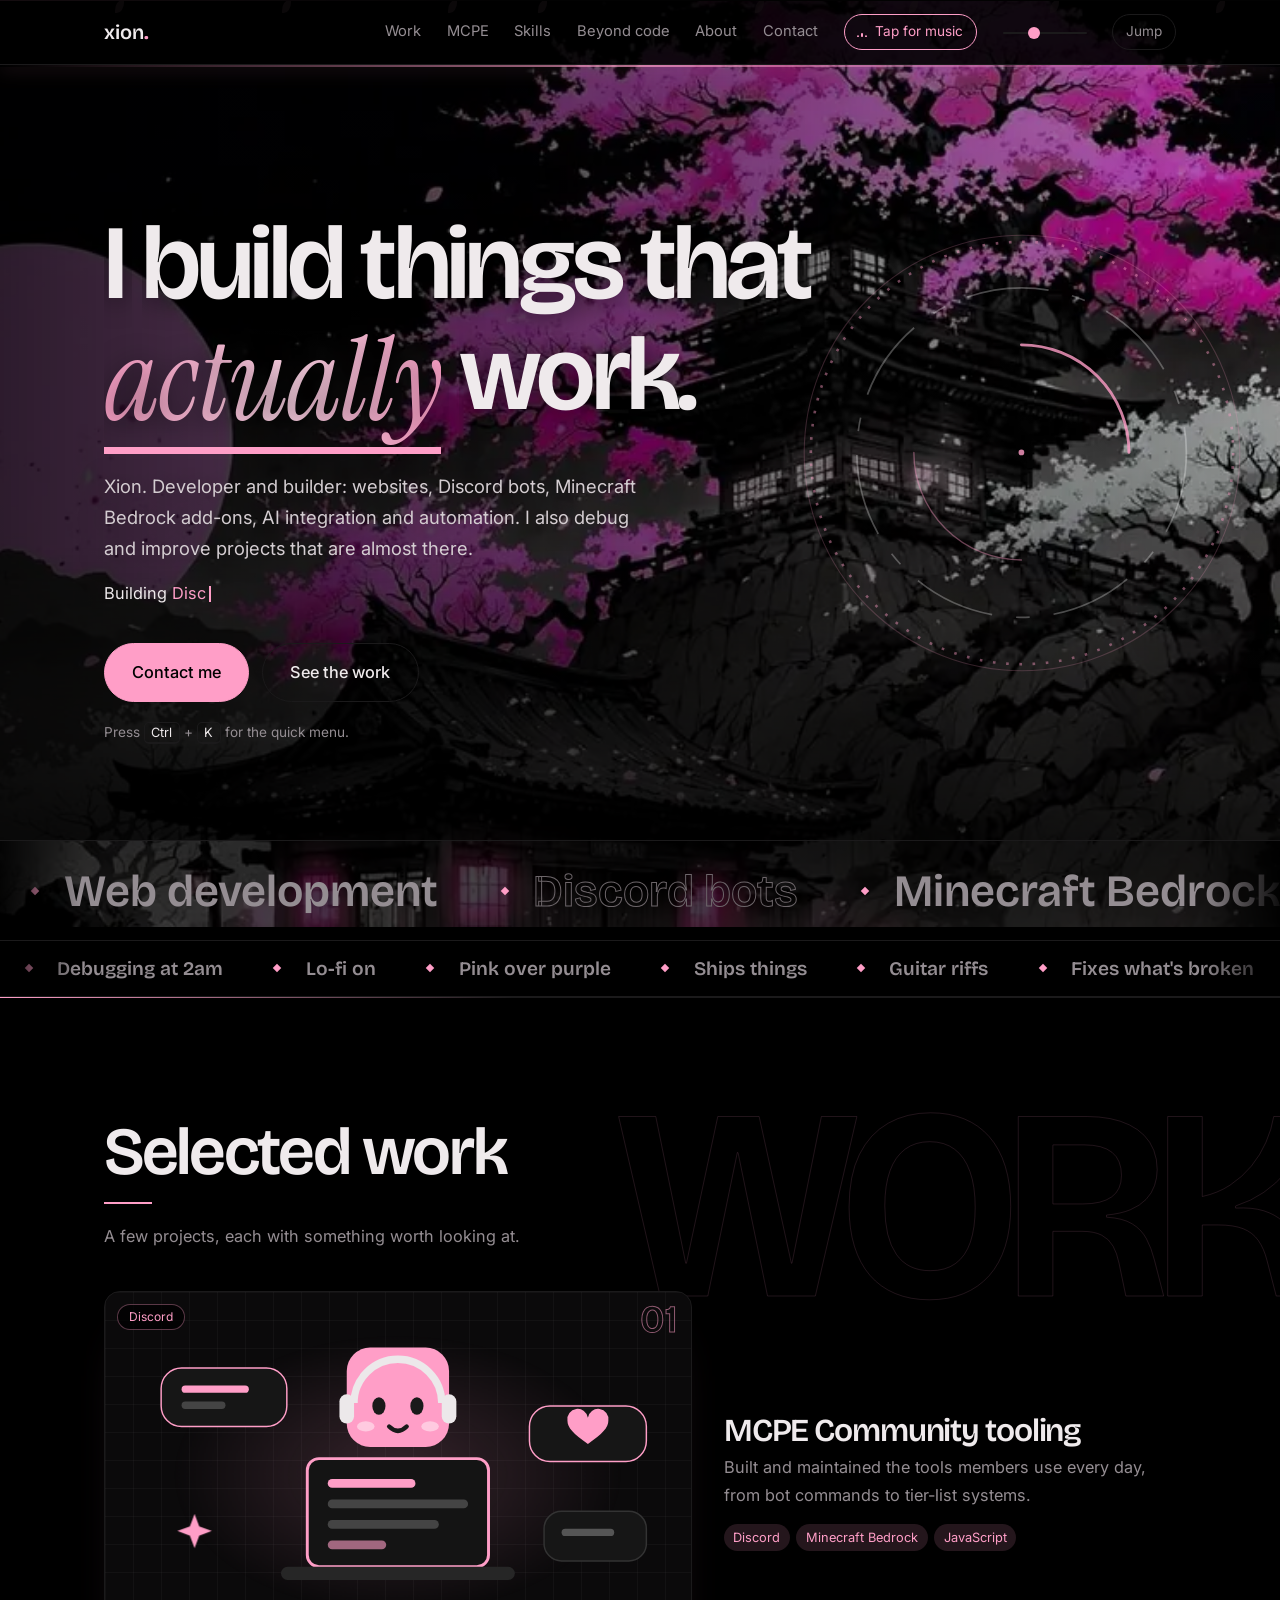
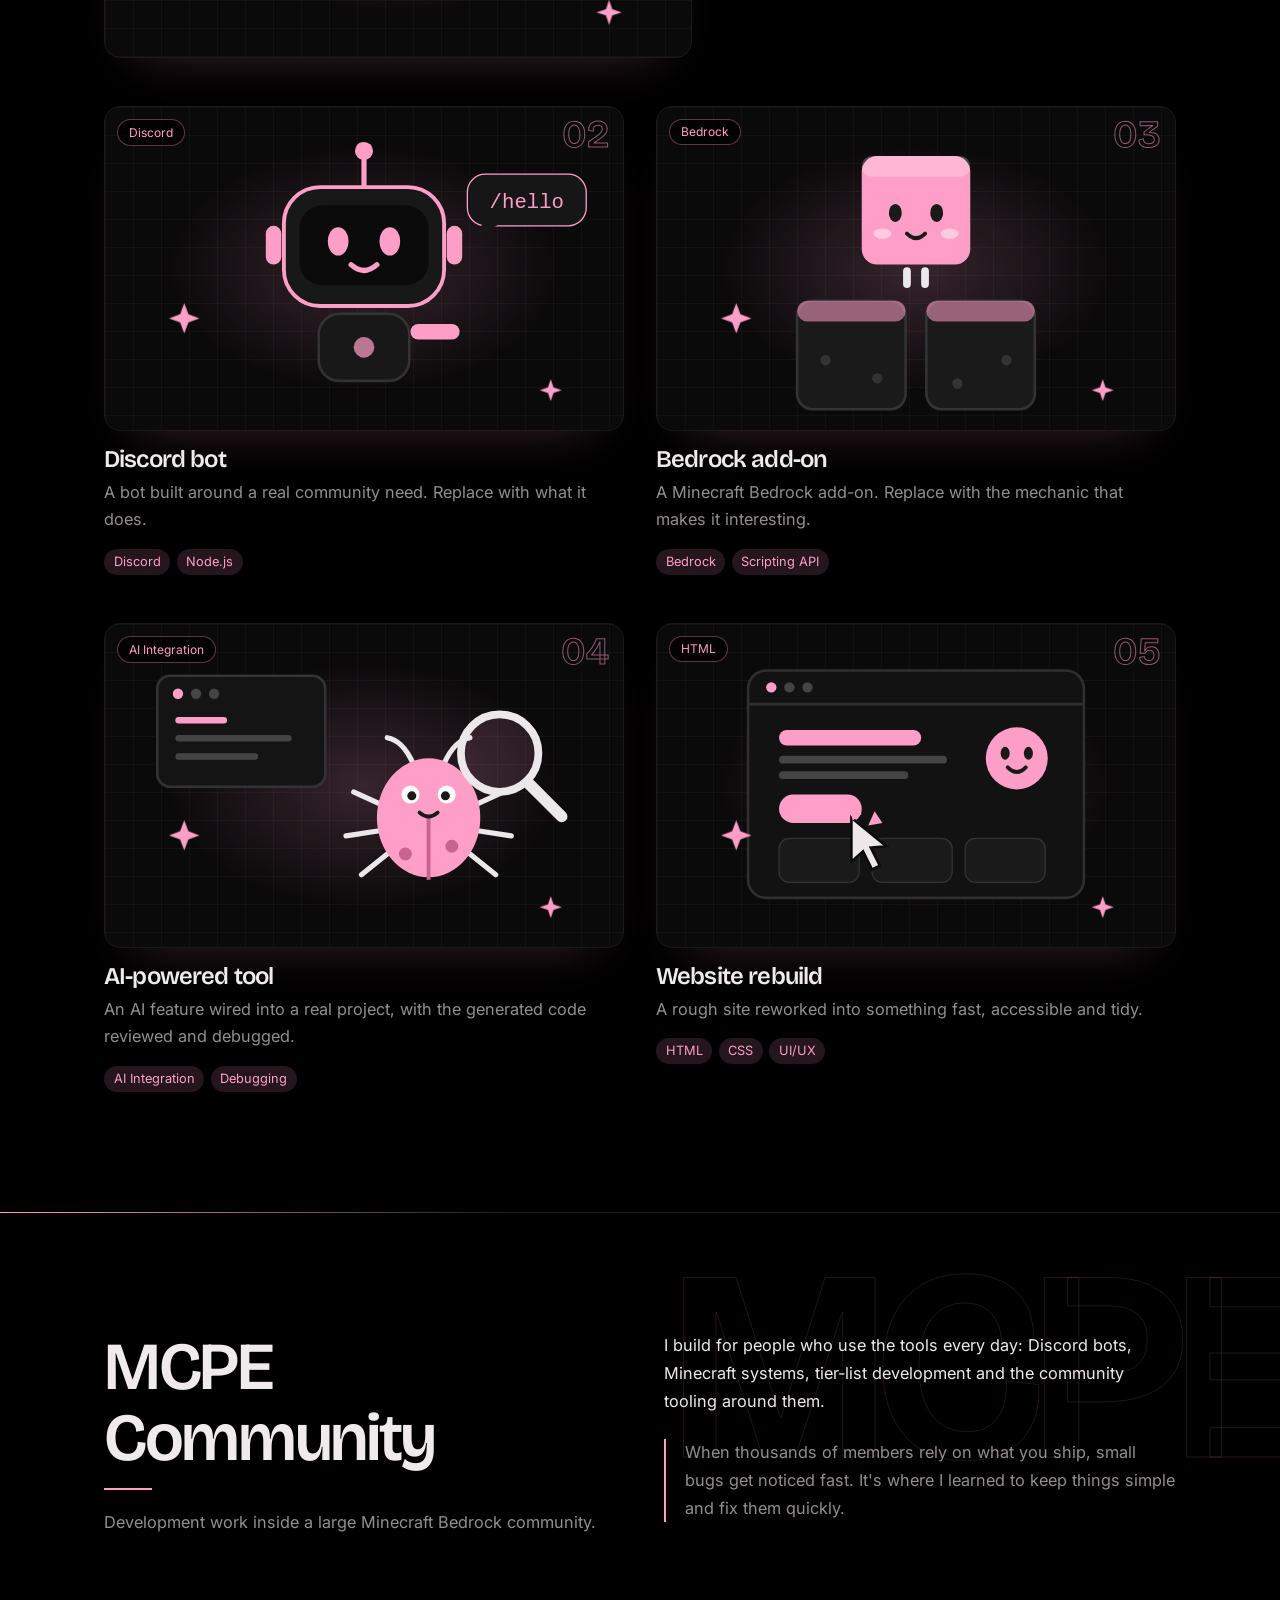
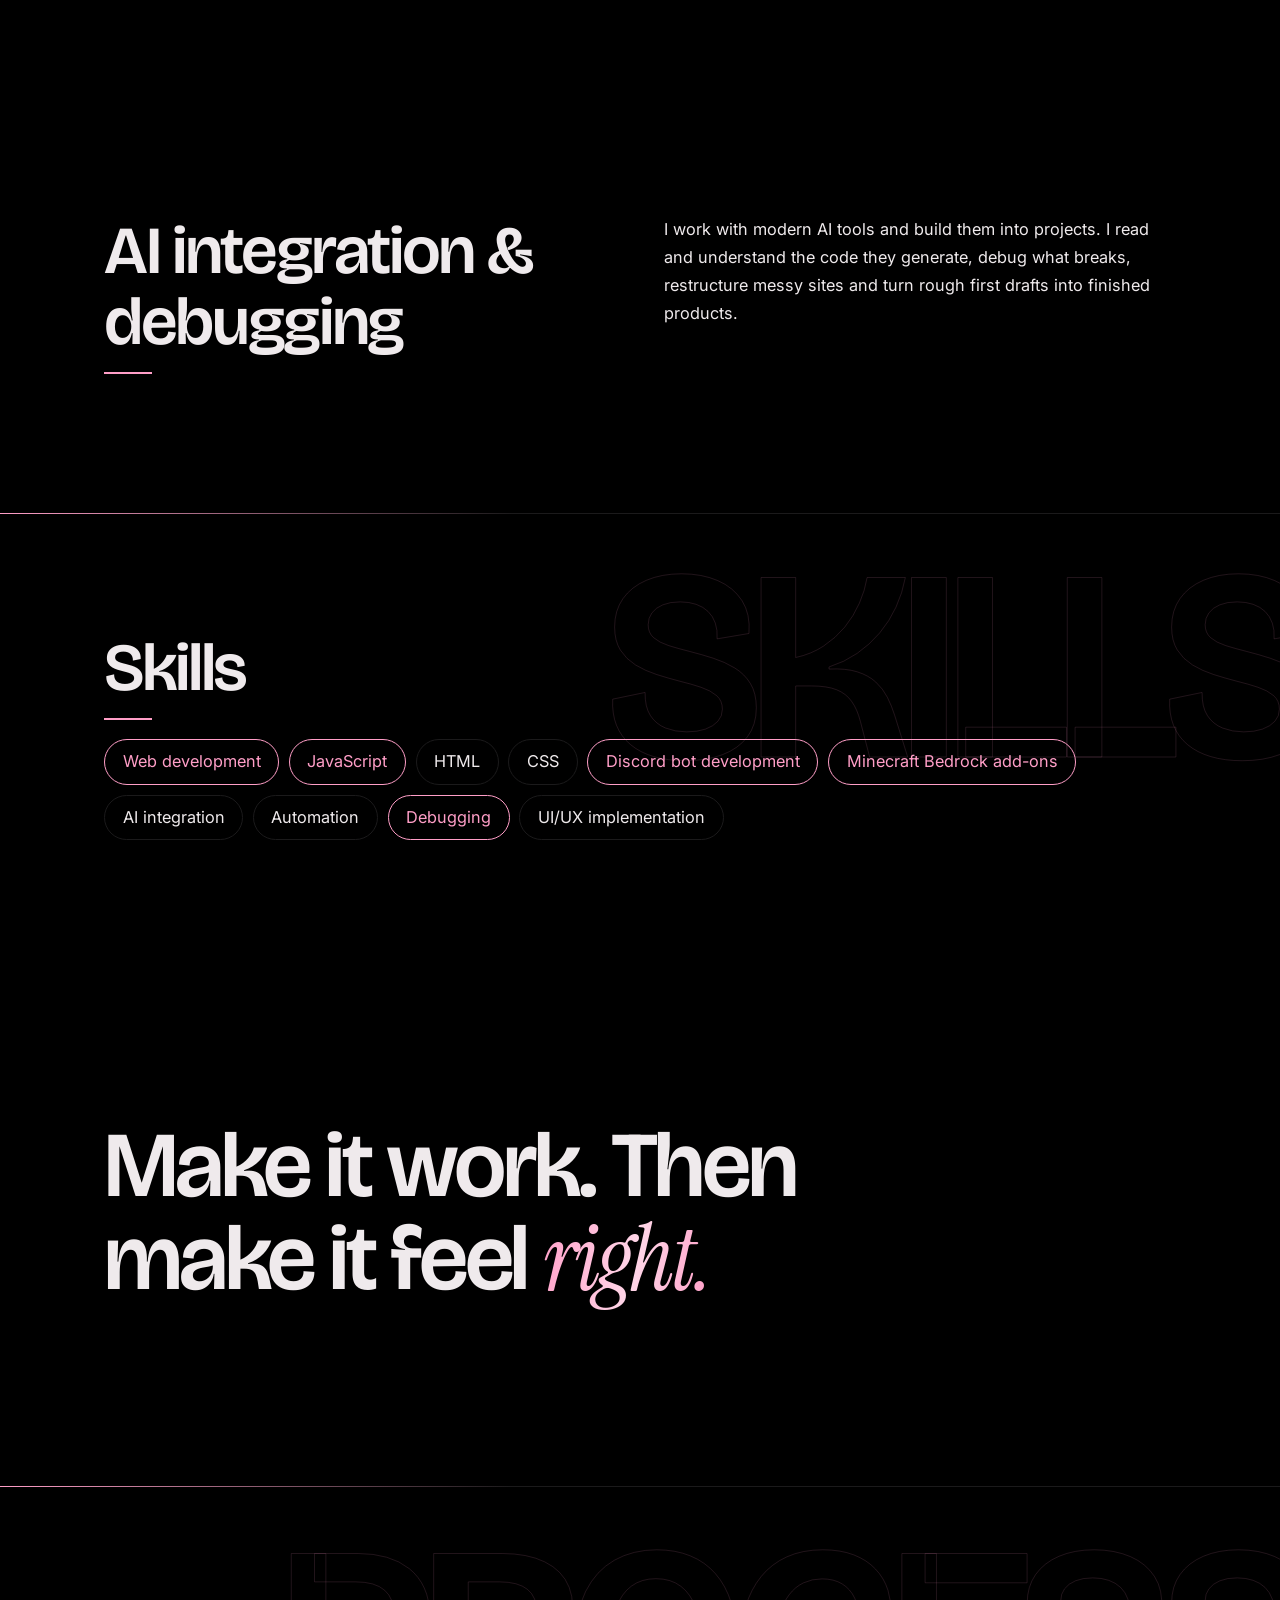
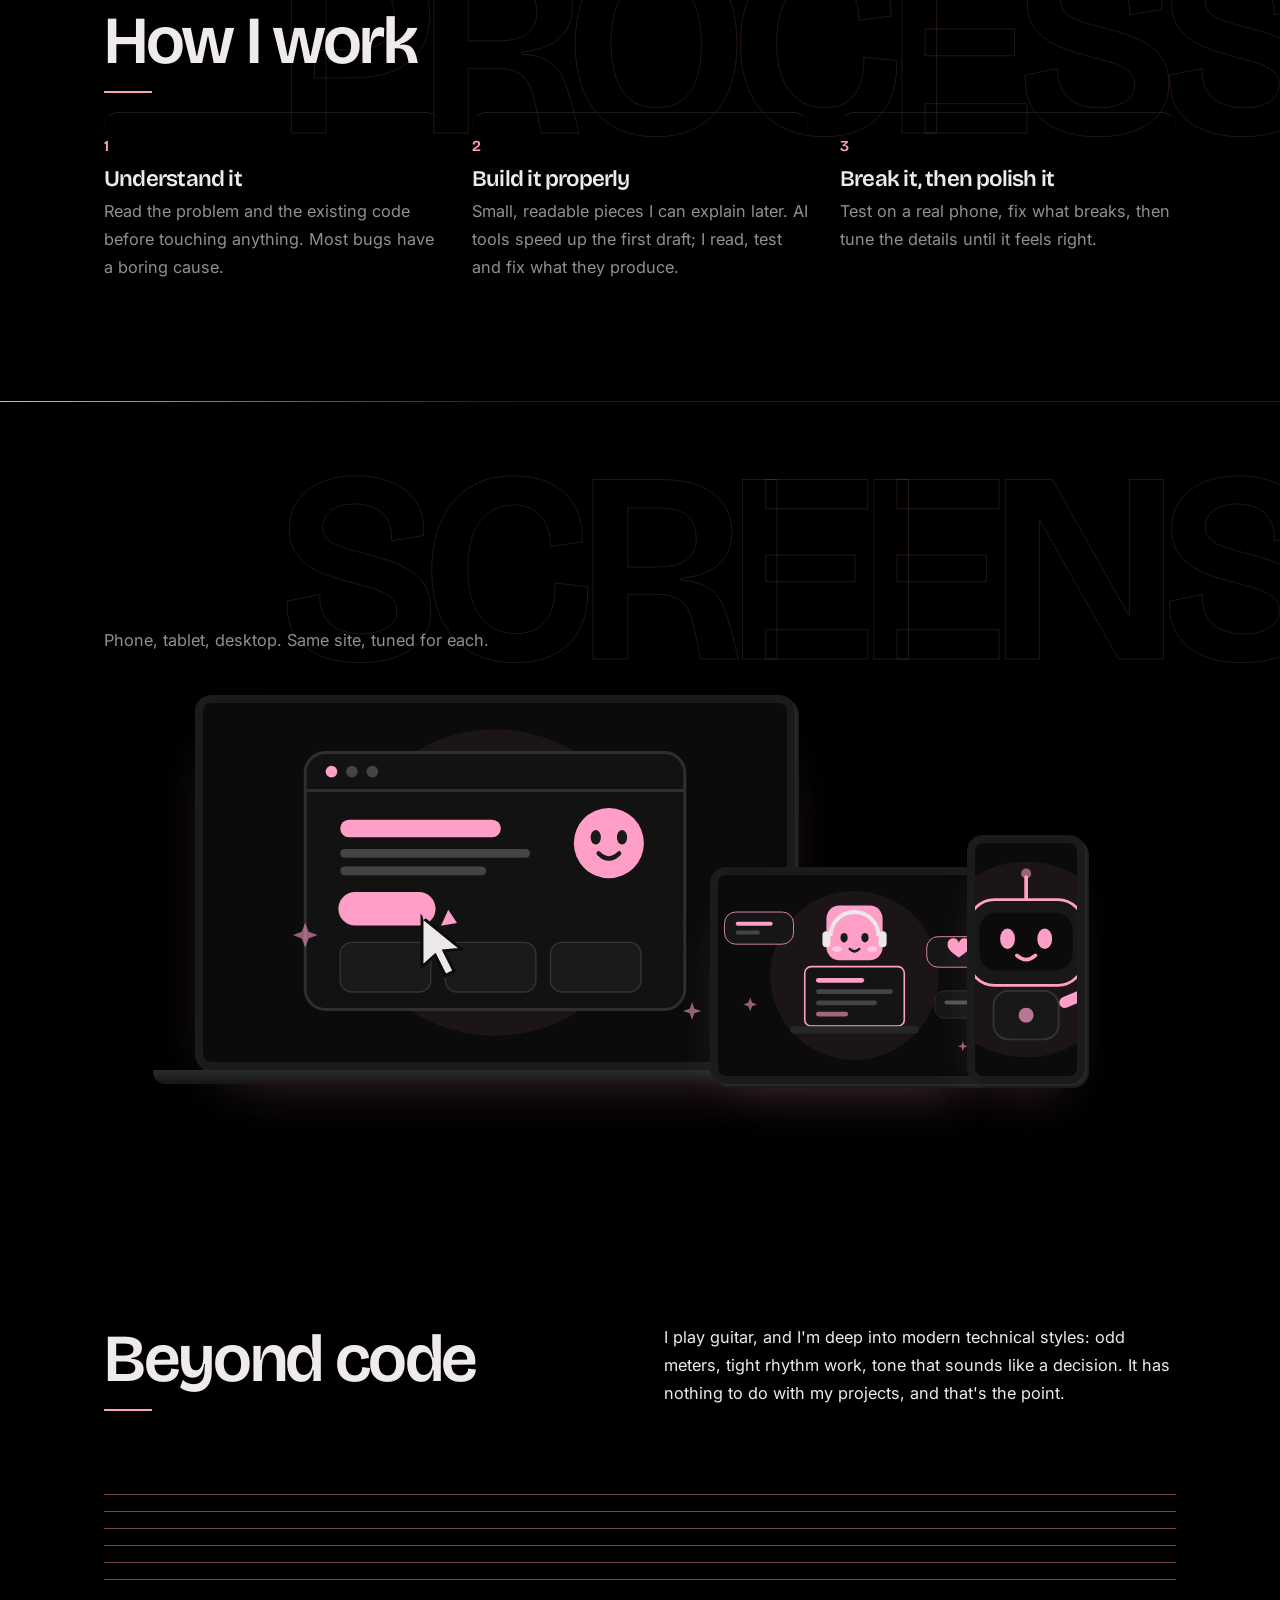
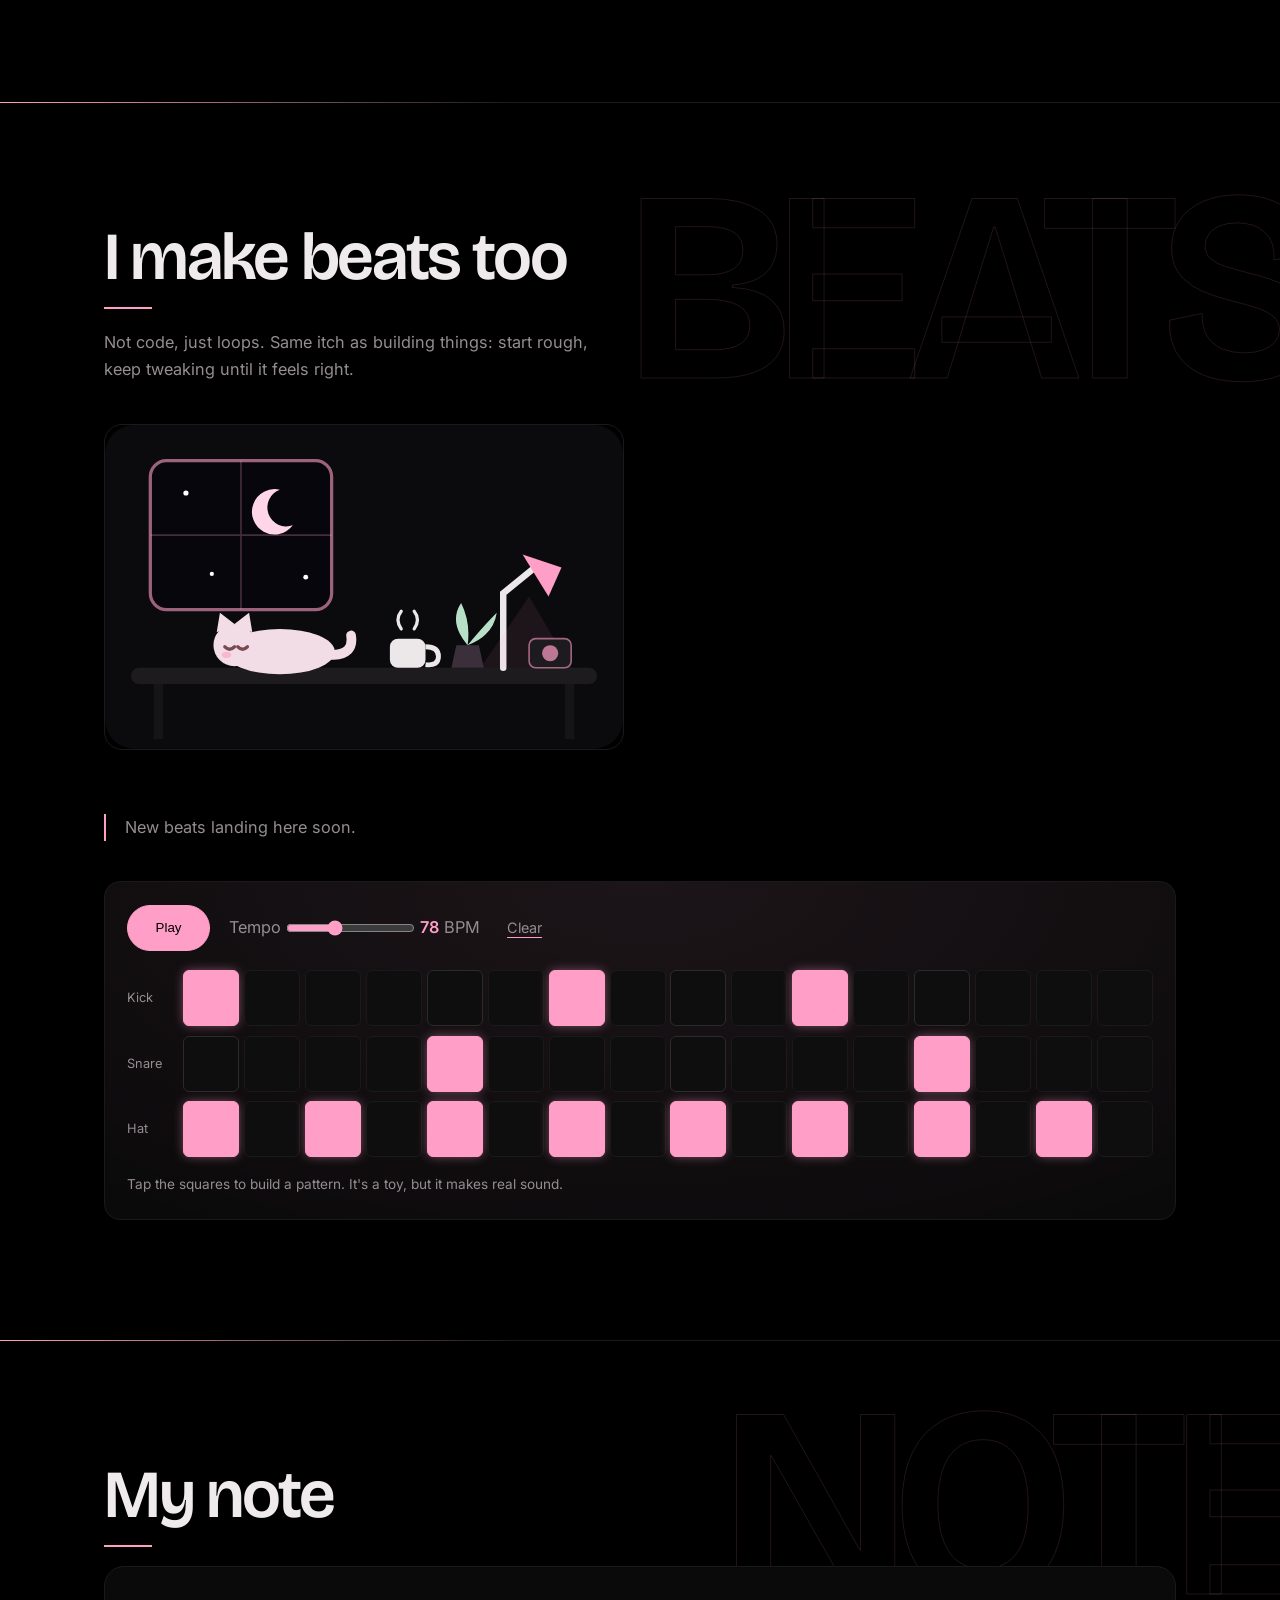
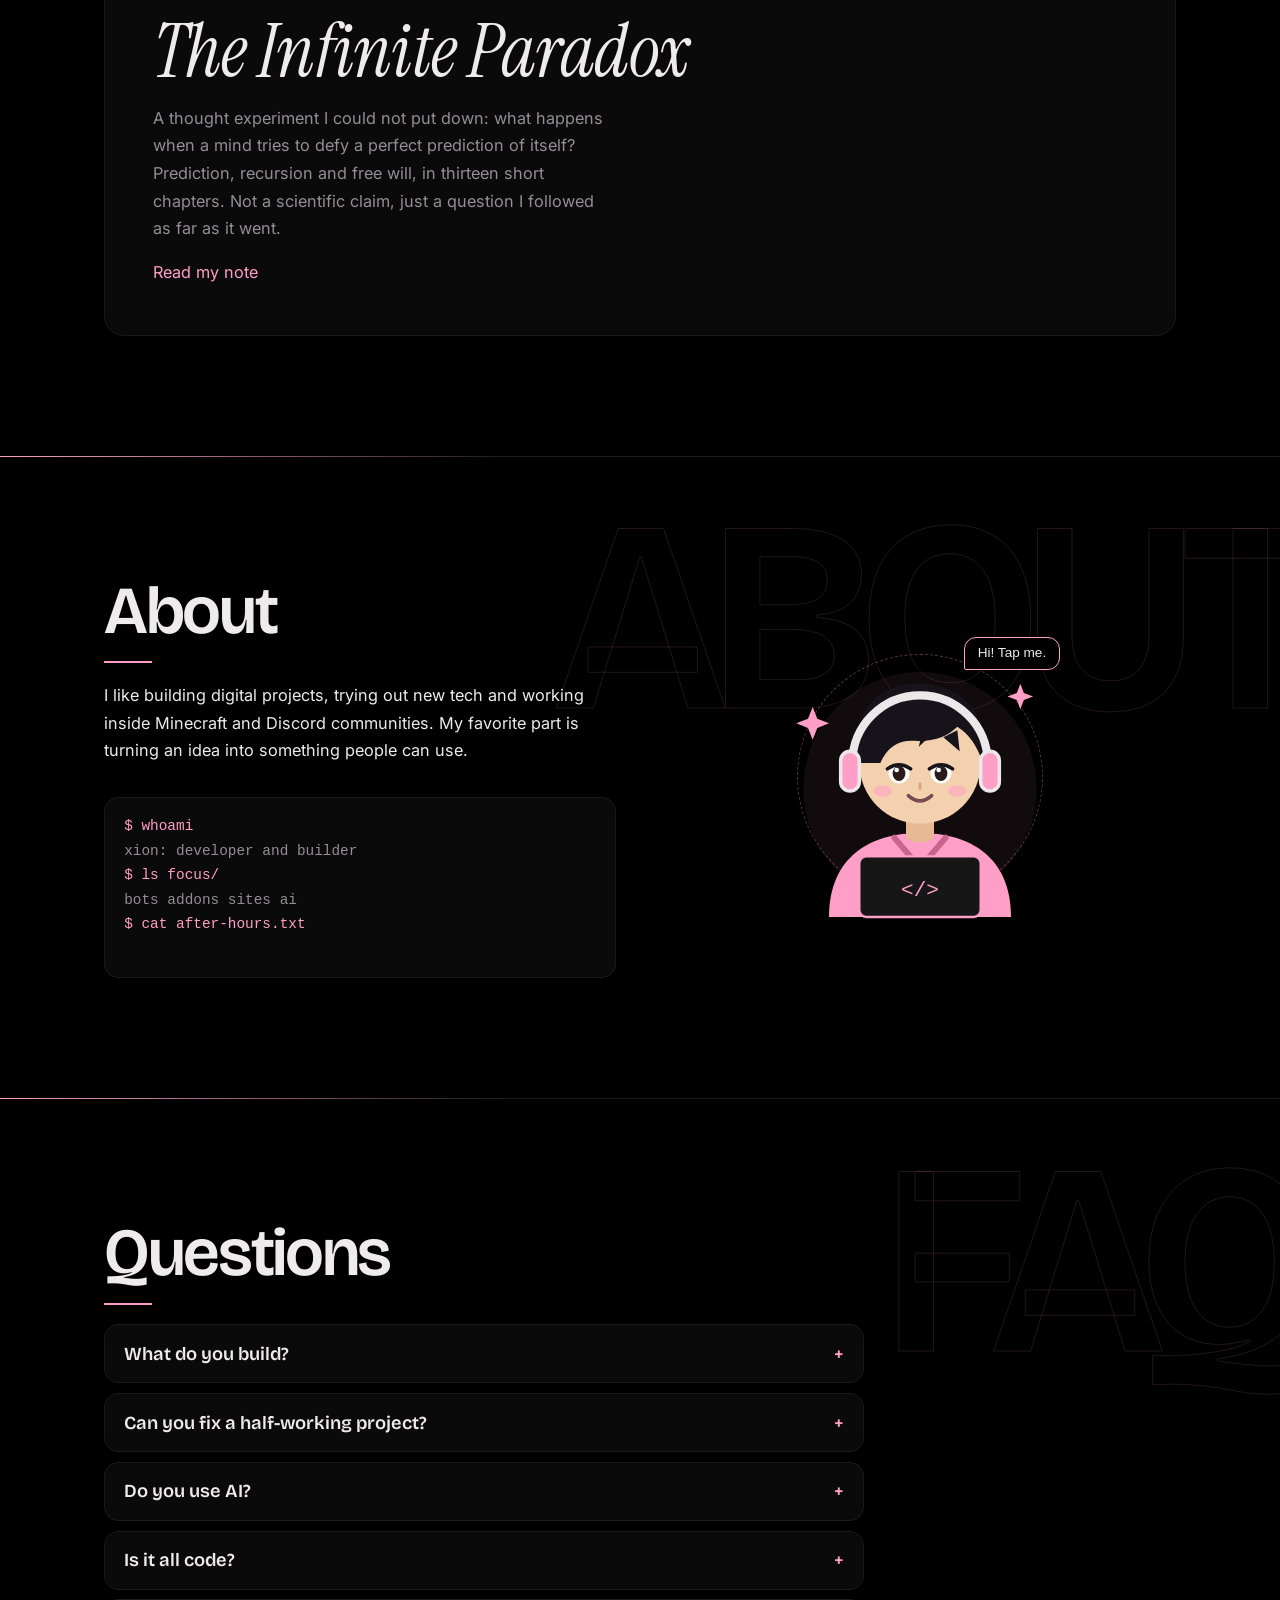
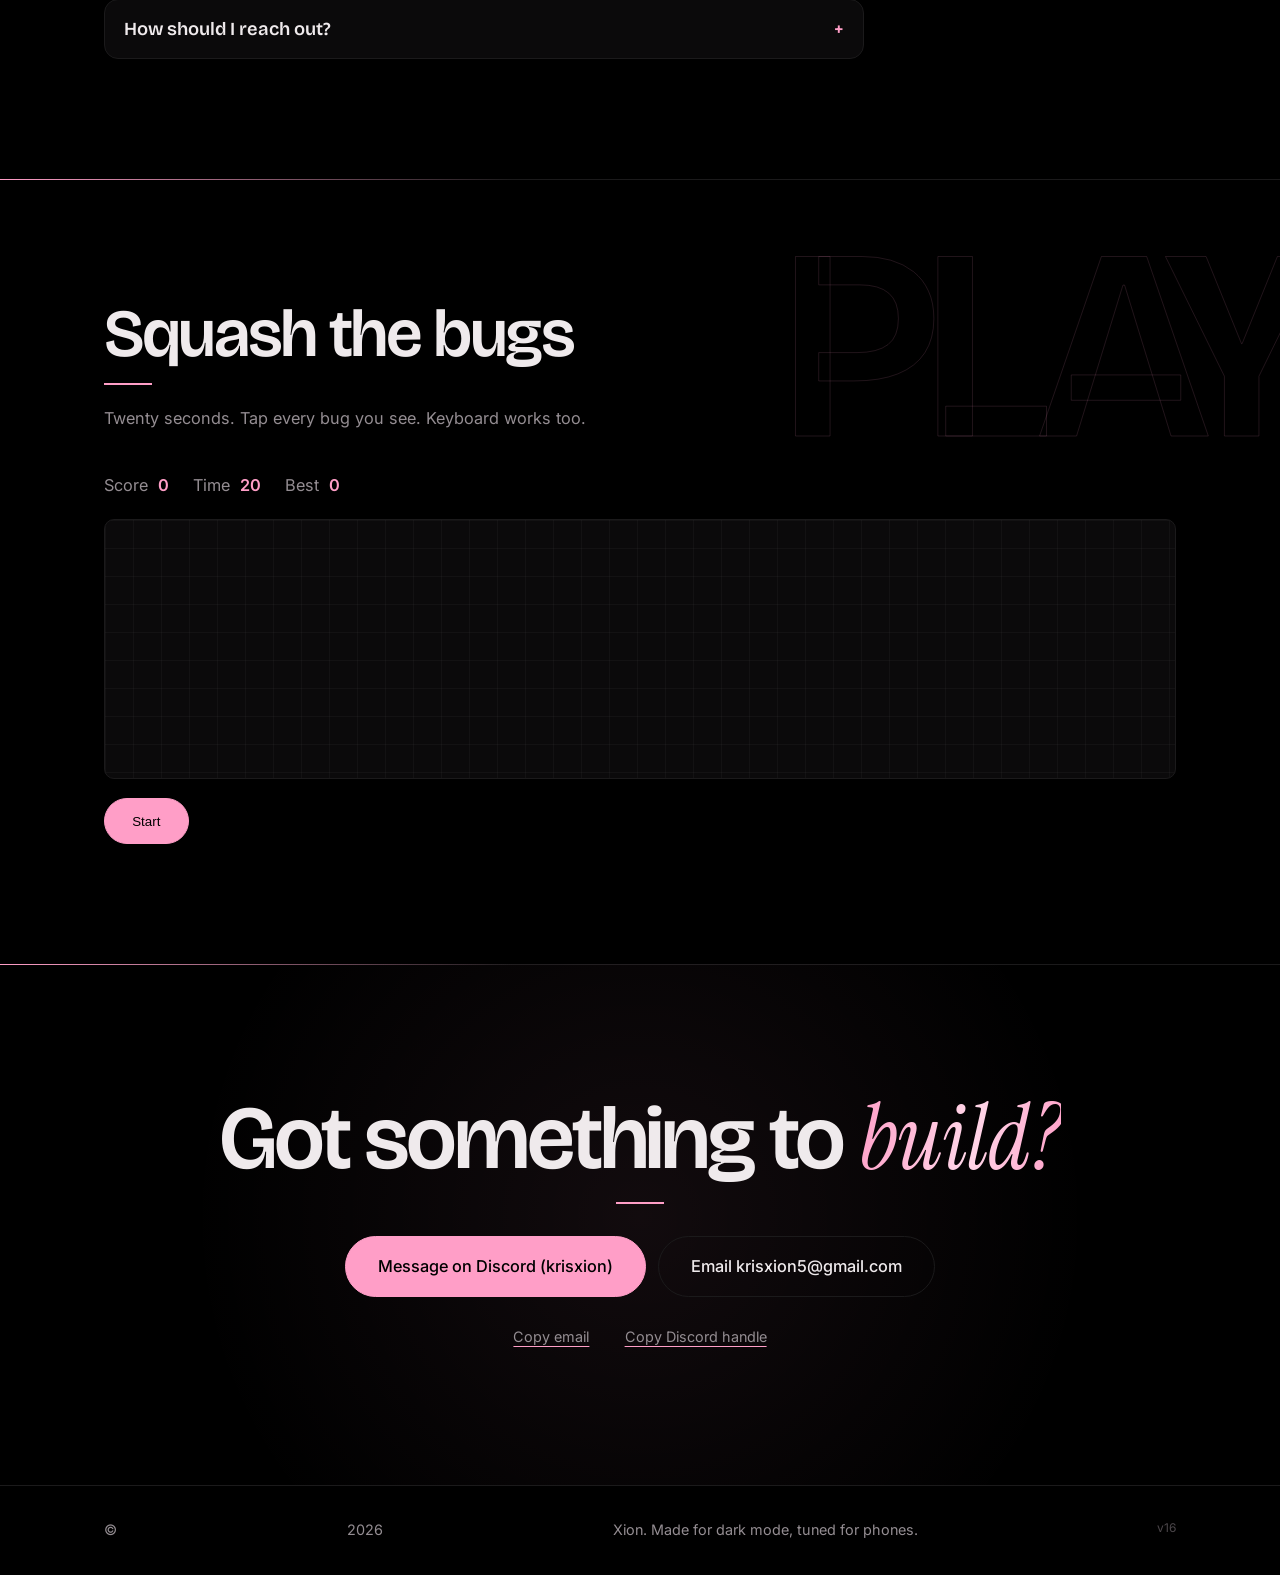
==== commit d5564d26: "Motion graphics" ====
--- a/index.html
+++ b/index.html
@@ -16,11 +16,13 @@
 <meta property="og:image" content="/img/og.png">
 <meta name="twitter:card" content="summary_large_image">
 <link rel="preconnect" href="https://fonts.googleapis.com"><link rel="preconnect" href="https://fonts.gstatic.com" crossorigin>
+<link rel="preload" as="image" href="img/bg.webp" fetchpriority="high">
 <link rel="stylesheet" href="https://fonts.googleapis.com/css2?family=Bricolage+Grotesque:wght@600&family=Instrument+Serif:ital@1&family=Inter:wght@400;500&display=swap">
-<link rel="stylesheet" href="css/style.css?v=14">
-<script type="module" src="js/main.js?v=14"></script>
+<link rel="stylesheet" href="css/style.css?v=16">
+<script type="module" src="js/main.js?v=16"></script>
 </head>
 <body>
+<div class="bg" aria-hidden="true"></div>
 <div class="boot" id="boot" aria-hidden="true"><div class="boot-in"><span class="bl"></span><div class="bname"><i style="--k:0">X</i><i style="--k:1">I</i><i style="--k:2">O</i><i style="--k:3">N</i></div><em class="bsub">Kris Xion, developer and builder</em><span class="bootbar"><i></i></span></div></div>
 <a class="skip" href="#main">Skip to content</a>
 <header class="top"><div class="wrap">
@@ -34,24 +36,23 @@
   </nav>
 </div></header>
 <main id="main">
-<section class="hero" id="top" style="border:0"><div class="wm" aria-hidden="true">XION</div><div class="wrap">
+<section class="hero" id="top" style="border:0"><div class="reticle" aria-hidden="true"><div class="r r1"><svg viewBox="0 0 200 200"><circle cx="100" cy="100" r="96" fill="none" stroke="#ff9ec7" stroke-opacity=".55" stroke-width="1.2" stroke-dasharray="1.2 4.83"/><circle cx="100" cy="100" r="99" fill="none" stroke="#ff9ec7" stroke-opacity=".25" stroke-width=".5"/></svg></div><div class="r r2"><svg viewBox="0 0 200 200"><circle cx="100" cy="100" r="96" fill="none" stroke="#fff" stroke-opacity=".35" stroke-width="1" stroke-dasharray="48 14 8 14"/></svg></div><div class="r r3"><svg viewBox="0 0 200 200"><path d="M100 6A94 94 0 0 1 194 100" fill="none" stroke="#ff9ec7" stroke-width="2.5" stroke-linecap="round"/><path d="M100 194A94 94 0 0 1 6 100" fill="none" stroke="#ff9ec7" stroke-opacity=".5" stroke-width="1.2" stroke-linecap="round"/><circle cx="100" cy="100" r="2.5" fill="#ff9ec7"/></svg></div></div><i class="scan" aria-hidden="true"></i><div class="wrap">
   <h1 data-split>I build things that <em>actually</em> work.</h1>
   <p class="lede">Xion. Developer and builder: websites, Discord bots, Minecraft Bedrock add-ons, AI integration and automation. I also debug and improve projects that are almost there.</p>
   <p class="roles"><span class="sr">Currently building Discord bots, Bedrock add-ons, fast websites and AI-integrated tools.</span><span aria-hidden="true">Building <span id="role"></span><i class="caret"></i></span></p>
   <div class="cta"><a class="btn main" href="#contact">Contact me</a><a class="btn ghost" href="#work">See the work</a></div>
   <p class="hint">Press <kbd>Ctrl</kbd> + <kbd>K</kbd> for the quick menu.</p>
-  <div class="stickers" aria-hidden="true"><img class="stk s1" src="img/p-bot.svg" alt="" width="200" height="125" loading="lazy" decoding="async"><img class="stk s2" src="img/p-addon.svg" alt="" width="200" height="125" loading="lazy" decoding="async"><img class="stk s3" src="img/p-ai.svg" alt="" width="200" height="125" loading="lazy" decoding="async"></div>
 </div></section>
 <div class="marquee" aria-hidden="true"><div class="track"><span>Web development</span><span>Discord bots</span><span>Minecraft Bedrock add-ons</span><span>AI integration &amp; debugging</span><span>Automation</span><span>UI implementation</span><span>JavaScript</span><span>HTML &amp; CSS</span><span>Web development</span><span>Discord bots</span><span>Minecraft Bedrock add-ons</span><span>AI integration &amp; debugging</span><span>Automation</span><span>UI implementation</span><span>JavaScript</span><span>HTML &amp; CSS</span></div></div>
 <div class="marquee rev" aria-hidden="true"><div class="track"><span>Debugging at 2am</span><span>Lo-fi on</span><span>Pink over purple</span><span>Ships things</span><span>Guitar riffs</span><span>Fixes what's broken</span><span>Reads the code</span><span>Tests on a phone</span><span>Debugging at 2am</span><span>Lo-fi on</span><span>Pink over purple</span><span>Ships things</span><span>Guitar riffs</span><span>Fixes what's broken</span><span>Reads the code</span><span>Tests on a phone</span></div></div>
 
-<section id="work"><div class="wrap">
+<section id="work" data-bg="WORK"><div class="wrap">
   <h2 data-split>Selected work</h2>
   <p class="sub">A few projects, each with something worth looking at.</p>
   <div id="project-list"></div>
 </div></section>
 
-<section id="mcpe"><div class="wrap cols">
+<section id="mcpe" data-bg="MCPE"><div class="wrap cols">
   <div><h2 data-split>MCPE Community</h2>
   <p class="sub">Development work inside a large Minecraft Bedrock community.</p></div>
   <div>
@@ -66,7 +67,7 @@
   <p>I work with modern AI tools and build them into projects. I read and understand the code they generate, debug what breaks, restructure messy sites and turn rough first drafts into finished products.</p>
 </div></section>
 
-<section id="skills"><div class="wrap">
+<section id="skills" data-bg="SKILLS"><div class="wrap">
   <h2 data-split>Skills</h2>
   <ul class="skills">
     <li class="hl">Web development</li><li class="hl">JavaScript</li><li>HTML</li><li>CSS</li>
@@ -77,7 +78,7 @@
 
 <section class="quote"><div class="wrap"><h2 data-split>Make it work. Then make it feel <em>right.</em></h2></div></section>
 
-<section id="process"><div class="wrap">
+<section id="process" data-bg="PROCESS"><div class="wrap">
   <h2 data-split>How I work</h2>
   <ol class="steps">
     <li><h3>Understand it</h3><p>Read the problem and the existing code before touching anything. Most bugs have a boring cause.</p></li>
@@ -86,7 +87,7 @@
   </ol>
 </div></section>
 
-<section id="devices"><div class="wrap">
+<section id="devices" data-bg="SCREENS"><div class="wrap">
   <h2 data-split>Built for every screen</h2>
   <p class="sub">Phone, tablet, desktop. Same site, tuned for each.</p>
   <div class="rig" aria-hidden="true">
@@ -102,7 +103,7 @@
   <div class="strings" aria-hidden="true"></div>
 </div></section>
 
-<section id="beats"><div class="wrap">
+<section id="beats" data-bg="BEATS"><div class="wrap">
   <h2 data-split>I make beats too</h2>
   <p class="sub">Not code, just loops. Same itch as building things: start rough, keep tweaking until it feels right.</p>
   <div class="room rv" aria-hidden="true"><svg viewBox="0 0 320 200"><rect width="320" height="200" rx="18" fill="#0b0a0c"/><rect x="28" y="22" width="112" height="92" rx="10" fill="#07060c" stroke="#ff9ec7" stroke-opacity=".6" stroke-width="2"/><path d="M84 22v92M28 68h112" stroke="#ff9ec7" stroke-opacity=".25"/><path d="M108 40a14 14 0 1 0 8 22 11 11 0 0 1-8-22z" fill="#ffd6e8"/><circle class="rs" cx="50" cy="42" r="1.6" fill="#fff"/><circle class="rs" cx="66" cy="92" r="1.3" fill="#fff" style="animation-delay:-1.3s"/><circle class="rs" cx="124" cy="94" r="1.5" fill="#fff" style="animation-delay:-2.1s"/><rect x="16" y="150" width="288" height="10" rx="5" fill="#1d1b1e"/><rect x="30" y="160" width="6" height="34" fill="#151416"/><rect x="284" y="160" width="6" height="34" fill="#151416"/><path d="M246 150v-46l22-18" stroke="#ece8ea" stroke-width="4" stroke-linecap="round" fill="none"/><path d="M258 80l24 8-8 18z" fill="#ff9ec7"/><path d="M262 106l-30 44h56z" fill="#ff9ec7" opacity=".08"/><rect x="176" y="132" width="22" height="18" rx="5" fill="#ece8ea"/><path d="M198 137q8 0 8 6t-8 5" fill="none" stroke="#ece8ea" stroke-width="3"/><path class="rsteam" d="M183 126q-4-6 0-11" stroke="#ece8ea" stroke-width="2" fill="none" stroke-linecap="round"/><path class="rsteam" style="animation-delay:-1.7s" d="M191 126q4-6 0-11" stroke="#ece8ea" stroke-width="2" fill="none" stroke-linecap="round"/><g class="rcat"><ellipse cx="108" cy="140" rx="34" ry="14" fill="#f2dce6"/><circle cx="80" cy="136" r="13" fill="#f2dce6"/><path d="M69 128l2-12 9 7zM91 128l-2-12-9 7z" fill="#f2dce6"/><path d="M74 137q3 3 6 0M82 137q3 3 6 0" stroke="#7a4a52" stroke-width="2" fill="none" stroke-linecap="round"/><ellipse cx="75" cy="142" rx="3" ry="2" fill="#ff9ec7" opacity=".6"/><path d="M140 142q14 0 12-12" stroke="#f2dce6" stroke-width="6" fill="none" stroke-linecap="round"/></g><path d="M214 150l3-14h14l3 14z" fill="#3a2f3a"/><g class="rplant"><path d="M224 136q-12-14-4-26 6 12 4 26zM224 136q10-12 18-20-2 14-18 20z" fill="#b8e0c8"/></g><g class="rsp" data-beat><rect x="262" y="132" width="26" height="18" rx="4" fill="#1d1b1e" stroke="#ff9ec7" stroke-opacity=".6"/><circle cx="275" cy="141" r="5" fill="#ff9ec7" opacity=".7"/></g></svg></div>
@@ -115,7 +116,7 @@
   </div>
 </div></section>
 
-<section id="note"><div class="wrap">
+<section id="note" data-bg="NOTE"><div class="wrap">
   <h2 data-split>My note</h2>
   <a class="notecard" href="note.html">
     <span class="tunnel" aria-hidden="true"><i style="--k:0"></i><i style="--k:1"></i><i style="--k:2"></i><i style="--k:3"></i></span>
@@ -125,7 +126,7 @@
   </a>
 </div></section>
 
-<section id="about"><div class="wrap cols">
+<section id="about" data-bg="ABOUT"><div class="wrap cols">
   <div>
     <h2 data-split>About</h2>
     <p>I like building digital projects, trying out new tech and working inside Minecraft and Discord communities. My favorite part is turning an idea into something people can use.</p>
@@ -138,7 +139,7 @@
   <div class="about-art"><button class="mascot" data-beat type="button" aria-label="Say hi to the mascot"><span class="bubble" aria-live="polite">Hi! Tap me.</span><svg viewBox="0 0 240 240" aria-hidden="true"><circle cx="120" cy="130" r="100" fill="#ff9ec7" opacity=".07"/><g class="bob"><path d="M42 240c0-52 36-72 78-72s78 20 78 72z" fill="#ff9ec7"/><path d="M98 172l22 26 22-26" fill="none" stroke="#c9648f" stroke-width="5" stroke-linecap="round"/><rect x="108" y="148" width="24" height="28" rx="8" fill="#e6b992"/><circle cx="120" cy="108" r="52" fill="#f3d0ae"/><path d="M66 108C60 58 90 38 122 40c32 2 58 22 52 68-5-14-11-24-22-31-9 9-22 13-36 12-14-1-24 5-30 19z" fill="#17131b"/><path d="M94 76l-9 22 21-16zM124 72l-5 22 19-18zM152 80l2 18-14-12z" fill="#17131b"/><path d="M62 108a58 58 0 0 1 116 0" fill="none" stroke="#ece8ea" stroke-width="7" stroke-linecap="round"/><rect x="52" y="98" width="16" height="34" rx="8" fill="#ff9ec7" stroke="#ece8ea" stroke-width="3"/><rect x="172" y="98" width="16" height="34" rx="8" fill="#ff9ec7" stroke="#ece8ea" stroke-width="3"/><g class="eyes"><ellipse cx="102" cy="117" rx="9" ry="8.5" fill="#fff"/><ellipse cx="138" cy="117" rx="9" ry="8.5" fill="#fff"/><g class="pupil"><ellipse cx="102" cy="117" rx="5.5" ry="6.5" fill="#2a1a1c"/><ellipse cx="138" cy="117" rx="5.5" ry="6.5" fill="#2a1a1c"/><circle cx="100" cy="114" r="2" fill="#fff"/><circle cx="136" cy="114" r="2" fill="#fff"/></g><path d="M92 113q10-7 20 0M128 113q10-7 20 0" fill="none" stroke="#17131b" stroke-width="3" stroke-linecap="round"/></g><g class="shades"><rect x="88" y="106" width="30" height="21" rx="9" fill="#0b0b0b" stroke="#ff9ec7" stroke-width="2.5"/><rect x="122" y="106" width="30" height="21" rx="9" fill="#0b0b0b" stroke="#ff9ec7" stroke-width="2.5"/><path d="M118 114h4" stroke="#ff9ec7" stroke-width="3"/><path d="M94 112l8 0" stroke="#ff9ec7" stroke-width="2" opacity=".7"/></g><ellipse cx="88" cy="132" rx="8" ry="5" fill="#ff9ec7" opacity=".55"/><ellipse cx="152" cy="132" rx="8" ry="5" fill="#ff9ec7" opacity=".55"/><path d="M120 126v4" stroke="#d6a47e" stroke-width="2.5" stroke-linecap="round"/><path d="M110 136q10 9 20 0" fill="none" stroke="#7a4a52" stroke-width="3" stroke-linecap="round"/><rect x="68" y="188" width="104" height="52" rx="6" fill="#161616" stroke="#ff9ec7" stroke-width="2"/><text x="120" y="222" text-anchor="middle" font-size="18" fill="#ff9ec7" font-family="monospace">&lt;/&gt;</text></g><path class="tw" d="M28 60l4 10 10 4-10 4-4 10-4-10-10-4 10-4z" fill="#ff9ec7"/><path class="tw" d="M206 40l3 8 8 3-8 3-3 8-3-8-8-3 8-3z" fill="#ff9ec7" style="animation-delay:-1.2s"/></svg></button></div>
 </div></section>
 
-<section id="faq"><div class="wrap">
+<section id="faq" data-bg="FAQ"><div class="wrap">
   <h2 data-split>Questions</h2>
   <div class="faq">
     <details><summary>What do you build?</summary><p>Websites, Discord bots, Minecraft Bedrock add-ons, AI-integrated tools and automations.</p></details>
@@ -149,7 +150,7 @@
   </div>
 </div></section>
 
-<section id="play"><div class="wrap">
+<section id="play" data-bg="PLAY"><div class="wrap">
   <h2 data-split>Squash the bugs</h2>
   <p class="sub">Twenty seconds. Tap every bug you see. Keyboard works too.</p>
   <div class="game"><p class="hud">Score <b id="gscore">0</b> Time <b id="gtime">20</b> Best <b id="gbest">0</b></p><div id="arena" class="arena"></div><button id="gstart" class="btn main" type="button">Start</button></div>
@@ -167,7 +168,7 @@
 <dialog id="cmd" aria-label="Quick jump"><input id="cmdq" type="text" placeholder="Jump to..." aria-label="Search commands" autocomplete="off"><ul id="cmdl" role="listbox" aria-label="Commands"></ul></dialog>
 <div id="toast" class="toast" role="status" aria-live="polite"></div>
 <a class="top-btn" href="#top" aria-label="Back to top"><svg width="18" height="18" viewBox="0 0 24 24" fill="none" stroke="currentColor" stroke-width="2" stroke-linecap="round" stroke-linejoin="round" aria-hidden="true"><path d="M6 15l6-6 6 6"/></svg></a>
-<footer><div class="wrap">© <span id="y"></span> Xion. Made for dark mode, tuned for phones. <span class="ver">v14</span></div><div class="fwm" aria-hidden="true">XION</div></footer>
+<footer><div class="wrap">© <span id="y"></span> Xion. Made for dark mode, tuned for phones. <span class="ver">v16</span></div></footer>
 <script>document.getElementById("y").textContent=new Date().getFullYear()</script>
 </body>
 </html>
--- a/css/style.css
+++ b/css/style.css
@@ -502,3 +502,54 @@
 .room svg{animation:roomtilt 10s ease-in-out infinite}
 .room.off svg{animation-play-state:paused}
 .ver{margin-left:.6rem;color:#4b464a;font-size:.75rem}
+
+/* ===== Round 15: background art, performance mode ===== */
+@keyframes kb{to{scale:1.06}}
+@keyframes petal{0%{transform:translate3d(0,-8vh,0) rotate(0)}100%{transform:translate3d(var(--r),112vh,0) rotate(520deg)}}
+.bg{position:fixed;left:0;top:0;z-index:-1;width:100%;height:100vh;height:100lvh;pointer-events:none;background:linear-gradient(rgba(0,0,0,.2),rgba(0,0,0,.2)),url(../img/bg.webp) 62% 30%/cover no-repeat}
+body::before{display:none}
+.hero{background:linear-gradient(90deg,rgba(0,0,0,.78) 0%,rgba(0,0,0,.4) 58%,rgba(0,0,0,.08) 100%),linear-gradient(180deg,transparent 62%,rgba(0,0,0,.66) 100%)}
+@media(max-width:760px){.hero{background:linear-gradient(180deg,rgba(0,0,0,.55),rgba(0,0,0,.35) 55%,rgba(0,0,0,.66) 100%)}}
+.hero h1,.hero .lede{text-shadow:0 2px 26px rgba(0,0,0,.6)}
+main>section:not(.hero),.marquee{background:rgba(0,0,0,.66)}
+.marquee::before{background:linear-gradient(90deg,rgba(0,0,0,.9),transparent)}.marquee::after{background:linear-gradient(270deg,rgba(0,0,0,.9),transparent)}
+footer{background:rgba(0,0,0,.82)}
+.petals{position:fixed;inset:0;z-index:-1;overflow:hidden;pointer-events:none}
+.petal{position:absolute;left:var(--x);top:0;width:9px;height:13px;border-radius:80% 0 80% 0;background:#ffb7d5;opacity:.55;animation:petal var(--d) linear var(--s) infinite}
+.paused .petal,.paused .bg{animation-play-state:paused}
+.lite .stage,.lite .media svg *,.lite .room svg,.lite .room svg *,.lite .dev,.lite .rev .track,.lite .tunnel i,.lite .mascot .bob,.lite .mascot::before,.lite .mascot .tw,.lite .petal,.lite .hero::after,.lite .btn.main::after,.lite .notecard .tunnel i{animation:none!important}
+.lite .glow,.lite .cursor,.lite .petals{display:none}
+.lite .stage>*{transition:none}
+.hero .wrap{width:100%}
+.hero .lede{color:#d4cdd1}
+@media(max-width:760px){.hero{background:linear-gradient(180deg,rgba(0,0,0,.6),rgba(0,0,0,.5) 55%,rgba(0,0,0,.7) 100%)}}
+
+/* ===== Round 16: low-lag motion graphics (transform/opacity only, scroll-driven where supported) ===== */
+@keyframes rot{to{transform:rotate(var(--turn,360deg))}}
+@keyframes bgpar{to{transform:translate3d(0,-6vh,0)}}
+@keyframes ghost{from{transform:translate3d(14vw,0,0)}to{transform:translate3d(-14vw,0,0)}}
+@keyframes scan{0%{transform:translateY(-10vh);opacity:0}10%,90%{opacity:.5}100%{transform:translateY(100vh);opacity:0}}
+.bg{top:-3vh;height:calc(100vh + 6vh);height:calc(100lvh + 6vh)}
+@supports (animation-timeline:scroll()){
+  .bg{animation:bgpar linear both;animation-timeline:scroll(root)}
+  @media(hover:hover){html:not(.lite) .bg{animation:kb 40s ease-in-out infinite alternate,bgpar linear both;animation-timeline:auto,scroll(root)}}
+  .r{animation:rot linear both;animation-timeline:scroll(root)}
+}
+@supports not (animation-timeline:scroll()){
+  html:not(.lite) .r1{animation:spin 90s linear infinite}
+  html:not(.lite) .r2{animation:spin 60s linear infinite reverse}
+  html:not(.lite) .r3{animation:spin 40s linear infinite}
+}
+.reticle{position:absolute;right:max(3%,env(safe-area-inset-right));top:50%;width:min(36vw,440px);aspect-ratio:1;transform:translateY(-50%);pointer-events:none;opacity:.8}
+.r{position:absolute;inset:0}.r svg{display:block;width:100%;height:100%}
+.r1{--turn:540deg}.r2{--turn:-720deg;inset:11%}.r3{--turn:360deg;inset:24%}
+.hero.off .r{animation-play-state:paused}
+@media(max-width:760px){.reticle{width:86vw;right:-30vw;top:36%;opacity:.45}}
+.scan{position:absolute;left:0;right:0;top:0;z-index:0;height:2px;pointer-events:none;background:linear-gradient(90deg,transparent,rgba(255,158,199,.7),transparent);box-shadow:0 0 18px rgba(255,158,199,.5);animation:scan 7s linear infinite}
+.hero.off .scan{animation-play-state:paused}
+.lite .scan{display:none}
+main{overflow-x:clip}
+.wrap{position:relative;z-index:1}
+section[data-bg]{position:relative}
+section[data-bg]::after{content:attr(data-bg);position:absolute;right:-2vw;top:4%;z-index:0;font:600 clamp(5rem,22vw,17rem)/1 "Bricolage Grotesque",sans-serif;letter-spacing:-.05em;color:transparent;-webkit-text-stroke:1px rgba(255,158,199,.13);white-space:nowrap;pointer-events:none;user-select:none}
+@supports (animation-timeline:view()){section[data-bg]::after{animation:ghost linear both;animation-timeline:view()}}
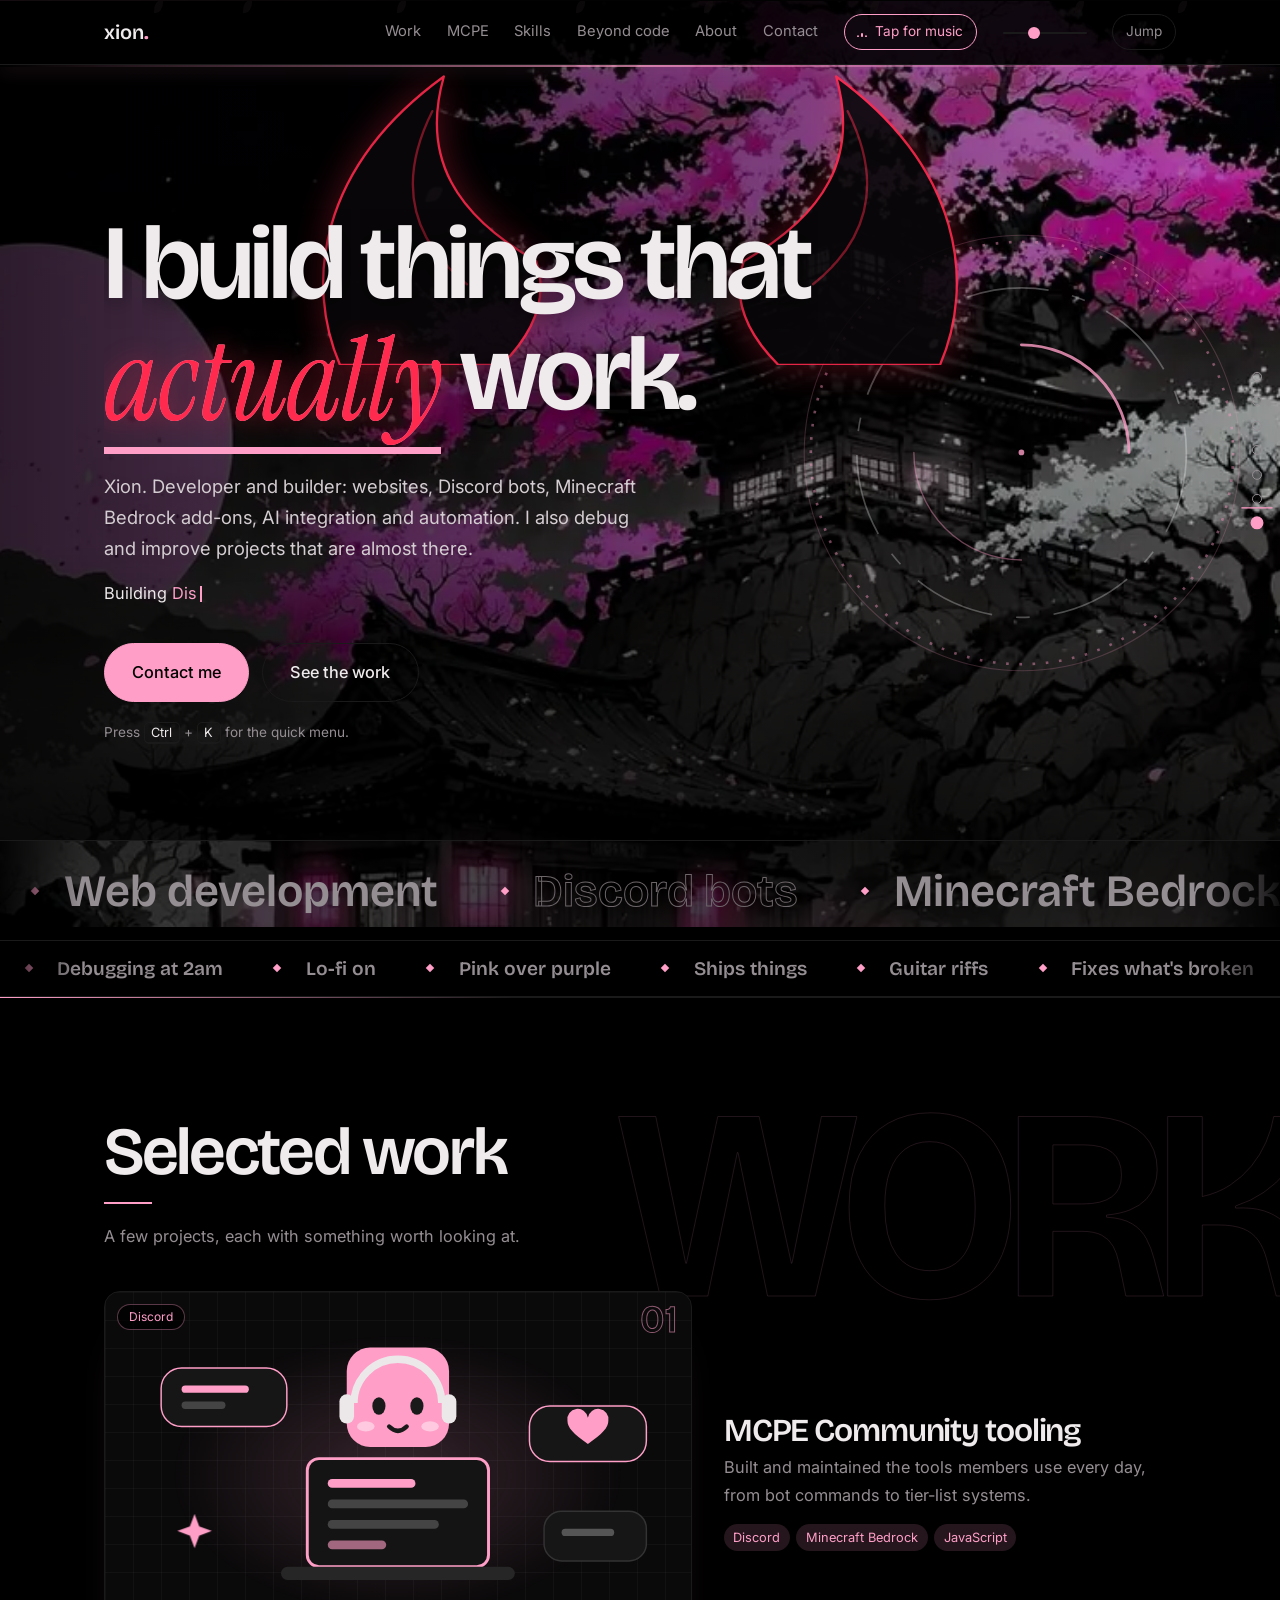
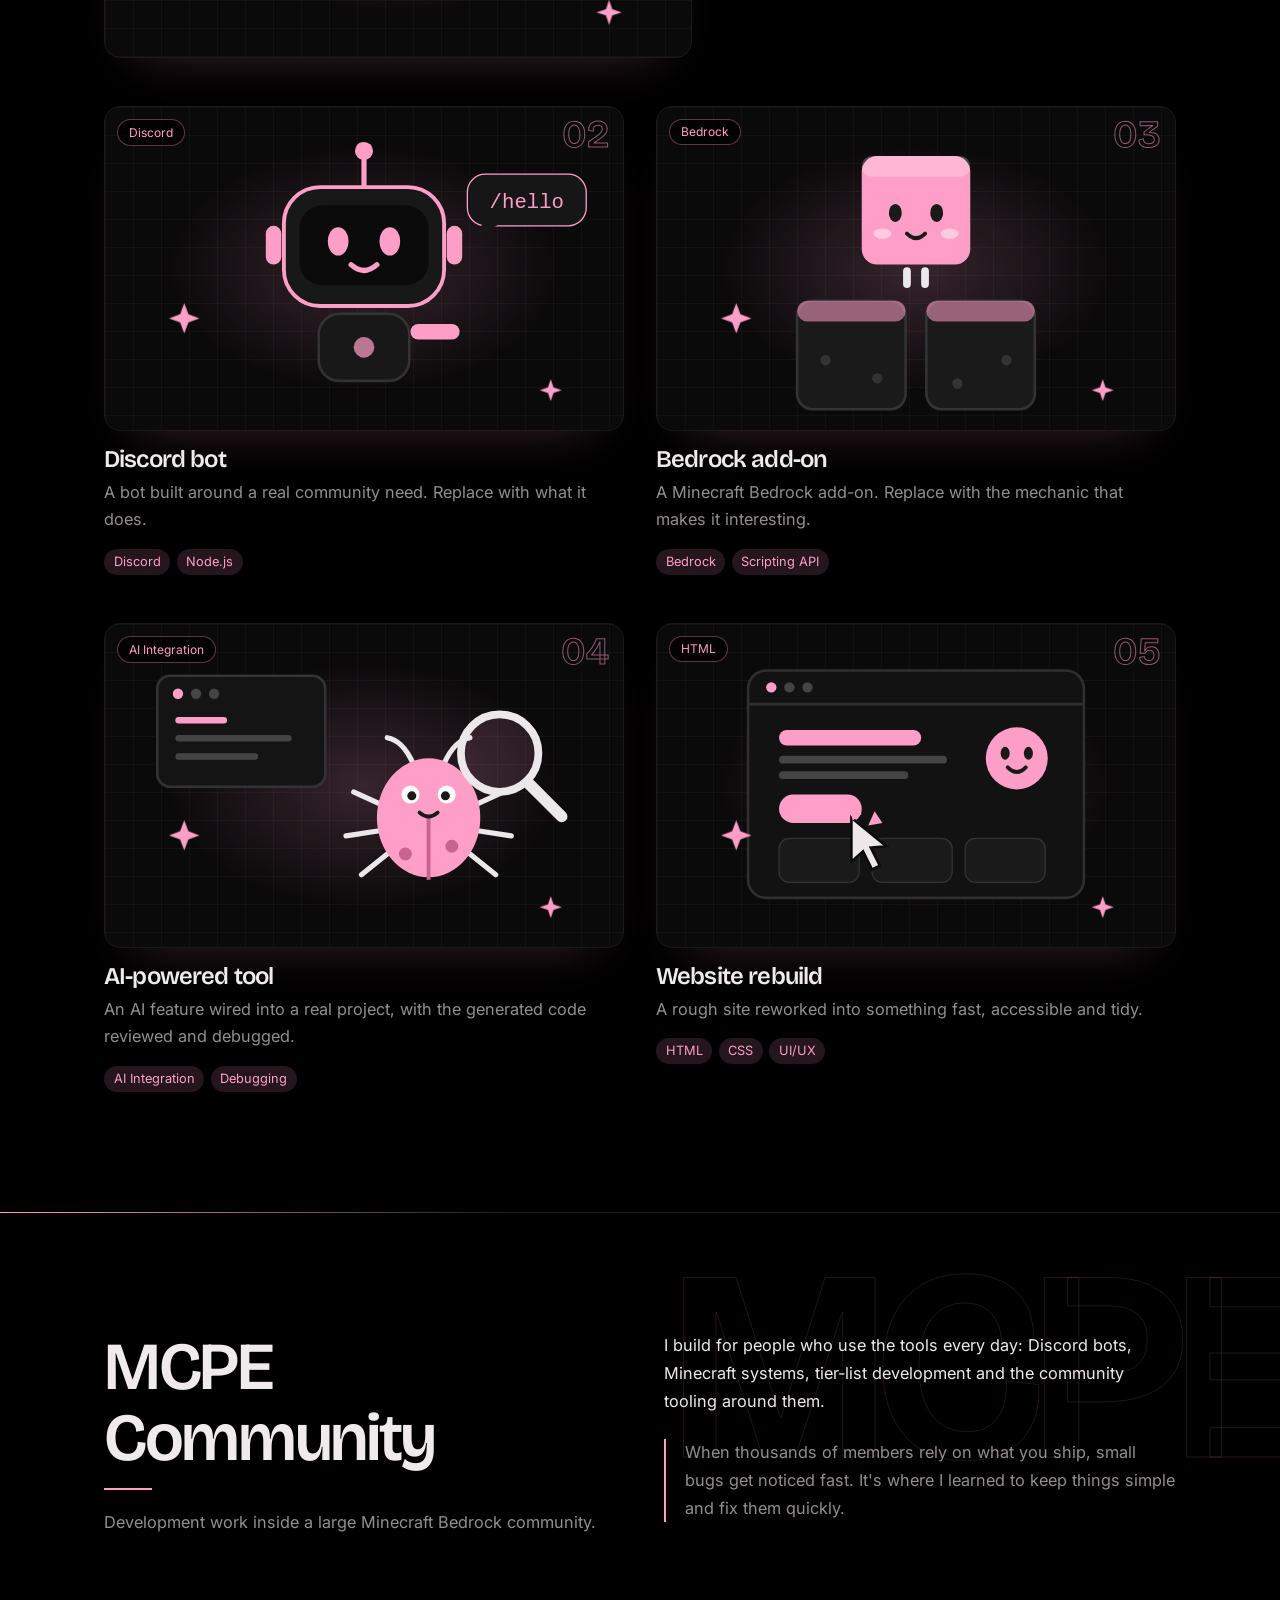
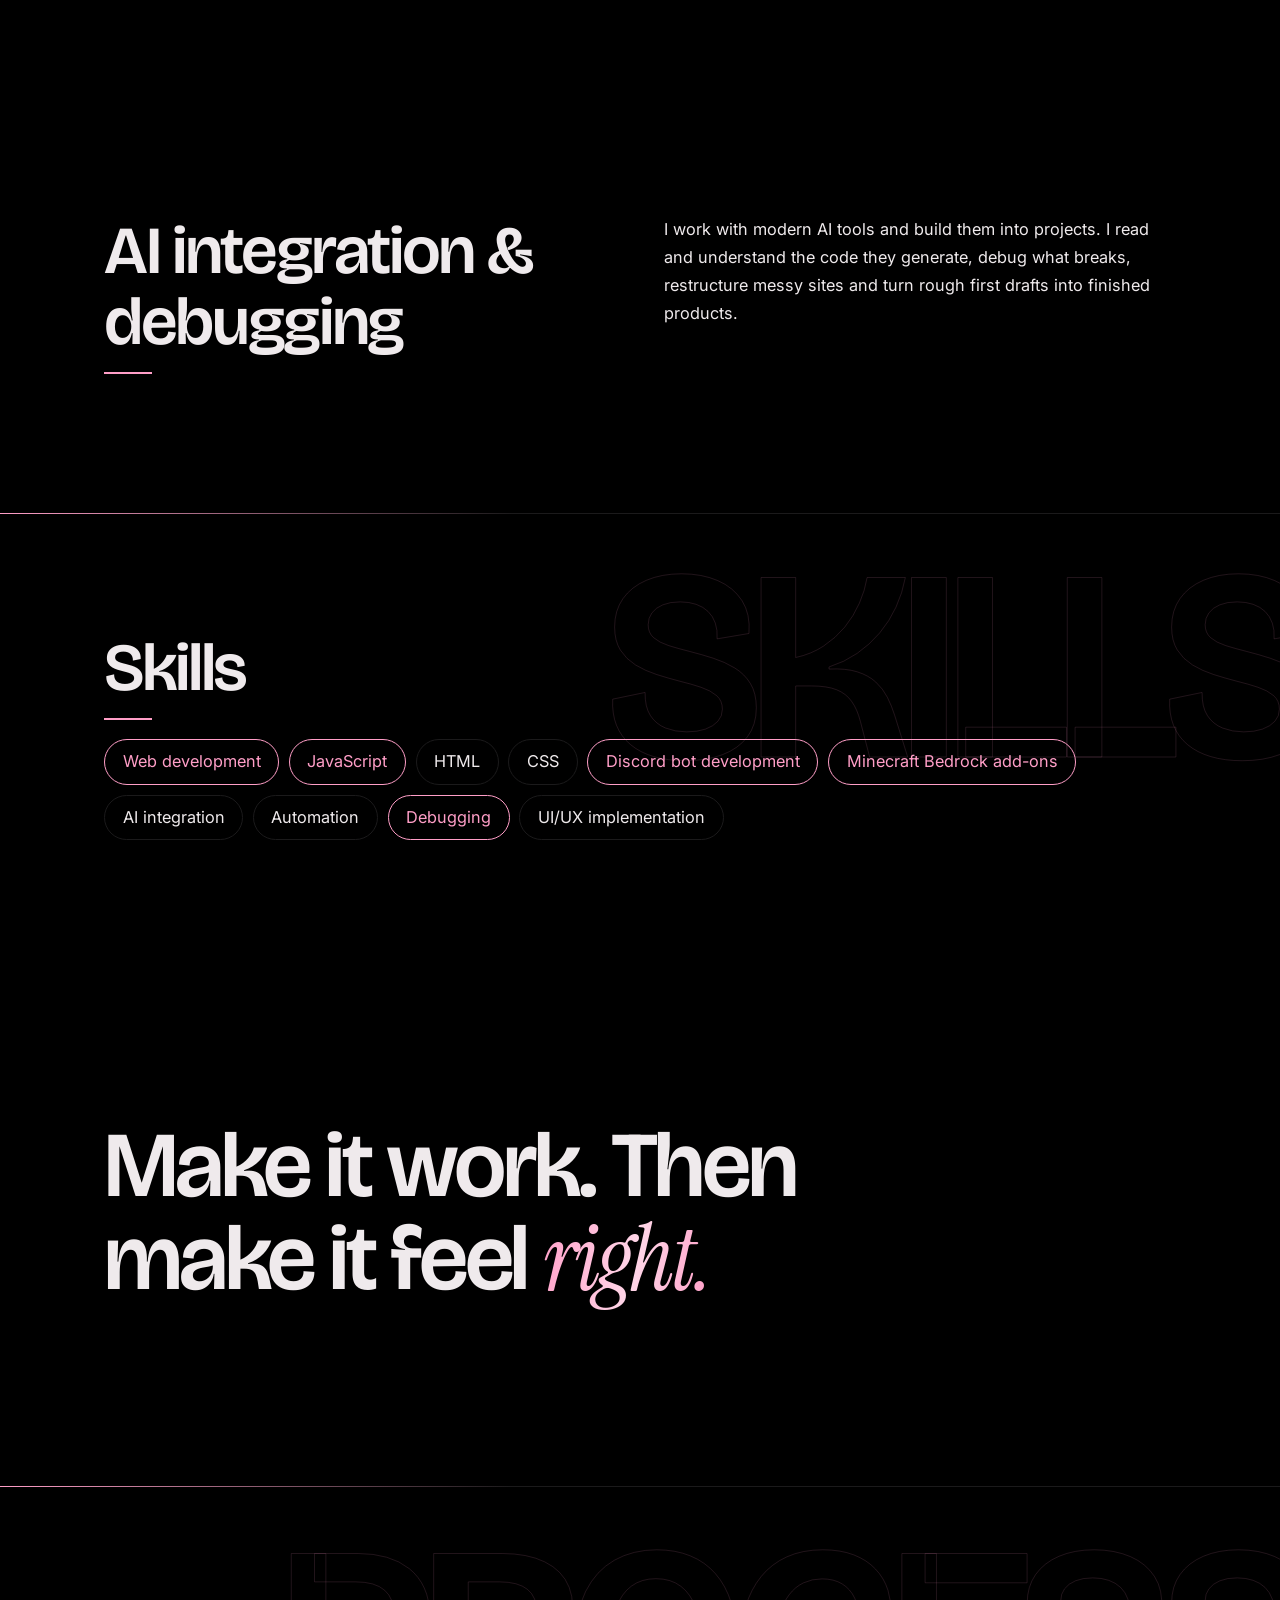
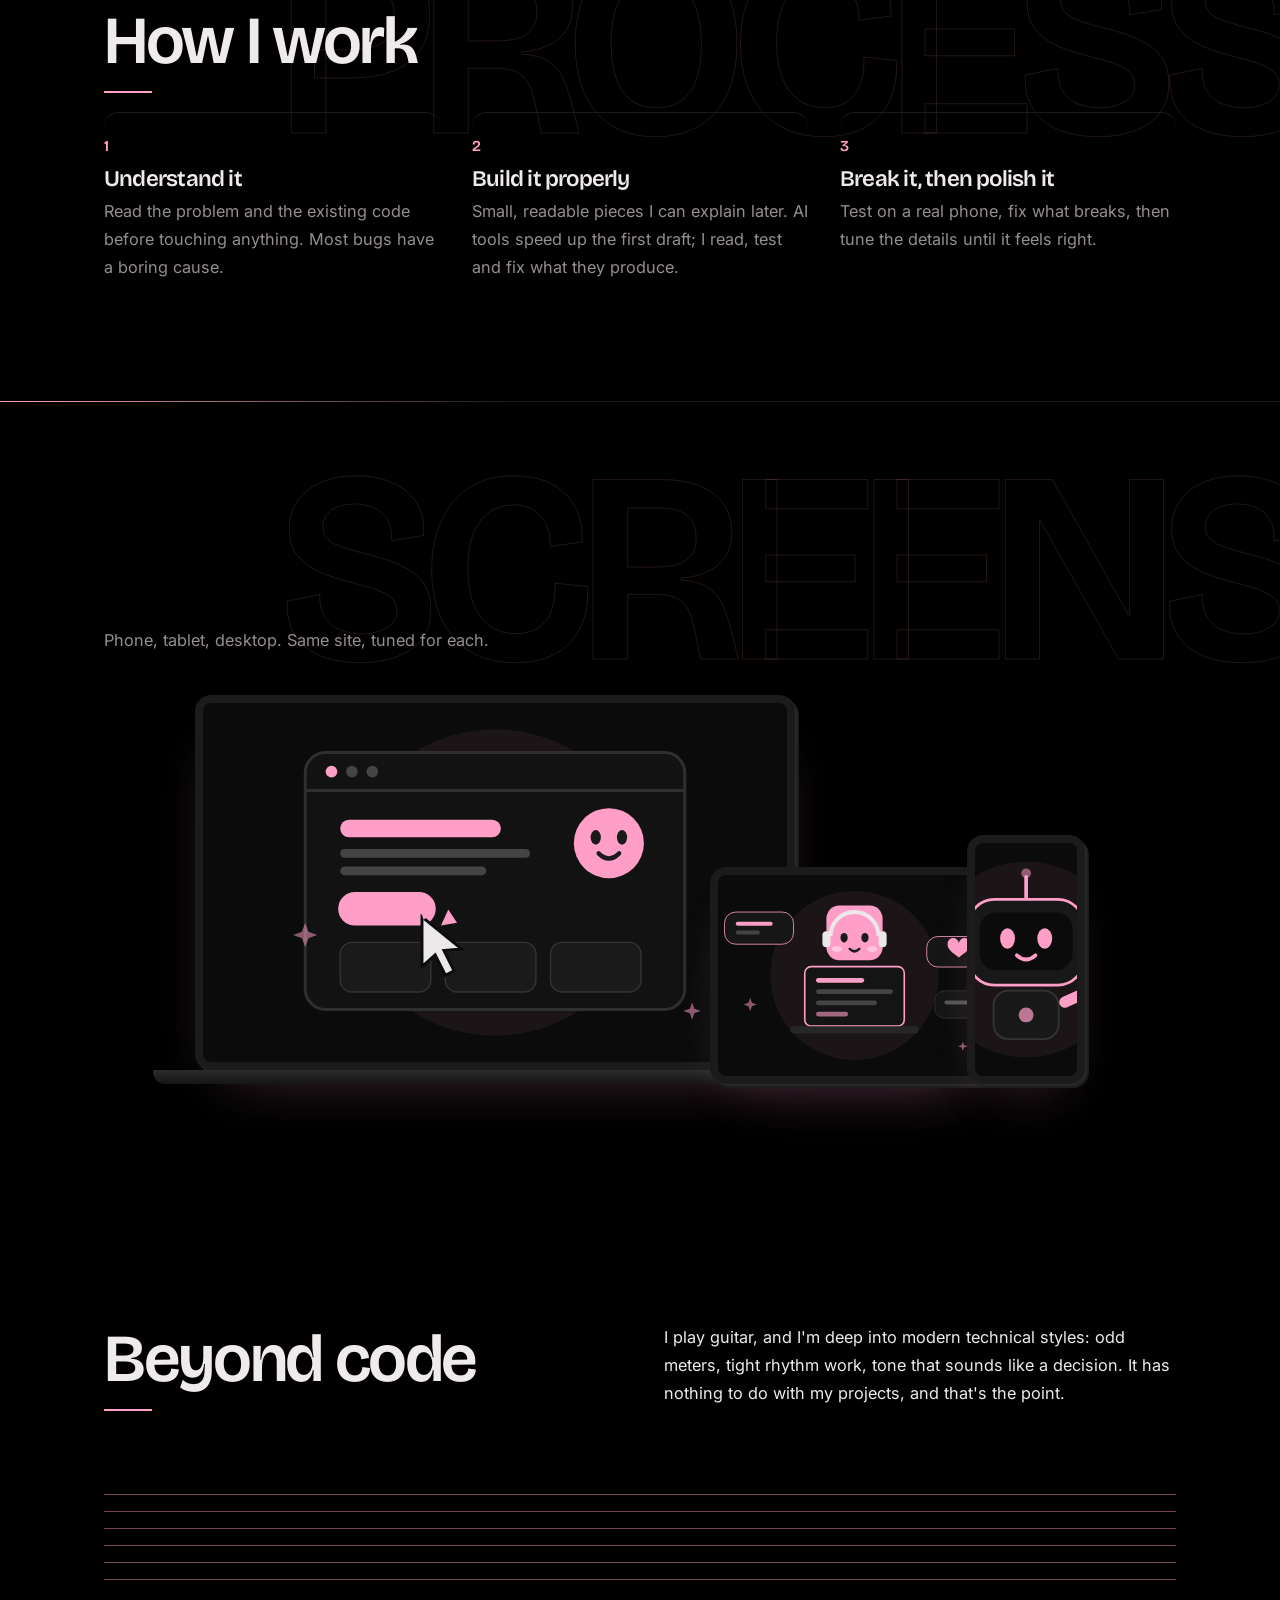
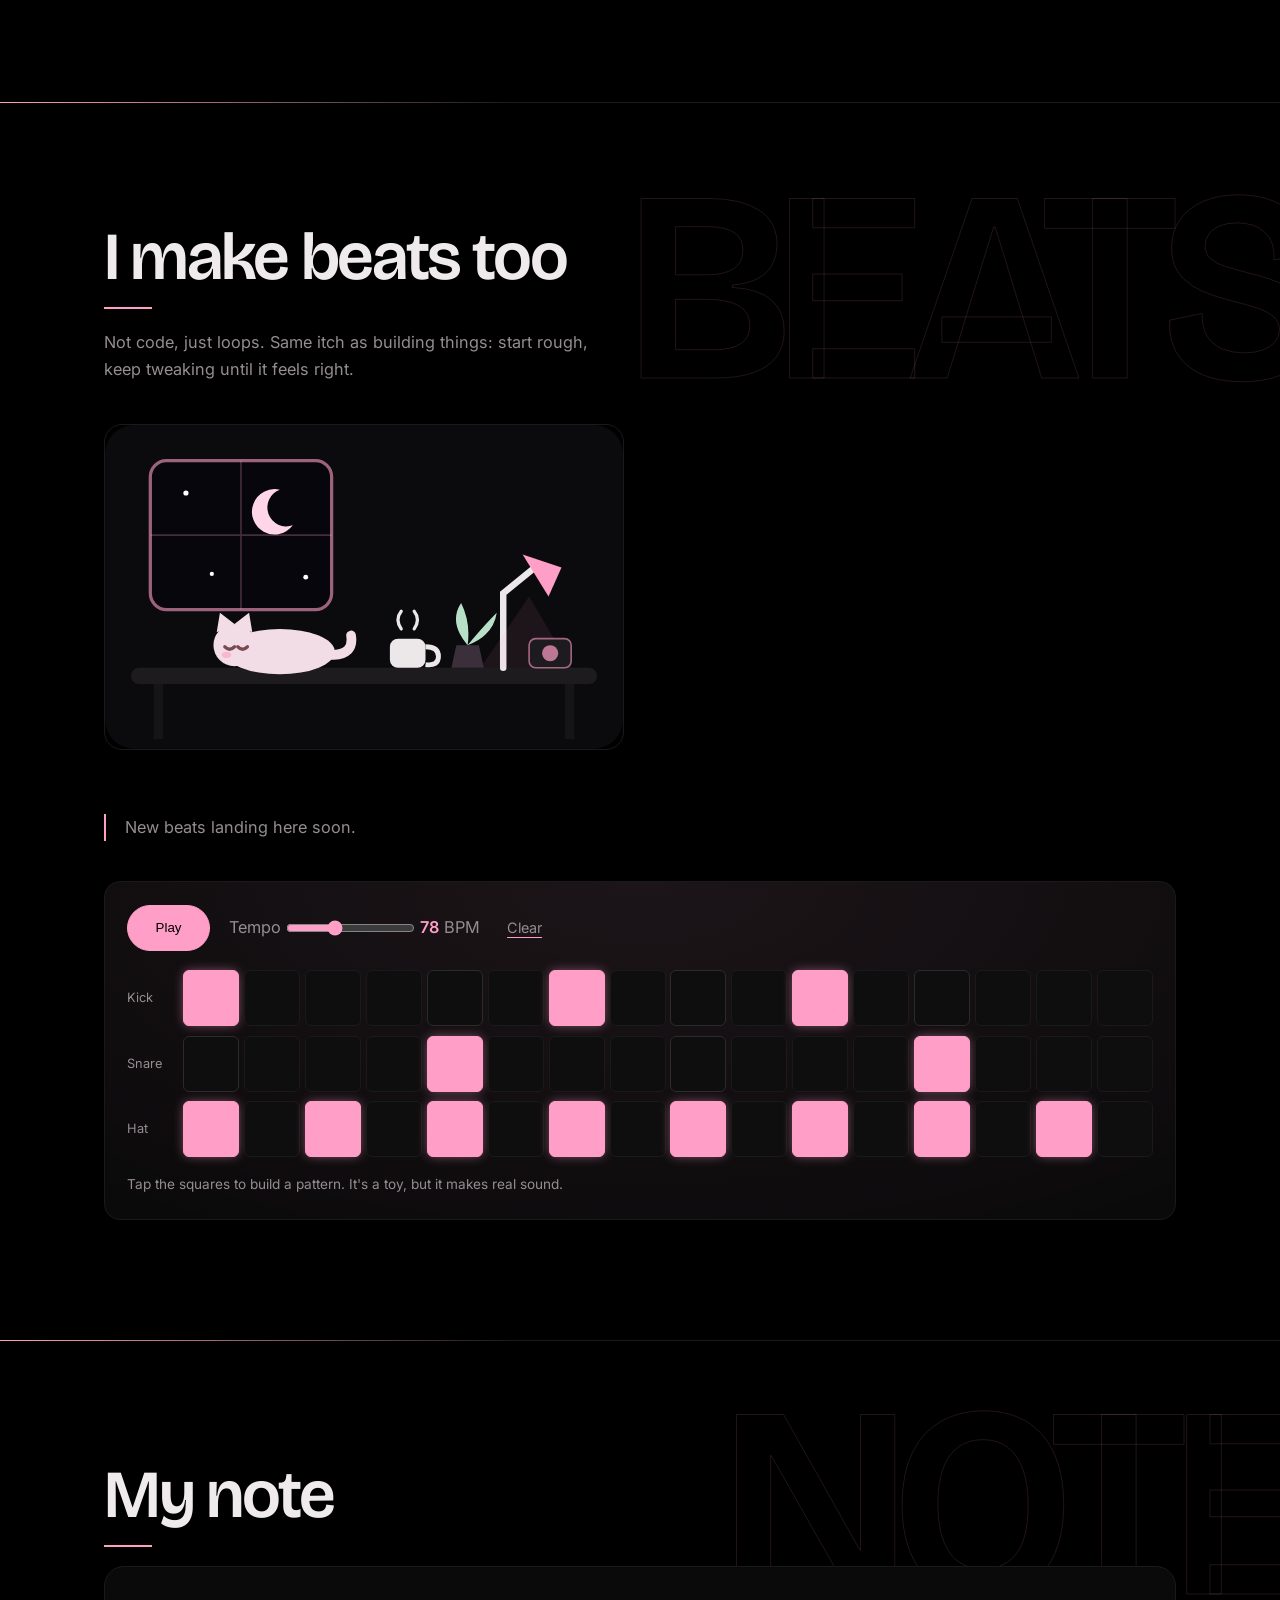
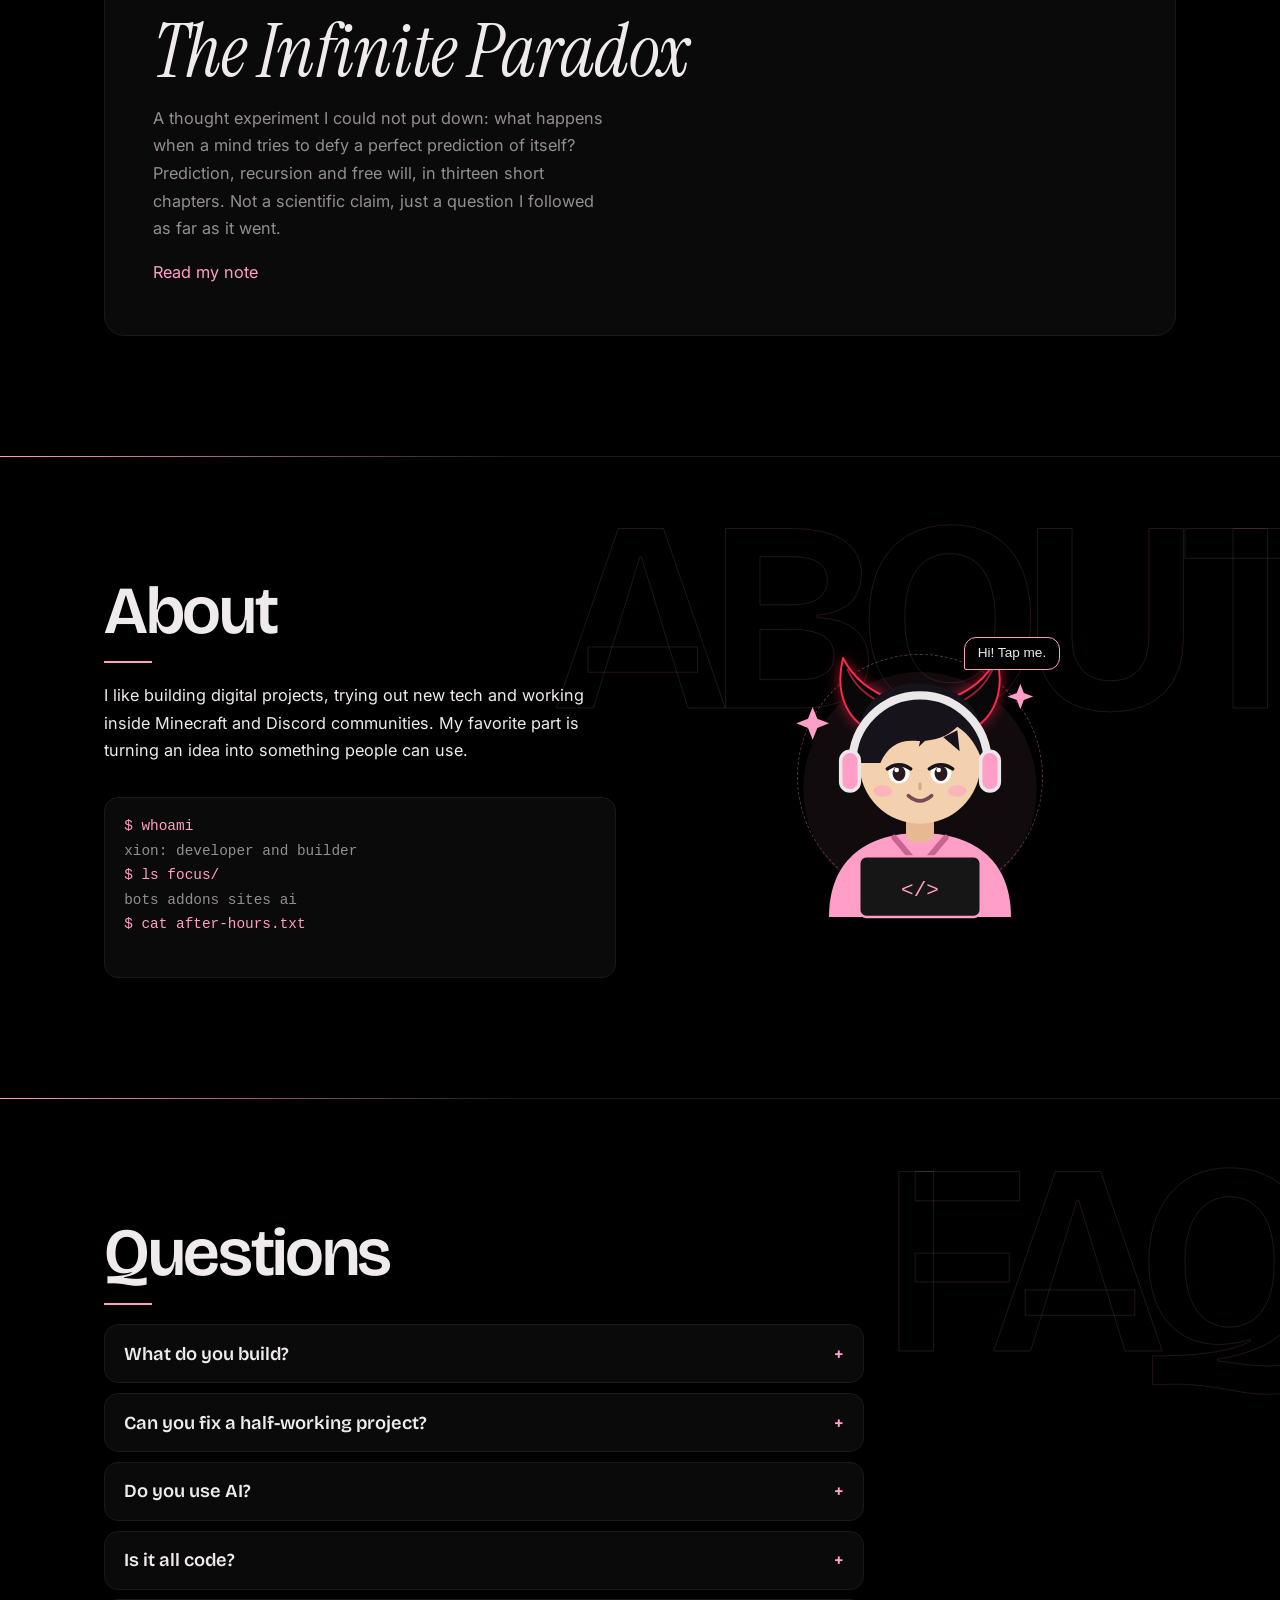
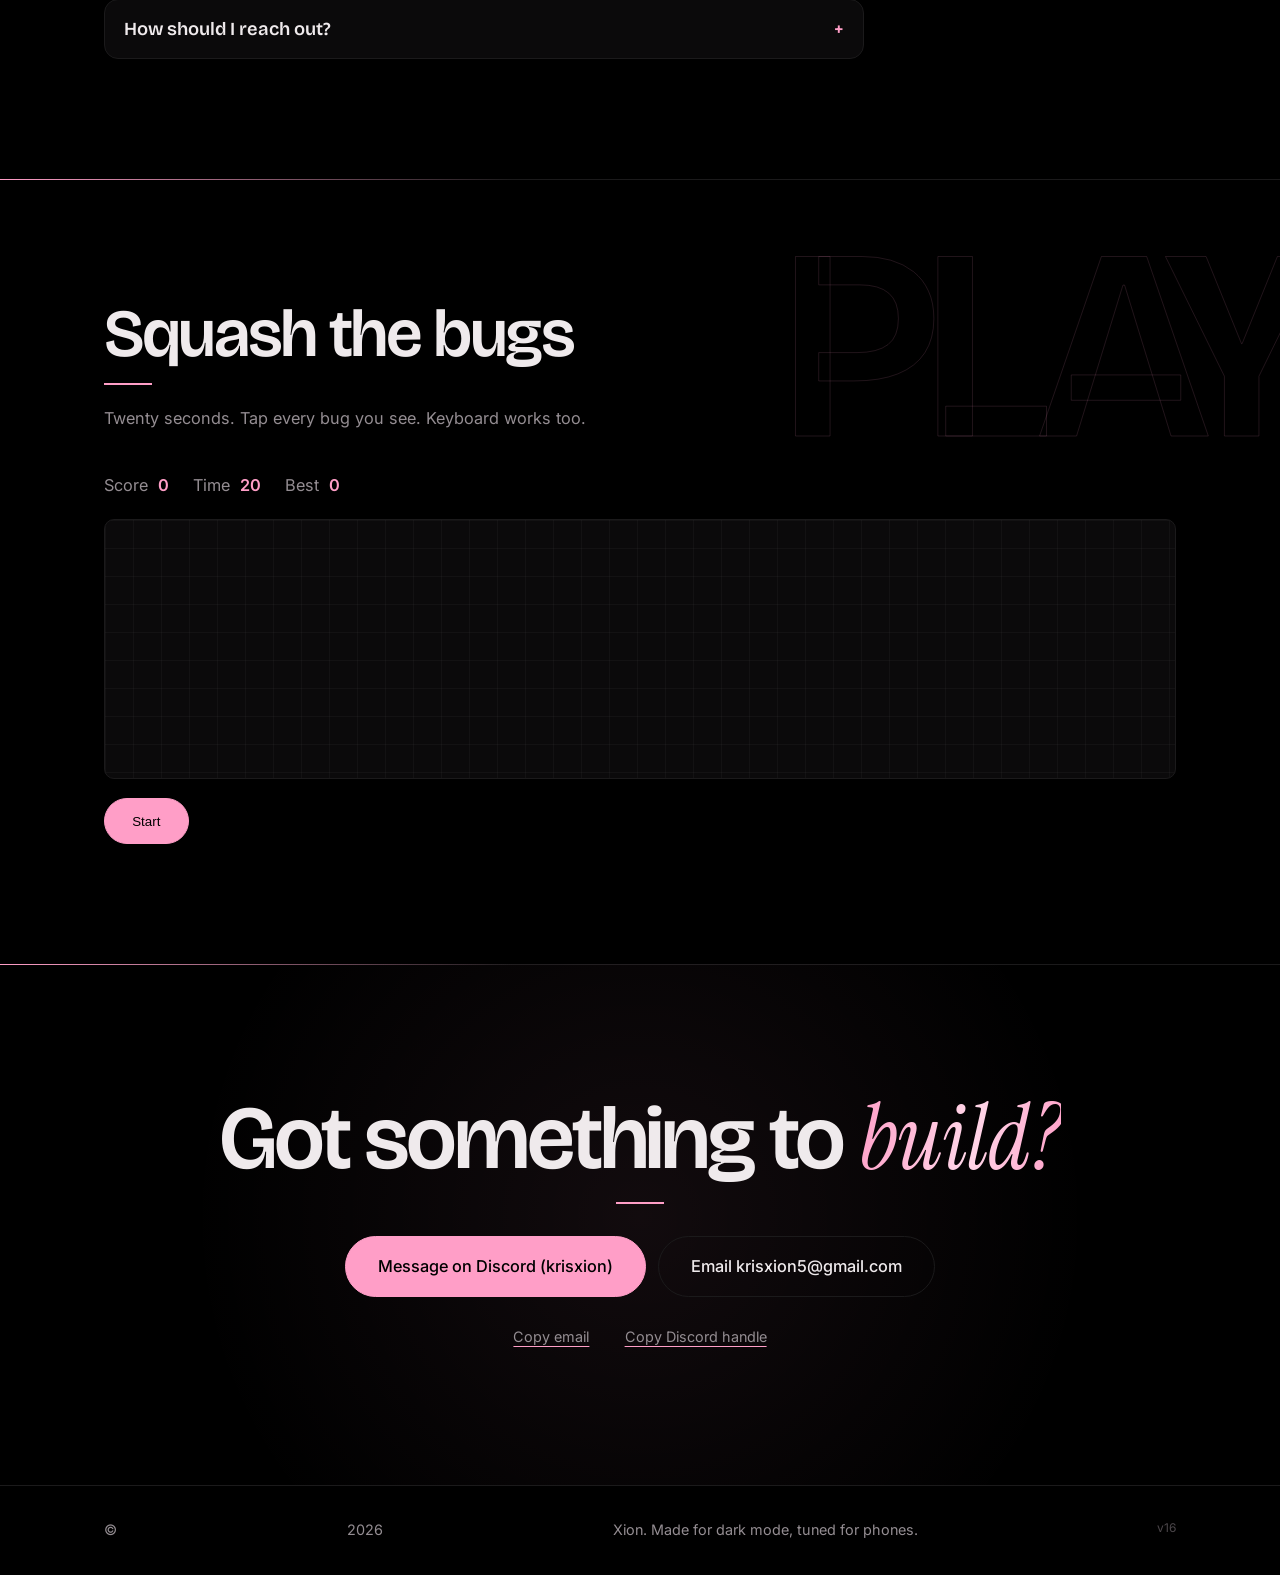
==== commit d6b08441: "Motion graphics" ====
--- a/index.html
+++ b/index.html
@@ -18,8 +18,8 @@
 <link rel="preconnect" href="https://fonts.googleapis.com"><link rel="preconnect" href="https://fonts.gstatic.com" crossorigin>
 <link rel="preload" as="image" href="img/bg.webp" fetchpriority="high">
 <link rel="stylesheet" href="https://fonts.googleapis.com/css2?family=Bricolage+Grotesque:wght@600&family=Instrument+Serif:ital@1&family=Inter:wght@400;500&display=swap">
-<link rel="stylesheet" href="css/style.css?v=16">
-<script type="module" src="js/main.js?v=16"></script>
+<link rel="stylesheet" href="css/style.css?v=17">
+<script type="module" src="js/main.js?v=17"></script>
 </head>
 <body>
 <div class="bg" aria-hidden="true"></div>
@@ -36,7 +36,7 @@
   </nav>
 </div></header>
 <main id="main">
-<section class="hero" id="top" style="border:0"><div class="reticle" aria-hidden="true"><div class="r r1"><svg viewBox="0 0 200 200"><circle cx="100" cy="100" r="96" fill="none" stroke="#ff9ec7" stroke-opacity=".55" stroke-width="1.2" stroke-dasharray="1.2 4.83"/><circle cx="100" cy="100" r="99" fill="none" stroke="#ff9ec7" stroke-opacity=".25" stroke-width=".5"/></svg></div><div class="r r2"><svg viewBox="0 0 200 200"><circle cx="100" cy="100" r="96" fill="none" stroke="#fff" stroke-opacity=".35" stroke-width="1" stroke-dasharray="48 14 8 14"/></svg></div><div class="r r3"><svg viewBox="0 0 200 200"><path d="M100 6A94 94 0 0 1 194 100" fill="none" stroke="#ff9ec7" stroke-width="2.5" stroke-linecap="round"/><path d="M100 194A94 94 0 0 1 6 100" fill="none" stroke="#ff9ec7" stroke-opacity=".5" stroke-width="1.2" stroke-linecap="round"/><circle cx="100" cy="100" r="2.5" fill="#ff9ec7"/></svg></div></div><i class="scan" aria-hidden="true"></i><div class="wrap">
+<section class="hero" id="top" style="border:0"><div class="reticle" aria-hidden="true"><div class="r r1"><svg viewBox="0 0 200 200"><circle cx="100" cy="100" r="96" fill="none" stroke="#ff9ec7" stroke-opacity=".55" stroke-width="1.2" stroke-dasharray="1.2 4.83"/><circle cx="100" cy="100" r="99" fill="none" stroke="#ff9ec7" stroke-opacity=".25" stroke-width=".5"/></svg></div><div class="r r2"><svg viewBox="0 0 200 200"><circle cx="100" cy="100" r="96" fill="none" stroke="#fff" stroke-opacity=".35" stroke-width="1" stroke-dasharray="48 14 8 14"/></svg></div><div class="r r3"><svg viewBox="0 0 200 200"><path d="M100 6A94 94 0 0 1 194 100" fill="none" stroke="#ff9ec7" stroke-width="2.5" stroke-linecap="round"/><path d="M100 194A94 94 0 0 1 6 100" fill="none" stroke="#ff9ec7" stroke-opacity=".5" stroke-width="1.2" stroke-linecap="round"/><circle cx="100" cy="100" r="2.5" fill="#ff9ec7"/></svg></div></div><div class="hhorns" aria-hidden="true"><svg viewBox="0 0 600 260" preserveAspectRatio="xMidYMin meet"><path d="M40 260C10 190 20 90 130 10c-20 70 10 120 80 160 10 30 0 60-30 90z" fill="#0a0709" stroke="#ff2a4d" stroke-width="2" stroke-linejoin="round"/><path d="M560 260c30-70 20-170-90-250 20 70-10 120-80 160-10 30 0 60 30 90z" fill="#0a0709" stroke="#ff2a4d" stroke-width="2" stroke-linejoin="round"/><path d="M120 40C90 100 100 150 150 190M480 40c30 60 20 110-30 150" fill="none" stroke="#ff2a4d" stroke-opacity=".5" stroke-width="2" stroke-linecap="round"/></svg></div><i class="scan" aria-hidden="true"></i><div class="wrap">
   <h1 data-split>I build things that <em>actually</em> work.</h1>
   <p class="lede">Xion. Developer and builder: websites, Discord bots, Minecraft Bedrock add-ons, AI integration and automation. I also debug and improve projects that are almost there.</p>
   <p class="roles"><span class="sr">Currently building Discord bots, Bedrock add-ons, fast websites and AI-integrated tools.</span><span aria-hidden="true">Building <span id="role"></span><i class="caret"></i></span></p>
@@ -136,7 +136,7 @@
       <p class="l" style="--n:21;--d:3s">$ cat after-hours.txt</p><p class="l o end" style="--n:26;--d:3.8s">guitar, the technical kind</p>
     </div>
   </div>
-  <div class="about-art"><button class="mascot" data-beat type="button" aria-label="Say hi to the mascot"><span class="bubble" aria-live="polite">Hi! Tap me.</span><svg viewBox="0 0 240 240" aria-hidden="true"><circle cx="120" cy="130" r="100" fill="#ff9ec7" opacity=".07"/><g class="bob"><path d="M42 240c0-52 36-72 78-72s78 20 78 72z" fill="#ff9ec7"/><path d="M98 172l22 26 22-26" fill="none" stroke="#c9648f" stroke-width="5" stroke-linecap="round"/><rect x="108" y="148" width="24" height="28" rx="8" fill="#e6b992"/><circle cx="120" cy="108" r="52" fill="#f3d0ae"/><path d="M66 108C60 58 90 38 122 40c32 2 58 22 52 68-5-14-11-24-22-31-9 9-22 13-36 12-14-1-24 5-30 19z" fill="#17131b"/><path d="M94 76l-9 22 21-16zM124 72l-5 22 19-18zM152 80l2 18-14-12z" fill="#17131b"/><path d="M62 108a58 58 0 0 1 116 0" fill="none" stroke="#ece8ea" stroke-width="7" stroke-linecap="round"/><rect x="52" y="98" width="16" height="34" rx="8" fill="#ff9ec7" stroke="#ece8ea" stroke-width="3"/><rect x="172" y="98" width="16" height="34" rx="8" fill="#ff9ec7" stroke="#ece8ea" stroke-width="3"/><g class="eyes"><ellipse cx="102" cy="117" rx="9" ry="8.5" fill="#fff"/><ellipse cx="138" cy="117" rx="9" ry="8.5" fill="#fff"/><g class="pupil"><ellipse cx="102" cy="117" rx="5.5" ry="6.5" fill="#2a1a1c"/><ellipse cx="138" cy="117" rx="5.5" ry="6.5" fill="#2a1a1c"/><circle cx="100" cy="114" r="2" fill="#fff"/><circle cx="136" cy="114" r="2" fill="#fff"/></g><path d="M92 113q10-7 20 0M128 113q10-7 20 0" fill="none" stroke="#17131b" stroke-width="3" stroke-linecap="round"/></g><g class="shades"><rect x="88" y="106" width="30" height="21" rx="9" fill="#0b0b0b" stroke="#ff9ec7" stroke-width="2.5"/><rect x="122" y="106" width="30" height="21" rx="9" fill="#0b0b0b" stroke="#ff9ec7" stroke-width="2.5"/><path d="M118 114h4" stroke="#ff9ec7" stroke-width="3"/><path d="M94 112l8 0" stroke="#ff9ec7" stroke-width="2" opacity=".7"/></g><ellipse cx="88" cy="132" rx="8" ry="5" fill="#ff9ec7" opacity=".55"/><ellipse cx="152" cy="132" rx="8" ry="5" fill="#ff9ec7" opacity=".55"/><path d="M120 126v4" stroke="#d6a47e" stroke-width="2.5" stroke-linecap="round"/><path d="M110 136q10 9 20 0" fill="none" stroke="#7a4a52" stroke-width="3" stroke-linecap="round"/><rect x="68" y="188" width="104" height="52" rx="6" fill="#161616" stroke="#ff9ec7" stroke-width="2"/><text x="120" y="222" text-anchor="middle" font-size="18" fill="#ff9ec7" font-family="monospace">&lt;/&gt;</text></g><path class="tw" d="M28 60l4 10 10 4-10 4-4 10-4-10-10-4 10-4z" fill="#ff9ec7"/><path class="tw" d="M206 40l3 8 8 3-8 3-3 8-3-8-8-3 8-3z" fill="#ff9ec7" style="animation-delay:-1.2s"/></svg></button></div>
+  <div class="about-art"><button class="mascot" data-beat type="button" aria-label="Say hi to the mascot"><span class="bubble" aria-live="polite">Hi! Tap me.</span><svg viewBox="0 0 240 240" aria-hidden="true"><circle cx="120" cy="130" r="100" fill="#ff9ec7" opacity=".07"/><g class="bob"><path d="M42 240c0-52 36-72 78-72s78 20 78 72z" fill="#ff9ec7"/><path d="M98 172l22 26 22-26" fill="none" stroke="#c9648f" stroke-width="5" stroke-linecap="round"/><rect x="108" y="148" width="24" height="28" rx="8" fill="#e6b992"/><g class="horns"><path d="M82 82C60 74 46 52 54 18c10 20 26 30 44 36z" fill="#0a0709" stroke="#ff2a4d" stroke-width="1.6" stroke-linejoin="round"/><path d="M158 82c22-8 36-30 28-64-10 20-26 30-44 36z" fill="#0a0709" stroke="#ff2a4d" stroke-width="1.6" stroke-linejoin="round"/><path d="M58 28c6 14 16 22 28 28M182 28c-6 14-16 22-28 28" fill="none" stroke="#ff2a4d" stroke-opacity=".6" stroke-width="1.6" stroke-linecap="round"/></g><circle cx="120" cy="108" r="52" fill="#f3d0ae"/><path d="M66 108C60 58 90 38 122 40c32 2 58 22 52 68-5-14-11-24-22-31-9 9-22 13-36 12-14-1-24 5-30 19z" fill="#17131b"/><path d="M94 76l-9 22 21-16zM124 72l-5 22 19-18zM152 80l2 18-14-12z" fill="#17131b"/><path d="M62 108a58 58 0 0 1 116 0" fill="none" stroke="#ece8ea" stroke-width="7" stroke-linecap="round"/><rect x="52" y="98" width="16" height="34" rx="8" fill="#ff9ec7" stroke="#ece8ea" stroke-width="3"/><rect x="172" y="98" width="16" height="34" rx="8" fill="#ff9ec7" stroke="#ece8ea" stroke-width="3"/><g class="eyes"><ellipse cx="102" cy="117" rx="9" ry="8.5" fill="#fff"/><ellipse cx="138" cy="117" rx="9" ry="8.5" fill="#fff"/><g class="pupil"><ellipse cx="102" cy="117" rx="5.5" ry="6.5" fill="#2a1a1c"/><ellipse cx="138" cy="117" rx="5.5" ry="6.5" fill="#2a1a1c"/><circle cx="100" cy="114" r="2" fill="#fff"/><circle cx="136" cy="114" r="2" fill="#fff"/></g><path d="M92 113q10-7 20 0M128 113q10-7 20 0" fill="none" stroke="#17131b" stroke-width="3" stroke-linecap="round"/></g><g class="shades"><rect x="88" y="106" width="30" height="21" rx="9" fill="#0b0b0b" stroke="#ff9ec7" stroke-width="2.5"/><rect x="122" y="106" width="30" height="21" rx="9" fill="#0b0b0b" stroke="#ff9ec7" stroke-width="2.5"/><path d="M118 114h4" stroke="#ff9ec7" stroke-width="3"/><path d="M94 112l8 0" stroke="#ff9ec7" stroke-width="2" opacity=".7"/></g><ellipse cx="88" cy="132" rx="8" ry="5" fill="#ff9ec7" opacity=".55"/><ellipse cx="152" cy="132" rx="8" ry="5" fill="#ff9ec7" opacity=".55"/><path d="M120 126v4" stroke="#d6a47e" stroke-width="2.5" stroke-linecap="round"/><path d="M110 136q10 9 20 0" fill="none" stroke="#7a4a52" stroke-width="3" stroke-linecap="round"/><rect x="68" y="188" width="104" height="52" rx="6" fill="#161616" stroke="#ff9ec7" stroke-width="2"/><text x="120" y="222" text-anchor="middle" font-size="18" fill="#ff9ec7" font-family="monospace">&lt;/&gt;</text></g><path class="tw" d="M28 60l4 10 10 4-10 4-4 10-4-10-10-4 10-4z" fill="#ff9ec7"/><path class="tw" d="M206 40l3 8 8 3-8 3-3 8-3-8-8-3 8-3z" fill="#ff9ec7" style="animation-delay:-1.2s"/></svg></button></div>
 </div></section>
 
 <section id="faq" data-bg="FAQ"><div class="wrap">
--- a/css/style.css
+++ b/css/style.css
@@ -553,3 +553,15 @@
 section[data-bg]{position:relative}
 section[data-bg]::after{content:attr(data-bg);position:absolute;right:-2vw;top:4%;z-index:0;font:600 clamp(5rem,22vw,17rem)/1 "Bricolage Grotesque",sans-serif;letter-spacing:-.05em;color:transparent;-webkit-text-stroke:1px rgba(255,158,199,.13);white-space:nowrap;pointer-events:none;user-select:none}
 @supports (animation-timeline:view()){section[data-bg]::after{animation:ghost linear both;animation-timeline:view()}}
+
+/* ===== Villain: horns + ember ===== */
+:root{--ember:#ff2a4d}
+.hhorns{position:absolute;inset:0 0 auto 0;height:clamp(150px,34vw,300px);pointer-events:none;z-index:0;display:flex;justify-content:center;opacity:.9;filter:drop-shadow(0 0 18px rgba(255,42,77,.35));animation:hornin 1.2s cubic-bezier(.2,.7,.2,1) both}
+.hhorns svg{width:min(100%,900px);height:100%}
+.hero .wrap{position:relative;z-index:1}
+.hero h1 em{color:var(--ember);text-shadow:0 0 24px rgba(255,42,77,.45)}
+.mascot .horns{filter:drop-shadow(0 0 6px rgba(255,42,77,.55))}
+.mascot .horns path:first-child,.mascot .horns path:nth-child(2){animation:hornglow 3.2s ease-in-out infinite}
+@keyframes hornin{from{opacity:0;transform:translateY(-22px)}to{opacity:.9;transform:none}}
+@keyframes hornglow{50%{stroke-opacity:.45}}
+@media(prefers-reduced-motion:reduce){.hhorns,.mascot .horns path{animation:none!important}}
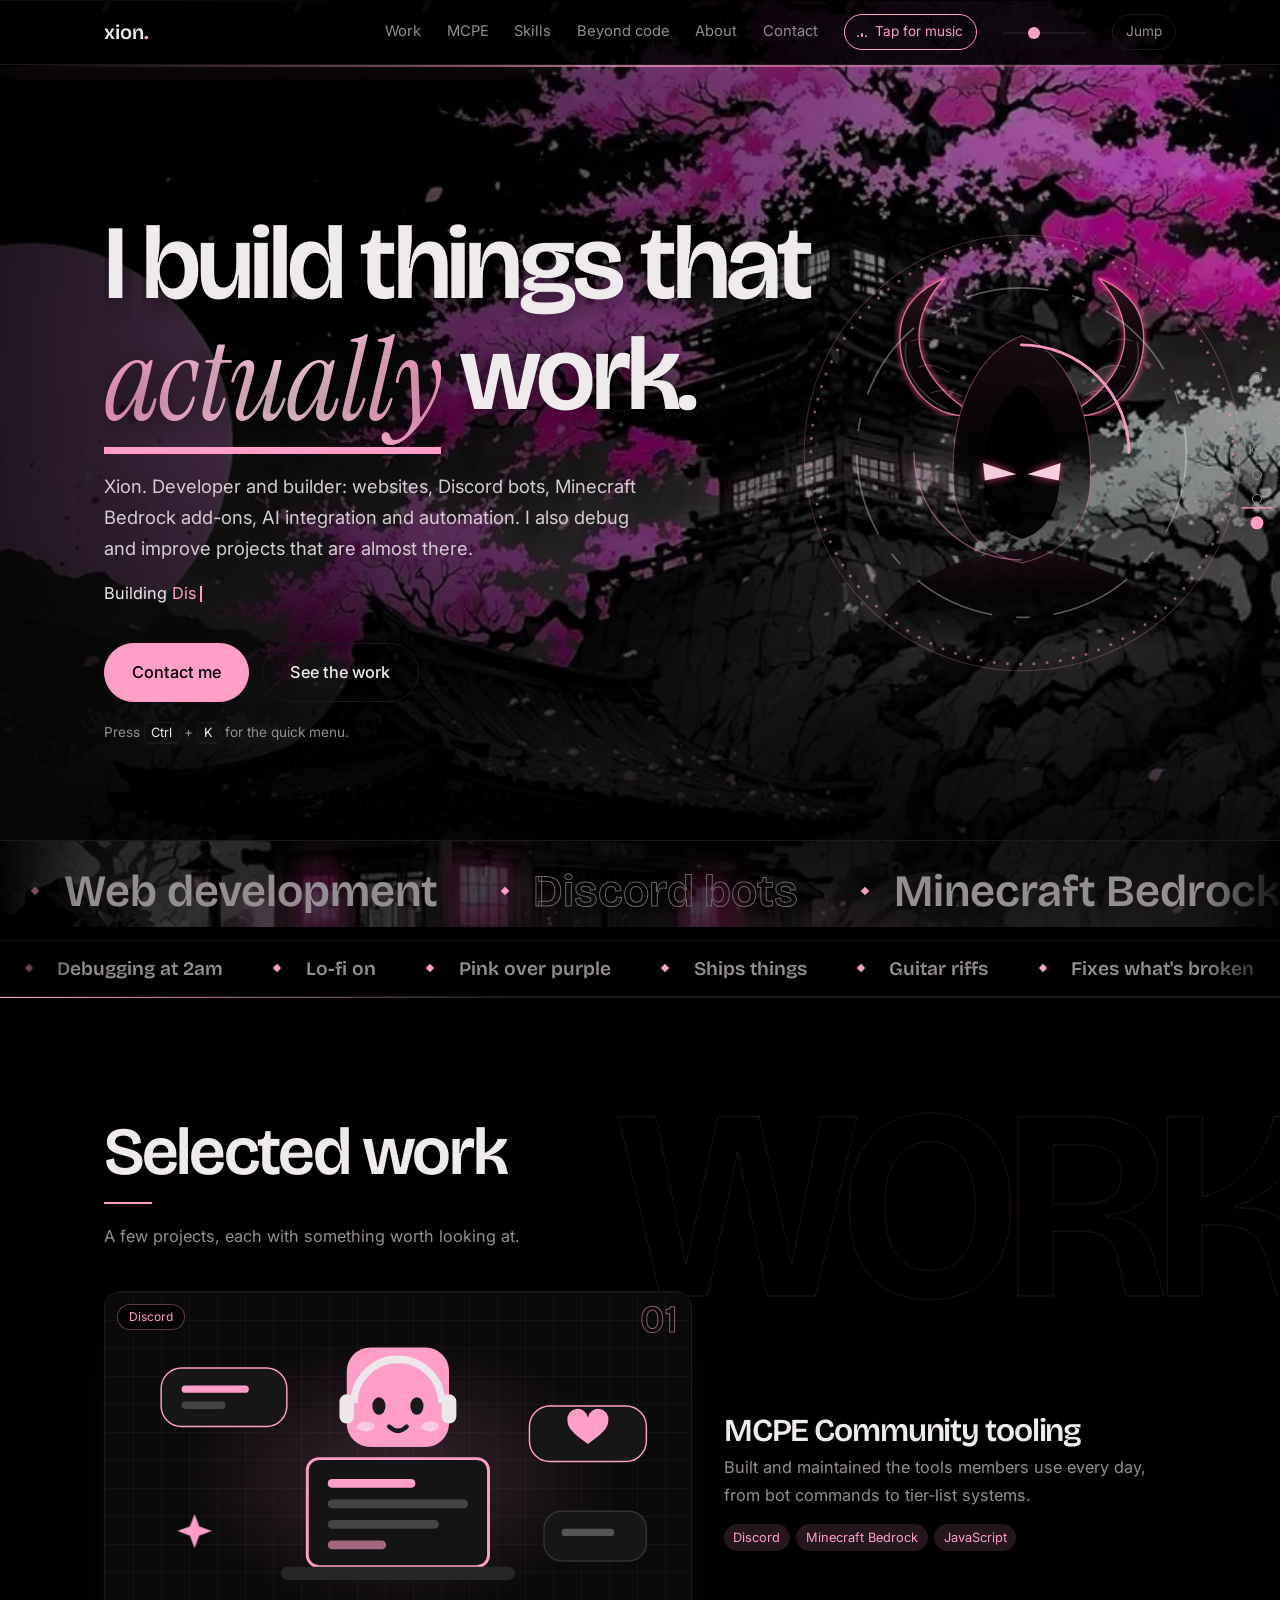
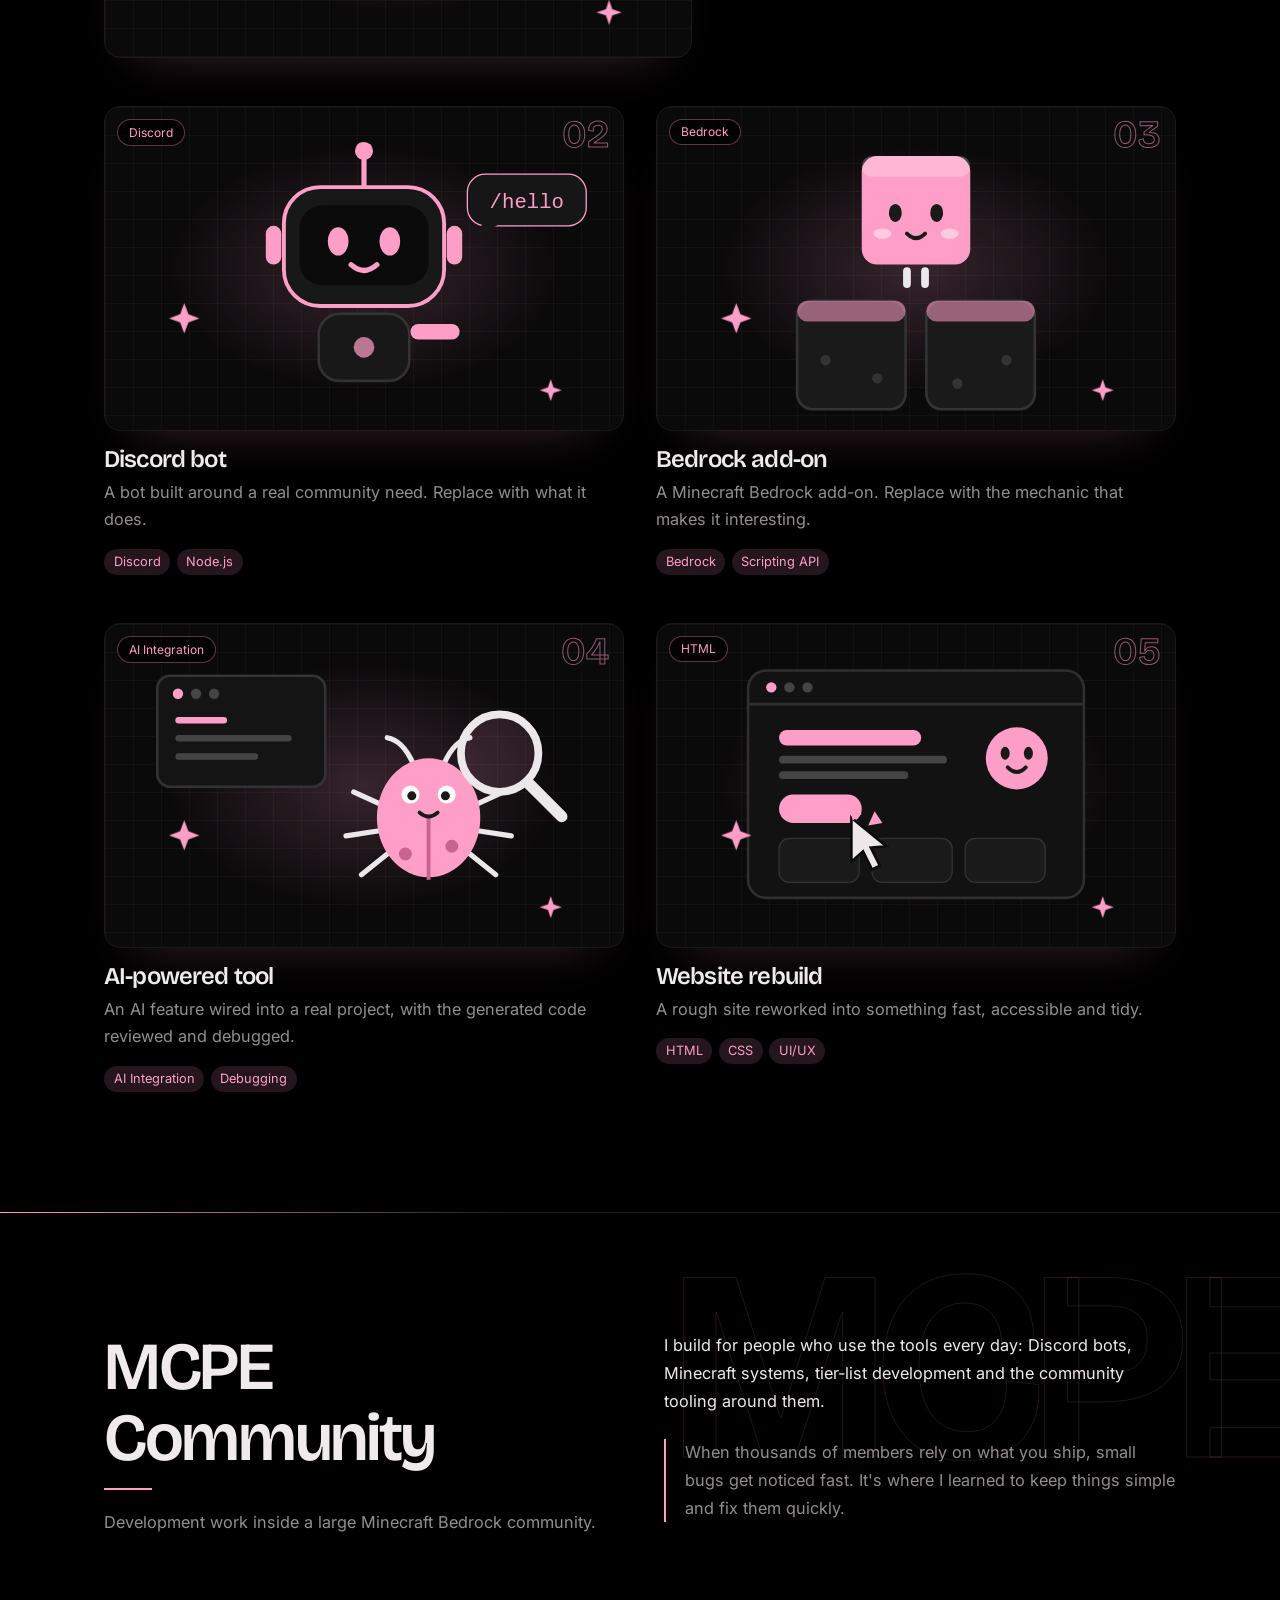
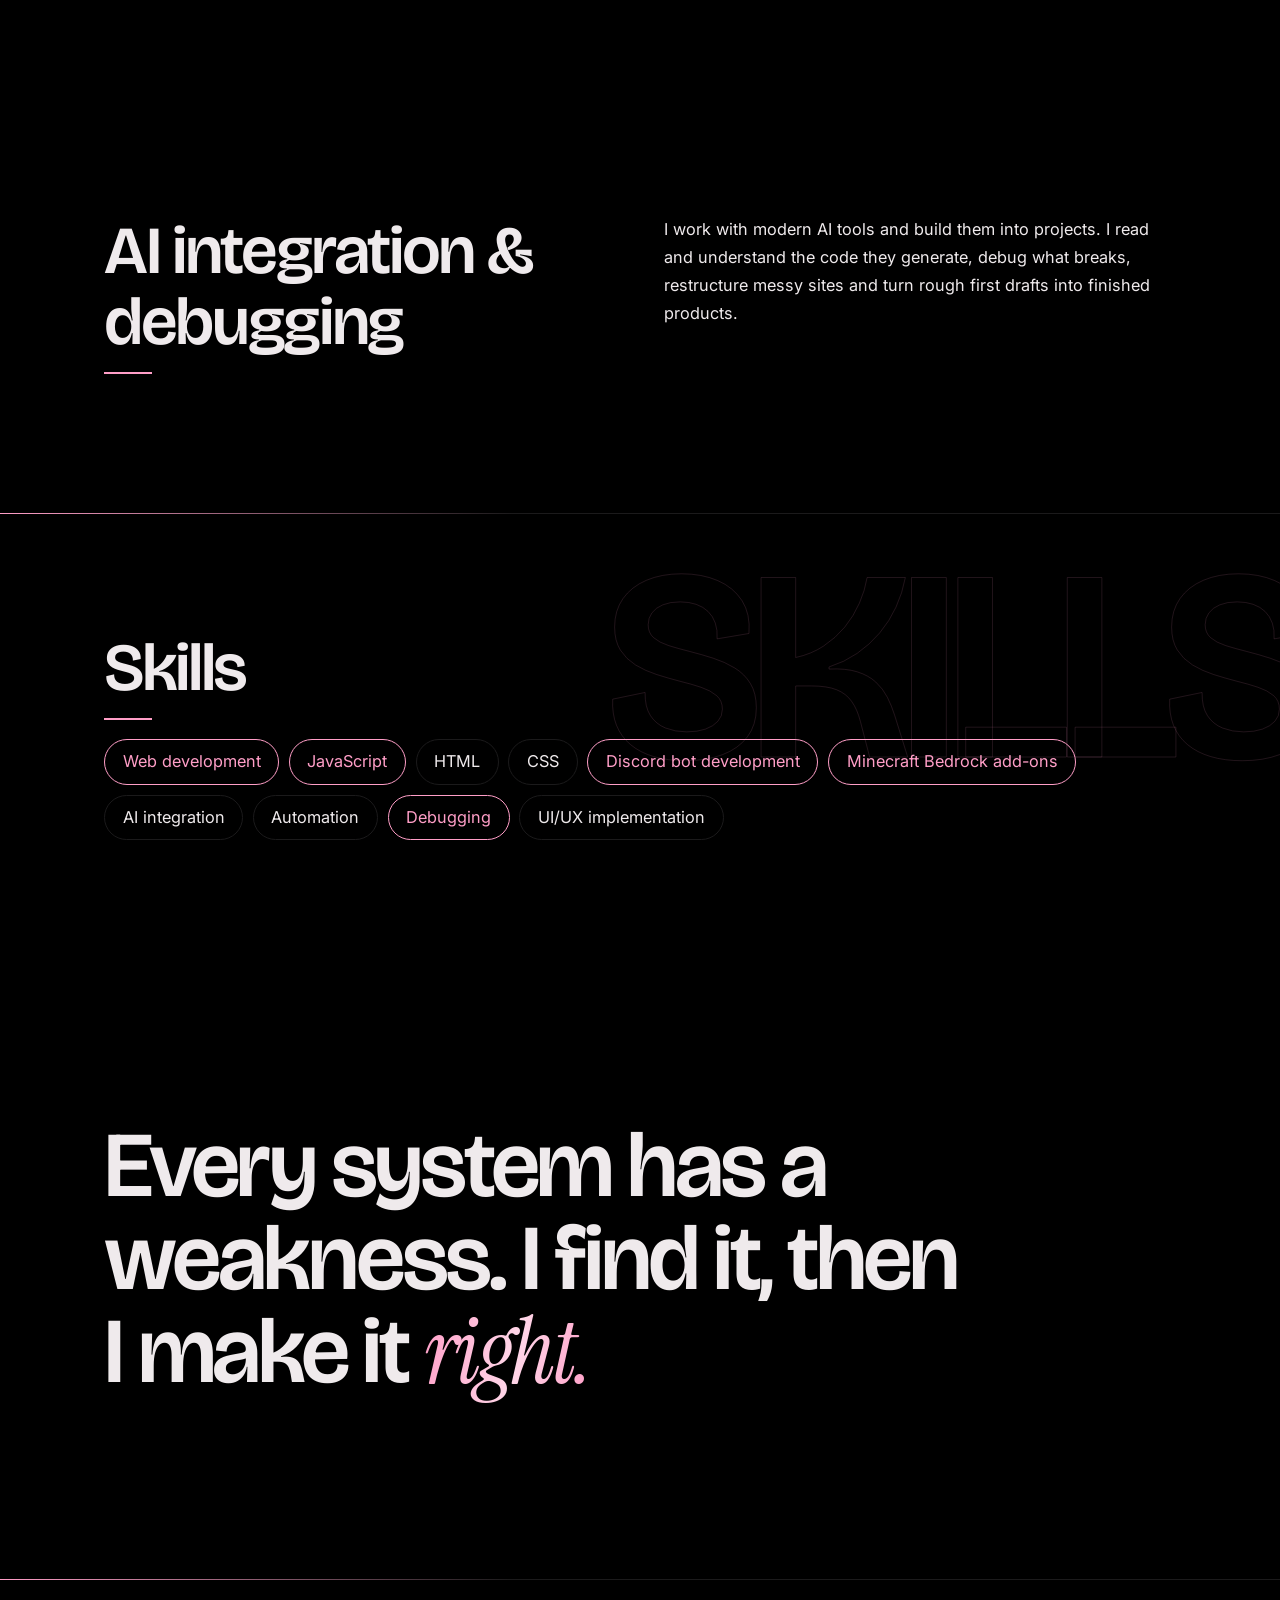
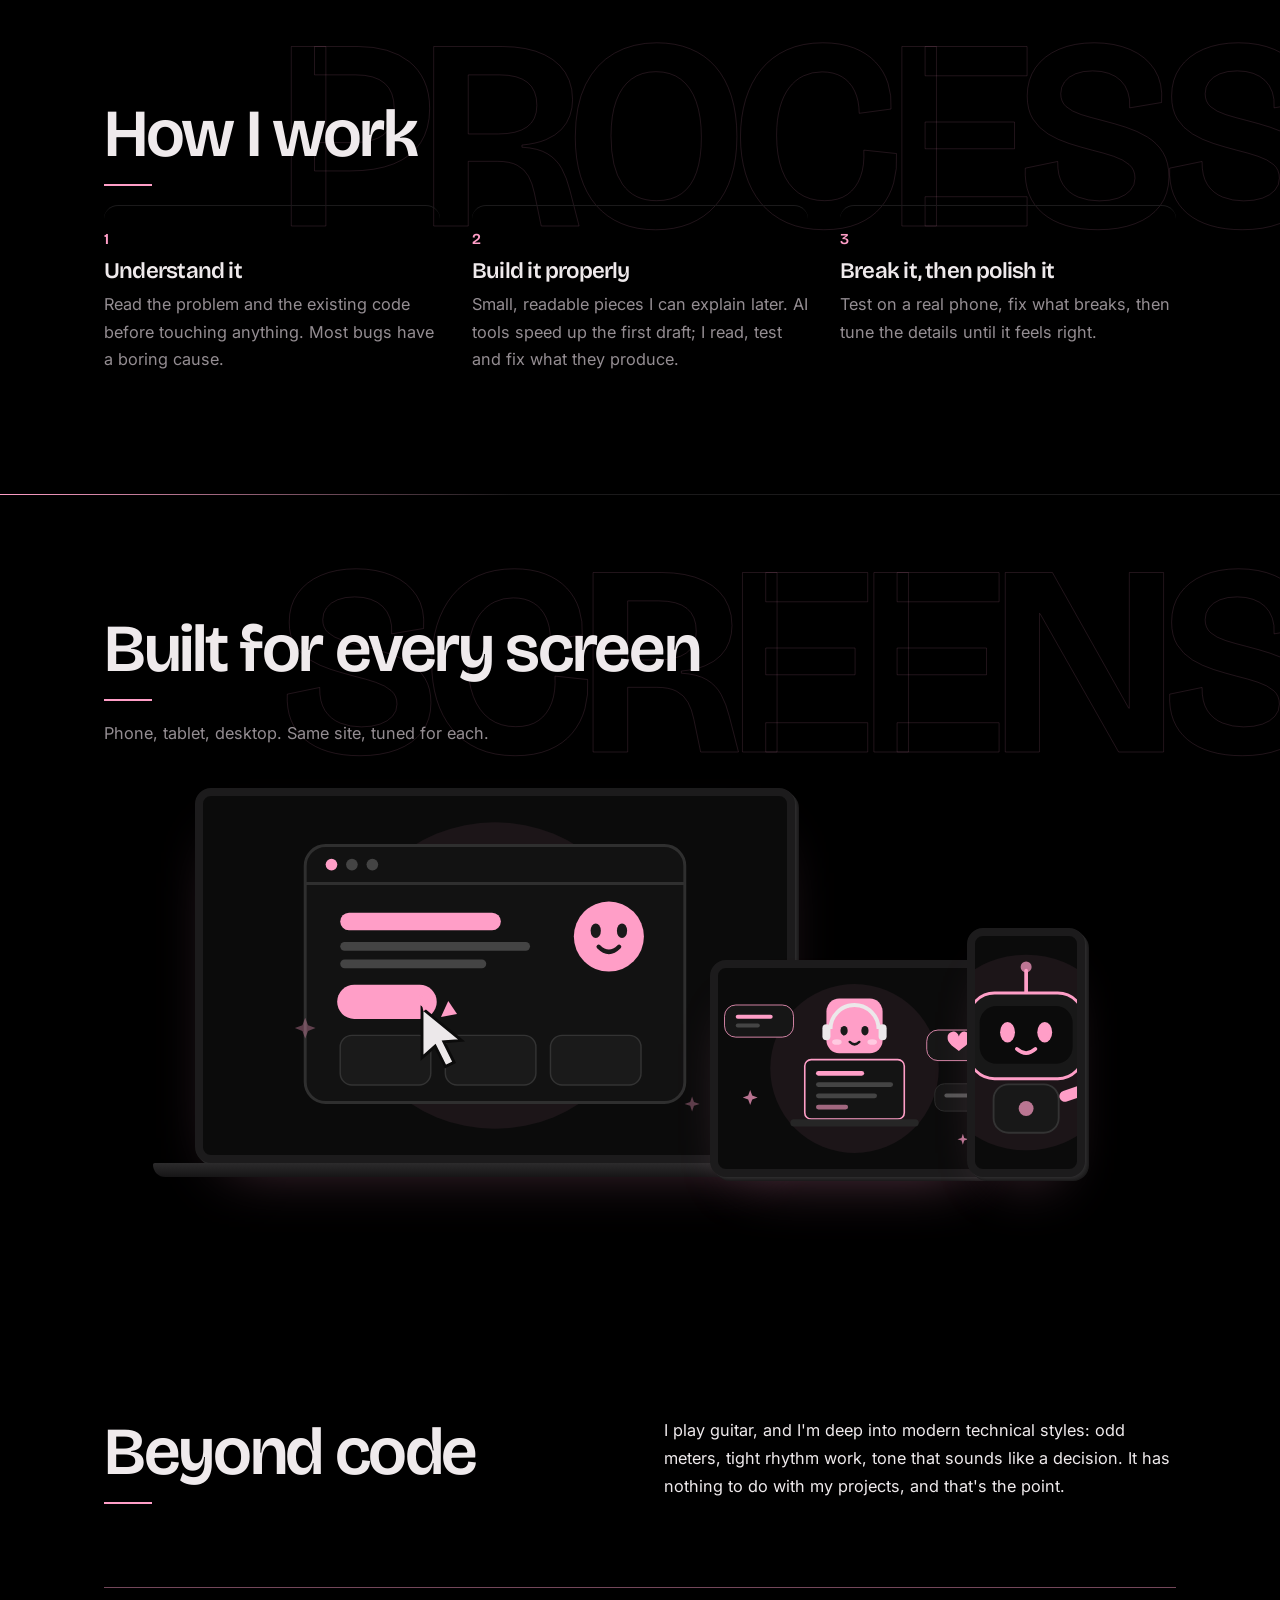
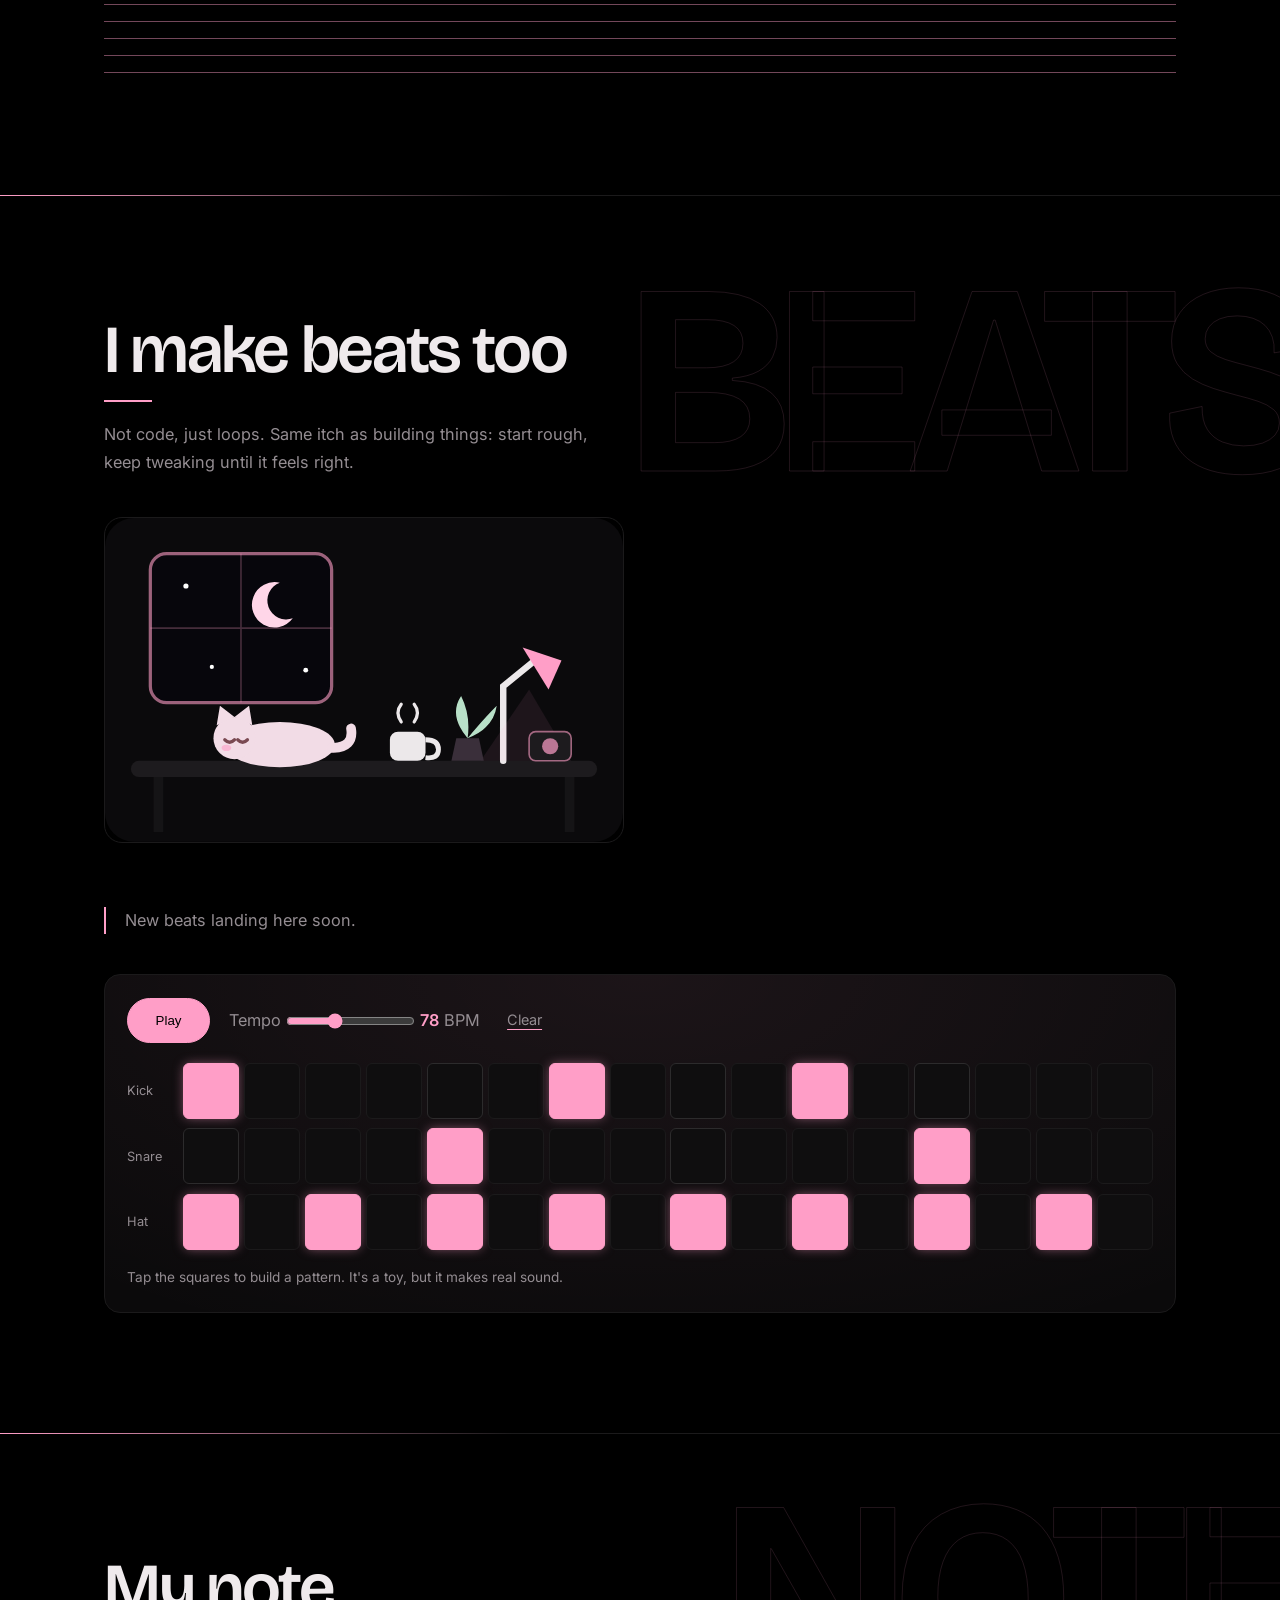
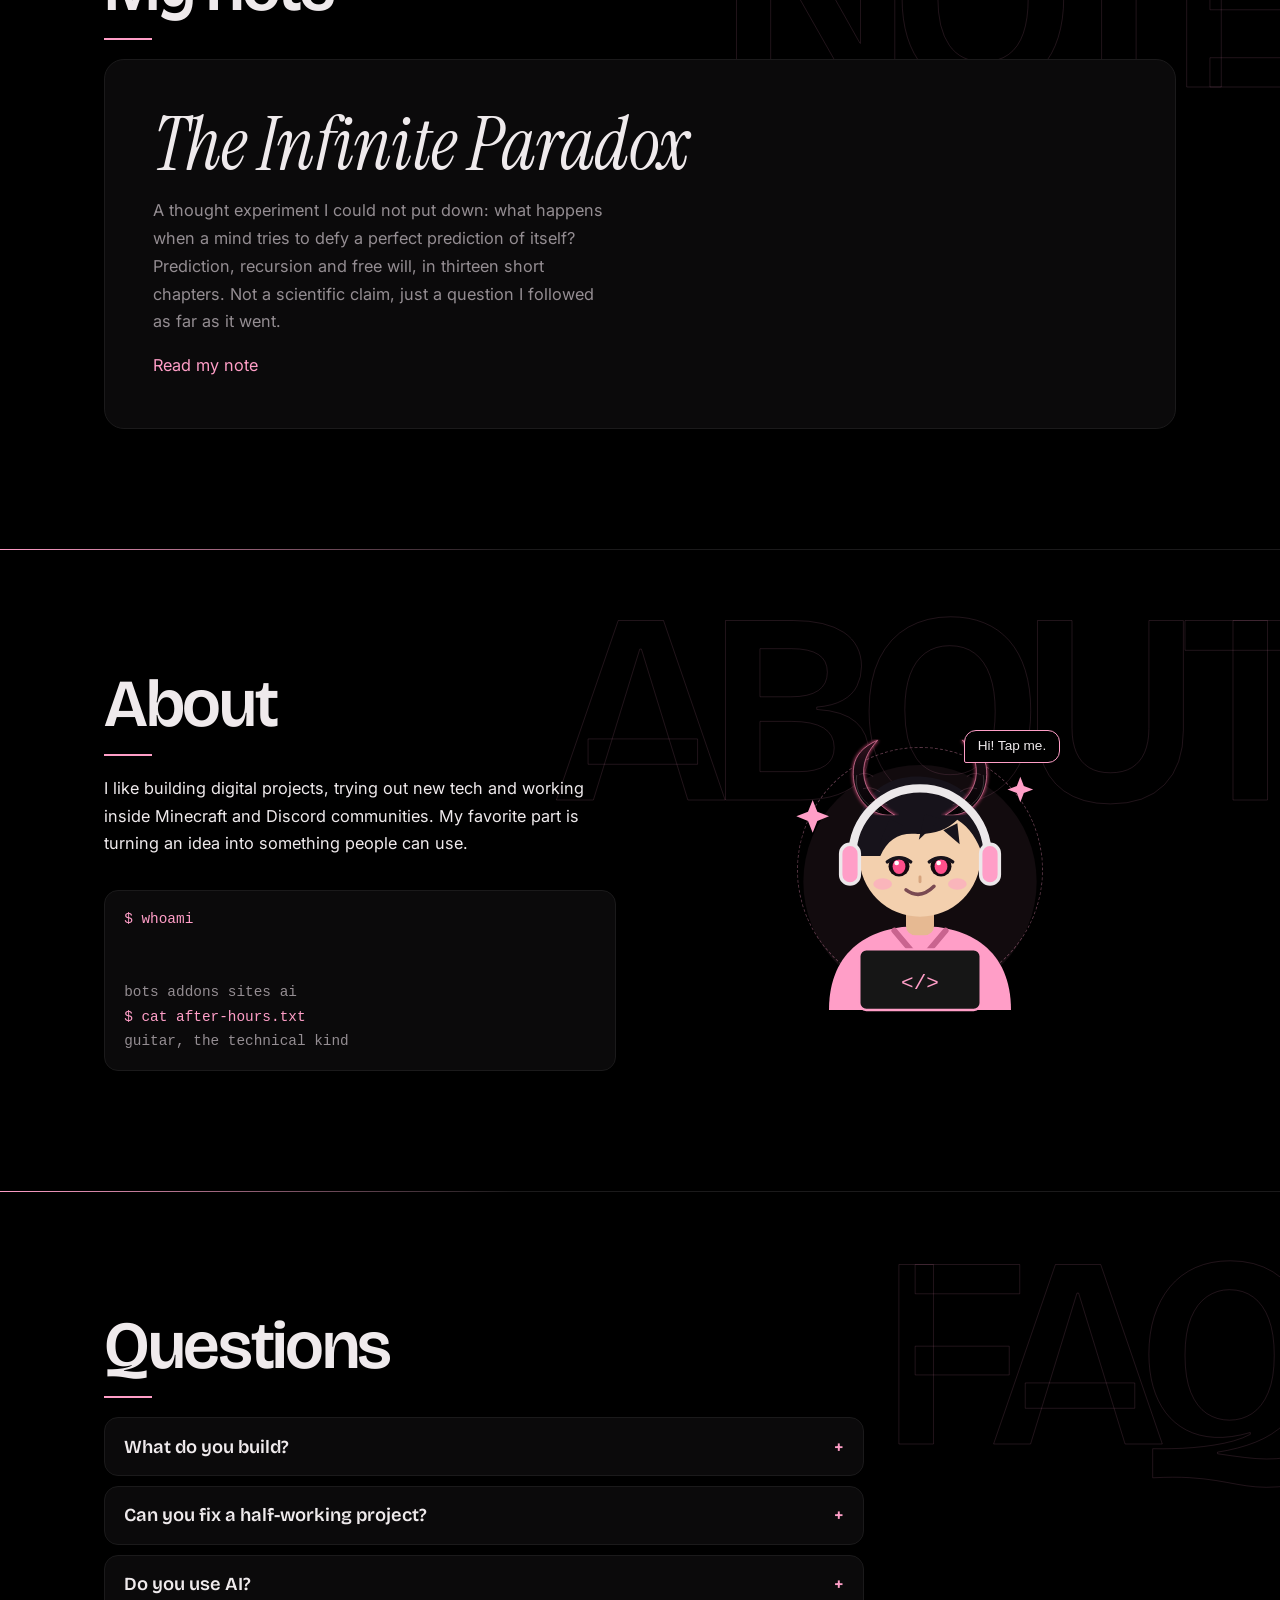
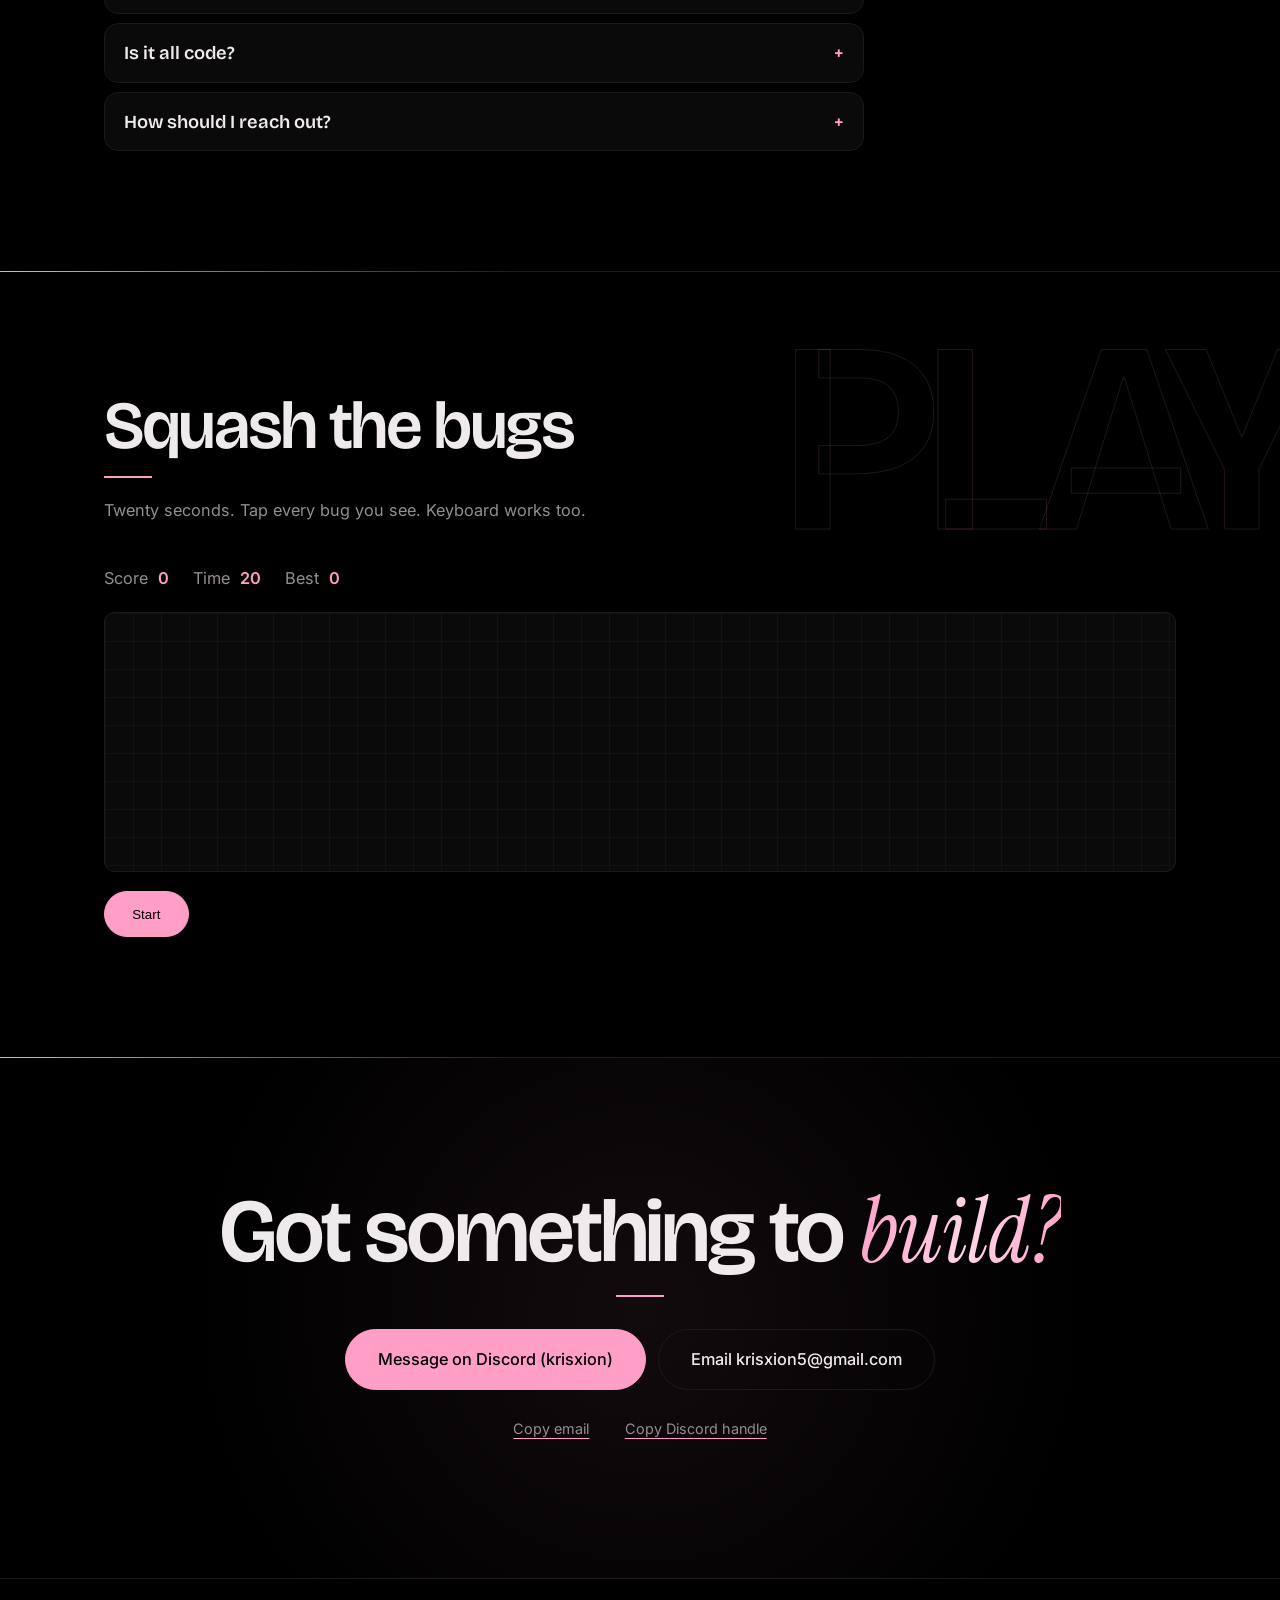
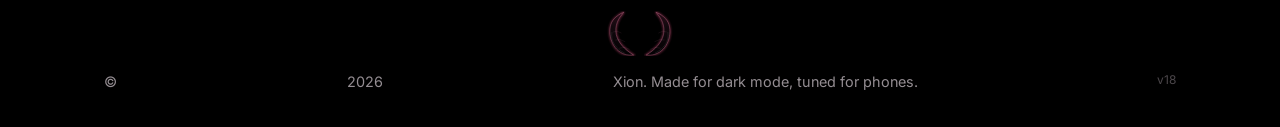
==== commit e470eb4c: "Villain style" ====
--- a/index.html
+++ b/index.html
@@ -18,12 +18,13 @@
 <link rel="preconnect" href="https://fonts.googleapis.com"><link rel="preconnect" href="https://fonts.gstatic.com" crossorigin>
 <link rel="preload" as="image" href="img/bg.webp" fetchpriority="high">
 <link rel="stylesheet" href="https://fonts.googleapis.com/css2?family=Bricolage+Grotesque:wght@600&family=Instrument+Serif:ital@1&family=Inter:wght@400;500&display=swap">
-<link rel="stylesheet" href="css/style.css?v=17">
-<script type="module" src="js/main.js?v=17"></script>
+<link rel="stylesheet" href="css/style.css?v=18">
+<script type="module" src="js/main.js?v=18"></script>
 </head>
 <body>
+<svg width="0" height="0" style="position:absolute" aria-hidden="true"><defs><linearGradient id="hg" x1="0" y1="1" x2="0" y2="0"><stop offset="0" stop-color="#040204"/><stop offset=".65" stop-color="#150a10"/><stop offset="1" stop-color="#34121f"/></linearGradient><filter id="hb" x="-40%" y="-40%" width="180%" height="180%"><feGaussianBlur stdDeviation="3"/></filter><symbol id="horn" viewBox="-6 0 106 160"><path d="M76 160C26 156 -2 104 6 56C10 34 24 16 56 2C34 26 22 52 28 84C34 112 56 138 92 160Z" fill="none" stroke="#ff5c93" stroke-opacity=".55" stroke-width="6" filter="url(#hb)"/><path d="M76 160C26 156 -2 104 6 56C10 34 24 16 56 2C34 26 22 52 28 84C34 112 56 138 92 160Z" fill="url(#hg)" stroke="#ff8fb8" stroke-opacity=".8" stroke-width="1.6" stroke-linejoin="round"/><path d="M40 134q16-8 36 4M26 104q16-6 34 6M18 74q14-6 28 4" fill="none" stroke="#ff9ec7" stroke-opacity=".3" stroke-width="1.2" stroke-linecap="round"/><path d="M12 76C6 108 26 136 58 152" fill="none" stroke="#fff" stroke-opacity=".18" stroke-width="2" stroke-linecap="round"/></symbol></defs></svg>
 <div class="bg" aria-hidden="true"></div>
-<div class="boot" id="boot" aria-hidden="true"><div class="boot-in"><span class="bl"></span><div class="bname"><i style="--k:0">X</i><i style="--k:1">I</i><i style="--k:2">O</i><i style="--k:3">N</i></div><em class="bsub">Kris Xion, developer and builder</em><span class="bootbar"><i></i></span></div></div>
+<div class="boot" id="boot" aria-hidden="true"><div class="boot-in"><span class="bl"></span><div class="bhorns" aria-hidden="true"><svg class="hn hl"><use href="#horn"/></svg><svg class="hn hr"><use href="#horn"/></svg></div><div class="bname"><i style="--k:0">X</i><i style="--k:1">I</i><i style="--k:2">O</i><i style="--k:3">N</i></div><em class="bsub">Kris Xion, developer and builder</em><span class="bootbar"><i></i></span></div></div>
 <a class="skip" href="#main">Skip to content</a>
 <header class="top"><div class="wrap">
   <a class="logo" href="#top" aria-label="Xion, back to top">xion<b data-beat>.</b></a>
@@ -36,7 +37,7 @@
   </nav>
 </div></header>
 <main id="main">
-<section class="hero" id="top" style="border:0"><div class="reticle" aria-hidden="true"><div class="r r1"><svg viewBox="0 0 200 200"><circle cx="100" cy="100" r="96" fill="none" stroke="#ff9ec7" stroke-opacity=".55" stroke-width="1.2" stroke-dasharray="1.2 4.83"/><circle cx="100" cy="100" r="99" fill="none" stroke="#ff9ec7" stroke-opacity=".25" stroke-width=".5"/></svg></div><div class="r r2"><svg viewBox="0 0 200 200"><circle cx="100" cy="100" r="96" fill="none" stroke="#fff" stroke-opacity=".35" stroke-width="1" stroke-dasharray="48 14 8 14"/></svg></div><div class="r r3"><svg viewBox="0 0 200 200"><path d="M100 6A94 94 0 0 1 194 100" fill="none" stroke="#ff9ec7" stroke-width="2.5" stroke-linecap="round"/><path d="M100 194A94 94 0 0 1 6 100" fill="none" stroke="#ff9ec7" stroke-opacity=".5" stroke-width="1.2" stroke-linecap="round"/><circle cx="100" cy="100" r="2.5" fill="#ff9ec7"/></svg></div></div><div class="hhorns" aria-hidden="true"><svg viewBox="0 0 600 260" preserveAspectRatio="xMidYMin meet"><path d="M40 260C10 190 20 90 130 10c-20 70 10 120 80 160 10 30 0 60-30 90z" fill="#0a0709" stroke="#ff2a4d" stroke-width="2" stroke-linejoin="round"/><path d="M560 260c30-70 20-170-90-250 20 70-10 120-80 160-10 30 0 60 30 90z" fill="#0a0709" stroke="#ff2a4d" stroke-width="2" stroke-linejoin="round"/><path d="M120 40C90 100 100 150 150 190M480 40c30 60 20 110-30 150" fill="none" stroke="#ff2a4d" stroke-opacity=".5" stroke-width="2" stroke-linecap="round"/></svg></div><i class="scan" aria-hidden="true"></i><div class="wrap">
+<section class="hero" id="top" style="border:0"><div class="reticle" aria-hidden="true"><div class="entity"><svg class="ent" viewBox="0 0 400 400"><defs><linearGradient id="eg" x1="0" y1="0" x2="0" y2="1"><stop offset="0" stop-color="#1d0c14"/><stop offset=".45" stop-color="#050305"/><stop offset="1" stop-color="#000" stop-opacity="0"/></linearGradient><filter id="eb" x="-50%" y="-80%" width="200%" height="260%"><feGaussianBlur stdDeviation="5"/></filter></defs><use href="#horn" x="58" y="0" width="100" height="151"/><use href="#horn" x="58" y="0" width="100" height="151" transform="translate(400 0) scale(-1 1)"/><path d="M30 400C62 326 140 300 200 296C260 300 338 326 370 400Z" fill="url(#eg)"/><path d="M200 64C150 84 122 146 126 226C129 270 156 300 200 310C244 300 271 270 274 226C278 146 250 84 200 64Z" fill="url(#eg)" stroke="#ff8fb8" stroke-opacity=".4" stroke-width="1.2"/><path d="M200 118C168 134 156 180 160 232C164 262 182 280 200 284C218 280 236 262 240 232C244 180 232 134 200 118Z" fill="#000"/><g class="eyes2"><path d="M158 202L194 214L160 221Z M242 202L206 214L240 221Z" fill="#ff4f8b" filter="url(#eb)" opacity=".85"/><path d="M158 202L194 214L160 221Z M242 202L206 214L240 221Z" fill="#ffd6e8"/></g></svg></div><div class="r r1"><svg viewBox="0 0 200 200"><circle cx="100" cy="100" r="96" fill="none" stroke="#ff9ec7" stroke-opacity=".55" stroke-width="1.2" stroke-dasharray="1.2 4.83"/><circle cx="100" cy="100" r="99" fill="none" stroke="#ff9ec7" stroke-opacity=".25" stroke-width=".5"/></svg></div><div class="r r2"><svg viewBox="0 0 200 200"><circle cx="100" cy="100" r="96" fill="none" stroke="#fff" stroke-opacity=".35" stroke-width="1" stroke-dasharray="48 14 8 14"/></svg></div><div class="r r3"><svg viewBox="0 0 200 200"><path d="M100 6A94 94 0 0 1 194 100" fill="none" stroke="#ff9ec7" stroke-width="2.5" stroke-linecap="round"/><path d="M100 194A94 94 0 0 1 6 100" fill="none" stroke="#ff9ec7" stroke-opacity=".5" stroke-width="1.2" stroke-linecap="round"/></svg></div></div><i class="scan" aria-hidden="true"></i><div class="wrap">
   <h1 data-split>I build things that <em>actually</em> work.</h1>
   <p class="lede">Xion. Developer and builder: websites, Discord bots, Minecraft Bedrock add-ons, AI integration and automation. I also debug and improve projects that are almost there.</p>
   <p class="roles"><span class="sr">Currently building Discord bots, Bedrock add-ons, fast websites and AI-integrated tools.</span><span aria-hidden="true">Building <span id="role"></span><i class="caret"></i></span></p>
@@ -76,7 +77,7 @@
   </ul>
 </div></section>
 
-<section class="quote"><div class="wrap"><h2 data-split>Make it work. Then make it feel <em>right.</em></h2></div></section>
+<section class="quote"><div class="wrap"><h2 data-split>Every system has a weakness. I find it, then I make it <em>right.</em></h2></div></section>
 
 <section id="process" data-bg="PROCESS"><div class="wrap">
   <h2 data-split>How I work</h2>
@@ -136,7 +137,7 @@
       <p class="l" style="--n:21;--d:3s">$ cat after-hours.txt</p><p class="l o end" style="--n:26;--d:3.8s">guitar, the technical kind</p>
     </div>
   </div>
-  <div class="about-art"><button class="mascot" data-beat type="button" aria-label="Say hi to the mascot"><span class="bubble" aria-live="polite">Hi! Tap me.</span><svg viewBox="0 0 240 240" aria-hidden="true"><circle cx="120" cy="130" r="100" fill="#ff9ec7" opacity=".07"/><g class="bob"><path d="M42 240c0-52 36-72 78-72s78 20 78 72z" fill="#ff9ec7"/><path d="M98 172l22 26 22-26" fill="none" stroke="#c9648f" stroke-width="5" stroke-linecap="round"/><rect x="108" y="148" width="24" height="28" rx="8" fill="#e6b992"/><g class="horns"><path d="M82 82C60 74 46 52 54 18c10 20 26 30 44 36z" fill="#0a0709" stroke="#ff2a4d" stroke-width="1.6" stroke-linejoin="round"/><path d="M158 82c22-8 36-30 28-64-10 20-26 30-44 36z" fill="#0a0709" stroke="#ff2a4d" stroke-width="1.6" stroke-linejoin="round"/><path d="M58 28c6 14 16 22 28 28M182 28c-6 14-16 22-28 28" fill="none" stroke="#ff2a4d" stroke-opacity=".6" stroke-width="1.6" stroke-linecap="round"/></g><circle cx="120" cy="108" r="52" fill="#f3d0ae"/><path d="M66 108C60 58 90 38 122 40c32 2 58 22 52 68-5-14-11-24-22-31-9 9-22 13-36 12-14-1-24 5-30 19z" fill="#17131b"/><path d="M94 76l-9 22 21-16zM124 72l-5 22 19-18zM152 80l2 18-14-12z" fill="#17131b"/><path d="M62 108a58 58 0 0 1 116 0" fill="none" stroke="#ece8ea" stroke-width="7" stroke-linecap="round"/><rect x="52" y="98" width="16" height="34" rx="8" fill="#ff9ec7" stroke="#ece8ea" stroke-width="3"/><rect x="172" y="98" width="16" height="34" rx="8" fill="#ff9ec7" stroke="#ece8ea" stroke-width="3"/><g class="eyes"><ellipse cx="102" cy="117" rx="9" ry="8.5" fill="#fff"/><ellipse cx="138" cy="117" rx="9" ry="8.5" fill="#fff"/><g class="pupil"><ellipse cx="102" cy="117" rx="5.5" ry="6.5" fill="#2a1a1c"/><ellipse cx="138" cy="117" rx="5.5" ry="6.5" fill="#2a1a1c"/><circle cx="100" cy="114" r="2" fill="#fff"/><circle cx="136" cy="114" r="2" fill="#fff"/></g><path d="M92 113q10-7 20 0M128 113q10-7 20 0" fill="none" stroke="#17131b" stroke-width="3" stroke-linecap="round"/></g><g class="shades"><rect x="88" y="106" width="30" height="21" rx="9" fill="#0b0b0b" stroke="#ff9ec7" stroke-width="2.5"/><rect x="122" y="106" width="30" height="21" rx="9" fill="#0b0b0b" stroke="#ff9ec7" stroke-width="2.5"/><path d="M118 114h4" stroke="#ff9ec7" stroke-width="3"/><path d="M94 112l8 0" stroke="#ff9ec7" stroke-width="2" opacity=".7"/></g><ellipse cx="88" cy="132" rx="8" ry="5" fill="#ff9ec7" opacity=".55"/><ellipse cx="152" cy="132" rx="8" ry="5" fill="#ff9ec7" opacity=".55"/><path d="M120 126v4" stroke="#d6a47e" stroke-width="2.5" stroke-linecap="round"/><path d="M110 136q10 9 20 0" fill="none" stroke="#7a4a52" stroke-width="3" stroke-linecap="round"/><rect x="68" y="188" width="104" height="52" rx="6" fill="#161616" stroke="#ff9ec7" stroke-width="2"/><text x="120" y="222" text-anchor="middle" font-size="18" fill="#ff9ec7" font-family="monospace">&lt;/&gt;</text></g><path class="tw" d="M28 60l4 10 10 4-10 4-4 10-4-10-10-4 10-4z" fill="#ff9ec7"/><path class="tw" d="M206 40l3 8 8 3-8 3-3 8-3-8-8-3 8-3z" fill="#ff9ec7" style="animation-delay:-1.2s"/></svg></button></div>
+  <div class="about-art"><button class="mascot" data-beat type="button" aria-label="Say hi to the mascot"><span class="bubble" aria-live="polite">Hi! Tap me.</span><svg viewBox="0 0 240 240" aria-hidden="true"><circle cx="120" cy="130" r="100" fill="#ff9ec7" opacity=".07"/><g class="bob"><path d="M42 240c0-52 36-72 78-72s78 20 78 72z" fill="#ff9ec7"/><path d="M98 172l22 26 22-26" fill="none" stroke="#c9648f" stroke-width="5" stroke-linecap="round"/><rect x="108" y="148" width="24" height="28" rx="8" fill="#e6b992"/><circle cx="120" cy="108" r="52" fill="#f3d0ae"/><path d="M66 108C60 58 90 38 122 40c32 2 58 22 52 68-5-14-11-24-22-31-9 9-22 13-36 12-14-1-24 5-30 19z" fill="#17131b"/><path d="M94 76l-9 22 21-16zM124 72l-5 22 19-18zM152 80l2 18-14-12z" fill="#17131b"/><use href="#horn" x="58" y="8" width="44" height="65"/><use href="#horn" x="58" y="8" width="44" height="65" transform="translate(240 0) scale(-1 1)"/><path d="M62 108a58 58 0 0 1 116 0" fill="none" stroke="#ece8ea" stroke-width="7" stroke-linecap="round"/><rect x="52" y="98" width="16" height="34" rx="8" fill="#ff9ec7" stroke="#ece8ea" stroke-width="3"/><rect x="172" y="98" width="16" height="34" rx="8" fill="#ff9ec7" stroke="#ece8ea" stroke-width="3"/><g class="eyes"><ellipse cx="102" cy="117" rx="9" ry="8.5" fill="#140a10"/><ellipse cx="138" cy="117" rx="9" ry="8.5" fill="#140a10"/><g class="pupil"><ellipse cx="102" cy="117" rx="5.5" ry="6.5" fill="#ff4f8b"/><ellipse cx="138" cy="117" rx="5.5" ry="6.5" fill="#ff4f8b"/><circle cx="100" cy="114" r="2" fill="#fff"/><circle cx="136" cy="114" r="2" fill="#fff"/></g><path d="M92 113q10-7 20 0M128 113q10-7 20 0" fill="none" stroke="#17131b" stroke-width="3" stroke-linecap="round"/></g><g class="shades"><rect x="88" y="106" width="30" height="21" rx="9" fill="#0b0b0b" stroke="#ff9ec7" stroke-width="2.5"/><rect x="122" y="106" width="30" height="21" rx="9" fill="#0b0b0b" stroke="#ff9ec7" stroke-width="2.5"/><path d="M118 114h4" stroke="#ff9ec7" stroke-width="3"/><path d="M94 112l8 0" stroke="#ff9ec7" stroke-width="2" opacity=".7"/></g><ellipse cx="88" cy="132" rx="8" ry="5" fill="#ff9ec7" opacity=".55"/><ellipse cx="152" cy="132" rx="8" ry="5" fill="#ff9ec7" opacity=".55"/><path d="M120 126v4" stroke="#d6a47e" stroke-width="2.5" stroke-linecap="round"/><path d="M108 137q12 9 24-3" fill="none" stroke="#7a4a52" stroke-width="3" stroke-linecap="round"/><rect x="68" y="188" width="104" height="52" rx="6" fill="#161616" stroke="#ff9ec7" stroke-width="2"/><text x="120" y="222" text-anchor="middle" font-size="18" fill="#ff9ec7" font-family="monospace">&lt;/&gt;</text></g><path class="tw" d="M28 60l4 10 10 4-10 4-4 10-4-10-10-4 10-4z" fill="#ff9ec7"/><path class="tw" d="M206 40l3 8 8 3-8 3-3 8-3-8-8-3 8-3z" fill="#ff9ec7" style="animation-delay:-1.2s"/></svg></button></div>
 </div></section>
 
 <section id="faq" data-bg="FAQ"><div class="wrap">
@@ -168,7 +169,7 @@
 <dialog id="cmd" aria-label="Quick jump"><input id="cmdq" type="text" placeholder="Jump to..." aria-label="Search commands" autocomplete="off"><ul id="cmdl" role="listbox" aria-label="Commands"></ul></dialog>
 <div id="toast" class="toast" role="status" aria-live="polite"></div>
 <a class="top-btn" href="#top" aria-label="Back to top"><svg width="18" height="18" viewBox="0 0 24 24" fill="none" stroke="currentColor" stroke-width="2" stroke-linecap="round" stroke-linejoin="round" aria-hidden="true"><path d="M6 15l6-6 6 6"/></svg></a>
-<footer><div class="wrap">© <span id="y"></span> Xion. Made for dark mode, tuned for phones. <span class="ver">v16</span></div></footer>
+<footer><div class="fhorns" aria-hidden="true"><svg class="hn hl"><use href="#horn"/></svg><svg class="hn hr"><use href="#horn"/></svg></div><div class="wrap">© <span id="y"></span> Xion. Made for dark mode, tuned for phones. <span class="ver">v18</span></div></footer>
 <script>document.getElementById("y").textContent=new Date().getFullYear()</script>
 </body>
 </html>
--- a/css/style.css
+++ b/css/style.css
@@ -554,14 +554,39 @@
 section[data-bg]::after{content:attr(data-bg);position:absolute;right:-2vw;top:4%;z-index:0;font:600 clamp(5rem,22vw,17rem)/1 "Bricolage Grotesque",sans-serif;letter-spacing:-.05em;color:transparent;-webkit-text-stroke:1px rgba(255,158,199,.13);white-space:nowrap;pointer-events:none;user-select:none}
 @supports (animation-timeline:view()){section[data-bg]::after{animation:ghost linear both;animation-timeline:view()}}
 
-/* ===== Villain: horns + ember ===== */
-:root{--ember:#ff2a4d}
-.hhorns{position:absolute;inset:0 0 auto 0;height:clamp(150px,34vw,300px);pointer-events:none;z-index:0;display:flex;justify-content:center;opacity:.9;filter:drop-shadow(0 0 18px rgba(255,42,77,.35));animation:hornin 1.2s cubic-bezier(.2,.7,.2,1) both}
-.hhorns svg{width:min(100%,900px);height:100%}
-.hero .wrap{position:relative;z-index:1}
-.hero h1 em{color:var(--ember);text-shadow:0 0 24px rgba(255,42,77,.45)}
-.mascot .horns{filter:drop-shadow(0 0 6px rgba(255,42,77,.55))}
-.mascot .horns path:first-child,.mascot .horns path:nth-child(2){animation:hornglow 3.2s ease-in-out infinite}
-@keyframes hornin{from{opacity:0;transform:translateY(-22px)}to{opacity:.9;transform:none}}
-@keyframes hornglow{50%{stroke-opacity:.45}}
-@media(prefers-reduced-motion:reduce){.hhorns,.mascot .horns path{animation:none!important}}
+/* ===== Round 17: villain horns (static art, transform/opacity/scale only) ===== */
+@keyframes hornin{from{opacity:0;translate:0 24px;scale:.82}}
+@keyframes hornrot{to{rotate:var(--hr)}}
+@keyframes hgrow{from{opacity:0;scale:1 .1}to{opacity:1;scale:1 1}}
+.hn{display:block;width:100%;height:100%;overflow:visible}
+.horns{position:absolute;left:50%;top:-38%;width:100%;height:50%;transform:translateX(-50%);pointer-events:none}
+.horns .hn{position:absolute;bottom:0;width:34%;height:100%;animation:hornin 1.2s cubic-bezier(.2,.8,.2,1) 1s backwards}
+.horns .hl{right:50%;margin-right:7%;transform-origin:100% 100%;--hr:-16deg}
+.horns .hr{left:50%;margin-left:7%;transform:scaleX(-1);transform-origin:0 100%;--hr:16deg}
+@supports (animation-timeline:scroll()){.horns .hn{animation:hornin 1.2s cubic-bezier(.2,.8,.2,1) 1s backwards,hornrot linear both;animation-timeline:auto,scroll(root)}}
+.bhorns{position:relative;width:min(74vw,26rem);height:clamp(3.6rem,15vw,6.8rem);margin:0 auto -.5rem}
+.bhorns .hn{position:absolute;bottom:0;width:22%;height:100%;opacity:0;transform-origin:50% 100%}
+.bhorns .hl{left:8%}.bhorns .hr{right:8%;transform:scaleX(-1)}
+.boot.go .bhorns .hn{animation:hgrow .9s cubic-bezier(.2,.8,.2,1) .75s forwards}
+.fhorns{display:flex;justify-content:center;gap:.5rem;height:2.8rem;margin-bottom:.9rem;opacity:.85}
+.fhorns .hn{width:1.8rem}.fhorns .hr{transform:scaleX(-1)}
+.mascot svg{overflow:visible}
+@media(max-width:760px){.horns{top:-30%}}
+
+.horns .hl{margin-right:10%}.horns .hr{margin-left:10%}
+.horns{top:-42%;height:54%}
+@media(max-width:760px){.horns{top:-34%}}
+/* horns sit on the ring's shoulders, not at its centre */
+.horns{inset:0;left:0;top:0;width:auto;height:auto;transform:none}
+.horns .hn{width:30%;height:46%;bottom:auto;top:auto}
+.horns .hl{right:auto;left:-6%;margin:0;bottom:88%}
+.horns .hr{left:auto;right:-6%;margin:0;bottom:88%}
+@media(max-width:760px){.horns{top:0}}
+
+/* ===== Round 18: villain entity, not a cartoon ===== */
+.entity{position:absolute;inset:4% 8% 0;pointer-events:none}
+.ent{display:block;width:100%;height:100%;overflow:visible}
+.eyes2{transform:translate(calc(var(--ex,0)*1px),calc(var(--ey,0)*1px));transition:transform .25s ease-out}
+.hero{background:radial-gradient(120% 100% at 72% 42%,transparent 38%,rgba(0,0,0,.62)),linear-gradient(90deg,rgba(0,0,0,.78) 0%,rgba(0,0,0,.4) 58%,rgba(0,0,0,.08) 100%),linear-gradient(180deg,transparent 62%,rgba(0,0,0,.66) 100%)}
+@media(max-width:760px){.hero{background:linear-gradient(180deg,rgba(0,0,0,.6),rgba(0,0,0,.5) 55%,rgba(0,0,0,.7) 100%)}}
+.reticle{opacity:.95}
